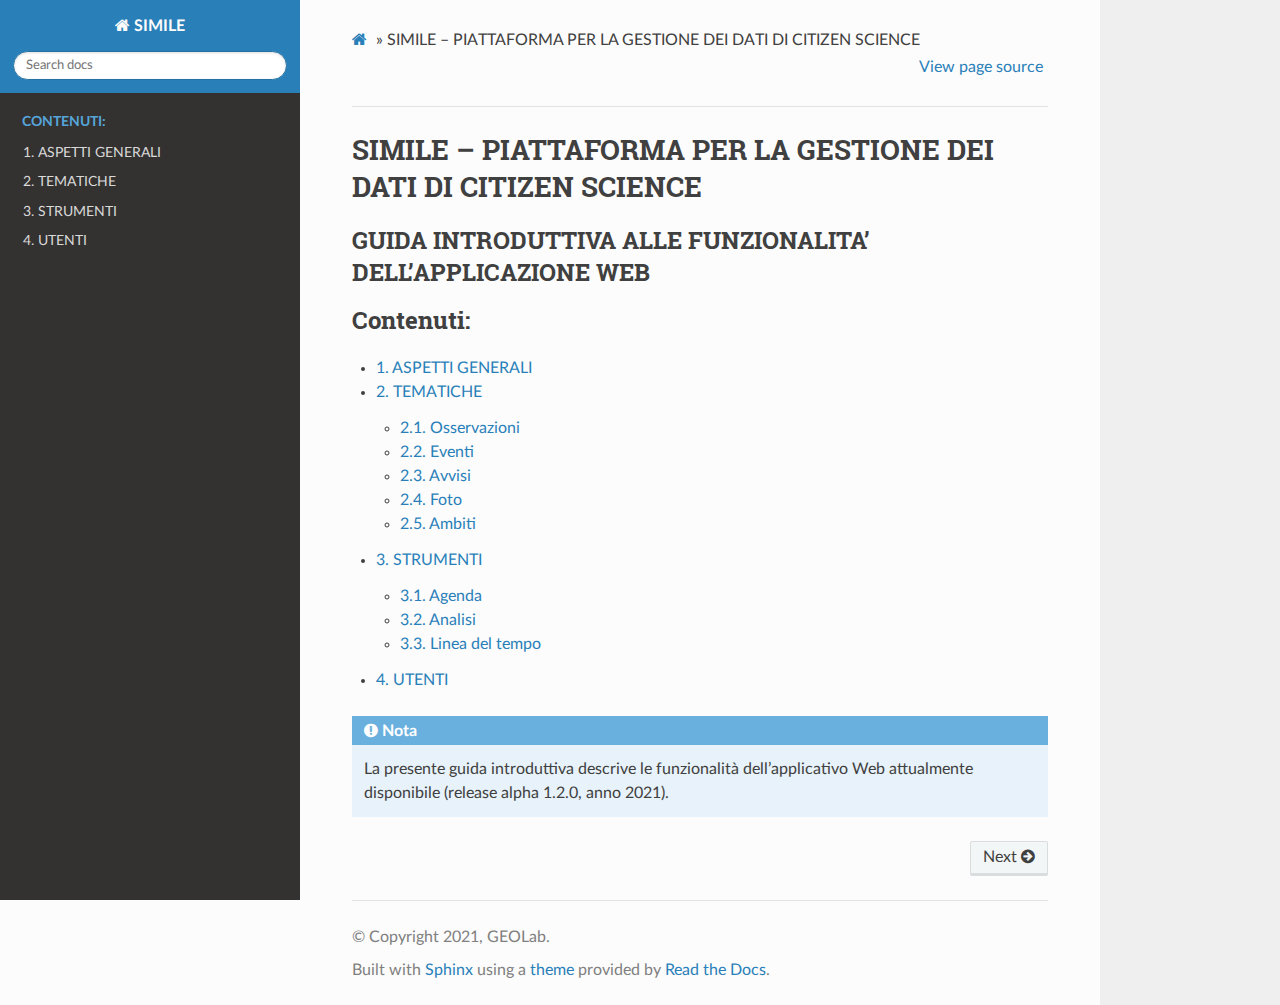
==== _build/html/index.html @ b9633846 "first version" ====
<!DOCTYPE html>
<html class="writer-html5" lang="en" >
<head>
  <meta charset="utf-8" />
  
  <meta name="viewport" content="width=device-width, initial-scale=1.0" />
  
  <title>SIMILE – PIATTAFORMA PER LA GESTIONE DEI DATI DI CITIZEN SCIENCE &mdash; SIMILE  documentation</title>
  

  
  <link rel="stylesheet" href="_static/css/theme.css" type="text/css" />
  <link rel="stylesheet" href="_static/pygments.css" type="text/css" />

  
  

  
  

  

  
  <!--[if lt IE 9]>
    <script src="_static/js/html5shiv.min.js"></script>
  <![endif]-->
  
    
      <script type="text/javascript" id="documentation_options" data-url_root="./" src="_static/documentation_options.js"></script>
        <script src="_static/jquery.js"></script>
        <script src="_static/underscore.js"></script>
        <script src="_static/doctools.js"></script>
    
    <script type="text/javascript" src="_static/js/theme.js"></script>

    
    <link rel="index" title="Index" href="genindex.html" />
    <link rel="search" title="Search" href="search.html" />
    <link rel="next" title="1. ASPETTI GENERALI" href="1_aspetti_generali.html" /> 
</head>

<body class="wy-body-for-nav">

   
  <div class="wy-grid-for-nav">
    
    <nav data-toggle="wy-nav-shift" class="wy-nav-side">
      <div class="wy-side-scroll">
        <div class="wy-side-nav-search" >
          

          
            <a href="#" class="icon icon-home"> SIMILE
          

          
          </a>

          
            
            
          

          
<div role="search">
  <form id="rtd-search-form" class="wy-form" action="search.html" method="get">
    <input type="text" name="q" placeholder="Search docs" />
    <input type="hidden" name="check_keywords" value="yes" />
    <input type="hidden" name="area" value="default" />
  </form>
</div>

          
        </div>

        
        <div class="wy-menu wy-menu-vertical" data-spy="affix" role="navigation" aria-label="main navigation">
          
            
            
              
            
            
              <p class="caption"><span class="caption-text">Contenuti:</span></p>
<ul>
<li class="toctree-l1"><a class="reference internal" href="1_aspetti_generali.html">1. ASPETTI GENERALI</a></li>
<li class="toctree-l1"><a class="reference internal" href="2_tematiche.html">2. TEMATICHE</a></li>
<li class="toctree-l1"><a class="reference internal" href="3_strumenti.html">3. STRUMENTI</a></li>
<li class="toctree-l1"><a class="reference internal" href="4_utenti.html">4. UTENTI</a></li>
</ul>

            
          
        </div>
        
      </div>
    </nav>

    <section data-toggle="wy-nav-shift" class="wy-nav-content-wrap">

      
      <nav class="wy-nav-top" aria-label="top navigation">
        
          <i data-toggle="wy-nav-top" class="fa fa-bars"></i>
          <a href="#">SIMILE</a>
        
      </nav>


      <div class="wy-nav-content">
        
        <div class="rst-content">
        
          

















<div role="navigation" aria-label="breadcrumbs navigation">

  <ul class="wy-breadcrumbs">
    
      <li><a href="#" class="icon icon-home"></a> &raquo;</li>
        
      <li>SIMILE – PIATTAFORMA PER LA GESTIONE DEI DATI DI CITIZEN SCIENCE</li>
    
    
      <li class="wy-breadcrumbs-aside">
        
          
            <a href="_sources/index.rst.txt" rel="nofollow"> View page source</a>
          
        
      </li>
    
  </ul>

  
  <hr/>
</div>
          <div role="main" class="document" itemscope="itemscope" itemtype="http://schema.org/Article">
           <div itemprop="articleBody">
            
  <div class="section" id="simile-piattaforma-per-la-gestione-dei-dati-di-citizen-science">
<h1>SIMILE – PIATTAFORMA PER LA GESTIONE DEI DATI DI CITIZEN SCIENCE<a class="headerlink" href="#simile-piattaforma-per-la-gestione-dei-dati-di-citizen-science" title="Permalink to this headline">¶</a></h1>
<div class="section" id="guida-introduttiva-alle-funzionalita-dellapplicazione-web">
<h2>GUIDA INTRODUTTIVA ALLE FUNZIONALITA’ DELL’APPLICAZIONE WEB<a class="headerlink" href="#guida-introduttiva-alle-funzionalita-dellapplicazione-web" title="Permalink to this headline">¶</a></h2>
<div class="toctree-wrapper compound">
<p class="caption"><span class="caption-text">Contenuti:</span></p>
<ul>
<li class="toctree-l1"><a class="reference internal" href="1_aspetti_generali.html">1. ASPETTI GENERALI</a></li>
<li class="toctree-l1"><a class="reference internal" href="2_tematiche.html">2. TEMATICHE</a><ul>
<li class="toctree-l2"><a class="reference internal" href="2_tematiche.html#osservazioni">2.1. Osservazioni</a></li>
<li class="toctree-l2"><a class="reference internal" href="2_tematiche.html#eventi">2.2. Eventi</a></li>
<li class="toctree-l2"><a class="reference internal" href="2_tematiche.html#avvisi">2.3. Avvisi</a></li>
<li class="toctree-l2"><a class="reference internal" href="2_tematiche.html#foto">2.4. Foto</a></li>
<li class="toctree-l2"><a class="reference internal" href="2_tematiche.html#ambiti">2.5. Ambiti</a></li>
</ul>
</li>
<li class="toctree-l1"><a class="reference internal" href="3_strumenti.html">3. STRUMENTI</a><ul>
<li class="toctree-l2"><a class="reference internal" href="3_strumenti.html#agenda">3.1. Agenda</a></li>
<li class="toctree-l2"><a class="reference internal" href="3_strumenti.html#analisi">3.2. Analisi</a></li>
<li class="toctree-l2"><a class="reference internal" href="3_strumenti.html#linea-del-tempo">3.3. Linea del tempo</a></li>
</ul>
</li>
<li class="toctree-l1"><a class="reference internal" href="4_utenti.html">4. UTENTI</a></li>
</ul>
</div>
<div class="admonition-nota admonition">
<p class="first admonition-title">Nota</p>
<p class="last">La presente guida introduttiva descrive le funzionalità dell’applicativo Web attualmente disponibile (release alpha 1.2.0, anno 2021).</p>
</div>
</div>
</div>


           </div>
           
          </div>
          <footer>
    <div class="rst-footer-buttons" role="navigation" aria-label="footer navigation">
        <a href="1_aspetti_generali.html" class="btn btn-neutral float-right" title="1. ASPETTI GENERALI" accesskey="n" rel="next">Next <span class="fa fa-arrow-circle-right" aria-hidden="true"></span></a>
    </div>

  <hr/>

  <div role="contentinfo">
    <p>
        &#169; Copyright 2021, GEOLab.

    </p>
  </div>
    
    
    
    Built with <a href="https://www.sphinx-doc.org/">Sphinx</a> using a
    
    <a href="https://github.com/readthedocs/sphinx_rtd_theme">theme</a>
    
    provided by <a href="https://readthedocs.org">Read the Docs</a>. 

</footer>
        </div>
      </div>

    </section>

  </div>
  

  <script type="text/javascript">
      jQuery(function () {
          SphinxRtdTheme.Navigation.enable(true);
      });
  </script>

  
  
    
   

</body>
</html>
---- _build/html/_static/css/theme.css ----
html{box-sizing:border-box}*,:after,:before{box-sizing:inherit}article,aside,details,figcaption,figure,footer,header,hgroup,nav,section{display:block}audio,canvas,video{display:inline-block;*display:inline;*zoom:1}[hidden],audio:not([controls]){display:none}*{-webkit-box-sizing:border-box;-moz-box-sizing:border-box;box-sizing:border-box}html{font-size:100%;-webkit-text-size-adjust:100%;-ms-text-size-adjust:100%}body{margin:0}a:active,a:hover{outline:0}abbr[title]{border-bottom:1px dotted}b,strong{font-weight:700}blockquote{margin:0}dfn{font-style:italic}ins{background:#ff9;text-decoration:none}ins,mark{color:#000}mark{background:#ff0;font-style:italic;font-weight:700}.rst-content code,.rst-content tt,code,kbd,pre,samp{font-family:monospace,serif;_font-family:courier new,monospace;font-size:1em}pre{white-space:pre}q{quotes:none}q:after,q:before{content:"";content:none}small{font-size:85%}sub,sup{font-size:75%;line-height:0;position:relative;vertical-align:baseline}sup{top:-.5em}sub{bottom:-.25em}dl,ol,ul{margin:0;padding:0;list-style:none;list-style-image:none}li{list-style:none}dd{margin:0}img{border:0;-ms-interpolation-mode:bicubic;vertical-align:middle;max-width:100%}svg:not(:root){overflow:hidden}figure,form{margin:0}label{cursor:pointer}button,input,select,textarea{font-size:100%;margin:0;vertical-align:baseline;*vertical-align:middle}button,input{line-height:normal}button,input[type=button],input[type=reset],input[type=submit]{cursor:pointer;-webkit-appearance:button;*overflow:visible}button[disabled],input[disabled]{cursor:default}input[type=search]{-webkit-appearance:textfield;-moz-box-sizing:content-box;-webkit-box-sizing:content-box;box-sizing:content-box}textarea{resize:vertical}table{border-collapse:collapse;border-spacing:0}td{vertical-align:top}.chromeframe{margin:.2em 0;background:#ccc;color:#000;padding:.2em 0}.ir{display:block;border:0;text-indent:-999em;overflow:hidden;background-color:transparent;background-repeat:no-repeat;text-align:left;direction:ltr;*line-height:0}.ir br{display:none}.hidden{display:none!important;visibility:hidden}.visuallyhidden{border:0;clip:rect(0 0 0 0);height:1px;margin:-1px;overflow:hidden;padding:0;position:absolute;width:1px}.visuallyhidden.focusable:active,.visuallyhidden.focusable:focus{clip:auto;height:auto;margin:0;overflow:visible;position:static;width:auto}.invisible{visibility:hidden}.relative{position:relative}big,small{font-size:100%}@media print{body,html,section{background:none!important}*{box-shadow:none!important;text-shadow:none!important;filter:none!important;-ms-filter:none!important}a,a:visited{text-decoration:underline}.ir a:after,a[href^="#"]:after,a[href^="javascript:"]:after{content:""}blockquote,pre{page-break-inside:avoid}thead{display:table-header-group}img,tr{page-break-inside:avoid}img{max-width:100%!important}@page{margin:.5cm}.rst-content .toctree-wrapper>p.caption,h2,h3,p{orphans:3;widows:3}.rst-content .toctree-wrapper>p.caption,h2,h3{page-break-after:avoid}}.btn,.fa:before,.icon:before,.rst-content .admonition,.rst-content .admonition-title:before,.rst-content .admonition-todo,.rst-content .attention,.rst-content .caution,.rst-content .code-block-caption .headerlink:before,.rst-content .danger,.rst-content .error,.rst-content .hint,.rst-content .important,.rst-content .note,.rst-content .seealso,.rst-content .tip,.rst-content .warning,.rst-content code.download span:first-child:before,.rst-content dl dt .headerlink:before,.rst-content h1 .headerlink:before,.rst-content h2 .headerlink:before,.rst-content h3 .headerlink:before,.rst-content h4 .headerlink:before,.rst-content h5 .headerlink:before,.rst-content h6 .headerlink:before,.rst-content p.caption .headerlink:before,.rst-content table>caption .headerlink:before,.rst-content tt.download span:first-child:before,.wy-alert,.wy-dropdown .caret:before,.wy-inline-validate.wy-inline-validate-danger .wy-input-context:before,.wy-inline-validate.wy-inline-validate-info .wy-input-context:before,.wy-inline-validate.wy-inline-validate-success .wy-input-context:before,.wy-inline-validate.wy-inline-validate-warning .wy-input-context:before,.wy-menu-vertical li.current>a,.wy-menu-vertical li.current>a span.toctree-expand:before,.wy-menu-vertical li.on a,.wy-menu-vertical li.on a span.toctree-expand:before,.wy-menu-vertical li span.toctree-expand:before,.wy-nav-top a,.wy-side-nav-search .wy-dropdown>a,.wy-side-nav-search>a,input[type=color],input[type=date],input[type=datetime-local],input[type=datetime],input[type=email],input[type=month],input[type=number],input[type=password],input[type=search],input[type=tel],input[type=text],input[type=time],input[type=url],input[type=week],select,textarea{-webkit-font-smoothing:antialiased}.clearfix{*zoom:1}.clearfix:after,.clearfix:before{display:table;content:""}.clearfix:after{clear:both}/*!
 *  Font Awesome 4.7.0 by @davegandy - http://fontawesome.io - @fontawesome
 *  License - http://fontawesome.io/license (Font: SIL OFL 1.1, CSS: MIT License)
 */@font-face{font-family:FontAwesome;src:url(fonts/fontawesome-webfont.eot?674f50d287a8c48dc19ba404d20fe713);src:url(fonts/fontawesome-webfont.eot?674f50d287a8c48dc19ba404d20fe713?#iefix&v=4.7.0) format("embedded-opentype"),url(fonts/fontawesome-webfont.woff2?af7ae505a9eed503f8b8e6982036873e) format("woff2"),url(fonts/fontawesome-webfont.woff?fee66e712a8a08eef5805a46892932ad) format("woff"),url(fonts/fontawesome-webfont.ttf?b06871f281fee6b241d60582ae9369b9) format("truetype"),url(fonts/fontawesome-webfont.svg?912ec66d7572ff821749319396470bde#fontawesomeregular) format("svg");font-weight:400;font-style:normal}.fa,.icon,.rst-content .admonition-title,.rst-content .code-block-caption .headerlink,.rst-content code.download span:first-child,.rst-content dl dt .headerlink,.rst-content h1 .headerlink,.rst-content h2 .headerlink,.rst-content h3 .headerlink,.rst-content h4 .headerlink,.rst-content h5 .headerlink,.rst-content h6 .headerlink,.rst-content p.caption .headerlink,.rst-content table>caption .headerlink,.rst-content tt.download span:first-child,.wy-menu-vertical li.current>a span.toctree-expand,.wy-menu-vertical li.on a span.toctree-expand,.wy-menu-vertical li span.toctree-expand{display:inline-block;font:normal normal normal 14px/1 FontAwesome;font-size:inherit;text-rendering:auto;-webkit-font-smoothing:antialiased;-moz-osx-font-smoothing:grayscale}.fa-lg{font-size:1.33333em;line-height:.75em;vertical-align:-15%}.fa-2x{font-size:2em}.fa-3x{font-size:3em}.fa-4x{font-size:4em}.fa-5x{font-size:5em}.fa-fw{width:1.28571em;text-align:center}.fa-ul{padding-left:0;margin-left:2.14286em;list-style-type:none}.fa-ul>li{position:relative}.fa-li{position:absolute;left:-2.14286em;width:2.14286em;top:.14286em;text-align:center}.fa-li.fa-lg{left:-1.85714em}.fa-border{padding:.2em .25em .15em;border:.08em solid #eee;border-radius:.1em}.fa-pull-left{float:left}.fa-pull-right{float:right}.fa-pull-left.icon,.fa.fa-pull-left,.rst-content .code-block-caption .fa-pull-left.headerlink,.rst-content .fa-pull-left.admonition-title,.rst-content code.download span.fa-pull-left:first-child,.rst-content dl dt .fa-pull-left.headerlink,.rst-content h1 .fa-pull-left.headerlink,.rst-content h2 .fa-pull-left.headerlink,.rst-content h3 .fa-pull-left.headerlink,.rst-content h4 .fa-pull-left.headerlink,.rst-content h5 .fa-pull-left.headerlink,.rst-content h6 .fa-pull-left.headerlink,.rst-content p.caption .fa-pull-left.headerlink,.rst-content table>caption .fa-pull-left.headerlink,.rst-content tt.download span.fa-pull-left:first-child,.wy-menu-vertical li.current>a span.fa-pull-left.toctree-expand,.wy-menu-vertical li.on a span.fa-pull-left.toctree-expand,.wy-menu-vertical li span.fa-pull-left.toctree-expand{margin-right:.3em}.fa-pull-right.icon,.fa.fa-pull-right,.rst-content .code-block-caption .fa-pull-right.headerlink,.rst-content .fa-pull-right.admonition-title,.rst-content code.download span.fa-pull-right:first-child,.rst-content dl dt .fa-pull-right.headerlink,.rst-content h1 .fa-pull-right.headerlink,.rst-content h2 .fa-pull-right.headerlink,.rst-content h3 .fa-pull-right.headerlink,.rst-content h4 .fa-pull-right.headerlink,.rst-content h5 .fa-pull-right.headerlink,.rst-content h6 .fa-pull-right.headerlink,.rst-content p.caption .fa-pull-right.headerlink,.rst-content table>caption .fa-pull-right.headerlink,.rst-content tt.download span.fa-pull-right:first-child,.wy-menu-vertical li.current>a span.fa-pull-right.toctree-expand,.wy-menu-vertical li.on a span.fa-pull-right.toctree-expand,.wy-menu-vertical li span.fa-pull-right.toctree-expand{margin-left:.3em}.pull-right{float:right}.pull-left{float:left}.fa.pull-left,.pull-left.icon,.rst-content .code-block-caption .pull-left.headerlink,.rst-content .pull-left.admonition-title,.rst-content code.download span.pull-left:first-child,.rst-content dl dt .pull-left.headerlink,.rst-content h1 .pull-left.headerlink,.rst-content h2 .pull-left.headerlink,.rst-content h3 .pull-left.headerlink,.rst-content h4 .pull-left.headerlink,.rst-content h5 .pull-left.headerlink,.rst-content h6 .pull-left.headerlink,.rst-content p.caption .pull-left.headerlink,.rst-content table>caption .pull-left.headerlink,.rst-content tt.download span.pull-left:first-child,.wy-menu-vertical li.current>a span.pull-left.toctree-expand,.wy-menu-vertical li.on a span.pull-left.toctree-expand,.wy-menu-vertical li span.pull-left.toctree-expand{margin-right:.3em}.fa.pull-right,.pull-right.icon,.rst-content .code-block-caption .pull-right.headerlink,.rst-content .pull-right.admonition-title,.rst-content code.download span.pull-right:first-child,.rst-content dl dt .pull-right.headerlink,.rst-content h1 .pull-right.headerlink,.rst-content h2 .pull-right.headerlink,.rst-content h3 .pull-right.headerlink,.rst-content h4 .pull-right.headerlink,.rst-content h5 .pull-right.headerlink,.rst-content h6 .pull-right.headerlink,.rst-content p.caption .pull-right.headerlink,.rst-content table>caption .pull-right.headerlink,.rst-content tt.download span.pull-right:first-child,.wy-menu-vertical li.current>a span.pull-right.toctree-expand,.wy-menu-vertical li.on a span.pull-right.toctree-expand,.wy-menu-vertical li span.pull-right.toctree-expand{margin-left:.3em}.fa-spin{-webkit-animation:fa-spin 2s linear infinite;animation:fa-spin 2s linear infinite}.fa-pulse{-webkit-animation:fa-spin 1s steps(8) infinite;animation:fa-spin 1s steps(8) infinite}@-webkit-keyframes fa-spin{0%{-webkit-transform:rotate(0deg);transform:rotate(0deg)}to{-webkit-transform:rotate(359deg);transform:rotate(359deg)}}@keyframes fa-spin{0%{-webkit-transform:rotate(0deg);transform:rotate(0deg)}to{-webkit-transform:rotate(359deg);transform:rotate(359deg)}}.fa-rotate-90{-ms-filter:"progid:DXImageTransform.Microsoft.BasicImage(rotation=1)";-webkit-transform:rotate(90deg);-ms-transform:rotate(90deg);transform:rotate(90deg)}.fa-rotate-180{-ms-filter:"progid:DXImageTransform.Microsoft.BasicImage(rotation=2)";-webkit-transform:rotate(180deg);-ms-transform:rotate(180deg);transform:rotate(180deg)}.fa-rotate-270{-ms-filter:"progid:DXImageTransform.Microsoft.BasicImage(rotation=3)";-webkit-transform:rotate(270deg);-ms-transform:rotate(270deg);transform:rotate(270deg)}.fa-flip-horizontal{-ms-filter:"progid:DXImageTransform.Microsoft.BasicImage(rotation=0, mirror=1)";-webkit-transform:scaleX(-1);-ms-transform:scaleX(-1);transform:scaleX(-1)}.fa-flip-vertical{-ms-filter:"progid:DXImageTransform.Microsoft.BasicImage(rotation=2, mirror=1)";-webkit-transform:scaleY(-1);-ms-transform:scaleY(-1);transform:scaleY(-1)}:root .fa-flip-horizontal,:root .fa-flip-vertical,:root .fa-rotate-90,:root .fa-rotate-180,:root .fa-rotate-270{filter:none}.fa-stack{position:relative;display:inline-block;width:2em;height:2em;line-height:2em;vertical-align:middle}.fa-stack-1x,.fa-stack-2x{position:absolute;left:0;width:100%;text-align:center}.fa-stack-1x{line-height:inherit}.fa-stack-2x{font-size:2em}.fa-inverse{color:#fff}.fa-glass:before{content:""}.fa-music:before{content:""}.fa-search:before,.icon-search:before{content:""}.fa-envelope-o:before{content:""}.fa-heart:before{content:""}.fa-star:before{content:""}.fa-star-o:before{content:""}.fa-user:before{content:""}.fa-film:before{content:""}.fa-th-large:before{content:""}.fa-th:before{content:""}.fa-th-list:before{content:""}.fa-check:before{content:""}.fa-close:before,.fa-remove:before,.fa-times:before{content:""}.fa-search-plus:before{content:""}.fa-search-minus:before{content:""}.fa-power-off:before{content:""}.fa-signal:before{content:""}.fa-cog:before,.fa-gear:before{content:""}.fa-trash-o:before{content:""}.fa-home:before,.icon-home:before{content:""}.fa-file-o:before{content:""}.fa-clock-o:before{content:""}.fa-road:before{content:""}.fa-download:before,.rst-content code.download span:first-child:before,.rst-content tt.download span:first-child:before{content:""}.fa-arrow-circle-o-down:before{content:""}.fa-arrow-circle-o-up:before{content:""}.fa-inbox:before{content:""}.fa-play-circle-o:before{content:""}.fa-repeat:before,.fa-rotate-right:before{content:""}.fa-refresh:before{content:""}.fa-list-alt:before{content:""}.fa-lock:before{content:""}.fa-flag:before{content:""}.fa-headphones:before{content:""}.fa-volume-off:before{content:""}.fa-volume-down:before{content:""}.fa-volume-up:before{content:""}.fa-qrcode:before{content:""}.fa-barcode:before{content:""}.fa-tag:before{content:""}.fa-tags:before{content:""}.fa-book:before,.icon-book:before{content:""}.fa-bookmark:before{content:""}.fa-print:before{content:""}.fa-camera:before{content:""}.fa-font:before{content:""}.fa-bold:before{content:""}.fa-italic:before{content:""}.fa-text-height:before{content:""}.fa-text-width:before{content:""}.fa-align-left:before{content:""}.fa-align-center:before{content:""}.fa-align-right:before{content:""}.fa-align-justify:before{content:""}.fa-list:before{content:""}.fa-dedent:before,.fa-outdent:before{content:""}.fa-indent:before{content:""}.fa-video-camera:before{content:""}.fa-image:before,.fa-photo:before,.fa-picture-o:before{content:""}.fa-pencil:before{content:""}.fa-map-marker:before{content:""}.fa-adjust:before{content:""}.fa-tint:before{content:""}.fa-edit:before,.fa-pencil-square-o:before{content:""}.fa-share-square-o:before{content:""}.fa-check-square-o:before{content:""}.fa-arrows:before{content:""}.fa-step-backward:before{content:""}.fa-fast-backward:before{content:""}.fa-backward:before{content:""}.fa-play:before{content:""}.fa-pause:before{content:""}.fa-stop:before{content:""}.fa-forward:before{content:""}.fa-fast-forward:before{content:""}.fa-step-forward:before{content:""}.fa-eject:before{content:""}.fa-chevron-left:before{content:""}.fa-chevron-right:before{content:""}.fa-plus-circle:before{content:""}.fa-minus-circle:before{content:""}.fa-times-circle:before,.wy-inline-validate.wy-inline-validate-danger .wy-input-context:before{content:""}.fa-check-circle:before,.wy-inline-validate.wy-inline-validate-success .wy-input-context:before{content:""}.fa-question-circle:before{content:""}.fa-info-circle:before{content:""}.fa-crosshairs:before{content:""}.fa-times-circle-o:before{content:""}.fa-check-circle-o:before{content:""}.fa-ban:before{content:""}.fa-arrow-left:before{content:""}.fa-arrow-right:before{content:""}.fa-arrow-up:before{content:""}.fa-arrow-down:before{content:""}.fa-mail-forward:before,.fa-share:before{content:""}.fa-expand:before{content:""}.fa-compress:before{content:""}.fa-plus:before{content:""}.fa-minus:before{content:""}.fa-asterisk:before{content:""}.fa-exclamation-circle:before,.rst-content .admonition-title:before,.wy-inline-validate.wy-inline-validate-info .wy-input-context:before,.wy-inline-validate.wy-inline-validate-warning .wy-input-context:before{content:""}.fa-gift:before{content:""}.fa-leaf:before{content:""}.fa-fire:before,.icon-fire:before{content:""}.fa-eye:before{content:""}.fa-eye-slash:before{content:""}.fa-exclamation-triangle:before,.fa-warning:before{content:""}.fa-plane:before{content:""}.fa-calendar:before{content:""}.fa-random:before{content:""}.fa-comment:before{content:""}.fa-magnet:before{content:""}.fa-chevron-up:before{content:""}.fa-chevron-down:before{content:""}.fa-retweet:before{content:""}.fa-shopping-cart:before{content:""}.fa-folder:before{content:""}.fa-folder-open:before{content:""}.fa-arrows-v:before{content:""}.fa-arrows-h:before{content:""}.fa-bar-chart-o:before,.fa-bar-chart:before{content:""}.fa-twitter-square:before{content:""}.fa-facebook-square:before{content:""}.fa-camera-retro:before{content:""}.fa-key:before{content:""}.fa-cogs:before,.fa-gears:before{content:""}.fa-comments:before{content:""}.fa-thumbs-o-up:before{content:""}.fa-thumbs-o-down:before{content:""}.fa-star-half:before{content:""}.fa-heart-o:before{content:""}.fa-sign-out:before{content:""}.fa-linkedin-square:before{content:""}.fa-thumb-tack:before{content:""}.fa-external-link:before{content:""}.fa-sign-in:before{content:""}.fa-trophy:before{content:""}.fa-github-square:before{content:""}.fa-upload:before{content:""}.fa-lemon-o:before{content:""}.fa-phone:before{content:""}.fa-square-o:before{content:""}.fa-bookmark-o:before{content:""}.fa-phone-square:before{content:""}.fa-twitter:before{content:""}.fa-facebook-f:before,.fa-facebook:before{content:""}.fa-github:before,.icon-github:before{content:""}.fa-unlock:before{content:""}.fa-credit-card:before{content:""}.fa-feed:before,.fa-rss:before{content:""}.fa-hdd-o:before{content:""}.fa-bullhorn:before{content:""}.fa-bell:before{content:""}.fa-certificate:before{content:""}.fa-hand-o-right:before{content:""}.fa-hand-o-left:before{content:""}.fa-hand-o-up:before{content:""}.fa-hand-o-down:before{content:""}.fa-arrow-circle-left:before,.icon-circle-arrow-left:before{content:""}.fa-arrow-circle-right:before,.icon-circle-arrow-right:before{content:""}.fa-arrow-circle-up:before{content:""}.fa-arrow-circle-down:before{content:""}.fa-globe:before{content:""}.fa-wrench:before{content:""}.fa-tasks:before{content:""}.fa-filter:before{content:""}.fa-briefcase:before{content:""}.fa-arrows-alt:before{content:""}.fa-group:before,.fa-users:before{content:""}.fa-chain:before,.fa-link:before,.icon-link:before{content:""}.fa-cloud:before{content:""}.fa-flask:before{content:""}.fa-cut:before,.fa-scissors:before{content:""}.fa-copy:before,.fa-files-o:before{content:""}.fa-paperclip:before{content:""}.fa-floppy-o:before,.fa-save:before{content:""}.fa-square:before{content:""}.fa-bars:before,.fa-navicon:before,.fa-reorder:before{content:""}.fa-list-ul:before{content:""}.fa-list-ol:before{content:""}.fa-strikethrough:before{content:""}.fa-underline:before{content:""}.fa-table:before{content:""}.fa-magic:before{content:""}.fa-truck:before{content:""}.fa-pinterest:before{content:""}.fa-pinterest-square:before{content:""}.fa-google-plus-square:before{content:""}.fa-google-plus:before{content:""}.fa-money:before{content:""}.fa-caret-down:before,.icon-caret-down:before,.wy-dropdown .caret:before{content:""}.fa-caret-up:before{content:""}.fa-caret-left:before{content:""}.fa-caret-right:before{content:""}.fa-columns:before{content:""}.fa-sort:before,.fa-unsorted:before{content:""}.fa-sort-desc:before,.fa-sort-down:before{content:""}.fa-sort-asc:before,.fa-sort-up:before{content:""}.fa-envelope:before{content:""}.fa-linkedin:before{content:""}.fa-rotate-left:before,.fa-undo:before{content:""}.fa-gavel:before,.fa-legal:before{content:""}.fa-dashboard:before,.fa-tachometer:before{content:""}.fa-comment-o:before{content:""}.fa-comments-o:before{content:""}.fa-bolt:before,.fa-flash:before{content:""}.fa-sitemap:before{content:""}.fa-umbrella:before{content:""}.fa-clipboard:before,.fa-paste:before{content:""}.fa-lightbulb-o:before{content:""}.fa-exchange:before{content:""}.fa-cloud-download:before{content:""}.fa-cloud-upload:before{content:""}.fa-user-md:before{content:""}.fa-stethoscope:before{content:""}.fa-suitcase:before{content:""}.fa-bell-o:before{content:""}.fa-coffee:before{content:""}.fa-cutlery:before{content:""}.fa-file-text-o:before{content:""}.fa-building-o:before{content:""}.fa-hospital-o:before{content:""}.fa-ambulance:before{content:""}.fa-medkit:before{content:""}.fa-fighter-jet:before{content:""}.fa-beer:before{content:""}.fa-h-square:before{content:""}.fa-plus-square:before{content:""}.fa-angle-double-left:before{content:""}.fa-angle-double-right:before{content:""}.fa-angle-double-up:before{content:""}.fa-angle-double-down:before{content:""}.fa-angle-left:before{content:""}.fa-angle-right:before{content:""}.fa-angle-up:before{content:""}.fa-angle-down:before{content:""}.fa-desktop:before{content:""}.fa-laptop:before{content:""}.fa-tablet:before{content:""}.fa-mobile-phone:before,.fa-mobile:before{content:""}.fa-circle-o:before{content:""}.fa-quote-left:before{content:""}.fa-quote-right:before{content:""}.fa-spinner:before{content:""}.fa-circle:before{content:""}.fa-mail-reply:before,.fa-reply:before{content:""}.fa-github-alt:before{content:""}.fa-folder-o:before{content:""}.fa-folder-open-o:before{content:""}.fa-smile-o:before{content:""}.fa-frown-o:before{content:""}.fa-meh-o:before{content:""}.fa-gamepad:before{content:""}.fa-keyboard-o:before{content:""}.fa-flag-o:before{content:""}.fa-flag-checkered:before{content:""}.fa-terminal:before{content:""}.fa-code:before{content:""}.fa-mail-reply-all:before,.fa-reply-all:before{content:""}.fa-star-half-empty:before,.fa-star-half-full:before,.fa-star-half-o:before{content:""}.fa-location-arrow:before{content:""}.fa-crop:before{content:""}.fa-code-fork:before{content:""}.fa-chain-broken:before,.fa-unlink:before{content:""}.fa-question:before{content:""}.fa-info:before{content:""}.fa-exclamation:before{content:""}.fa-superscript:before{content:""}.fa-subscript:before{content:""}.fa-eraser:before{content:""}.fa-puzzle-piece:before{content:""}.fa-microphone:before{content:""}.fa-microphone-slash:before{content:""}.fa-shield:before{content:""}.fa-calendar-o:before{content:""}.fa-fire-extinguisher:before{content:""}.fa-rocket:before{content:""}.fa-maxcdn:before{content:""}.fa-chevron-circle-left:before{content:""}.fa-chevron-circle-right:before{content:""}.fa-chevron-circle-up:before{content:""}.fa-chevron-circle-down:before{content:""}.fa-html5:before{content:""}.fa-css3:before{content:""}.fa-anchor:before{content:""}.fa-unlock-alt:before{content:""}.fa-bullseye:before{content:""}.fa-ellipsis-h:before{content:""}.fa-ellipsis-v:before{content:""}.fa-rss-square:before{content:""}.fa-play-circle:before{content:""}.fa-ticket:before{content:""}.fa-minus-square:before{content:""}.fa-minus-square-o:before,.wy-menu-vertical li.current>a span.toctree-expand:before,.wy-menu-vertical li.on a span.toctree-expand:before{content:""}.fa-level-up:before{content:""}.fa-level-down:before{content:""}.fa-check-square:before{content:""}.fa-pencil-square:before{content:""}.fa-external-link-square:before{content:""}.fa-share-square:before{content:""}.fa-compass:before{content:""}.fa-caret-square-o-down:before,.fa-toggle-down:before{content:""}.fa-caret-square-o-up:before,.fa-toggle-up:before{content:""}.fa-caret-square-o-right:before,.fa-toggle-right:before{content:""}.fa-eur:before,.fa-euro:before{content:""}.fa-gbp:before{content:""}.fa-dollar:before,.fa-usd:before{content:""}.fa-inr:before,.fa-rupee:before{content:""}.fa-cny:before,.fa-jpy:before,.fa-rmb:before,.fa-yen:before{content:""}.fa-rouble:before,.fa-rub:before,.fa-ruble:before{content:""}.fa-krw:before,.fa-won:before{content:""}.fa-bitcoin:before,.fa-btc:before{content:""}.fa-file:before{content:""}.fa-file-text:before{content:""}.fa-sort-alpha-asc:before{content:""}.fa-sort-alpha-desc:before{content:""}.fa-sort-amount-asc:before{content:""}.fa-sort-amount-desc:before{content:""}.fa-sort-numeric-asc:before{content:""}.fa-sort-numeric-desc:before{content:""}.fa-thumbs-up:before{content:""}.fa-thumbs-down:before{content:""}.fa-youtube-square:before{content:""}.fa-youtube:before{content:""}.fa-xing:before{content:""}.fa-xing-square:before{content:""}.fa-youtube-play:before{content:""}.fa-dropbox:before{content:""}.fa-stack-overflow:before{content:""}.fa-instagram:before{content:""}.fa-flickr:before{content:""}.fa-adn:before{content:""}.fa-bitbucket:before,.icon-bitbucket:before{content:""}.fa-bitbucket-square:before{content:""}.fa-tumblr:before{content:""}.fa-tumblr-square:before{content:""}.fa-long-arrow-down:before{content:""}.fa-long-arrow-up:before{content:""}.fa-long-arrow-left:before{content:""}.fa-long-arrow-right:before{content:""}.fa-apple:before{content:""}.fa-windows:before{content:""}.fa-android:before{content:""}.fa-linux:before{content:""}.fa-dribbble:before{content:""}.fa-skype:before{content:""}.fa-foursquare:before{content:""}.fa-trello:before{content:""}.fa-female:before{content:""}.fa-male:before{content:""}.fa-gittip:before,.fa-gratipay:before{content:""}.fa-sun-o:before{content:""}.fa-moon-o:before{content:""}.fa-archive:before{content:""}.fa-bug:before{content:""}.fa-vk:before{content:""}.fa-weibo:before{content:""}.fa-renren:before{content:""}.fa-pagelines:before{content:""}.fa-stack-exchange:before{content:""}.fa-arrow-circle-o-right:before{content:""}.fa-arrow-circle-o-left:before{content:""}.fa-caret-square-o-left:before,.fa-toggle-left:before{content:""}.fa-dot-circle-o:before{content:""}.fa-wheelchair:before{content:""}.fa-vimeo-square:before{content:""}.fa-try:before,.fa-turkish-lira:before{content:""}.fa-plus-square-o:before,.wy-menu-vertical li span.toctree-expand:before{content:""}.fa-space-shuttle:before{content:""}.fa-slack:before{content:""}.fa-envelope-square:before{content:""}.fa-wordpress:before{content:""}.fa-openid:before{content:""}.fa-bank:before,.fa-institution:before,.fa-university:before{content:""}.fa-graduation-cap:before,.fa-mortar-board:before{content:""}.fa-yahoo:before{content:""}.fa-google:before{content:""}.fa-reddit:before{content:""}.fa-reddit-square:before{content:""}.fa-stumbleupon-circle:before{content:""}.fa-stumbleupon:before{content:""}.fa-delicious:before{content:""}.fa-digg:before{content:""}.fa-pied-piper-pp:before{content:""}.fa-pied-piper-alt:before{content:""}.fa-drupal:before{content:""}.fa-joomla:before{content:""}.fa-language:before{content:""}.fa-fax:before{content:""}.fa-building:before{content:""}.fa-child:before{content:""}.fa-paw:before{content:""}.fa-spoon:before{content:""}.fa-cube:before{content:""}.fa-cubes:before{content:""}.fa-behance:before{content:""}.fa-behance-square:before{content:""}.fa-steam:before{content:""}.fa-steam-square:before{content:""}.fa-recycle:before{content:""}.fa-automobile:before,.fa-car:before{content:""}.fa-cab:before,.fa-taxi:before{content:""}.fa-tree:before{content:""}.fa-spotify:before{content:""}.fa-deviantart:before{content:""}.fa-soundcloud:before{content:""}.fa-database:before{content:""}.fa-file-pdf-o:before{content:""}.fa-file-word-o:before{content:""}.fa-file-excel-o:before{content:""}.fa-file-powerpoint-o:before{content:""}.fa-file-image-o:before,.fa-file-photo-o:before,.fa-file-picture-o:before{content:""}.fa-file-archive-o:before,.fa-file-zip-o:before{content:""}.fa-file-audio-o:before,.fa-file-sound-o:before{content:""}.fa-file-movie-o:before,.fa-file-video-o:before{content:""}.fa-file-code-o:before{content:""}.fa-vine:before{content:""}.fa-codepen:before{content:""}.fa-jsfiddle:before{content:""}.fa-life-bouy:before,.fa-life-buoy:before,.fa-life-ring:before,.fa-life-saver:before,.fa-support:before{content:""}.fa-circle-o-notch:before{content:""}.fa-ra:before,.fa-rebel:before,.fa-resistance:before{content:""}.fa-empire:before,.fa-ge:before{content:""}.fa-git-square:before{content:""}.fa-git:before{content:""}.fa-hacker-news:before,.fa-y-combinator-square:before,.fa-yc-square:before{content:""}.fa-tencent-weibo:before{content:""}.fa-qq:before{content:""}.fa-wechat:before,.fa-weixin:before{content:""}.fa-paper-plane:before,.fa-send:before{content:""}.fa-paper-plane-o:before,.fa-send-o:before{content:""}.fa-history:before{content:""}.fa-circle-thin:before{content:""}.fa-header:before{content:""}.fa-paragraph:before{content:""}.fa-sliders:before{content:""}.fa-share-alt:before{content:""}.fa-share-alt-square:before{content:""}.fa-bomb:before{content:""}.fa-futbol-o:before,.fa-soccer-ball-o:before{content:""}.fa-tty:before{content:""}.fa-binoculars:before{content:""}.fa-plug:before{content:""}.fa-slideshare:before{content:""}.fa-twitch:before{content:""}.fa-yelp:before{content:""}.fa-newspaper-o:before{content:""}.fa-wifi:before{content:""}.fa-calculator:before{content:""}.fa-paypal:before{content:""}.fa-google-wallet:before{content:""}.fa-cc-visa:before{content:""}.fa-cc-mastercard:before{content:""}.fa-cc-discover:before{content:""}.fa-cc-amex:before{content:""}.fa-cc-paypal:before{content:""}.fa-cc-stripe:before{content:""}.fa-bell-slash:before{content:""}.fa-bell-slash-o:before{content:""}.fa-trash:before{content:""}.fa-copyright:before{content:""}.fa-at:before{content:""}.fa-eyedropper:before{content:""}.fa-paint-brush:before{content:""}.fa-birthday-cake:before{content:""}.fa-area-chart:before{content:""}.fa-pie-chart:before{content:""}.fa-line-chart:before{content:""}.fa-lastfm:before{content:""}.fa-lastfm-square:before{content:""}.fa-toggle-off:before{content:""}.fa-toggle-on:before{content:""}.fa-bicycle:before{content:""}.fa-bus:before{content:""}.fa-ioxhost:before{content:""}.fa-angellist:before{content:""}.fa-cc:before{content:""}.fa-ils:before,.fa-shekel:before,.fa-sheqel:before{content:""}.fa-meanpath:before{content:""}.fa-buysellads:before{content:""}.fa-connectdevelop:before{content:""}.fa-dashcube:before{content:""}.fa-forumbee:before{content:""}.fa-leanpub:before{content:""}.fa-sellsy:before{content:""}.fa-shirtsinbulk:before{content:""}.fa-simplybuilt:before{content:""}.fa-skyatlas:before{content:""}.fa-cart-plus:before{content:""}.fa-cart-arrow-down:before{content:""}.fa-diamond:before{content:""}.fa-ship:before{content:""}.fa-user-secret:before{content:""}.fa-motorcycle:before{content:""}.fa-street-view:before{content:""}.fa-heartbeat:before{content:""}.fa-venus:before{content:""}.fa-mars:before{content:""}.fa-mercury:before{content:""}.fa-intersex:before,.fa-transgender:before{content:""}.fa-transgender-alt:before{content:""}.fa-venus-double:before{content:""}.fa-mars-double:before{content:""}.fa-venus-mars:before{content:""}.fa-mars-stroke:before{content:""}.fa-mars-stroke-v:before{content:""}.fa-mars-stroke-h:before{content:""}.fa-neuter:before{content:""}.fa-genderless:before{content:""}.fa-facebook-official:before{content:""}.fa-pinterest-p:before{content:""}.fa-whatsapp:before{content:""}.fa-server:before{content:""}.fa-user-plus:before{content:""}.fa-user-times:before{content:""}.fa-bed:before,.fa-hotel:before{content:""}.fa-viacoin:before{content:""}.fa-train:before{content:""}.fa-subway:before{content:""}.fa-medium:before{content:""}.fa-y-combinator:before,.fa-yc:before{content:""}.fa-optin-monster:before{content:""}.fa-opencart:before{content:""}.fa-expeditedssl:before{content:""}.fa-battery-4:before,.fa-battery-full:before,.fa-battery:before{content:""}.fa-battery-3:before,.fa-battery-three-quarters:before{content:""}.fa-battery-2:before,.fa-battery-half:before{content:""}.fa-battery-1:before,.fa-battery-quarter:before{content:""}.fa-battery-0:before,.fa-battery-empty:before{content:""}.fa-mouse-pointer:before{content:""}.fa-i-cursor:before{content:""}.fa-object-group:before{content:""}.fa-object-ungroup:before{content:""}.fa-sticky-note:before{content:""}.fa-sticky-note-o:before{content:""}.fa-cc-jcb:before{content:""}.fa-cc-diners-club:before{content:""}.fa-clone:before{content:""}.fa-balance-scale:before{content:""}.fa-hourglass-o:before{content:""}.fa-hourglass-1:before,.fa-hourglass-start:before{content:""}.fa-hourglass-2:before,.fa-hourglass-half:before{content:""}.fa-hourglass-3:before,.fa-hourglass-end:before{content:""}.fa-hourglass:before{content:""}.fa-hand-grab-o:before,.fa-hand-rock-o:before{content:""}.fa-hand-paper-o:before,.fa-hand-stop-o:before{content:""}.fa-hand-scissors-o:before{content:""}.fa-hand-lizard-o:before{content:""}.fa-hand-spock-o:before{content:""}.fa-hand-pointer-o:before{content:""}.fa-hand-peace-o:before{content:""}.fa-trademark:before{content:""}.fa-registered:before{content:""}.fa-creative-commons:before{content:""}.fa-gg:before{content:""}.fa-gg-circle:before{content:""}.fa-tripadvisor:before{content:""}.fa-odnoklassniki:before{content:""}.fa-odnoklassniki-square:before{content:""}.fa-get-pocket:before{content:""}.fa-wikipedia-w:before{content:""}.fa-safari:before{content:""}.fa-chrome:before{content:""}.fa-firefox:before{content:""}.fa-opera:before{content:""}.fa-internet-explorer:before{content:""}.fa-television:before,.fa-tv:before{content:""}.fa-contao:before{content:""}.fa-500px:before{content:""}.fa-amazon:before{content:""}.fa-calendar-plus-o:before{content:""}.fa-calendar-minus-o:before{content:""}.fa-calendar-times-o:before{content:""}.fa-calendar-check-o:before{content:""}.fa-industry:before{content:""}.fa-map-pin:before{content:""}.fa-map-signs:before{content:""}.fa-map-o:before{content:""}.fa-map:before{content:""}.fa-commenting:before{content:""}.fa-commenting-o:before{content:""}.fa-houzz:before{content:""}.fa-vimeo:before{content:""}.fa-black-tie:before{content:""}.fa-fonticons:before{content:""}.fa-reddit-alien:before{content:""}.fa-edge:before{content:""}.fa-credit-card-alt:before{content:""}.fa-codiepie:before{content:""}.fa-modx:before{content:""}.fa-fort-awesome:before{content:""}.fa-usb:before{content:""}.fa-product-hunt:before{content:""}.fa-mixcloud:before{content:""}.fa-scribd:before{content:""}.fa-pause-circle:before{content:""}.fa-pause-circle-o:before{content:""}.fa-stop-circle:before{content:""}.fa-stop-circle-o:before{content:""}.fa-shopping-bag:before{content:""}.fa-shopping-basket:before{content:""}.fa-hashtag:before{content:""}.fa-bluetooth:before{content:""}.fa-bluetooth-b:before{content:""}.fa-percent:before{content:""}.fa-gitlab:before,.icon-gitlab:before{content:""}.fa-wpbeginner:before{content:""}.fa-wpforms:before{content:""}.fa-envira:before{content:""}.fa-universal-access:before{content:""}.fa-wheelchair-alt:before{content:""}.fa-question-circle-o:before{content:""}.fa-blind:before{content:""}.fa-audio-description:before{content:""}.fa-volume-control-phone:before{content:""}.fa-braille:before{content:""}.fa-assistive-listening-systems:before{content:""}.fa-american-sign-language-interpreting:before,.fa-asl-interpreting:before{content:""}.fa-deaf:before,.fa-deafness:before,.fa-hard-of-hearing:before{content:""}.fa-glide:before{content:""}.fa-glide-g:before{content:""}.fa-sign-language:before,.fa-signing:before{content:""}.fa-low-vision:before{content:""}.fa-viadeo:before{content:""}.fa-viadeo-square:before{content:""}.fa-snapchat:before{content:""}.fa-snapchat-ghost:before{content:""}.fa-snapchat-square:before{content:""}.fa-pied-piper:before{content:""}.fa-first-order:before{content:""}.fa-yoast:before{content:""}.fa-themeisle:before{content:""}.fa-google-plus-circle:before,.fa-google-plus-official:before{content:""}.fa-fa:before,.fa-font-awesome:before{content:""}.fa-handshake-o:before{content:""}.fa-envelope-open:before{content:""}.fa-envelope-open-o:before{content:""}.fa-linode:before{content:""}.fa-address-book:before{content:""}.fa-address-book-o:before{content:""}.fa-address-card:before,.fa-vcard:before{content:""}.fa-address-card-o:before,.fa-vcard-o:before{content:""}.fa-user-circle:before{content:""}.fa-user-circle-o:before{content:""}.fa-user-o:before{content:""}.fa-id-badge:before{content:""}.fa-drivers-license:before,.fa-id-card:before{content:""}.fa-drivers-license-o:before,.fa-id-card-o:before{content:""}.fa-quora:before{content:""}.fa-free-code-camp:before{content:""}.fa-telegram:before{content:""}.fa-thermometer-4:before,.fa-thermometer-full:before,.fa-thermometer:before{content:""}.fa-thermometer-3:before,.fa-thermometer-three-quarters:before{content:""}.fa-thermometer-2:before,.fa-thermometer-half:before{content:""}.fa-thermometer-1:before,.fa-thermometer-quarter:before{content:""}.fa-thermometer-0:before,.fa-thermometer-empty:before{content:""}.fa-shower:before{content:""}.fa-bath:before,.fa-bathtub:before,.fa-s15:before{content:""}.fa-podcast:before{content:""}.fa-window-maximize:before{content:""}.fa-window-minimize:before{content:""}.fa-window-restore:before{content:""}.fa-times-rectangle:before,.fa-window-close:before{content:""}.fa-times-rectangle-o:before,.fa-window-close-o:before{content:""}.fa-bandcamp:before{content:""}.fa-grav:before{content:""}.fa-etsy:before{content:""}.fa-imdb:before{content:""}.fa-ravelry:before{content:""}.fa-eercast:before{content:""}.fa-microchip:before{content:""}.fa-snowflake-o:before{content:""}.fa-superpowers:before{content:""}.fa-wpexplorer:before{content:""}.fa-meetup:before{content:""}.sr-only{position:absolute;width:1px;height:1px;padding:0;margin:-1px;overflow:hidden;clip:rect(0,0,0,0);border:0}.sr-only-focusable:active,.sr-only-focusable:focus{position:static;width:auto;height:auto;margin:0;overflow:visible;clip:auto}.fa,.icon,.rst-content .admonition-title,.rst-content .code-block-caption .headerlink,.rst-content code.download span:first-child,.rst-content dl dt .headerlink,.rst-content h1 .headerlink,.rst-content h2 .headerlink,.rst-content h3 .headerlink,.rst-content h4 .headerlink,.rst-content h5 .headerlink,.rst-content h6 .headerlink,.rst-content p.caption .headerlink,.rst-content table>caption .headerlink,.rst-content tt.download span:first-child,.wy-dropdown .caret,.wy-inline-validate.wy-inline-validate-danger .wy-input-context,.wy-inline-validate.wy-inline-validate-info .wy-input-context,.wy-inline-validate.wy-inline-validate-success .wy-input-context,.wy-inline-validate.wy-inline-validate-warning .wy-input-context,.wy-menu-vertical li.current>a span.toctree-expand,.wy-menu-vertical li.on a span.toctree-expand,.wy-menu-vertical li span.toctree-expand{font-family:inherit}.fa:before,.icon:before,.rst-content .admonition-title:before,.rst-content .code-block-caption .headerlink:before,.rst-content code.download span:first-child:before,.rst-content dl dt .headerlink:before,.rst-content h1 .headerlink:before,.rst-content h2 .headerlink:before,.rst-content h3 .headerlink:before,.rst-content h4 .headerlink:before,.rst-content h5 .headerlink:before,.rst-content h6 .headerlink:before,.rst-content p.caption .headerlink:before,.rst-content table>caption .headerlink:before,.rst-content tt.download span:first-child:before,.wy-dropdown .caret:before,.wy-inline-validate.wy-inline-validate-danger .wy-input-context:before,.wy-inline-validate.wy-inline-validate-info .wy-input-context:before,.wy-inline-validate.wy-inline-validate-success .wy-input-context:before,.wy-inline-validate.wy-inline-validate-warning .wy-input-context:before,.wy-menu-vertical li.current>a span.toctree-expand:before,.wy-menu-vertical li.on a span.toctree-expand:before,.wy-menu-vertical li span.toctree-expand:before{font-family:FontAwesome;display:inline-block;font-style:normal;font-weight:400;line-height:1;text-decoration:inherit}.rst-content .code-block-caption a .headerlink,.rst-content a .admonition-title,.rst-content code.download a span:first-child,.rst-content dl dt a .headerlink,.rst-content h1 a .headerlink,.rst-content h2 a .headerlink,.rst-content h3 a .headerlink,.rst-content h4 a .headerlink,.rst-content h5 a .headerlink,.rst-content h6 a .headerlink,.rst-content p.caption a .headerlink,.rst-content table>caption a .headerlink,.rst-content tt.download a span:first-child,.wy-menu-vertical li.current>a span.toctree-expand,.wy-menu-vertical li.on a span.toctree-expand,.wy-menu-vertical li a span.toctree-expand,a .fa,a .icon,a .rst-content .admonition-title,a .rst-content .code-block-caption .headerlink,a .rst-content code.download span:first-child,a .rst-content dl dt .headerlink,a .rst-content h1 .headerlink,a .rst-content h2 .headerlink,a .rst-content h3 .headerlink,a .rst-content h4 .headerlink,a .rst-content h5 .headerlink,a .rst-content h6 .headerlink,a .rst-content p.caption .headerlink,a .rst-content table>caption .headerlink,a .rst-content tt.download span:first-child,a .wy-menu-vertical li span.toctree-expand{display:inline-block;text-decoration:inherit}.btn .fa,.btn .icon,.btn .rst-content .admonition-title,.btn .rst-content .code-block-caption .headerlink,.btn .rst-content code.download span:first-child,.btn .rst-content dl dt .headerlink,.btn .rst-content h1 .headerlink,.btn .rst-content h2 .headerlink,.btn .rst-content h3 .headerlink,.btn .rst-content h4 .headerlink,.btn .rst-content h5 .headerlink,.btn .rst-content h6 .headerlink,.btn .rst-content p.caption .headerlink,.btn .rst-content table>caption .headerlink,.btn .rst-content tt.download span:first-child,.btn .wy-menu-vertical li.current>a span.toctree-expand,.btn .wy-menu-vertical li.on a span.toctree-expand,.btn .wy-menu-vertical li span.toctree-expand,.nav .fa,.nav .icon,.nav .rst-content .admonition-title,.nav .rst-content .code-block-caption .headerlink,.nav .rst-content code.download span:first-child,.nav .rst-content dl dt .headerlink,.nav .rst-content h1 .headerlink,.nav .rst-content h2 .headerlink,.nav .rst-content h3 .headerlink,.nav .rst-content h4 .headerlink,.nav .rst-content h5 .headerlink,.nav .rst-content h6 .headerlink,.nav .rst-content p.caption .headerlink,.nav .rst-content table>caption .headerlink,.nav .rst-content tt.download span:first-child,.nav .wy-menu-vertical li.current>a span.toctree-expand,.nav .wy-menu-vertical li.on a span.toctree-expand,.nav .wy-menu-vertical li span.toctree-expand,.rst-content .btn .admonition-title,.rst-content .code-block-caption .btn .headerlink,.rst-content .code-block-caption .nav .headerlink,.rst-content .nav .admonition-title,.rst-content code.download .btn span:first-child,.rst-content code.download .nav span:first-child,.rst-content dl dt .btn .headerlink,.rst-content dl dt .nav .headerlink,.rst-content h1 .btn .headerlink,.rst-content h1 .nav .headerlink,.rst-content h2 .btn .headerlink,.rst-content h2 .nav .headerlink,.rst-content h3 .btn .headerlink,.rst-content h3 .nav .headerlink,.rst-content h4 .btn .headerlink,.rst-content h4 .nav .headerlink,.rst-content h5 .btn .headerlink,.rst-content h5 .nav .headerlink,.rst-content h6 .btn .headerlink,.rst-content h6 .nav .headerlink,.rst-content p.caption .btn .headerlink,.rst-content p.caption .nav .headerlink,.rst-content table>caption .btn .headerlink,.rst-content table>caption .nav .headerlink,.rst-content tt.download .btn span:first-child,.rst-content tt.download .nav span:first-child,.wy-menu-vertical li .btn span.toctree-expand,.wy-menu-vertical li.current>a .btn span.toctree-expand,.wy-menu-vertical li.current>a .nav span.toctree-expand,.wy-menu-vertical li .nav span.toctree-expand,.wy-menu-vertical li.on a .btn span.toctree-expand,.wy-menu-vertical li.on a .nav span.toctree-expand{display:inline}.btn .fa-large.icon,.btn .fa.fa-large,.btn .rst-content .code-block-caption .fa-large.headerlink,.btn .rst-content .fa-large.admonition-title,.btn .rst-content code.download span.fa-large:first-child,.btn .rst-content dl dt .fa-large.headerlink,.btn .rst-content h1 .fa-large.headerlink,.btn .rst-content h2 .fa-large.headerlink,.btn .rst-content h3 .fa-large.headerlink,.btn .rst-content h4 .fa-large.headerlink,.btn .rst-content h5 .fa-large.headerlink,.btn .rst-content h6 .fa-large.headerlink,.btn .rst-content p.caption .fa-large.headerlink,.btn .rst-content table>caption .fa-large.headerlink,.btn .rst-content tt.download span.fa-large:first-child,.btn .wy-menu-vertical li span.fa-large.toctree-expand,.nav .fa-large.icon,.nav .fa.fa-large,.nav .rst-content .code-block-caption .fa-large.headerlink,.nav .rst-content .fa-large.admonition-title,.nav .rst-content code.download span.fa-large:first-child,.nav .rst-content dl dt .fa-large.headerlink,.nav .rst-content h1 .fa-large.headerlink,.nav .rst-content h2 .fa-large.headerlink,.nav .rst-content h3 .fa-large.headerlink,.nav .rst-content h4 .fa-large.headerlink,.nav .rst-content h5 .fa-large.headerlink,.nav .rst-content h6 .fa-large.headerlink,.nav .rst-content p.caption .fa-large.headerlink,.nav .rst-content table>caption .fa-large.headerlink,.nav .rst-content tt.download span.fa-large:first-child,.nav .wy-menu-vertical li span.fa-large.toctree-expand,.rst-content .btn .fa-large.admonition-title,.rst-content .code-block-caption .btn .fa-large.headerlink,.rst-content .code-block-caption .nav .fa-large.headerlink,.rst-content .nav .fa-large.admonition-title,.rst-content code.download .btn span.fa-large:first-child,.rst-content code.download .nav span.fa-large:first-child,.rst-content dl dt .btn .fa-large.headerlink,.rst-content dl dt .nav .fa-large.headerlink,.rst-content h1 .btn .fa-large.headerlink,.rst-content h1 .nav .fa-large.headerlink,.rst-content h2 .btn .fa-large.headerlink,.rst-content h2 .nav .fa-large.headerlink,.rst-content h3 .btn .fa-large.headerlink,.rst-content h3 .nav .fa-large.headerlink,.rst-content h4 .btn .fa-large.headerlink,.rst-content h4 .nav .fa-large.headerlink,.rst-content h5 .btn .fa-large.headerlink,.rst-content h5 .nav .fa-large.headerlink,.rst-content h6 .btn .fa-large.headerlink,.rst-content h6 .nav .fa-large.headerlink,.rst-content p.caption .btn .fa-large.headerlink,.rst-content p.caption .nav .fa-large.headerlink,.rst-content table>caption .btn .fa-large.headerlink,.rst-content table>caption .nav .fa-large.headerlink,.rst-content tt.download .btn span.fa-large:first-child,.rst-content tt.download .nav span.fa-large:first-child,.wy-menu-vertical li .btn span.fa-large.toctree-expand,.wy-menu-vertical li .nav span.fa-large.toctree-expand{line-height:.9em}.btn .fa-spin.icon,.btn .fa.fa-spin,.btn .rst-content .code-block-caption .fa-spin.headerlink,.btn .rst-content .fa-spin.admonition-title,.btn .rst-content code.download span.fa-spin:first-child,.btn .rst-content dl dt .fa-spin.headerlink,.btn .rst-content h1 .fa-spin.headerlink,.btn .rst-content h2 .fa-spin.headerlink,.btn .rst-content h3 .fa-spin.headerlink,.btn .rst-content h4 .fa-spin.headerlink,.btn .rst-content h5 .fa-spin.headerlink,.btn .rst-content h6 .fa-spin.headerlink,.btn .rst-content p.caption .fa-spin.headerlink,.btn .rst-content table>caption .fa-spin.headerlink,.btn .rst-content tt.download span.fa-spin:first-child,.btn .wy-menu-vertical li span.fa-spin.toctree-expand,.nav .fa-spin.icon,.nav .fa.fa-spin,.nav .rst-content .code-block-caption .fa-spin.headerlink,.nav .rst-content .fa-spin.admonition-title,.nav .rst-content code.download span.fa-spin:first-child,.nav .rst-content dl dt .fa-spin.headerlink,.nav .rst-content h1 .fa-spin.headerlink,.nav .rst-content h2 .fa-spin.headerlink,.nav .rst-content h3 .fa-spin.headerlink,.nav .rst-content h4 .fa-spin.headerlink,.nav .rst-content h5 .fa-spin.headerlink,.nav .rst-content h6 .fa-spin.headerlink,.nav .rst-content p.caption .fa-spin.headerlink,.nav .rst-content table>caption .fa-spin.headerlink,.nav .rst-content tt.download span.fa-spin:first-child,.nav .wy-menu-vertical li span.fa-spin.toctree-expand,.rst-content .btn .fa-spin.admonition-title,.rst-content .code-block-caption .btn .fa-spin.headerlink,.rst-content .code-block-caption .nav .fa-spin.headerlink,.rst-content .nav .fa-spin.admonition-title,.rst-content code.download .btn span.fa-spin:first-child,.rst-content code.download .nav span.fa-spin:first-child,.rst-content dl dt .btn .fa-spin.headerlink,.rst-content dl dt .nav .fa-spin.headerlink,.rst-content h1 .btn .fa-spin.headerlink,.rst-content h1 .nav .fa-spin.headerlink,.rst-content h2 .btn .fa-spin.headerlink,.rst-content h2 .nav .fa-spin.headerlink,.rst-content h3 .btn .fa-spin.headerlink,.rst-content h3 .nav .fa-spin.headerlink,.rst-content h4 .btn .fa-spin.headerlink,.rst-content h4 .nav .fa-spin.headerlink,.rst-content h5 .btn .fa-spin.headerlink,.rst-content h5 .nav .fa-spin.headerlink,.rst-content h6 .btn .fa-spin.headerlink,.rst-content h6 .nav .fa-spin.headerlink,.rst-content p.caption .btn .fa-spin.headerlink,.rst-content p.caption .nav .fa-spin.headerlink,.rst-content table>caption .btn .fa-spin.headerlink,.rst-content table>caption .nav .fa-spin.headerlink,.rst-content tt.download .btn span.fa-spin:first-child,.rst-content tt.download .nav span.fa-spin:first-child,.wy-menu-vertical li .btn span.fa-spin.toctree-expand,.wy-menu-vertical li .nav span.fa-spin.toctree-expand{display:inline-block}.btn.fa:before,.btn.icon:before,.rst-content .btn.admonition-title:before,.rst-content .code-block-caption .btn.headerlink:before,.rst-content code.download span.btn:first-child:before,.rst-content dl dt .btn.headerlink:before,.rst-content h1 .btn.headerlink:before,.rst-content h2 .btn.headerlink:before,.rst-content h3 .btn.headerlink:before,.rst-content h4 .btn.headerlink:before,.rst-content h5 .btn.headerlink:before,.rst-content h6 .btn.headerlink:before,.rst-content p.caption .btn.headerlink:before,.rst-content table>caption .btn.headerlink:before,.rst-content tt.download span.btn:first-child:before,.wy-menu-vertical li span.btn.toctree-expand:before{opacity:.5;-webkit-transition:opacity .05s ease-in;-moz-transition:opacity .05s ease-in;transition:opacity .05s ease-in}.btn.fa:hover:before,.btn.icon:hover:before,.rst-content .btn.admonition-title:hover:before,.rst-content .code-block-caption .btn.headerlink:hover:before,.rst-content code.download span.btn:first-child:hover:before,.rst-content dl dt .btn.headerlink:hover:before,.rst-content h1 .btn.headerlink:hover:before,.rst-content h2 .btn.headerlink:hover:before,.rst-content h3 .btn.headerlink:hover:before,.rst-content h4 .btn.headerlink:hover:before,.rst-content h5 .btn.headerlink:hover:before,.rst-content h6 .btn.headerlink:hover:before,.rst-content p.caption .btn.headerlink:hover:before,.rst-content table>caption .btn.headerlink:hover:before,.rst-content tt.download span.btn:first-child:hover:before,.wy-menu-vertical li span.btn.toctree-expand:hover:before{opacity:1}.btn-mini .fa:before,.btn-mini .icon:before,.btn-mini .rst-content .admonition-title:before,.btn-mini .rst-content .code-block-caption .headerlink:before,.btn-mini .rst-content code.download span:first-child:before,.btn-mini .rst-content dl dt .headerlink:before,.btn-mini .rst-content h1 .headerlink:before,.btn-mini .rst-content h2 .headerlink:before,.btn-mini .rst-content h3 .headerlink:before,.btn-mini .rst-content h4 .headerlink:before,.btn-mini .rst-content h5 .headerlink:before,.btn-mini .rst-content h6 .headerlink:before,.btn-mini .rst-content p.caption .headerlink:before,.btn-mini .rst-content table>caption .headerlink:before,.btn-mini .rst-content tt.download span:first-child:before,.btn-mini .wy-menu-vertical li span.toctree-expand:before,.rst-content .btn-mini .admonition-title:before,.rst-content .code-block-caption .btn-mini .headerlink:before,.rst-content code.download .btn-mini span:first-child:before,.rst-content dl dt .btn-mini .headerlink:before,.rst-content h1 .btn-mini .headerlink:before,.rst-content h2 .btn-mini .headerlink:before,.rst-content h3 .btn-mini .headerlink:before,.rst-content h4 .btn-mini .headerlink:before,.rst-content h5 .btn-mini .headerlink:before,.rst-content h6 .btn-mini .headerlink:before,.rst-content p.caption .btn-mini .headerlink:before,.rst-content table>caption .btn-mini .headerlink:before,.rst-content tt.download .btn-mini span:first-child:before,.wy-menu-vertical li .btn-mini span.toctree-expand:before{font-size:14px;vertical-align:-15%}.rst-content .admonition,.rst-content .admonition-todo,.rst-content .attention,.rst-content .caution,.rst-content .danger,.rst-content .error,.rst-content .hint,.rst-content .important,.rst-content .note,.rst-content .seealso,.rst-content .tip,.rst-content .warning,.wy-alert{padding:12px;line-height:24px;margin-bottom:24px;background:#e7f2fa}.rst-content .admonition-title,.wy-alert-title{font-weight:700;display:block;color:#fff;background:#6ab0de;padding:6px 12px;margin:-12px -12px 12px}.rst-content .danger,.rst-content .error,.rst-content .wy-alert-danger.admonition,.rst-content .wy-alert-danger.admonition-todo,.rst-content .wy-alert-danger.attention,.rst-content .wy-alert-danger.caution,.rst-content .wy-alert-danger.hint,.rst-content .wy-alert-danger.important,.rst-content .wy-alert-danger.note,.rst-content .wy-alert-danger.seealso,.rst-content .wy-alert-danger.tip,.rst-content .wy-alert-danger.warning,.wy-alert.wy-alert-danger{background:#fdf3f2}.rst-content .danger .admonition-title,.rst-content .danger .wy-alert-title,.rst-content .error .admonition-title,.rst-content .error .wy-alert-title,.rst-content .wy-alert-danger.admonition-todo .admonition-title,.rst-content .wy-alert-danger.admonition-todo .wy-alert-title,.rst-content .wy-alert-danger.admonition .admonition-title,.rst-content .wy-alert-danger.admonition .wy-alert-title,.rst-content .wy-alert-danger.attention .admonition-title,.rst-content .wy-alert-danger.attention .wy-alert-title,.rst-content .wy-alert-danger.caution .admonition-title,.rst-content .wy-alert-danger.caution .wy-alert-title,.rst-content .wy-alert-danger.hint .admonition-title,.rst-content .wy-alert-danger.hint .wy-alert-title,.rst-content .wy-alert-danger.important .admonition-title,.rst-content .wy-alert-danger.important .wy-alert-title,.rst-content .wy-alert-danger.note .admonition-title,.rst-content .wy-alert-danger.note .wy-alert-title,.rst-content .wy-alert-danger.seealso .admonition-title,.rst-content .wy-alert-danger.seealso .wy-alert-title,.rst-content .wy-alert-danger.tip .admonition-title,.rst-content .wy-alert-danger.tip .wy-alert-title,.rst-content .wy-alert-danger.warning .admonition-title,.rst-content .wy-alert-danger.warning .wy-alert-title,.rst-content .wy-alert.wy-alert-danger .admonition-title,.wy-alert.wy-alert-danger .rst-content .admonition-title,.wy-alert.wy-alert-danger .wy-alert-title{background:#f29f97}.rst-content .admonition-todo,.rst-content .attention,.rst-content .caution,.rst-content .warning,.rst-content .wy-alert-warning.admonition,.rst-content .wy-alert-warning.danger,.rst-content .wy-alert-warning.error,.rst-content .wy-alert-warning.hint,.rst-content .wy-alert-warning.important,.rst-content .wy-alert-warning.note,.rst-content .wy-alert-warning.seealso,.rst-content .wy-alert-warning.tip,.wy-alert.wy-alert-warning{background:#ffedcc}.rst-content .admonition-todo .admonition-title,.rst-content .admonition-todo .wy-alert-title,.rst-content .attention .admonition-title,.rst-content .attention .wy-alert-title,.rst-content .caution .admonition-title,.rst-content .caution .wy-alert-title,.rst-content .warning .admonition-title,.rst-content .warning .wy-alert-title,.rst-content .wy-alert-warning.admonition .admonition-title,.rst-content .wy-alert-warning.admonition .wy-alert-title,.rst-content .wy-alert-warning.danger .admonition-title,.rst-content .wy-alert-warning.danger .wy-alert-title,.rst-content .wy-alert-warning.error .admonition-title,.rst-content .wy-alert-warning.error .wy-alert-title,.rst-content .wy-alert-warning.hint .admonition-title,.rst-content .wy-alert-warning.hint .wy-alert-title,.rst-content .wy-alert-warning.important .admonition-title,.rst-content .wy-alert-warning.important .wy-alert-title,.rst-content .wy-alert-warning.note .admonition-title,.rst-content .wy-alert-warning.note .wy-alert-title,.rst-content .wy-alert-warning.seealso .admonition-title,.rst-content .wy-alert-warning.seealso .wy-alert-title,.rst-content .wy-alert-warning.tip .admonition-title,.rst-content .wy-alert-warning.tip .wy-alert-title,.rst-content .wy-alert.wy-alert-warning .admonition-title,.wy-alert.wy-alert-warning .rst-content .admonition-title,.wy-alert.wy-alert-warning .wy-alert-title{background:#f0b37e}.rst-content .note,.rst-content .seealso,.rst-content .wy-alert-info.admonition,.rst-content .wy-alert-info.admonition-todo,.rst-content .wy-alert-info.attention,.rst-content .wy-alert-info.caution,.rst-content .wy-alert-info.danger,.rst-content .wy-alert-info.error,.rst-content .wy-alert-info.hint,.rst-content .wy-alert-info.important,.rst-content .wy-alert-info.tip,.rst-content .wy-alert-info.warning,.wy-alert.wy-alert-info{background:#e7f2fa}.rst-content .note .admonition-title,.rst-content .note .wy-alert-title,.rst-content .seealso .admonition-title,.rst-content .seealso .wy-alert-title,.rst-content .wy-alert-info.admonition-todo .admonition-title,.rst-content .wy-alert-info.admonition-todo .wy-alert-title,.rst-content .wy-alert-info.admonition .admonition-title,.rst-content .wy-alert-info.admonition .wy-alert-title,.rst-content .wy-alert-info.attention .admonition-title,.rst-content .wy-alert-info.attention .wy-alert-title,.rst-content .wy-alert-info.caution .admonition-title,.rst-content .wy-alert-info.caution .wy-alert-title,.rst-content .wy-alert-info.danger .admonition-title,.rst-content .wy-alert-info.danger .wy-alert-title,.rst-content .wy-alert-info.error .admonition-title,.rst-content .wy-alert-info.error .wy-alert-title,.rst-content .wy-alert-info.hint .admonition-title,.rst-content .wy-alert-info.hint .wy-alert-title,.rst-content .wy-alert-info.important .admonition-title,.rst-content .wy-alert-info.important .wy-alert-title,.rst-content .wy-alert-info.tip .admonition-title,.rst-content .wy-alert-info.tip .wy-alert-title,.rst-content .wy-alert-info.warning .admonition-title,.rst-content .wy-alert-info.warning .wy-alert-title,.rst-content .wy-alert.wy-alert-info .admonition-title,.wy-alert.wy-alert-info .rst-content .admonition-title,.wy-alert.wy-alert-info .wy-alert-title{background:#6ab0de}.rst-content .hint,.rst-content .important,.rst-content .tip,.rst-content .wy-alert-success.admonition,.rst-content .wy-alert-success.admonition-todo,.rst-content .wy-alert-success.attention,.rst-content .wy-alert-success.caution,.rst-content .wy-alert-success.danger,.rst-content .wy-alert-success.error,.rst-content .wy-alert-success.note,.rst-content .wy-alert-success.seealso,.rst-content .wy-alert-success.warning,.wy-alert.wy-alert-success{background:#dbfaf4}.rst-content .hint .admonition-title,.rst-content .hint .wy-alert-title,.rst-content .important .admonition-title,.rst-content .important .wy-alert-title,.rst-content .tip .admonition-title,.rst-content .tip .wy-alert-title,.rst-content .wy-alert-success.admonition-todo .admonition-title,.rst-content .wy-alert-success.admonition-todo .wy-alert-title,.rst-content .wy-alert-success.admonition .admonition-title,.rst-content .wy-alert-success.admonition .wy-alert-title,.rst-content .wy-alert-success.attention .admonition-title,.rst-content .wy-alert-success.attention .wy-alert-title,.rst-content .wy-alert-success.caution .admonition-title,.rst-content .wy-alert-success.caution .wy-alert-title,.rst-content .wy-alert-success.danger .admonition-title,.rst-content .wy-alert-success.danger .wy-alert-title,.rst-content .wy-alert-success.error .admonition-title,.rst-content .wy-alert-success.error .wy-alert-title,.rst-content .wy-alert-success.note .admonition-title,.rst-content .wy-alert-success.note .wy-alert-title,.rst-content .wy-alert-success.seealso .admonition-title,.rst-content .wy-alert-success.seealso .wy-alert-title,.rst-content .wy-alert-success.warning .admonition-title,.rst-content .wy-alert-success.warning .wy-alert-title,.rst-content .wy-alert.wy-alert-success .admonition-title,.wy-alert.wy-alert-success .rst-content .admonition-title,.wy-alert.wy-alert-success .wy-alert-title{background:#1abc9c}.rst-content .wy-alert-neutral.admonition,.rst-content .wy-alert-neutral.admonition-todo,.rst-content .wy-alert-neutral.attention,.rst-content .wy-alert-neutral.caution,.rst-content .wy-alert-neutral.danger,.rst-content .wy-alert-neutral.error,.rst-content .wy-alert-neutral.hint,.rst-content .wy-alert-neutral.important,.rst-content .wy-alert-neutral.note,.rst-content .wy-alert-neutral.seealso,.rst-content .wy-alert-neutral.tip,.rst-content .wy-alert-neutral.warning,.wy-alert.wy-alert-neutral{background:#f3f6f6}.rst-content .wy-alert-neutral.admonition-todo .admonition-title,.rst-content .wy-alert-neutral.admonition-todo .wy-alert-title,.rst-content .wy-alert-neutral.admonition .admonition-title,.rst-content .wy-alert-neutral.admonition .wy-alert-title,.rst-content .wy-alert-neutral.attention .admonition-title,.rst-content .wy-alert-neutral.attention .wy-alert-title,.rst-content .wy-alert-neutral.caution .admonition-title,.rst-content .wy-alert-neutral.caution .wy-alert-title,.rst-content .wy-alert-neutral.danger .admonition-title,.rst-content .wy-alert-neutral.danger .wy-alert-title,.rst-content .wy-alert-neutral.error .admonition-title,.rst-content .wy-alert-neutral.error .wy-alert-title,.rst-content .wy-alert-neutral.hint .admonition-title,.rst-content .wy-alert-neutral.hint .wy-alert-title,.rst-content .wy-alert-neutral.important .admonition-title,.rst-content .wy-alert-neutral.important .wy-alert-title,.rst-content .wy-alert-neutral.note .admonition-title,.rst-content .wy-alert-neutral.note .wy-alert-title,.rst-content .wy-alert-neutral.seealso .admonition-title,.rst-content .wy-alert-neutral.seealso .wy-alert-title,.rst-content .wy-alert-neutral.tip .admonition-title,.rst-content .wy-alert-neutral.tip .wy-alert-title,.rst-content .wy-alert-neutral.warning .admonition-title,.rst-content .wy-alert-neutral.warning .wy-alert-title,.rst-content .wy-alert.wy-alert-neutral .admonition-title,.wy-alert.wy-alert-neutral .rst-content .admonition-title,.wy-alert.wy-alert-neutral .wy-alert-title{color:#404040;background:#e1e4e5}.rst-content .wy-alert-neutral.admonition-todo a,.rst-content .wy-alert-neutral.admonition a,.rst-content .wy-alert-neutral.attention a,.rst-content .wy-alert-neutral.caution a,.rst-content .wy-alert-neutral.danger a,.rst-content .wy-alert-neutral.error a,.rst-content .wy-alert-neutral.hint a,.rst-content .wy-alert-neutral.important a,.rst-content .wy-alert-neutral.note a,.rst-content .wy-alert-neutral.seealso a,.rst-content .wy-alert-neutral.tip a,.rst-content .wy-alert-neutral.warning a,.wy-alert.wy-alert-neutral a{color:#2980b9}.rst-content .admonition-todo p:last-child,.rst-content .admonition p:last-child,.rst-content .attention p:last-child,.rst-content .caution p:last-child,.rst-content .danger p:last-child,.rst-content .error p:last-child,.rst-content .hint p:last-child,.rst-content .important p:last-child,.rst-content .note p:last-child,.rst-content .seealso p:last-child,.rst-content .tip p:last-child,.rst-content .warning p:last-child,.wy-alert p:last-child{margin-bottom:0}.wy-tray-container{position:fixed;bottom:0;left:0;z-index:600}.wy-tray-container li{display:block;width:300px;background:transparent;color:#fff;text-align:center;box-shadow:0 5px 5px 0 rgba(0,0,0,.1);padding:0 24px;min-width:20%;opacity:0;height:0;line-height:56px;overflow:hidden;-webkit-transition:all .3s ease-in;-moz-transition:all .3s ease-in;transition:all .3s ease-in}.wy-tray-container li.wy-tray-item-success{background:#27ae60}.wy-tray-container li.wy-tray-item-info{background:#2980b9}.wy-tray-container li.wy-tray-item-warning{background:#e67e22}.wy-tray-container li.wy-tray-item-danger{background:#e74c3c}.wy-tray-container li.on{opacity:1;height:56px}@media screen and (max-width:768px){.wy-tray-container{bottom:auto;top:0;width:100%}.wy-tray-container li{width:100%}}button{font-size:100%;margin:0;vertical-align:baseline;*vertical-align:middle;cursor:pointer;line-height:normal;-webkit-appearance:button;*overflow:visible}button::-moz-focus-inner,input::-moz-focus-inner{border:0;padding:0}button[disabled]{cursor:default}.btn{display:inline-block;border-radius:2px;line-height:normal;white-space:nowrap;text-align:center;cursor:pointer;font-size:100%;padding:6px 12px 8px;color:#fff;border:1px solid rgba(0,0,0,.1);background-color:#27ae60;text-decoration:none;font-weight:400;font-family:Lato,proxima-nova,Helvetica Neue,Arial,sans-serif;box-shadow:inset 0 1px 2px -1px hsla(0,0%,100%,.5),inset 0 -2px 0 0 rgba(0,0,0,.1);outline-none:false;vertical-align:middle;*display:inline;zoom:1;-webkit-user-drag:none;-webkit-user-select:none;-moz-user-select:none;-ms-user-select:none;user-select:none;-webkit-transition:all .1s linear;-moz-transition:all .1s linear;transition:all .1s linear}.btn-hover{background:#2e8ece;color:#fff}.btn:hover{background:#2cc36b;color:#fff}.btn:focus{background:#2cc36b;outline:0}.btn:active{box-shadow:inset 0 -1px 0 0 rgba(0,0,0,.05),inset 0 2px 0 0 rgba(0,0,0,.1);padding:8px 12px 6px}.btn:visited{color:#fff}.btn-disabled,.btn-disabled:active,.btn-disabled:focus,.btn-disabled:hover,.btn:disabled{background-image:none;filter:progid:DXImageTransform.Microsoft.gradient(enabled = false);filter:alpha(opacity=40);opacity:.4;cursor:not-allowed;box-shadow:none}.btn::-moz-focus-inner{padding:0;border:0}.btn-small{font-size:80%}.btn-info{background-color:#2980b9!important}.btn-info:hover{background-color:#2e8ece!important}.btn-neutral{background-color:#f3f6f6!important;color:#404040!important}.btn-neutral:hover{background-color:#e5ebeb!important;color:#404040}.btn-neutral:visited{color:#404040!important}.btn-success{background-color:#27ae60!important}.btn-success:hover{background-color:#295!important}.btn-danger{background-color:#e74c3c!important}.btn-danger:hover{background-color:#ea6153!important}.btn-warning{background-color:#e67e22!important}.btn-warning:hover{background-color:#e98b39!important}.btn-invert{background-color:#222}.btn-invert:hover{background-color:#2f2f2f!important}.btn-link{background-color:transparent!important;color:#2980b9;box-shadow:none;border-color:transparent!important}.btn-link:active,.btn-link:hover{background-color:transparent!important;color:#409ad5!important;box-shadow:none}.btn-link:visited{color:#9b59b6}.wy-btn-group .btn,.wy-control .btn{vertical-align:middle}.wy-btn-group{margin-bottom:24px;*zoom:1}.wy-btn-group:after,.wy-btn-group:before{display:table;content:""}.wy-btn-group:after{clear:both}.wy-dropdown{position:relative;display:inline-block}.wy-dropdown-active .wy-dropdown-menu{display:block}.wy-dropdown-menu{position:absolute;left:0;display:none;float:left;top:100%;min-width:100%;background:#fcfcfc;z-index:100;border:1px solid #cfd7dd;box-shadow:0 2px 2px 0 rgba(0,0,0,.1);padding:12px}.wy-dropdown-menu>dd>a{display:block;clear:both;color:#404040;white-space:nowrap;font-size:90%;padding:0 12px;cursor:pointer}.wy-dropdown-menu>dd>a:hover{background:#2980b9;color:#fff}.wy-dropdown-menu>dd.divider{border-top:1px solid #cfd7dd;margin:6px 0}.wy-dropdown-menu>dd.search{padding-bottom:12px}.wy-dropdown-menu>dd.search input[type=search]{width:100%}.wy-dropdown-menu>dd.call-to-action{background:#e3e3e3;text-transform:uppercase;font-weight:500;font-size:80%}.wy-dropdown-menu>dd.call-to-action:hover{background:#e3e3e3}.wy-dropdown-menu>dd.call-to-action .btn{color:#fff}.wy-dropdown.wy-dropdown-up .wy-dropdown-menu{bottom:100%;top:auto;left:auto;right:0}.wy-dropdown.wy-dropdown-bubble .wy-dropdown-menu{background:#fcfcfc;margin-top:2px}.wy-dropdown.wy-dropdown-bubble .wy-dropdown-menu a{padding:6px 12px}.wy-dropdown.wy-dropdown-bubble .wy-dropdown-menu a:hover{background:#2980b9;color:#fff}.wy-dropdown.wy-dropdown-left .wy-dropdown-menu{right:0;left:auto;text-align:right}.wy-dropdown-arrow:before{content:" ";border-bottom:5px solid #f5f5f5;border-left:5px solid transparent;border-right:5px solid transparent;position:absolute;display:block;top:-4px;left:50%;margin-left:-3px}.wy-dropdown-arrow.wy-dropdown-arrow-left:before{left:11px}.wy-form-stacked select{display:block}.wy-form-aligned .wy-help-inline,.wy-form-aligned input,.wy-form-aligned label,.wy-form-aligned select,.wy-form-aligned textarea{display:inline-block;*display:inline;*zoom:1;vertical-align:middle}.wy-form-aligned .wy-control-group>label{display:inline-block;vertical-align:middle;width:10em;margin:6px 12px 0 0;float:left}.wy-form-aligned .wy-control{float:left}.wy-form-aligned .wy-control label{display:block}.wy-form-aligned .wy-control select{margin-top:6px}fieldset{margin:0}fieldset,legend{border:0;padding:0}legend{width:100%;white-space:normal;margin-bottom:24px;font-size:150%;*margin-left:-7px}label,legend{display:block}label{margin:0 0 .3125em;color:#333;font-size:90%}input,select,textarea{font-size:100%;margin:0;vertical-align:baseline;*vertical-align:middle}.wy-control-group{margin-bottom:24px;max-width:1200px;margin-left:auto;margin-right:auto;*zoom:1}.wy-control-group:after,.wy-control-group:before{display:table;content:""}.wy-control-group:after{clear:both}.wy-control-group.wy-control-group-required>label:after{content:" *";color:#e74c3c}.wy-control-group .wy-form-full,.wy-control-group .wy-form-halves,.wy-control-group .wy-form-thirds{padding-bottom:12px}.wy-control-group .wy-form-full input[type=color],.wy-control-group .wy-form-full input[type=date],.wy-control-group .wy-form-full input[type=datetime-local],.wy-control-group .wy-form-full input[type=datetime],.wy-control-group .wy-form-full input[type=email],.wy-control-group .wy-form-full input[type=month],.wy-control-group .wy-form-full input[type=number],.wy-control-group .wy-form-full input[type=password],.wy-control-group .wy-form-full input[type=search],.wy-control-group .wy-form-full input[type=tel],.wy-control-group .wy-form-full input[type=text],.wy-control-group .wy-form-full input[type=time],.wy-control-group .wy-form-full input[type=url],.wy-control-group .wy-form-full input[type=week],.wy-control-group .wy-form-full select,.wy-control-group .wy-form-halves input[type=color],.wy-control-group .wy-form-halves input[type=date],.wy-control-group .wy-form-halves input[type=datetime-local],.wy-control-group .wy-form-halves input[type=datetime],.wy-control-group .wy-form-halves input[type=email],.wy-control-group .wy-form-halves input[type=month],.wy-control-group .wy-form-halves input[type=number],.wy-control-group .wy-form-halves input[type=password],.wy-control-group .wy-form-halves input[type=search],.wy-control-group .wy-form-halves input[type=tel],.wy-control-group .wy-form-halves input[type=text],.wy-control-group .wy-form-halves input[type=time],.wy-control-group .wy-form-halves input[type=url],.wy-control-group .wy-form-halves input[type=week],.wy-control-group .wy-form-halves select,.wy-control-group .wy-form-thirds input[type=color],.wy-control-group .wy-form-thirds input[type=date],.wy-control-group .wy-form-thirds input[type=datetime-local],.wy-control-group .wy-form-thirds input[type=datetime],.wy-control-group .wy-form-thirds input[type=email],.wy-control-group .wy-form-thirds input[type=month],.wy-control-group .wy-form-thirds input[type=number],.wy-control-group .wy-form-thirds input[type=password],.wy-control-group .wy-form-thirds input[type=search],.wy-control-group .wy-form-thirds input[type=tel],.wy-control-group .wy-form-thirds input[type=text],.wy-control-group .wy-form-thirds input[type=time],.wy-control-group .wy-form-thirds input[type=url],.wy-control-group .wy-form-thirds input[type=week],.wy-control-group .wy-form-thirds select{width:100%}.wy-control-group .wy-form-full{float:left;display:block;width:100%;margin-right:0}.wy-control-group .wy-form-full:last-child{margin-right:0}.wy-control-group .wy-form-halves{float:left;display:block;margin-right:2.35765%;width:48.82117%}.wy-control-group .wy-form-halves:last-child,.wy-control-group .wy-form-halves:nth-of-type(2n){margin-right:0}.wy-control-group .wy-form-halves:nth-of-type(odd){clear:left}.wy-control-group .wy-form-thirds{float:left;display:block;margin-right:2.35765%;width:31.76157%}.wy-control-group .wy-form-thirds:last-child,.wy-control-group .wy-form-thirds:nth-of-type(3n){margin-right:0}.wy-control-group .wy-form-thirds:nth-of-type(3n+1){clear:left}.wy-control-group.wy-control-group-no-input .wy-control,.wy-control-no-input{margin:6px 0 0;font-size:90%}.wy-control-no-input{display:inline-block}.wy-control-group.fluid-input input[type=color],.wy-control-group.fluid-input input[type=date],.wy-control-group.fluid-input input[type=datetime-local],.wy-control-group.fluid-input input[type=datetime],.wy-control-group.fluid-input input[type=email],.wy-control-group.fluid-input input[type=month],.wy-control-group.fluid-input input[type=number],.wy-control-group.fluid-input input[type=password],.wy-control-group.fluid-input input[type=search],.wy-control-group.fluid-input input[type=tel],.wy-control-group.fluid-input input[type=text],.wy-control-group.fluid-input input[type=time],.wy-control-group.fluid-input input[type=url],.wy-control-group.fluid-input input[type=week]{width:100%}.wy-form-message-inline{padding-left:.3em;color:#666;font-size:90%}.wy-form-message{display:block;color:#999;font-size:70%;margin-top:.3125em;font-style:italic}.wy-form-message p{font-size:inherit;font-style:italic;margin-bottom:6px}.wy-form-message p:last-child{margin-bottom:0}input{line-height:normal}input[type=button],input[type=reset],input[type=submit]{-webkit-appearance:button;cursor:pointer;font-family:Lato,proxima-nova,Helvetica Neue,Arial,sans-serif;*overflow:visible}input[type=color],input[type=date],input[type=datetime-local],input[type=datetime],input[type=email],input[type=month],input[type=number],input[type=password],input[type=search],input[type=tel],input[type=text],input[type=time],input[type=url],input[type=week]{-webkit-appearance:none;padding:6px;display:inline-block;border:1px solid #ccc;font-size:80%;font-family:Lato,proxima-nova,Helvetica Neue,Arial,sans-serif;box-shadow:inset 0 1px 3px #ddd;border-radius:0;-webkit-transition:border .3s linear;-moz-transition:border .3s linear;transition:border .3s linear}input[type=datetime-local]{padding:.34375em .625em}input[disabled]{cursor:default}input[type=checkbox],input[type=radio]{padding:0;margin-right:.3125em;*height:13px;*width:13px}input[type=checkbox],input[type=radio],input[type=search]{-webkit-box-sizing:border-box;-moz-box-sizing:border-box;box-sizing:border-box}input[type=search]::-webkit-search-cancel-button,input[type=search]::-webkit-search-decoration{-webkit-appearance:none}input[type=color]:focus,input[type=date]:focus,input[type=datetime-local]:focus,input[type=datetime]:focus,input[type=email]:focus,input[type=month]:focus,input[type=number]:focus,input[type=password]:focus,input[type=search]:focus,input[type=tel]:focus,input[type=text]:focus,input[type=time]:focus,input[type=url]:focus,input[type=week]:focus{outline:0;outline:thin dotted\9;border-color:#333}input.no-focus:focus{border-color:#ccc!important}input[type=checkbox]:focus,input[type=file]:focus,input[type=radio]:focus{outline:thin dotted #333;outline:1px auto #129fea}input[type=color][disabled],input[type=date][disabled],input[type=datetime-local][disabled],input[type=datetime][disabled],input[type=email][disabled],input[type=month][disabled],input[type=number][disabled],input[type=password][disabled],input[type=search][disabled],input[type=tel][disabled],input[type=text][disabled],input[type=time][disabled],input[type=url][disabled],input[type=week][disabled]{cursor:not-allowed;background-color:#fafafa}input:focus:invalid,select:focus:invalid,textarea:focus:invalid{color:#e74c3c;border:1px solid #e74c3c}input:focus:invalid:focus,select:focus:invalid:focus,textarea:focus:invalid:focus{border-color:#e74c3c}input[type=checkbox]:focus:invalid:focus,input[type=file]:focus:invalid:focus,input[type=radio]:focus:invalid:focus{outline-color:#e74c3c}input.wy-input-large{padding:12px;font-size:100%}textarea{overflow:auto;vertical-align:top;width:100%;font-family:Lato,proxima-nova,Helvetica Neue,Arial,sans-serif}select,textarea{padding:.5em .625em;display:inline-block;border:1px solid #ccc;font-size:80%;box-shadow:inset 0 1px 3px #ddd;-webkit-transition:border .3s linear;-moz-transition:border .3s linear;transition:border .3s linear}select{border:1px solid #ccc;background-color:#fff}select[multiple]{height:auto}select:focus,textarea:focus{outline:0}input[readonly],select[disabled],select[readonly],textarea[disabled],textarea[readonly]{cursor:not-allowed;background-color:#fafafa}input[type=checkbox][disabled],input[type=radio][disabled]{cursor:not-allowed}.wy-checkbox,.wy-radio{margin:6px 0;color:#404040;display:block}.wy-checkbox input,.wy-radio input{vertical-align:baseline}.wy-form-message-inline{display:inline-block;*display:inline;*zoom:1;vertical-align:middle}.wy-input-prefix,.wy-input-suffix{white-space:nowrap;padding:6px}.wy-input-prefix .wy-input-context,.wy-input-suffix .wy-input-context{line-height:27px;padding:0 8px;display:inline-block;font-size:80%;background-color:#f3f6f6;border:1px solid #ccc;color:#999}.wy-input-suffix .wy-input-context{border-left:0}.wy-input-prefix .wy-input-context{border-right:0}.wy-switch{position:relative;display:block;height:24px;margin-top:12px;cursor:pointer}.wy-switch:before{left:0;top:0;width:36px;height:12px;background:#ccc}.wy-switch:after,.wy-switch:before{position:absolute;content:"";display:block;border-radius:4px;-webkit-transition:all .2s ease-in-out;-moz-transition:all .2s ease-in-out;transition:all .2s ease-in-out}.wy-switch:after{width:18px;height:18px;background:#999;left:-3px;top:-3px}.wy-switch span{position:absolute;left:48px;display:block;font-size:12px;color:#ccc;line-height:1}.wy-switch.active:before{background:#1e8449}.wy-switch.active:after{left:24px;background:#27ae60}.wy-switch.disabled{cursor:not-allowed;opacity:.8}.wy-control-group.wy-control-group-error .wy-form-message,.wy-control-group.wy-control-group-error>label{color:#e74c3c}.wy-control-group.wy-control-group-error input[type=color],.wy-control-group.wy-control-group-error input[type=date],.wy-control-group.wy-control-group-error input[type=datetime-local],.wy-control-group.wy-control-group-error input[type=datetime],.wy-control-group.wy-control-group-error input[type=email],.wy-control-group.wy-control-group-error input[type=month],.wy-control-group.wy-control-group-error input[type=number],.wy-control-group.wy-control-group-error input[type=password],.wy-control-group.wy-control-group-error input[type=search],.wy-control-group.wy-control-group-error input[type=tel],.wy-control-group.wy-control-group-error input[type=text],.wy-control-group.wy-control-group-error input[type=time],.wy-control-group.wy-control-group-error input[type=url],.wy-control-group.wy-control-group-error input[type=week],.wy-control-group.wy-control-group-error textarea{border:1px solid #e74c3c}.wy-inline-validate{white-space:nowrap}.wy-inline-validate .wy-input-context{padding:.5em .625em;display:inline-block;font-size:80%}.wy-inline-validate.wy-inline-validate-success .wy-input-context{color:#27ae60}.wy-inline-validate.wy-inline-validate-danger .wy-input-context{color:#e74c3c}.wy-inline-validate.wy-inline-validate-warning .wy-input-context{color:#e67e22}.wy-inline-validate.wy-inline-validate-info .wy-input-context{color:#2980b9}.rotate-90{-webkit-transform:rotate(90deg);-moz-transform:rotate(90deg);-ms-transform:rotate(90deg);-o-transform:rotate(90deg);transform:rotate(90deg)}.rotate-180{-webkit-transform:rotate(180deg);-moz-transform:rotate(180deg);-ms-transform:rotate(180deg);-o-transform:rotate(180deg);transform:rotate(180deg)}.rotate-270{-webkit-transform:rotate(270deg);-moz-transform:rotate(270deg);-ms-transform:rotate(270deg);-o-transform:rotate(270deg);transform:rotate(270deg)}.mirror{-webkit-transform:scaleX(-1);-moz-transform:scaleX(-1);-ms-transform:scaleX(-1);-o-transform:scaleX(-1);transform:scaleX(-1)}.mirror.rotate-90{-webkit-transform:scaleX(-1) rotate(90deg);-moz-transform:scaleX(-1) rotate(90deg);-ms-transform:scaleX(-1) rotate(90deg);-o-transform:scaleX(-1) rotate(90deg);transform:scaleX(-1) rotate(90deg)}.mirror.rotate-180{-webkit-transform:scaleX(-1) rotate(180deg);-moz-transform:scaleX(-1) rotate(180deg);-ms-transform:scaleX(-1) rotate(180deg);-o-transform:scaleX(-1) rotate(180deg);transform:scaleX(-1) rotate(180deg)}.mirror.rotate-270{-webkit-transform:scaleX(-1) rotate(270deg);-moz-transform:scaleX(-1) rotate(270deg);-ms-transform:scaleX(-1) rotate(270deg);-o-transform:scaleX(-1) rotate(270deg);transform:scaleX(-1) rotate(270deg)}@media only screen and (max-width:480px){.wy-form button[type=submit]{margin:.7em 0 0}.wy-form input[type=color],.wy-form input[type=date],.wy-form input[type=datetime-local],.wy-form input[type=datetime],.wy-form input[type=email],.wy-form input[type=month],.wy-form input[type=number],.wy-form input[type=password],.wy-form input[type=search],.wy-form input[type=tel],.wy-form input[type=text],.wy-form input[type=time],.wy-form input[type=url],.wy-form input[type=week],.wy-form label{margin-bottom:.3em;display:block}.wy-form input[type=color],.wy-form input[type=date],.wy-form input[type=datetime-local],.wy-form input[type=datetime],.wy-form input[type=email],.wy-form input[type=month],.wy-form input[type=number],.wy-form input[type=password],.wy-form input[type=search],.wy-form input[type=tel],.wy-form input[type=time],.wy-form input[type=url],.wy-form input[type=week]{margin-bottom:0}.wy-form-aligned .wy-control-group label{margin-bottom:.3em;text-align:left;display:block;width:100%}.wy-form-aligned .wy-control{margin:1.5em 0 0}.wy-form-message,.wy-form-message-inline,.wy-form .wy-help-inline{display:block;font-size:80%;padding:6px 0}}@media screen and (max-width:768px){.tablet-hide{display:none}}@media screen and (max-width:480px){.mobile-hide{display:none}}.float-left{float:left}.float-right{float:right}.full-width{width:100%}.rst-content table.docutils,.rst-content table.field-list,.wy-table{border-collapse:collapse;border-spacing:0;empty-cells:show;margin-bottom:24px}.rst-content table.docutils caption,.rst-content table.field-list caption,.wy-table caption{color:#000;font:italic 85%/1 arial,sans-serif;padding:1em 0;text-align:center}.rst-content table.docutils td,.rst-content table.docutils th,.rst-content table.field-list td,.rst-content table.field-list th,.wy-table td,.wy-table th{font-size:90%;margin:0;overflow:visible;padding:8px 16px}.rst-content table.docutils td:first-child,.rst-content table.docutils th:first-child,.rst-content table.field-list td:first-child,.rst-content table.field-list th:first-child,.wy-table td:first-child,.wy-table th:first-child{border-left-width:0}.rst-content table.docutils thead,.rst-content table.field-list thead,.wy-table thead{color:#000;text-align:left;vertical-align:bottom;white-space:nowrap}.rst-content table.docutils thead th,.rst-content table.field-list thead th,.wy-table thead th{font-weight:700;border-bottom:2px solid #e1e4e5}.rst-content table.docutils td,.rst-content table.field-list td,.wy-table td{background-color:transparent;vertical-align:middle}.rst-content table.docutils td p,.rst-content table.field-list td p,.wy-table td p{line-height:18px}.rst-content table.docutils td p:last-child,.rst-content table.field-list td p:last-child,.wy-table td p:last-child{margin-bottom:0}.rst-content table.docutils .wy-table-cell-min,.rst-content table.field-list .wy-table-cell-min,.wy-table .wy-table-cell-min{width:1%;padding-right:0}.rst-content table.docutils .wy-table-cell-min input[type=checkbox],.rst-content table.field-list .wy-table-cell-min input[type=checkbox],.wy-table .wy-table-cell-min input[type=checkbox]{margin:0}.wy-table-secondary{color:grey;font-size:90%}.wy-table-tertiary{color:grey;font-size:80%}.rst-content table.docutils:not(.field-list) tr:nth-child(2n-1) td,.wy-table-backed,.wy-table-odd td,.wy-table-striped tr:nth-child(2n-1) td{background-color:#f3f6f6}.rst-content table.docutils,.wy-table-bordered-all{border:1px solid #e1e4e5}.rst-content table.docutils td,.wy-table-bordered-all td{border-bottom:1px solid #e1e4e5;border-left:1px solid #e1e4e5}.rst-content table.docutils tbody>tr:last-child td,.wy-table-bordered-all tbody>tr:last-child td{border-bottom-width:0}.wy-table-bordered{border:1px solid #e1e4e5}.wy-table-bordered-rows td{border-bottom:1px solid #e1e4e5}.wy-table-bordered-rows tbody>tr:last-child td{border-bottom-width:0}.wy-table-horizontal td,.wy-table-horizontal th{border-width:0 0 1px;border-bottom:1px solid #e1e4e5}.wy-table-horizontal tbody>tr:last-child td{border-bottom-width:0}.wy-table-responsive{margin-bottom:24px;max-width:100%;overflow:auto}.wy-table-responsive table{margin-bottom:0!important}.wy-table-responsive table td,.wy-table-responsive table th{white-space:nowrap}a{color:#2980b9;text-decoration:none;cursor:pointer}a:hover{color:#3091d1}a:visited{color:#9b59b6}html{height:100%}body,html{overflow-x:hidden}body{font-family:Lato,proxima-nova,Helvetica Neue,Arial,sans-serif;font-weight:400;color:#404040;min-height:100%;background:#edf0f2}.wy-text-left{text-align:left}.wy-text-center{text-align:center}.wy-text-right{text-align:right}.wy-text-large{font-size:120%}.wy-text-normal{font-size:100%}.wy-text-small,small{font-size:80%}.wy-text-strike{text-decoration:line-through}.wy-text-warning{color:#e67e22!important}a.wy-text-warning:hover{color:#eb9950!important}.wy-text-info{color:#2980b9!important}a.wy-text-info:hover{color:#409ad5!important}.wy-text-success{color:#27ae60!important}a.wy-text-success:hover{color:#36d278!important}.wy-text-danger{color:#e74c3c!important}a.wy-text-danger:hover{color:#ed7669!important}.wy-text-neutral{color:#404040!important}a.wy-text-neutral:hover{color:#595959!important}.rst-content .toctree-wrapper>p.caption,h1,h2,h3,h4,h5,h6,legend{margin-top:0;font-weight:700;font-family:Roboto Slab,ff-tisa-web-pro,Georgia,Arial,sans-serif}p{line-height:24px;font-size:16px;margin:0 0 24px}h1{font-size:175%}.rst-content .toctree-wrapper>p.caption,h2{font-size:150%}h3{font-size:125%}h4{font-size:115%}h5{font-size:110%}h6{font-size:100%}hr{display:block;height:1px;border:0;border-top:1px solid #e1e4e5;margin:24px 0;padding:0}.rst-content code,.rst-content tt,code{white-space:nowrap;max-width:100%;background:#fff;border:1px solid #e1e4e5;font-size:75%;padding:0 5px;font-family:SFMono-Regular,Menlo,Monaco,Consolas,Liberation Mono,Courier New,Courier,monospace;color:#e74c3c;overflow-x:auto}.rst-content tt.code-large,code.code-large{font-size:90%}.rst-content .section ul,.rst-content .toctree-wrapper ul,.wy-plain-list-disc,article ul{list-style:disc;line-height:24px;margin-bottom:24px}.rst-content .section ul li,.rst-content .toctree-wrapper ul li,.wy-plain-list-disc li,article ul li{list-style:disc;margin-left:24px}.rst-content .section ul li p:last-child,.rst-content .section ul li ul,.rst-content .toctree-wrapper ul li p:last-child,.rst-content .toctree-wrapper ul li ul,.wy-plain-list-disc li p:last-child,.wy-plain-list-disc li ul,article ul li p:last-child,article ul li ul{margin-bottom:0}.rst-content .section ul li li,.rst-content .toctree-wrapper ul li li,.wy-plain-list-disc li li,article ul li li{list-style:circle}.rst-content .section ul li li li,.rst-content .toctree-wrapper ul li li li,.wy-plain-list-disc li li li,article ul li li li{list-style:square}.rst-content .section ul li ol li,.rst-content .toctree-wrapper ul li ol li,.wy-plain-list-disc li ol li,article ul li ol li{list-style:decimal}.rst-content .section ol,.rst-content ol.arabic,.wy-plain-list-decimal,article ol{list-style:decimal;line-height:24px;margin-bottom:24px}.rst-content .section ol li,.rst-content ol.arabic li,.wy-plain-list-decimal li,article ol li{list-style:decimal;margin-left:24px}.rst-content .section ol li p:last-child,.rst-content .section ol li ul,.rst-content ol.arabic li p:last-child,.rst-content ol.arabic li ul,.wy-plain-list-decimal li p:last-child,.wy-plain-list-decimal li ul,article ol li p:last-child,article ol li ul{margin-bottom:0}.rst-content .section ol li ul li,.rst-content ol.arabic li ul li,.wy-plain-list-decimal li ul li,article ol li ul li{list-style:disc}.wy-breadcrumbs{*zoom:1}.wy-breadcrumbs:after,.wy-breadcrumbs:before{display:table;content:""}.wy-breadcrumbs:after{clear:both}.wy-breadcrumbs li{display:inline-block}.wy-breadcrumbs li.wy-breadcrumbs-aside{float:right}.wy-breadcrumbs li a{display:inline-block;padding:5px}.wy-breadcrumbs li a:first-child{padding-left:0}.rst-content .wy-breadcrumbs li tt,.wy-breadcrumbs li .rst-content tt,.wy-breadcrumbs li code{padding:5px;border:none;background:none}.rst-content .wy-breadcrumbs li tt.literal,.wy-breadcrumbs li .rst-content tt.literal,.wy-breadcrumbs li code.literal{color:#404040}.wy-breadcrumbs-extra{margin-bottom:0;color:#b3b3b3;font-size:80%;display:inline-block}@media screen and (max-width:480px){.wy-breadcrumbs-extra,.wy-breadcrumbs li.wy-breadcrumbs-aside{display:none}}@media print{.wy-breadcrumbs li.wy-breadcrumbs-aside{display:none}}html{font-size:16px}.wy-affix{position:fixed;top:1.618em}.wy-menu a:hover{text-decoration:none}.wy-menu-horiz{*zoom:1}.wy-menu-horiz:after,.wy-menu-horiz:before{display:table;content:""}.wy-menu-horiz:after{clear:both}.wy-menu-horiz li,.wy-menu-horiz ul{display:inline-block}.wy-menu-horiz li:hover{background:hsla(0,0%,100%,.1)}.wy-menu-horiz li.divide-left{border-left:1px solid #404040}.wy-menu-horiz li.divide-right{border-right:1px solid #404040}.wy-menu-horiz a{height:32px;display:inline-block;line-height:32px;padding:0 16px}.wy-menu-vertical{width:300px}.wy-menu-vertical header,.wy-menu-vertical p.caption{color:#55a5d9;height:32px;line-height:32px;padding:0 1.618em;margin:12px 0 0;display:block;font-weight:700;text-transform:uppercase;font-size:85%;white-space:nowrap}.wy-menu-vertical ul{margin-bottom:0}.wy-menu-vertical li.divide-top{border-top:1px solid #404040}.wy-menu-vertical li.divide-bottom{border-bottom:1px solid #404040}.wy-menu-vertical li.current{background:#e3e3e3}.wy-menu-vertical li.current a{color:grey;border-right:1px solid #c9c9c9;padding:.4045em 2.427em}.wy-menu-vertical li.current a:hover{background:#d6d6d6}.rst-content .wy-menu-vertical li tt,.wy-menu-vertical li .rst-content tt,.wy-menu-vertical li code{border:none;background:inherit;color:inherit;padding-left:0;padding-right:0}.wy-menu-vertical li span.toctree-expand{display:block;float:left;margin-left:-1.2em;font-size:.8em;line-height:1.6em;color:#4d4d4d}.wy-menu-vertical li.current>a,.wy-menu-vertical li.on a{color:#404040;font-weight:700;position:relative;background:#fcfcfc;border:none;padding:.4045em 1.618em}.wy-menu-vertical li.current>a:hover,.wy-menu-vertical li.on a:hover{background:#fcfcfc}.wy-menu-vertical li.current>a:hover span.toctree-expand,.wy-menu-vertical li.on a:hover span.toctree-expand{color:grey}.wy-menu-vertical li.current>a span.toctree-expand,.wy-menu-vertical li.on a span.toctree-expand{display:block;font-size:.8em;line-height:1.6em;color:#333}.wy-menu-vertical li.toctree-l1.current>a{border-bottom:1px solid #c9c9c9;border-top:1px solid #c9c9c9}.wy-menu-vertical .toctree-l1.current .toctree-l2>ul,.wy-menu-vertical .toctree-l2.current .toctree-l3>ul,.wy-menu-vertical .toctree-l3.current .toctree-l4>ul,.wy-menu-vertical .toctree-l4.current .toctree-l5>ul,.wy-menu-vertical .toctree-l5.current .toctree-l6>ul,.wy-menu-vertical .toctree-l6.current .toctree-l7>ul,.wy-menu-vertical .toctree-l7.current .toctree-l8>ul,.wy-menu-vertical .toctree-l8.current .toctree-l9>ul,.wy-menu-vertical .toctree-l9.current .toctree-l10>ul,.wy-menu-vertical .toctree-l10.current .toctree-l11>ul{display:none}.wy-menu-vertical .toctree-l1.current .current.toctree-l2>ul,.wy-menu-vertical .toctree-l2.current .current.toctree-l3>ul,.wy-menu-vertical .toctree-l3.current .current.toctree-l4>ul,.wy-menu-vertical .toctree-l4.current .current.toctree-l5>ul,.wy-menu-vertical .toctree-l5.current .current.toctree-l6>ul,.wy-menu-vertical .toctree-l6.current .current.toctree-l7>ul,.wy-menu-vertical .toctree-l7.current .current.toctree-l8>ul,.wy-menu-vertical .toctree-l8.current .current.toctree-l9>ul,.wy-menu-vertical .toctree-l9.current .current.toctree-l10>ul,.wy-menu-vertical .toctree-l10.current .current.toctree-l11>ul{display:block}.wy-menu-vertical li.toctree-l3,.wy-menu-vertical li.toctree-l4{font-size:.9em}.wy-menu-vertical li.toctree-l2 a,.wy-menu-vertical li.toctree-l3 a,.wy-menu-vertical li.toctree-l4 a,.wy-menu-vertical li.toctree-l5 a,.wy-menu-vertical li.toctree-l6 a,.wy-menu-vertical li.toctree-l7 a,.wy-menu-vertical li.toctree-l8 a,.wy-menu-vertical li.toctree-l9 a,.wy-menu-vertical li.toctree-l10 a{color:#404040}.wy-menu-vertical li.toctree-l2 a:hover span.toctree-expand,.wy-menu-vertical li.toctree-l3 a:hover span.toctree-expand,.wy-menu-vertical li.toctree-l4 a:hover span.toctree-expand,.wy-menu-vertical li.toctree-l5 a:hover span.toctree-expand,.wy-menu-vertical li.toctree-l6 a:hover span.toctree-expand,.wy-menu-vertical li.toctree-l7 a:hover span.toctree-expand,.wy-menu-vertical li.toctree-l8 a:hover span.toctree-expand,.wy-menu-vertical li.toctree-l9 a:hover span.toctree-expand,.wy-menu-vertical li.toctree-l10 a:hover span.toctree-expand{color:grey}.wy-menu-vertical li.toctree-l2.current li.toctree-l3>a,.wy-menu-vertical li.toctree-l3.current li.toctree-l4>a,.wy-menu-vertical li.toctree-l4.current li.toctree-l5>a,.wy-menu-vertical li.toctree-l5.current li.toctree-l6>a,.wy-menu-vertical li.toctree-l6.current li.toctree-l7>a,.wy-menu-vertical li.toctree-l7.current li.toctree-l8>a,.wy-menu-vertical li.toctree-l8.current li.toctree-l9>a,.wy-menu-vertical li.toctree-l9.current li.toctree-l10>a,.wy-menu-vertical li.toctree-l10.current li.toctree-l11>a{display:block}.wy-menu-vertical li.toctree-l2.current>a{padding:.4045em 2.427em}.wy-menu-vertical li.toctree-l2.current li.toctree-l3>a,.wy-menu-vertical li.toctree-l3.current>a{padding:.4045em 4.045em}.wy-menu-vertical li.toctree-l3.current li.toctree-l4>a,.wy-menu-vertical li.toctree-l4.current>a{padding:.4045em 5.663em}.wy-menu-vertical li.toctree-l4.current li.toctree-l5>a,.wy-menu-vertical li.toctree-l5.current>a{padding:.4045em 7.281em}.wy-menu-vertical li.toctree-l5.current li.toctree-l6>a,.wy-menu-vertical li.toctree-l6.current>a{padding:.4045em 8.899em}.wy-menu-vertical li.toctree-l6.current li.toctree-l7>a,.wy-menu-vertical li.toctree-l7.current>a{padding:.4045em 10.517em}.wy-menu-vertical li.toctree-l7.current li.toctree-l8>a,.wy-menu-vertical li.toctree-l8.current>a{padding:.4045em 12.135em}.wy-menu-vertical li.toctree-l8.current li.toctree-l9>a,.wy-menu-vertical li.toctree-l9.current>a{padding:.4045em 13.753em}.wy-menu-vertical li.toctree-l9.current li.toctree-l10>a,.wy-menu-vertical li.toctree-l10.current>a{padding:.4045em 15.371em}.wy-menu-vertical li.toctree-l10.current li.toctree-l11>a{padding:.4045em 16.989em}.wy-menu-vertical li.toctree-l2.current>a,.wy-menu-vertical li.toctree-l2.current li.toctree-l3>a{background:#c9c9c9}.wy-menu-vertical li.toctree-l2 span.toctree-expand{color:#a3a3a3}.wy-menu-vertical li.toctree-l3.current>a,.wy-menu-vertical li.toctree-l3.current li.toctree-l4>a{background:#bdbdbd}.wy-menu-vertical li.toctree-l3 span.toctree-expand{color:#969696}.wy-menu-vertical li.current ul{display:block}.wy-menu-vertical li ul{margin-bottom:0;display:none}.wy-menu-vertical li ul li a{margin-bottom:0;color:#d9d9d9;font-weight:400}.wy-menu-vertical a{line-height:18px;padding:.4045em 1.618em;display:block;position:relative;font-size:90%;color:#d9d9d9}.wy-menu-vertical a:hover{background-color:#4e4a4a;cursor:pointer}.wy-menu-vertical a:hover span.toctree-expand{color:#d9d9d9}.wy-menu-vertical a:active{background-color:#2980b9;cursor:pointer;color:#fff}.wy-menu-vertical a:active span.toctree-expand{color:#fff}.wy-side-nav-search{display:block;width:300px;padding:.809em;margin-bottom:.809em;z-index:200;background-color:#2980b9;text-align:center;color:#fcfcfc}.wy-side-nav-search input[type=text]{width:100%;border-radius:50px;padding:6px 12px;border-color:#2472a4}.wy-side-nav-search img{display:block;margin:auto auto .809em;height:45px;width:45px;background-color:#2980b9;padding:5px;border-radius:100%}.wy-side-nav-search .wy-dropdown>a,.wy-side-nav-search>a{color:#fcfcfc;font-size:100%;font-weight:700;display:inline-block;padding:4px 6px;margin-bottom:.809em}.wy-side-nav-search .wy-dropdown>a:hover,.wy-side-nav-search>a:hover{background:hsla(0,0%,100%,.1)}.wy-side-nav-search .wy-dropdown>a img.logo,.wy-side-nav-search>a img.logo{display:block;margin:0 auto;height:auto;width:auto;border-radius:0;max-width:100%;background:transparent}.wy-side-nav-search .wy-dropdown>a.icon img.logo,.wy-side-nav-search>a.icon img.logo{margin-top:.85em}.wy-side-nav-search>div.version{margin-top:-.4045em;margin-bottom:.809em;font-weight:400;color:hsla(0,0%,100%,.3)}.wy-nav .wy-menu-vertical header{color:#2980b9}.wy-nav .wy-menu-vertical a{color:#b3b3b3}.wy-nav .wy-menu-vertical a:hover{background-color:#2980b9;color:#fff}[data-menu-wrap]{-webkit-transition:all .2s ease-in;-moz-transition:all .2s ease-in;transition:all .2s ease-in;position:absolute;opacity:1;width:100%;opacity:0}[data-menu-wrap].move-center{left:0;right:auto;opacity:1}[data-menu-wrap].move-left{right:auto;left:-100%;opacity:0}[data-menu-wrap].move-right{right:-100%;left:auto;opacity:0}.wy-body-for-nav{background:#fcfcfc}.wy-grid-for-nav{position:absolute;width:100%;height:100%}.wy-nav-side{position:fixed;top:0;bottom:0;left:0;padding-bottom:2em;width:300px;overflow-x:hidden;overflow-y:hidden;min-height:100%;color:#9b9b9b;background:#343131;z-index:200}.wy-side-scroll{width:320px;position:relative;overflow-x:hidden;overflow-y:scroll;height:100%}.wy-nav-top{display:none;background:#2980b9;color:#fff;padding:.4045em .809em;position:relative;line-height:50px;text-align:center;font-size:100%;*zoom:1}.wy-nav-top:after,.wy-nav-top:before{display:table;content:""}.wy-nav-top:after{clear:both}.wy-nav-top a{color:#fff;font-weight:700}.wy-nav-top img{margin-right:12px;height:45px;width:45px;background-color:#2980b9;padding:5px;border-radius:100%}.wy-nav-top i{font-size:30px;float:left;cursor:pointer;padding-top:inherit}.wy-nav-content-wrap{margin-left:300px;background:#fcfcfc;min-height:100%}.wy-nav-content{padding:1.618em 3.236em;height:100%;max-width:800px;margin:auto}.wy-body-mask{position:fixed;width:100%;height:100%;background:rgba(0,0,0,.2);display:none;z-index:499}.wy-body-mask.on{display:block}footer{color:grey}footer p{margin-bottom:12px}.rst-content footer span.commit tt,footer span.commit .rst-content tt,footer span.commit code{padding:0;font-family:SFMono-Regular,Menlo,Monaco,Consolas,Liberation Mono,Courier New,Courier,monospace;font-size:1em;background:none;border:none;color:grey}.rst-footer-buttons{*zoom:1}.rst-footer-buttons:after,.rst-footer-buttons:before{width:100%;display:table;content:""}.rst-footer-buttons:after{clear:both}.rst-breadcrumbs-buttons{margin-top:12px;*zoom:1}.rst-breadcrumbs-buttons:after,.rst-breadcrumbs-buttons:before{display:table;content:""}.rst-breadcrumbs-buttons:after{clear:both}#search-results .search li{margin-bottom:24px;border-bottom:1px solid #e1e4e5;padding-bottom:24px}#search-results .search li:first-child{border-top:1px solid #e1e4e5;padding-top:24px}#search-results .search li a{font-size:120%;margin-bottom:12px;display:inline-block}#search-results .context{color:grey;font-size:90%}.genindextable li>ul{margin-left:24px}@media screen and (max-width:768px){.wy-body-for-nav{background:#fcfcfc}.wy-nav-top{display:block}.wy-nav-side{left:-300px}.wy-nav-side.shift{width:85%;left:0}.wy-menu.wy-menu-vertical,.wy-side-nav-search,.wy-side-scroll{width:auto}.wy-nav-content-wrap{margin-left:0}.wy-nav-content-wrap .wy-nav-content{padding:1.618em}.wy-nav-content-wrap.shift{position:fixed;min-width:100%;left:85%;top:0;height:100%;overflow:hidden}}@media screen and (min-width:1100px){.wy-nav-content-wrap{background:rgba(0,0,0,.05)}.wy-nav-content{margin:0;background:#fcfcfc}}@media print{.rst-versions,.wy-nav-side,footer{display:none}.wy-nav-content-wrap{margin-left:0}}.rst-versions{position:fixed;bottom:0;left:0;width:300px;color:#fcfcfc;background:#1f1d1d;font-family:Lato,proxima-nova,Helvetica Neue,Arial,sans-serif;z-index:400}.rst-versions a{color:#2980b9;text-decoration:none}.rst-versions .rst-badge-small{display:none}.rst-versions .rst-current-version{padding:12px;background-color:#272525;display:block;text-align:right;font-size:90%;cursor:pointer;color:#27ae60;*zoom:1}.rst-versions .rst-current-version:after,.rst-versions .rst-current-version:before{display:table;content:""}.rst-versions .rst-current-version:after{clear:both}.rst-content .code-block-caption .rst-versions .rst-current-version .headerlink,.rst-content .rst-versions .rst-current-version .admonition-title,.rst-content code.download .rst-versions .rst-current-version span:first-child,.rst-content dl dt .rst-versions .rst-current-version .headerlink,.rst-content h1 .rst-versions .rst-current-version .headerlink,.rst-content h2 .rst-versions .rst-current-version .headerlink,.rst-content h3 .rst-versions .rst-current-version .headerlink,.rst-content h4 .rst-versions .rst-current-version .headerlink,.rst-content h5 .rst-versions .rst-current-version .headerlink,.rst-content h6 .rst-versions .rst-current-version .headerlink,.rst-content p.caption .rst-versions .rst-current-version .headerlink,.rst-content table>caption .rst-versions .rst-current-version .headerlink,.rst-content tt.download .rst-versions .rst-current-version span:first-child,.rst-versions .rst-current-version .fa,.rst-versions .rst-current-version .icon,.rst-versions .rst-current-version .rst-content .admonition-title,.rst-versions .rst-current-version .rst-content .code-block-caption .headerlink,.rst-versions .rst-current-version .rst-content code.download span:first-child,.rst-versions .rst-current-version .rst-content dl dt .headerlink,.rst-versions .rst-current-version .rst-content h1 .headerlink,.rst-versions .rst-current-version .rst-content h2 .headerlink,.rst-versions .rst-current-version .rst-content h3 .headerlink,.rst-versions .rst-current-version .rst-content h4 .headerlink,.rst-versions .rst-current-version .rst-content h5 .headerlink,.rst-versions .rst-current-version .rst-content h6 .headerlink,.rst-versions .rst-current-version .rst-content p.caption .headerlink,.rst-versions .rst-current-version .rst-content table>caption .headerlink,.rst-versions .rst-current-version .rst-content tt.download span:first-child,.rst-versions .rst-current-version .wy-menu-vertical li span.toctree-expand,.wy-menu-vertical li .rst-versions .rst-current-version span.toctree-expand{color:#fcfcfc}.rst-versions .rst-current-version .fa-book,.rst-versions .rst-current-version .icon-book{float:left}.rst-versions .rst-current-version.rst-out-of-date{background-color:#e74c3c;color:#fff}.rst-versions .rst-current-version.rst-active-old-version{background-color:#f1c40f;color:#000}.rst-versions.shift-up{height:auto;max-height:100%;overflow-y:scroll}.rst-versions.shift-up .rst-other-versions{display:block}.rst-versions .rst-other-versions{font-size:90%;padding:12px;color:grey;display:none}.rst-versions .rst-other-versions hr{display:block;height:1px;border:0;margin:20px 0;padding:0;border-top:1px solid #413d3d}.rst-versions .rst-other-versions dd{display:inline-block;margin:0}.rst-versions .rst-other-versions dd a{display:inline-block;padding:6px;color:#fcfcfc}.rst-versions.rst-badge{width:auto;bottom:20px;right:20px;left:auto;border:none;max-width:300px;max-height:90%}.rst-versions.rst-badge .fa-book,.rst-versions.rst-badge .icon-book{float:none;line-height:30px}.rst-versions.rst-badge.shift-up .rst-current-version{text-align:right}.rst-versions.rst-badge.shift-up .rst-current-version .fa-book,.rst-versions.rst-badge.shift-up .rst-current-version .icon-book{float:left}.rst-versions.rst-badge>.rst-current-version{width:auto;height:30px;line-height:30px;padding:0 6px;display:block;text-align:center}@media screen and (max-width:768px){.rst-versions{width:85%;display:none}.rst-versions.shift{display:block}}.rst-content img{max-width:100%;height:auto}.rst-content div.figure{margin-bottom:24px}.rst-content div.figure p.caption{font-style:italic}.rst-content div.figure p:last-child.caption{margin-bottom:0}.rst-content div.figure.align-center{text-align:center}.rst-content .section>a>img,.rst-content .section>img{margin-bottom:24px}.rst-content abbr[title]{text-decoration:none}.rst-content.style-external-links a.reference.external:after{font-family:FontAwesome;content:"\f08e";color:#b3b3b3;vertical-align:super;font-size:60%;margin:0 .2em}.rst-content blockquote{margin-left:24px;line-height:24px;margin-bottom:24px}.rst-content pre.literal-block{white-space:pre;margin:0;padding:12px;font-family:SFMono-Regular,Menlo,Monaco,Consolas,Liberation Mono,Courier New,Courier,monospace;display:block;overflow:auto}.rst-content div[class^=highlight],.rst-content pre.literal-block{border:1px solid #e1e4e5;overflow-x:auto;margin:1px 0 24px}.rst-content div[class^=highlight] div[class^=highlight],.rst-content pre.literal-block div[class^=highlight]{padding:0;border:none;margin:0}.rst-content div[class^=highlight] td.code{width:100%}.rst-content .linenodiv pre{border-right:1px solid #e6e9ea;margin:0;padding:12px;font-family:SFMono-Regular,Menlo,Monaco,Consolas,Liberation Mono,Courier New,Courier,monospace;user-select:none;pointer-events:none}.rst-content div[class^=highlight] pre{white-space:pre;margin:0;padding:12px;display:block;overflow:auto}.rst-content div[class^=highlight] pre .hll{display:block;margin:0 -12px;padding:0 12px}.rst-content .linenodiv pre,.rst-content div[class^=highlight] pre,.rst-content pre.literal-block{font-family:SFMono-Regular,Menlo,Monaco,Consolas,Liberation Mono,Courier New,Courier,monospace;font-size:12px;line-height:1.4}.rst-content div.highlight .gp{user-select:none;pointer-events:none}.rst-content .code-block-caption{font-style:italic;font-size:85%;line-height:1;padding:1em 0;text-align:center}@media print{.rst-content .codeblock,.rst-content div[class^=highlight],.rst-content div[class^=highlight] pre{white-space:pre-wrap}}.rst-content .admonition,.rst-content .admonition-todo,.rst-content .attention,.rst-content .caution,.rst-content .danger,.rst-content .error,.rst-content .hint,.rst-content .important,.rst-content .note,.rst-content .seealso,.rst-content .tip,.rst-content .warning{clear:both}.rst-content .admonition-todo .last,.rst-content .admonition-todo>:last-child,.rst-content .admonition .last,.rst-content .admonition>:last-child,.rst-content .attention .last,.rst-content .attention>:last-child,.rst-content .caution .last,.rst-content .caution>:last-child,.rst-content .danger .last,.rst-content .danger>:last-child,.rst-content .error .last,.rst-content .error>:last-child,.rst-content .hint .last,.rst-content .hint>:last-child,.rst-content .important .last,.rst-content .important>:last-child,.rst-content .note .last,.rst-content .note>:last-child,.rst-content .seealso .last,.rst-content .seealso>:last-child,.rst-content .tip .last,.rst-content .tip>:last-child,.rst-content .warning .last,.rst-content .warning>:last-child{margin-bottom:0}.rst-content .admonition-title:before{margin-right:4px}.rst-content .admonition table{border-color:rgba(0,0,0,.1)}.rst-content .admonition table td,.rst-content .admonition table th{background:transparent!important;border-color:rgba(0,0,0,.1)!important}.rst-content .section ol.loweralpha,.rst-content .section ol.loweralpha>li{list-style:lower-alpha}.rst-content .section ol.upperalpha,.rst-content .section ol.upperalpha>li{list-style:upper-alpha}.rst-content .section ol li>*,.rst-content .section ul li>*{margin-top:12px;margin-bottom:12px}.rst-content .section ol li>:first-child,.rst-content .section ul li>:first-child{margin-top:0}.rst-content .section ol li>p,.rst-content .section ol li>p:last-child,.rst-content .section ul li>p,.rst-content .section ul li>p:last-child{margin-bottom:12px}.rst-content .section ol li>p:only-child,.rst-content .section ol li>p:only-child:last-child,.rst-content .section ul li>p:only-child,.rst-content .section ul li>p:only-child:last-child{margin-bottom:0}.rst-content .section ol li>ol,.rst-content .section ol li>ul,.rst-content .section ul li>ol,.rst-content .section ul li>ul{margin-bottom:12px}.rst-content .section ol.simple li>*,.rst-content .section ol.simple li ol,.rst-content .section ol.simple li ul,.rst-content .section ul.simple li>*,.rst-content .section ul.simple li ol,.rst-content .section ul.simple li ul{margin-top:0;margin-bottom:0}.rst-content .line-block{margin-left:0;margin-bottom:24px;line-height:24px}.rst-content .line-block .line-block{margin-left:24px;margin-bottom:0}.rst-content .topic-title{font-weight:700;margin-bottom:12px}.rst-content .toc-backref{color:#404040}.rst-content .align-right{float:right;margin:0 0 24px 24px}.rst-content .align-left{float:left;margin:0 24px 24px 0}.rst-content .align-center{margin:auto}.rst-content .align-center:not(table){display:block}.rst-content .code-block-caption .headerlink,.rst-content .toctree-wrapper>p.caption .headerlink,.rst-content dl dt .headerlink,.rst-content h1 .headerlink,.rst-content h2 .headerlink,.rst-content h3 .headerlink,.rst-content h4 .headerlink,.rst-content h5 .headerlink,.rst-content h6 .headerlink,.rst-content p.caption .headerlink,.rst-content table>caption .headerlink{visibility:hidden;font-size:14px}.rst-content .code-block-caption .headerlink:after,.rst-content .toctree-wrapper>p.caption .headerlink:after,.rst-content dl dt .headerlink:after,.rst-content h1 .headerlink:after,.rst-content h2 .headerlink:after,.rst-content h3 .headerlink:after,.rst-content h4 .headerlink:after,.rst-content h5 .headerlink:after,.rst-content h6 .headerlink:after,.rst-content p.caption .headerlink:after,.rst-content table>caption .headerlink:after{content:"\f0c1";font-family:FontAwesome}.rst-content .code-block-caption:hover .headerlink:after,.rst-content .toctree-wrapper>p.caption:hover .headerlink:after,.rst-content dl dt:hover .headerlink:after,.rst-content h1:hover .headerlink:after,.rst-content h2:hover .headerlink:after,.rst-content h3:hover .headerlink:after,.rst-content h4:hover .headerlink:after,.rst-content h5:hover .headerlink:after,.rst-content h6:hover .headerlink:after,.rst-content p.caption:hover .headerlink:after,.rst-content table>caption:hover .headerlink:after{visibility:visible}.rst-content table>caption .headerlink:after{font-size:12px}.rst-content .centered{text-align:center}.rst-content .sidebar{float:right;width:40%;display:block;margin:0 0 24px 24px;padding:24px;background:#f3f6f6;border:1px solid #e1e4e5}.rst-content .sidebar dl,.rst-content .sidebar p,.rst-content .sidebar ul{font-size:90%}.rst-content .sidebar .last,.rst-content .sidebar>:last-child{margin-bottom:0}.rst-content .sidebar .sidebar-title{display:block;font-family:Roboto Slab,ff-tisa-web-pro,Georgia,Arial,sans-serif;font-weight:700;background:#e1e4e5;padding:6px 12px;margin:-24px -24px 24px;font-size:100%}.rst-content .highlighted{background:#f1c40f;box-shadow:0 0 0 2px #f1c40f;display:inline;font-weight:700}.rst-content .citation-reference,.rst-content .footnote-reference{vertical-align:baseline;position:relative;top:-.4em;line-height:0;font-size:90%}.rst-content .hlist{width:100%}html.writer-html4 .rst-content table.docutils.citation,html.writer-html4 .rst-content table.docutils.footnote{background:none;border:none}html.writer-html4 .rst-content table.docutils.citation td,html.writer-html4 .rst-content table.docutils.citation tr,html.writer-html4 .rst-content table.docutils.footnote td,html.writer-html4 .rst-content table.docutils.footnote tr{border:none;background-color:transparent!important;white-space:normal}html.writer-html4 .rst-content table.docutils.citation td.label,html.writer-html4 .rst-content table.docutils.footnote td.label{padding-left:0;padding-right:0;vertical-align:top}html.writer-html5 .rst-content dl dt span.classifier:before{content:" : "}html.writer-html5 .rst-content dl.field-list,html.writer-html5 .rst-content dl.footnote{display:grid;grid-template-columns:max-content auto}html.writer-html5 .rst-content dl.field-list>dt,html.writer-html5 .rst-content dl.footnote>dt{padding-left:1rem}html.writer-html5 .rst-content dl.field-list>dt:after,html.writer-html5 .rst-content dl.footnote>dt:after{content:":"}html.writer-html5 .rst-content dl.field-list>dd,html.writer-html5 .rst-content dl.field-list>dt,html.writer-html5 .rst-content dl.footnote>dd,html.writer-html5 .rst-content dl.footnote>dt{margin-bottom:0}html.writer-html5 .rst-content dl.footnote{font-size:.9rem}html.writer-html5 .rst-content dl.footnote>dt{margin:0 .5rem .5rem 0;line-height:1.2rem;word-break:break-all;font-weight:400}html.writer-html5 .rst-content dl.footnote>dt>span.brackets{margin-right:.5rem}html.writer-html5 .rst-content dl.footnote>dt>span.brackets:before{content:"["}html.writer-html5 .rst-content dl.footnote>dt>span.brackets:after{content:"]"}html.writer-html5 .rst-content dl.footnote>dt>span.fn-backref{font-style:italic}html.writer-html5 .rst-content dl.footnote>dd{margin:0 0 .5rem;line-height:1.2rem}html.writer-html5 .rst-content dl.footnote>dd p,html.writer-html5 .rst-content dl.option-list kbd{font-size:.9rem}.rst-content table.docutils.footnote,html.writer-html4 .rst-content table.docutils.citation,html.writer-html5 .rst-content dl.footnote{color:grey}.rst-content table.docutils.footnote code,.rst-content table.docutils.footnote tt,html.writer-html4 .rst-content table.docutils.citation code,html.writer-html4 .rst-content table.docutils.citation tt,html.writer-html5 .rst-content dl.footnote code,html.writer-html5 .rst-content dl.footnote tt{color:#555}.rst-content .wy-table-responsive.citation,.rst-content .wy-table-responsive.footnote{margin-bottom:0}.rst-content .wy-table-responsive.citation+:not(.citation),.rst-content .wy-table-responsive.footnote+:not(.footnote){margin-top:24px}.rst-content .wy-table-responsive.citation:last-child,.rst-content .wy-table-responsive.footnote:last-child{margin-bottom:24px}.rst-content table.docutils th{border-color:#e1e4e5}html.writer-html5 .rst-content table.docutils th{border:1px solid #e1e4e5}html.writer-html5 .rst-content table.docutils td>p,html.writer-html5 .rst-content table.docutils th>p{line-height:1rem;margin-bottom:0;font-size:.9rem}.rst-content table.docutils td .last,.rst-content table.docutils td .last>:last-child{margin-bottom:0}.rst-content table.field-list,.rst-content table.field-list td{border:none}.rst-content table.field-list td p{font-size:inherit;line-height:inherit}.rst-content table.field-list td>strong{display:inline-block}.rst-content table.field-list .field-name{padding-right:10px;text-align:left;white-space:nowrap}.rst-content table.field-list .field-body{text-align:left}.rst-content code,.rst-content tt{color:#000;font-family:SFMono-Regular,Menlo,Monaco,Consolas,Liberation Mono,Courier New,Courier,monospace;padding:2px 5px}.rst-content code big,.rst-content code em,.rst-content tt big,.rst-content tt em{font-size:100%!important;line-height:normal}.rst-content code.literal,.rst-content tt.literal{color:#e74c3c}.rst-content code.xref,.rst-content tt.xref,a .rst-content code,a .rst-content tt{font-weight:700;color:#404040}.rst-content kbd,.rst-content pre,.rst-content samp{font-family:SFMono-Regular,Menlo,Monaco,Consolas,Liberation Mono,Courier New,Courier,monospace}.rst-content a code,.rst-content a tt{color:#2980b9}.rst-content dl{margin-bottom:24px}.rst-content dl dt{font-weight:700;margin-bottom:12px}.rst-content dl ol,.rst-content dl p,.rst-content dl table,.rst-content dl ul{margin-bottom:12px}.rst-content dl dd{margin:0 0 12px 24px;line-height:24px}html.writer-html4 .rst-content dl:not(.docutils),html.writer-html5 .rst-content dl[class]:not(.option-list):not(.field-list):not(.footnote):not(.glossary):not(.simple){margin-bottom:24px}html.writer-html4 .rst-content dl:not(.docutils)>dt,html.writer-html5 .rst-content dl[class]:not(.option-list):not(.field-list):not(.footnote):not(.glossary):not(.simple)>dt{display:table;margin:6px 0;font-size:90%;line-height:normal;background:#e7f2fa;color:#2980b9;border-top:3px solid #6ab0de;padding:6px;position:relative}html.writer-html4 .rst-content dl:not(.docutils)>dt:before,html.writer-html5 .rst-content dl[class]:not(.option-list):not(.field-list):not(.footnote):not(.glossary):not(.simple)>dt:before{color:#6ab0de}html.writer-html4 .rst-content dl:not(.docutils)>dt .headerlink,html.writer-html5 .rst-content dl[class]:not(.option-list):not(.field-list):not(.footnote):not(.glossary):not(.simple)>dt .headerlink{color:#404040;font-size:100%!important}html.writer-html4 .rst-content dl:not(.docutils) dl:not(.field-list)>dt,html.writer-html5 .rst-content dl[class]:not(.option-list):not(.field-list):not(.footnote):not(.glossary):not(.simple) dl:not(.field-list)>dt{margin-bottom:6px;border:none;border-left:3px solid #ccc;background:#f0f0f0;color:#555}html.writer-html4 .rst-content dl:not(.docutils) dl:not(.field-list)>dt .headerlink,html.writer-html5 .rst-content dl[class]:not(.option-list):not(.field-list):not(.footnote):not(.glossary):not(.simple) dl:not(.field-list)>dt .headerlink{color:#404040;font-size:100%!important}html.writer-html4 .rst-content dl:not(.docutils)>dt:first-child,html.writer-html5 .rst-content dl[class]:not(.option-list):not(.field-list):not(.footnote):not(.glossary):not(.simple)>dt:first-child{margin-top:0}html.writer-html4 .rst-content dl:not(.docutils) code,html.writer-html4 .rst-content dl:not(.docutils) tt,html.writer-html5 .rst-content dl[class]:not(.option-list):not(.field-list):not(.footnote):not(.glossary):not(.simple) code,html.writer-html5 .rst-content dl[class]:not(.option-list):not(.field-list):not(.footnote):not(.glossary):not(.simple) tt{font-weight:700}html.writer-html4 .rst-content dl:not(.docutils) code.descclassname,html.writer-html4 .rst-content dl:not(.docutils) code.descname,html.writer-html4 .rst-content dl:not(.docutils) tt.descclassname,html.writer-html4 .rst-content dl:not(.docutils) tt.descname,html.writer-html5 .rst-content dl[class]:not(.option-list):not(.field-list):not(.footnote):not(.glossary):not(.simple) code.descclassname,html.writer-html5 .rst-content dl[class]:not(.option-list):not(.field-list):not(.footnote):not(.glossary):not(.simple) code.descname,html.writer-html5 .rst-content dl[class]:not(.option-list):not(.field-list):not(.footnote):not(.glossary):not(.simple) tt.descclassname,html.writer-html5 .rst-content dl[class]:not(.option-list):not(.field-list):not(.footnote):not(.glossary):not(.simple) tt.descname{background-color:transparent;border:none;padding:0;font-size:100%!important}html.writer-html4 .rst-content dl:not(.docutils) code.descname,html.writer-html4 .rst-content dl:not(.docutils) tt.descname,html.writer-html5 .rst-content dl[class]:not(.option-list):not(.field-list):not(.footnote):not(.glossary):not(.simple) code.descname,html.writer-html5 .rst-content dl[class]:not(.option-list):not(.field-list):not(.footnote):not(.glossary):not(.simple) tt.descname{font-weight:700}html.writer-html4 .rst-content dl:not(.docutils) .optional,html.writer-html5 .rst-content dl[class]:not(.option-list):not(.field-list):not(.footnote):not(.glossary):not(.simple) .optional{display:inline-block;padding:0 4px;color:#000;font-weight:700}html.writer-html4 .rst-content dl:not(.docutils) .property,html.writer-html5 .rst-content dl[class]:not(.option-list):not(.field-list):not(.footnote):not(.glossary):not(.simple) .property{display:inline-block;padding-right:8px}.rst-content .viewcode-back,.rst-content .viewcode-link{display:inline-block;color:#27ae60;font-size:80%;padding-left:24px}.rst-content .viewcode-back{display:block;float:right}.rst-content p.rubric{margin-bottom:12px;font-weight:700}.rst-content code.download,.rst-content tt.download{background:inherit;padding:inherit;font-weight:400;font-family:inherit;font-size:inherit;color:inherit;border:inherit;white-space:inherit}.rst-content code.download span:first-child,.rst-content tt.download span:first-child{-webkit-font-smoothing:subpixel-antialiased}.rst-content code.download span:first-child:before,.rst-content tt.download span:first-child:before{margin-right:4px}.rst-content .guilabel{border:1px solid #7fbbe3;background:#e7f2fa;font-size:80%;font-weight:700;border-radius:4px;padding:2.4px 6px;margin:auto 2px}.rst-content .versionmodified{font-style:italic}@media screen and (max-width:480px){.rst-content .sidebar{width:100%}}span[id*=MathJax-Span]{color:#404040}.math{text-align:center}@font-face{font-family:Lato;src:url(fonts/lato-normal.woff2?bd03a2cc277bbbc338d464e679fe9942) format("woff2"),url(fonts/lato-normal.woff?27bd77b9162d388cb8d4c4217c7c5e2a) format("woff");font-weight:400;font-style:normal;font-display:block}@font-face{font-family:Lato;src:url(fonts/lato-bold.woff2?cccb897485813c7c256901dbca54ecf2) format("woff2"),url(fonts/lato-bold.woff?d878b6c29b10beca227e9eef4246111b) format("woff");font-weight:700;font-style:normal;font-display:block}@font-face{font-family:Lato;src:url(fonts/lato-bold-italic.woff2?0b6bb6725576b072c5d0b02ecdd1900d) format("woff2"),url(fonts/lato-bold-italic.woff?9c7e4e9eb485b4a121c760e61bc3707c) format("woff");font-weight:700;font-style:italic;font-display:block}@font-face{font-family:Lato;src:url(fonts/lato-normal-italic.woff2?4eb103b4d12be57cb1d040ed5e162e9d) format("woff2"),url(fonts/lato-normal-italic.woff?f28f2d6482446544ef1ea1ccc6dd5892) format("woff");font-weight:400;font-style:italic;font-display:block}@font-face{font-family:Roboto Slab;font-style:normal;font-weight:400;src:url(fonts/Roboto-Slab-Regular.woff2?7abf5b8d04d26a2cafea937019bca958) format("woff2"),url(fonts/Roboto-Slab-Regular.woff?c1be9284088d487c5e3ff0a10a92e58c) format("woff");font-display:block}@font-face{font-family:Roboto Slab;font-style:normal;font-weight:700;src:url(fonts/Roboto-Slab-Bold.woff2?9984f4a9bda09be08e83f2506954adbe) format("woff2"),url(fonts/Roboto-Slab-Bold.woff?bed5564a116b05148e3b3bea6fb1162a) format("woff");font-display:block}
---- _build/html/_static/pygments.css ----
pre { line-height: 125%; }
td.linenos .normal { color: inherit; background-color: transparent; padding-left: 5px; padding-right: 5px; }
span.linenos { color: inherit; background-color: transparent; padding-left: 5px; padding-right: 5px; }
td.linenos .special { color: #000000; background-color: #ffffc0; padding-left: 5px; padding-right: 5px; }
span.linenos.special { color: #000000; background-color: #ffffc0; padding-left: 5px; padding-right: 5px; }
.highlight .hll { background-color: #ffffcc }
.highlight { background: #f8f8f8; }
.highlight .c { color: #408080; font-style: italic } /* Comment */
.highlight .err { border: 1px solid #FF0000 } /* Error */
.highlight .k { color: #008000; font-weight: bold } /* Keyword */
.highlight .o { color: #666666 } /* Operator */
.highlight .ch { color: #408080; font-style: italic } /* Comment.Hashbang */
.highlight .cm { color: #408080; font-style: italic } /* Comment.Multiline */
.highlight .cp { color: #BC7A00 } /* Comment.Preproc */
.highlight .cpf { color: #408080; font-style: italic } /* Comment.PreprocFile */
.highlight .c1 { color: #408080; font-style: italic } /* Comment.Single */
.highlight .cs { color: #408080; font-style: italic } /* Comment.Special */
.highlight .gd { color: #A00000 } /* Generic.Deleted */
.highlight .ge { font-style: italic } /* Generic.Emph */
.highlight .gr { color: #FF0000 } /* Generic.Error */
.highlight .gh { color: #000080; font-weight: bold } /* Generic.Heading */
.highlight .gi { color: #00A000 } /* Generic.Inserted */
.highlight .go { color: #888888 } /* Generic.Output */
.highlight .gp { color: #000080; font-weight: bold } /* Generic.Prompt */
.highlight .gs { font-weight: bold } /* Generic.Strong */
.highlight .gu { color: #800080; font-weight: bold } /* Generic.Subheading */
.highlight .gt { color: #0044DD } /* Generic.Traceback */
.highlight .kc { color: #008000; font-weight: bold } /* Keyword.Constant */
.highlight .kd { color: #008000; font-weight: bold } /* Keyword.Declaration */
.highlight .kn { color: #008000; font-weight: bold } /* Keyword.Namespace */
.highlight .kp { color: #008000 } /* Keyword.Pseudo */
.highlight .kr { color: #008000; font-weight: bold } /* Keyword.Reserved */
.highlight .kt { color: #B00040 } /* Keyword.Type */
.highlight .m { color: #666666 } /* Literal.Number */
.highlight .s { color: #BA2121 } /* Literal.String */
.highlight .na { color: #7D9029 } /* Name.Attribute */
.highlight .nb { color: #008000 } /* Name.Builtin */
.highlight .nc { color: #0000FF; font-weight: bold } /* Name.Class */
.highlight .no { color: #880000 } /* Name.Constant */
.highlight .nd { color: #AA22FF } /* Name.Decorator */
.highlight .ni { color: #999999; font-weight: bold } /* Name.Entity */
.highlight .ne { color: #D2413A; font-weight: bold } /* Name.Exception */
.highlight .nf { color: #0000FF } /* Name.Function */
.highlight .nl { color: #A0A000 } /* Name.Label */
.highlight .nn { color: #0000FF; font-weight: bold } /* Name.Namespace */
.highlight .nt { color: #008000; font-weight: bold } /* Name.Tag */
.highlight .nv { color: #19177C } /* Name.Variable */
.highlight .ow { color: #AA22FF; font-weight: bold } /* Operator.Word */
.highlight .w { color: #bbbbbb } /* Text.Whitespace */
.highlight .mb { color: #666666 } /* Literal.Number.Bin */
.highlight .mf { color: #666666 } /* Literal.Number.Float */
.highlight .mh { color: #666666 } /* Literal.Number.Hex */
.highlight .mi { color: #666666 } /* Literal.Number.Integer */
.highlight .mo { color: #666666 } /* Literal.Number.Oct */
.highlight .sa { color: #BA2121 } /* Literal.String.Affix */
.highlight .sb { color: #BA2121 } /* Literal.String.Backtick */
.highlight .sc { color: #BA2121 } /* Literal.String.Char */
.highlight .dl { color: #BA2121 } /* Literal.String.Delimiter */
.highlight .sd { color: #BA2121; font-style: italic } /* Literal.String.Doc */
.highlight .s2 { color: #BA2121 } /* Literal.String.Double */
.highlight .se { color: #BB6622; font-weight: bold } /* Literal.String.Escape */
.highlight .sh { color: #BA2121 } /* Literal.String.Heredoc */
.highlight .si { color: #BB6688; font-weight: bold } /* Literal.String.Interpol */
.highlight .sx { color: #008000 } /* Literal.String.Other */
.highlight .sr { color: #BB6688 } /* Literal.String.Regex */
.highlight .s1 { color: #BA2121 } /* Literal.String.Single */
.highlight .ss { color: #19177C } /* Literal.String.Symbol */
.highlight .bp { color: #008000 } /* Name.Builtin.Pseudo */
.highlight .fm { color: #0000FF } /* Name.Function.Magic */
.highlight .vc { color: #19177C } /* Name.Variable.Class */
.highlight .vg { color: #19177C } /* Name.Variable.Global */
.highlight .vi { color: #19177C } /* Name.Variable.Instance */
.highlight .vm { color: #19177C } /* Name.Variable.Magic */
.highlight .il { color: #666666 } /* Literal.Number.Integer.Long */
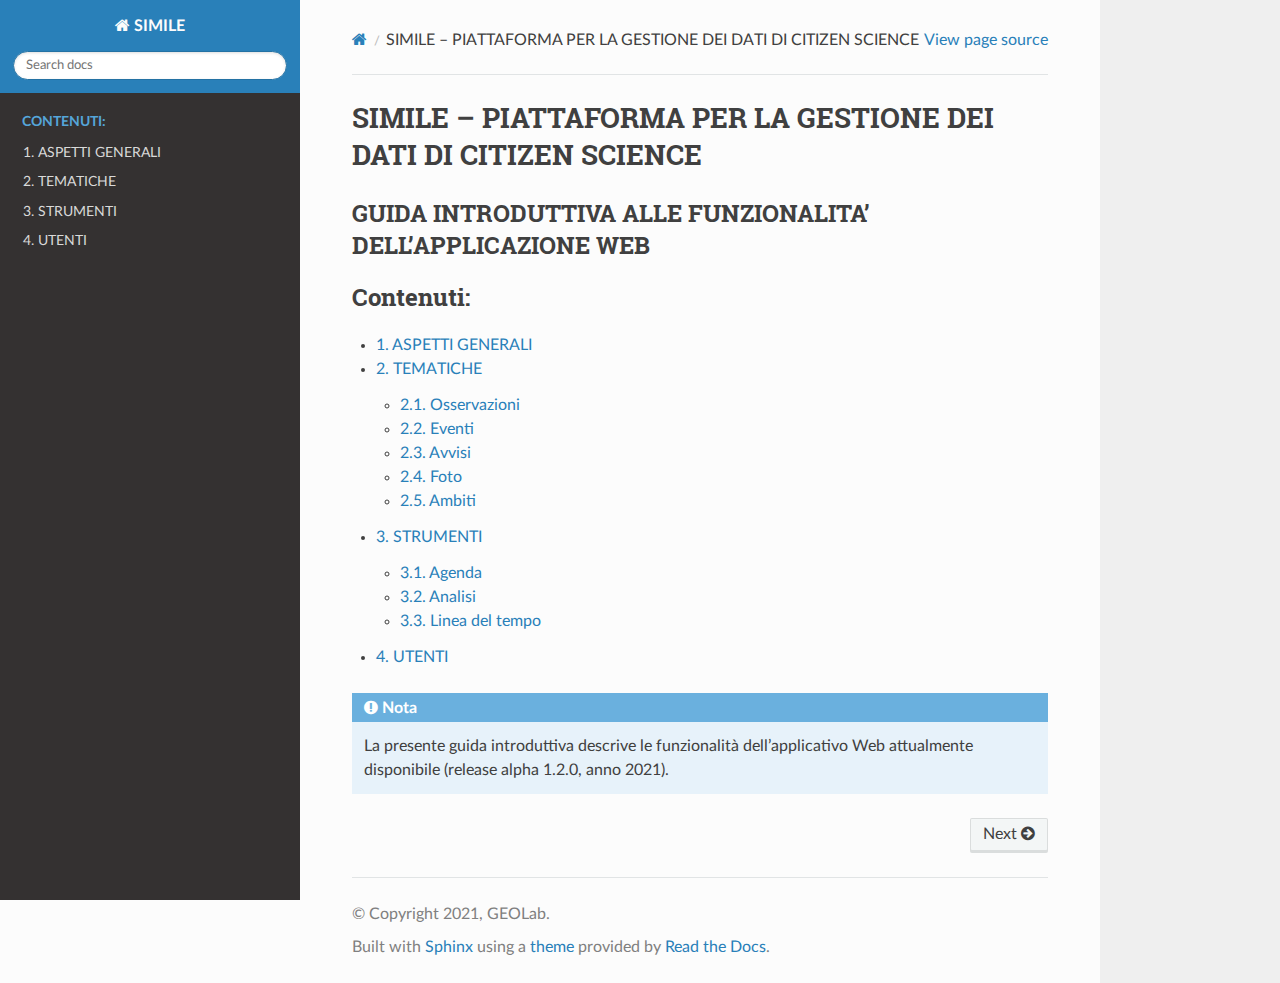
==== commit 980251f6: "installed sphinx rtd theme" ====
--- a/_build/html/index.html
+++ b/_build/html/index.html
@@ -1,89 +1,49 @@
+<!DOCTYPE html>
+<html class="writer-html5" lang="en" data-content_root="./">
+<head>
+  <meta charset="utf-8" /><meta name="viewport" content="width=device-width, initial-scale=1" />
 
-
-<!DOCTYPE html>
-<html class="writer-html5" lang="en" >
-<head>
-  <meta charset="utf-8" />
-  
   <meta name="viewport" content="width=device-width, initial-scale=1.0" />
-  
   <title>SIMILE – PIATTAFORMA PER LA GESTIONE DEI DATI DI CITIZEN SCIENCE &mdash; SIMILE  documentation</title>
-  
-
-  
-  <link rel="stylesheet" href="_static/css/theme.css" type="text/css" />
-  <link rel="stylesheet" href="_static/pygments.css" type="text/css" />
-
-  
-  
-
-  
-  
-
-  
+      <link rel="stylesheet" type="text/css" href="_static/pygments.css?v=fa44fd50" />
+      <link rel="stylesheet" type="text/css" href="_static/css/theme.css?v=19f00094" />
 
   
   <!--[if lt IE 9]>
     <script src="_static/js/html5shiv.min.js"></script>
   <![endif]-->
   
-    
-      <script type="text/javascript" id="documentation_options" data-url_root="./" src="_static/documentation_options.js"></script>
-        <script src="_static/jquery.js"></script>
-        <script src="_static/underscore.js"></script>
-        <script src="_static/doctools.js"></script>
-    
-    <script type="text/javascript" src="_static/js/theme.js"></script>
-
-    
+        <script src="_static/jquery.js?v=5d32c60e"></script>
+        <script src="_static/_sphinx_javascript_frameworks_compat.js?v=2cd50e6c"></script>
+        <script src="_static/documentation_options.js?v=5929fcd5"></script>
+        <script src="_static/doctools.js?v=888ff710"></script>
+        <script src="_static/sphinx_highlight.js?v=dc90522c"></script>
+    <script src="_static/js/theme.js"></script>
     <link rel="index" title="Index" href="genindex.html" />
     <link rel="search" title="Search" href="search.html" />
     <link rel="next" title="1. ASPETTI GENERALI" href="1_aspetti_generali.html" /> 
 </head>
 
-<body class="wy-body-for-nav">
-
-   
+<body class="wy-body-for-nav"> 
   <div class="wy-grid-for-nav">
-    
     <nav data-toggle="wy-nav-shift" class="wy-nav-side">
       <div class="wy-side-scroll">
         <div class="wy-side-nav-search" >
-          
 
           
-            <a href="#" class="icon icon-home"> SIMILE
           
-
-          
+          <a href="#" class="icon icon-home">
+            SIMILE
           </a>
-
-          
-            
-            
-          
-
-          
 <div role="search">
   <form id="rtd-search-form" class="wy-form" action="search.html" method="get">
-    <input type="text" name="q" placeholder="Search docs" />
+    <input type="text" name="q" placeholder="Search docs" aria-label="Search docs" />
     <input type="hidden" name="check_keywords" value="yes" />
     <input type="hidden" name="area" value="default" />
   </form>
 </div>
-
-          
-        </div>
-
-        
-        <div class="wy-menu wy-menu-vertical" data-spy="affix" role="navigation" aria-label="main navigation">
-          
-            
-            
-              
-            
-            
-              <p class="caption"><span class="caption-text">Contenuti:</span></p>
+        </div><div class="wy-menu wy-menu-vertical" data-spy="affix" role="navigation" aria-label="Navigation menu">
+              <p class="caption" role="heading"><span class="caption-text">Contenuti:</span></p>
 <ul>
 <li class="toctree-l1"><a class="reference internal" href="1_aspetti_generali.html">1. ASPETTI GENERALI</a></li>
 <li class="toctree-l1"><a class="reference internal" href="2_tematiche.html">2. TEMATICHE</a></li>
@@ -91,77 +51,36 @@
 <li class="toctree-l1"><a class="reference internal" href="4_utenti.html">4. UTENTI</a></li>
 </ul>
 
-            
-          
         </div>
-        
       </div>
     </nav>
 
-    <section data-toggle="wy-nav-shift" class="wy-nav-content-wrap">
-
-      
-      <nav class="wy-nav-top" aria-label="top navigation">
-        
+    <section data-toggle="wy-nav-shift" class="wy-nav-content-wrap"><nav class="wy-nav-top" aria-label="Mobile navigation menu" >
           <i data-toggle="wy-nav-top" class="fa fa-bars"></i>
           <a href="#">SIMILE</a>
-        
       </nav>
 
-
       <div class="wy-nav-content">
-        
         <div class="rst-content">
-        
-          
-
-
-
-
-
-
-
-
-
-
-
-
-
-
-
-
-
-<div role="navigation" aria-label="breadcrumbs navigation">
-
+          <div role="navigation" aria-label="Page navigation">
   <ul class="wy-breadcrumbs">
-    
-      <li><a href="#" class="icon icon-home"></a> &raquo;</li>
-        
-      <li>SIMILE – PIATTAFORMA PER LA GESTIONE DEI DATI DI CITIZEN SCIENCE</li>
-    
-    
+      <li><a href="#" class="icon icon-home" aria-label="Home"></a></li>
+      <li class="breadcrumb-item active">SIMILE – PIATTAFORMA PER LA GESTIONE DEI DATI DI CITIZEN SCIENCE</li>
       <li class="wy-breadcrumbs-aside">
-        
-          
             <a href="_sources/index.rst.txt" rel="nofollow"> View page source</a>
-          
-        
       </li>
-    
   </ul>
-
-  
   <hr/>
 </div>
           <div role="main" class="document" itemscope="itemscope" itemtype="http://schema.org/Article">
            <div itemprop="articleBody">
-            
-  <div class="section" id="simile-piattaforma-per-la-gestione-dei-dati-di-citizen-science">
-<h1>SIMILE – PIATTAFORMA PER LA GESTIONE DEI DATI DI CITIZEN SCIENCE<a class="headerlink" href="#simile-piattaforma-per-la-gestione-dei-dati-di-citizen-science" title="Permalink to this headline">¶</a></h1>
-<div class="section" id="guida-introduttiva-alle-funzionalita-dellapplicazione-web">
-<h2>GUIDA INTRODUTTIVA ALLE FUNZIONALITA’ DELL’APPLICAZIONE WEB<a class="headerlink" href="#guida-introduttiva-alle-funzionalita-dellapplicazione-web" title="Permalink to this headline">¶</a></h2>
+             
+  <section id="simile-piattaforma-per-la-gestione-dei-dati-di-citizen-science">
+<h1>SIMILE – PIATTAFORMA PER LA GESTIONE DEI DATI DI CITIZEN SCIENCE<a class="headerlink" href="#simile-piattaforma-per-la-gestione-dei-dati-di-citizen-science" title="Link to this heading"></a></h1>
+<section id="guida-introduttiva-alle-funzionalita-dellapplicazione-web">
+<h2>GUIDA INTRODUTTIVA ALLE FUNZIONALITA’ DELL’APPLICAZIONE WEB<a class="headerlink" href="#guida-introduttiva-alle-funzionalita-dellapplicazione-web" title="Link to this heading"></a></h2>
 <div class="toctree-wrapper compound">
-<p class="caption"><span class="caption-text">Contenuti:</span></p>
+<p class="caption" role="heading"><span class="caption-text">Contenuti:</span></p>
 <ul>
 <li class="toctree-l1"><a class="reference internal" href="1_aspetti_generali.html">1. ASPETTI GENERALI</a></li>
 <li class="toctree-l1"><a class="reference internal" href="2_tematiche.html">2. TEMATICHE</a><ul>
@@ -182,57 +101,40 @@
 </ul>
 </div>
 <div class="admonition-nota admonition">
-<p class="first admonition-title">Nota</p>
-<p class="last">La presente guida introduttiva descrive le funzionalità dell’applicativo Web attualmente disponibile (release alpha 1.2.0, anno 2021).</p>
+<p class="admonition-title">Nota</p>
+<p>La presente guida introduttiva descrive le funzionalità dell’applicativo Web attualmente disponibile (release alpha 1.2.0, anno 2021).</p>
 </div>
-</div>
-</div>
+</section>
+</section>
 
 
            </div>
-           
           </div>
-          <footer>
-    <div class="rst-footer-buttons" role="navigation" aria-label="footer navigation">
+          <footer><div class="rst-footer-buttons" role="navigation" aria-label="Footer">
         <a href="1_aspetti_generali.html" class="btn btn-neutral float-right" title="1. ASPETTI GENERALI" accesskey="n" rel="next">Next <span class="fa fa-arrow-circle-right" aria-hidden="true"></span></a>
     </div>
 
   <hr/>
 
   <div role="contentinfo">
-    <p>
-        &#169; Copyright 2021, GEOLab.
+    <p>&#169; Copyright 2021, GEOLab.</p>
+  </div>
 
-    </p>
-  </div>
-    
-    
-    
-    Built with <a href="https://www.sphinx-doc.org/">Sphinx</a> using a
-    
+  Built with <a href="https://www.sphinx-doc.org/">Sphinx</a> using a
     <a href="https://github.com/readthedocs/sphinx_rtd_theme">theme</a>
-    
-    provided by <a href="https://readthedocs.org">Read the Docs</a>. 
+    provided by <a href="https://readthedocs.org">Read the Docs</a>.
+   
 
 </footer>
         </div>
       </div>
-
     </section>
-
   </div>
-  
-
-  <script type="text/javascript">
+  <script>
       jQuery(function () {
           SphinxRtdTheme.Navigation.enable(true);
       });
-  </script>
-
-  
-  
-    
-   
+  </script> 
 
 </body>
 </html>--- a/_build/html/_static/pygments.css
+++ b/_build/html/_static/pygments.css
@@ -4,71 +4,72 @@
 td.linenos .special { color: #000000; background-color: #ffffc0; padding-left: 5px; padding-right: 5px; }
 span.linenos.special { color: #000000; background-color: #ffffc0; padding-left: 5px; padding-right: 5px; }
 .highlight .hll { background-color: #ffffcc }
-.highlight { background: #f8f8f8; }
-.highlight .c { color: #408080; font-style: italic } /* Comment */
+.highlight { background: #eeffcc; }
+.highlight .c { color: #408090; font-style: italic } /* Comment */
 .highlight .err { border: 1px solid #FF0000 } /* Error */
-.highlight .k { color: #008000; font-weight: bold } /* Keyword */
+.highlight .k { color: #007020; font-weight: bold } /* Keyword */
 .highlight .o { color: #666666 } /* Operator */
-.highlight .ch { color: #408080; font-style: italic } /* Comment.Hashbang */
-.highlight .cm { color: #408080; font-style: italic } /* Comment.Multiline */
-.highlight .cp { color: #BC7A00 } /* Comment.Preproc */
-.highlight .cpf { color: #408080; font-style: italic } /* Comment.PreprocFile */
-.highlight .c1 { color: #408080; font-style: italic } /* Comment.Single */
-.highlight .cs { color: #408080; font-style: italic } /* Comment.Special */
+.highlight .ch { color: #408090; font-style: italic } /* Comment.Hashbang */
+.highlight .cm { color: #408090; font-style: italic } /* Comment.Multiline */
+.highlight .cp { color: #007020 } /* Comment.Preproc */
+.highlight .cpf { color: #408090; font-style: italic } /* Comment.PreprocFile */
+.highlight .c1 { color: #408090; font-style: italic } /* Comment.Single */
+.highlight .cs { color: #408090; background-color: #fff0f0 } /* Comment.Special */
 .highlight .gd { color: #A00000 } /* Generic.Deleted */
 .highlight .ge { font-style: italic } /* Generic.Emph */
+.highlight .ges { font-weight: bold; font-style: italic } /* Generic.EmphStrong */
 .highlight .gr { color: #FF0000 } /* Generic.Error */
 .highlight .gh { color: #000080; font-weight: bold } /* Generic.Heading */
 .highlight .gi { color: #00A000 } /* Generic.Inserted */
-.highlight .go { color: #888888 } /* Generic.Output */
-.highlight .gp { color: #000080; font-weight: bold } /* Generic.Prompt */
+.highlight .go { color: #333333 } /* Generic.Output */
+.highlight .gp { color: #c65d09; font-weight: bold } /* Generic.Prompt */
 .highlight .gs { font-weight: bold } /* Generic.Strong */
 .highlight .gu { color: #800080; font-weight: bold } /* Generic.Subheading */
 .highlight .gt { color: #0044DD } /* Generic.Traceback */
-.highlight .kc { color: #008000; font-weight: bold } /* Keyword.Constant */
-.highlight .kd { color: #008000; font-weight: bold } /* Keyword.Declaration */
-.highlight .kn { color: #008000; font-weight: bold } /* Keyword.Namespace */
-.highlight .kp { color: #008000 } /* Keyword.Pseudo */
-.highlight .kr { color: #008000; font-weight: bold } /* Keyword.Reserved */
-.highlight .kt { color: #B00040 } /* Keyword.Type */
-.highlight .m { color: #666666 } /* Literal.Number */
-.highlight .s { color: #BA2121 } /* Literal.String */
-.highlight .na { color: #7D9029 } /* Name.Attribute */
-.highlight .nb { color: #008000 } /* Name.Builtin */
-.highlight .nc { color: #0000FF; font-weight: bold } /* Name.Class */
-.highlight .no { color: #880000 } /* Name.Constant */
-.highlight .nd { color: #AA22FF } /* Name.Decorator */
-.highlight .ni { color: #999999; font-weight: bold } /* Name.Entity */
-.highlight .ne { color: #D2413A; font-weight: bold } /* Name.Exception */
-.highlight .nf { color: #0000FF } /* Name.Function */
-.highlight .nl { color: #A0A000 } /* Name.Label */
-.highlight .nn { color: #0000FF; font-weight: bold } /* Name.Namespace */
-.highlight .nt { color: #008000; font-weight: bold } /* Name.Tag */
-.highlight .nv { color: #19177C } /* Name.Variable */
-.highlight .ow { color: #AA22FF; font-weight: bold } /* Operator.Word */
+.highlight .kc { color: #007020; font-weight: bold } /* Keyword.Constant */
+.highlight .kd { color: #007020; font-weight: bold } /* Keyword.Declaration */
+.highlight .kn { color: #007020; font-weight: bold } /* Keyword.Namespace */
+.highlight .kp { color: #007020 } /* Keyword.Pseudo */
+.highlight .kr { color: #007020; font-weight: bold } /* Keyword.Reserved */
+.highlight .kt { color: #902000 } /* Keyword.Type */
+.highlight .m { color: #208050 } /* Literal.Number */
+.highlight .s { color: #4070a0 } /* Literal.String */
+.highlight .na { color: #4070a0 } /* Name.Attribute */
+.highlight .nb { color: #007020 } /* Name.Builtin */
+.highlight .nc { color: #0e84b5; font-weight: bold } /* Name.Class */
+.highlight .no { color: #60add5 } /* Name.Constant */
+.highlight .nd { color: #555555; font-weight: bold } /* Name.Decorator */
+.highlight .ni { color: #d55537; font-weight: bold } /* Name.Entity */
+.highlight .ne { color: #007020 } /* Name.Exception */
+.highlight .nf { color: #06287e } /* Name.Function */
+.highlight .nl { color: #002070; font-weight: bold } /* Name.Label */
+.highlight .nn { color: #0e84b5; font-weight: bold } /* Name.Namespace */
+.highlight .nt { color: #062873; font-weight: bold } /* Name.Tag */
+.highlight .nv { color: #bb60d5 } /* Name.Variable */
+.highlight .ow { color: #007020; font-weight: bold } /* Operator.Word */
 .highlight .w { color: #bbbbbb } /* Text.Whitespace */
-.highlight .mb { color: #666666 } /* Literal.Number.Bin */
-.highlight .mf { color: #666666 } /* Literal.Number.Float */
-.highlight .mh { color: #666666 } /* Literal.Number.Hex */
-.highlight .mi { color: #666666 } /* Literal.Number.Integer */
-.highlight .mo { color: #666666 } /* Literal.Number.Oct */
-.highlight .sa { color: #BA2121 } /* Literal.String.Affix */
-.highlight .sb { color: #BA2121 } /* Literal.String.Backtick */
-.highlight .sc { color: #BA2121 } /* Literal.String.Char */
-.highlight .dl { color: #BA2121 } /* Literal.String.Delimiter */
-.highlight .sd { color: #BA2121; font-style: italic } /* Literal.String.Doc */
-.highlight .s2 { color: #BA2121 } /* Literal.String.Double */
-.highlight .se { color: #BB6622; font-weight: bold } /* Literal.String.Escape */
-.highlight .sh { color: #BA2121 } /* Literal.String.Heredoc */
-.highlight .si { color: #BB6688; font-weight: bold } /* Literal.String.Interpol */
-.highlight .sx { color: #008000 } /* Literal.String.Other */
-.highlight .sr { color: #BB6688 } /* Literal.String.Regex */
-.highlight .s1 { color: #BA2121 } /* Literal.String.Single */
-.highlight .ss { color: #19177C } /* Literal.String.Symbol */
-.highlight .bp { color: #008000 } /* Name.Builtin.Pseudo */
-.highlight .fm { color: #0000FF } /* Name.Function.Magic */
-.highlight .vc { color: #19177C } /* Name.Variable.Class */
-.highlight .vg { color: #19177C } /* Name.Variable.Global */
-.highlight .vi { color: #19177C } /* Name.Variable.Instance */
-.highlight .vm { color: #19177C } /* Name.Variable.Magic */
-.highlight .il { color: #666666 } /* Literal.Number.Integer.Long */+.highlight .mb { color: #208050 } /* Literal.Number.Bin */
+.highlight .mf { color: #208050 } /* Literal.Number.Float */
+.highlight .mh { color: #208050 } /* Literal.Number.Hex */
+.highlight .mi { color: #208050 } /* Literal.Number.Integer */
+.highlight .mo { color: #208050 } /* Literal.Number.Oct */
+.highlight .sa { color: #4070a0 } /* Literal.String.Affix */
+.highlight .sb { color: #4070a0 } /* Literal.String.Backtick */
+.highlight .sc { color: #4070a0 } /* Literal.String.Char */
+.highlight .dl { color: #4070a0 } /* Literal.String.Delimiter */
+.highlight .sd { color: #4070a0; font-style: italic } /* Literal.String.Doc */
+.highlight .s2 { color: #4070a0 } /* Literal.String.Double */
+.highlight .se { color: #4070a0; font-weight: bold } /* Literal.String.Escape */
+.highlight .sh { color: #4070a0 } /* Literal.String.Heredoc */
+.highlight .si { color: #70a0d0; font-style: italic } /* Literal.String.Interpol */
+.highlight .sx { color: #c65d09 } /* Literal.String.Other */
+.highlight .sr { color: #235388 } /* Literal.String.Regex */
+.highlight .s1 { color: #4070a0 } /* Literal.String.Single */
+.highlight .ss { color: #517918 } /* Literal.String.Symbol */
+.highlight .bp { color: #007020 } /* Name.Builtin.Pseudo */
+.highlight .fm { color: #06287e } /* Name.Function.Magic */
+.highlight .vc { color: #bb60d5 } /* Name.Variable.Class */
+.highlight .vg { color: #bb60d5 } /* Name.Variable.Global */
+.highlight .vi { color: #bb60d5 } /* Name.Variable.Instance */
+.highlight .vm { color: #bb60d5 } /* Name.Variable.Magic */
+.highlight .il { color: #208050 } /* Literal.Number.Integer.Long */--- a/_build/html/_static/css/theme.css
+++ b/_build/html/_static/css/theme.css
@@ -1,4 +1,4 @@
-html{box-sizing:border-box}*,:after,:before{box-sizing:inherit}article,aside,details,figcaption,figure,footer,header,hgroup,nav,section{display:block}audio,canvas,video{display:inline-block;*display:inline;*zoom:1}[hidden],audio:not([controls]){display:none}*{-webkit-box-sizing:border-box;-moz-box-sizing:border-box;box-sizing:border-box}html{font-size:100%;-webkit-text-size-adjust:100%;-ms-text-size-adjust:100%}body{margin:0}a:active,a:hover{outline:0}abbr[title]{border-bottom:1px dotted}b,strong{font-weight:700}blockquote{margin:0}dfn{font-style:italic}ins{background:#ff9;text-decoration:none}ins,mark{color:#000}mark{background:#ff0;font-style:italic;font-weight:700}.rst-content code,.rst-content tt,code,kbd,pre,samp{font-family:monospace,serif;_font-family:courier new,monospace;font-size:1em}pre{white-space:pre}q{quotes:none}q:after,q:before{content:"";content:none}small{font-size:85%}sub,sup{font-size:75%;line-height:0;position:relative;vertical-align:baseline}sup{top:-.5em}sub{bottom:-.25em}dl,ol,ul{margin:0;padding:0;list-style:none;list-style-image:none}li{list-style:none}dd{margin:0}img{border:0;-ms-interpolation-mode:bicubic;vertical-align:middle;max-width:100%}svg:not(:root){overflow:hidden}figure,form{margin:0}label{cursor:pointer}button,input,select,textarea{font-size:100%;margin:0;vertical-align:baseline;*vertical-align:middle}button,input{line-height:normal}button,input[type=button],input[type=reset],input[type=submit]{cursor:pointer;-webkit-appearance:button;*overflow:visible}button[disabled],input[disabled]{cursor:default}input[type=search]{-webkit-appearance:textfield;-moz-box-sizing:content-box;-webkit-box-sizing:content-box;box-sizing:content-box}textarea{resize:vertical}table{border-collapse:collapse;border-spacing:0}td{vertical-align:top}.chromeframe{margin:.2em 0;background:#ccc;color:#000;padding:.2em 0}.ir{display:block;border:0;text-indent:-999em;overflow:hidden;background-color:transparent;background-repeat:no-repeat;text-align:left;direction:ltr;*line-height:0}.ir br{display:none}.hidden{display:none!important;visibility:hidden}.visuallyhidden{border:0;clip:rect(0 0 0 0);height:1px;margin:-1px;overflow:hidden;padding:0;position:absolute;width:1px}.visuallyhidden.focusable:active,.visuallyhidden.focusable:focus{clip:auto;height:auto;margin:0;overflow:visible;position:static;width:auto}.invisible{visibility:hidden}.relative{position:relative}big,small{font-size:100%}@media print{body,html,section{background:none!important}*{box-shadow:none!important;text-shadow:none!important;filter:none!important;-ms-filter:none!important}a,a:visited{text-decoration:underline}.ir a:after,a[href^="#"]:after,a[href^="javascript:"]:after{content:""}blockquote,pre{page-break-inside:avoid}thead{display:table-header-group}img,tr{page-break-inside:avoid}img{max-width:100%!important}@page{margin:.5cm}.rst-content .toctree-wrapper>p.caption,h2,h3,p{orphans:3;widows:3}.rst-content .toctree-wrapper>p.caption,h2,h3{page-break-after:avoid}}.btn,.fa:before,.icon:before,.rst-content .admonition,.rst-content .admonition-title:before,.rst-content .admonition-todo,.rst-content .attention,.rst-content .caution,.rst-content .code-block-caption .headerlink:before,.rst-content .danger,.rst-content .error,.rst-content .hint,.rst-content .important,.rst-content .note,.rst-content .seealso,.rst-content .tip,.rst-content .warning,.rst-content code.download span:first-child:before,.rst-content dl dt .headerlink:before,.rst-content h1 .headerlink:before,.rst-content h2 .headerlink:before,.rst-content h3 .headerlink:before,.rst-content h4 .headerlink:before,.rst-content h5 .headerlink:before,.rst-content h6 .headerlink:before,.rst-content p.caption .headerlink:before,.rst-content table>caption .headerlink:before,.rst-content tt.download span:first-child:before,.wy-alert,.wy-dropdown .caret:before,.wy-inline-validate.wy-inline-validate-danger .wy-input-context:before,.wy-inline-validate.wy-inline-validate-info .wy-input-context:before,.wy-inline-validate.wy-inline-validate-success .wy-input-context:before,.wy-inline-validate.wy-inline-validate-warning .wy-input-context:before,.wy-menu-vertical li.current>a,.wy-menu-vertical li.current>a span.toctree-expand:before,.wy-menu-vertical li.on a,.wy-menu-vertical li.on a span.toctree-expand:before,.wy-menu-vertical li span.toctree-expand:before,.wy-nav-top a,.wy-side-nav-search .wy-dropdown>a,.wy-side-nav-search>a,input[type=color],input[type=date],input[type=datetime-local],input[type=datetime],input[type=email],input[type=month],input[type=number],input[type=password],input[type=search],input[type=tel],input[type=text],input[type=time],input[type=url],input[type=week],select,textarea{-webkit-font-smoothing:antialiased}.clearfix{*zoom:1}.clearfix:after,.clearfix:before{display:table;content:""}.clearfix:after{clear:both}/*!
+html{box-sizing:border-box}*,:after,:before{box-sizing:inherit}article,aside,details,figcaption,figure,footer,header,hgroup,nav,section{display:block}audio,canvas,video{display:inline-block;*display:inline;*zoom:1}[hidden],audio:not([controls]){display:none}*{-webkit-box-sizing:border-box;-moz-box-sizing:border-box;box-sizing:border-box}html{font-size:100%;-webkit-text-size-adjust:100%;-ms-text-size-adjust:100%}body{margin:0}a:active,a:hover{outline:0}abbr[title]{border-bottom:1px dotted}b,strong{font-weight:700}blockquote{margin:0}dfn{font-style:italic}ins{background:#ff9;text-decoration:none}ins,mark{color:#000}mark{background:#ff0;font-style:italic;font-weight:700}.rst-content code,.rst-content tt,code,kbd,pre,samp{font-family:monospace,serif;_font-family:courier new,monospace;font-size:1em}pre{white-space:pre}q{quotes:none}q:after,q:before{content:"";content:none}small{font-size:85%}sub,sup{font-size:75%;line-height:0;position:relative;vertical-align:baseline}sup{top:-.5em}sub{bottom:-.25em}dl,ol,ul{margin:0;padding:0;list-style:none;list-style-image:none}li{list-style:none}dd{margin:0}img{border:0;-ms-interpolation-mode:bicubic;vertical-align:middle;max-width:100%}svg:not(:root){overflow:hidden}figure,form{margin:0}label{cursor:pointer}button,input,select,textarea{font-size:100%;margin:0;vertical-align:baseline;*vertical-align:middle}button,input{line-height:normal}button,input[type=button],input[type=reset],input[type=submit]{cursor:pointer;-webkit-appearance:button;*overflow:visible}button[disabled],input[disabled]{cursor:default}input[type=search]{-webkit-appearance:textfield;-moz-box-sizing:content-box;-webkit-box-sizing:content-box;box-sizing:content-box}textarea{resize:vertical}table{border-collapse:collapse;border-spacing:0}td{vertical-align:top}.chromeframe{margin:.2em 0;background:#ccc;color:#000;padding:.2em 0}.ir{display:block;border:0;text-indent:-999em;overflow:hidden;background-color:transparent;background-repeat:no-repeat;text-align:left;direction:ltr;*line-height:0}.ir br{display:none}.hidden{display:none!important;visibility:hidden}.visuallyhidden{border:0;clip:rect(0 0 0 0);height:1px;margin:-1px;overflow:hidden;padding:0;position:absolute;width:1px}.visuallyhidden.focusable:active,.visuallyhidden.focusable:focus{clip:auto;height:auto;margin:0;overflow:visible;position:static;width:auto}.invisible{visibility:hidden}.relative{position:relative}big,small{font-size:100%}@media print{body,html,section{background:none!important}*{box-shadow:none!important;text-shadow:none!important;filter:none!important;-ms-filter:none!important}a,a:visited{text-decoration:underline}.ir a:after,a[href^="#"]:after,a[href^="javascript:"]:after{content:""}blockquote,pre{page-break-inside:avoid}thead{display:table-header-group}img,tr{page-break-inside:avoid}img{max-width:100%!important}@page{margin:.5cm}.rst-content .toctree-wrapper>p.caption,h2,h3,p{orphans:3;widows:3}.rst-content .toctree-wrapper>p.caption,h2,h3{page-break-after:avoid}}.btn,.fa:before,.icon:before,.rst-content .admonition,.rst-content .admonition-title:before,.rst-content .admonition-todo,.rst-content .attention,.rst-content .caution,.rst-content .code-block-caption .headerlink:before,.rst-content .danger,.rst-content .eqno .headerlink:before,.rst-content .error,.rst-content .hint,.rst-content .important,.rst-content .note,.rst-content .seealso,.rst-content .tip,.rst-content .warning,.rst-content code.download span:first-child:before,.rst-content dl dt .headerlink:before,.rst-content h1 .headerlink:before,.rst-content h2 .headerlink:before,.rst-content h3 .headerlink:before,.rst-content h4 .headerlink:before,.rst-content h5 .headerlink:before,.rst-content h6 .headerlink:before,.rst-content p.caption .headerlink:before,.rst-content p .headerlink:before,.rst-content table>caption .headerlink:before,.rst-content tt.download span:first-child:before,.wy-alert,.wy-dropdown .caret:before,.wy-inline-validate.wy-inline-validate-danger .wy-input-context:before,.wy-inline-validate.wy-inline-validate-info .wy-input-context:before,.wy-inline-validate.wy-inline-validate-success .wy-input-context:before,.wy-inline-validate.wy-inline-validate-warning .wy-input-context:before,.wy-menu-vertical li.current>a button.toctree-expand:before,.wy-menu-vertical li.on a button.toctree-expand:before,.wy-menu-vertical li button.toctree-expand:before,input[type=color],input[type=date],input[type=datetime-local],input[type=datetime],input[type=email],input[type=month],input[type=number],input[type=password],input[type=search],input[type=tel],input[type=text],input[type=time],input[type=url],input[type=week],select,textarea{-webkit-font-smoothing:antialiased}.clearfix{*zoom:1}.clearfix:after,.clearfix:before{display:table;content:""}.clearfix:after{clear:both}/*!
  *  Font Awesome 4.7.0 by @davegandy - http://fontawesome.io - @fontawesome
  *  License - http://fontawesome.io/license (Font: SIL OFL 1.1, CSS: MIT License)
- */@font-face{font-family:FontAwesome;src:url(fonts/fontawesome-webfont.eot?674f50d287a8c48dc19ba404d20fe713);src:url(fonts/fontawesome-webfont.eot?674f50d287a8c48dc19ba404d20fe713?#iefix&v=4.7.0) format("embedded-opentype"),url(fonts/fontawesome-webfont.woff2?af7ae505a9eed503f8b8e6982036873e) format("woff2"),url(fonts/fontawesome-webfont.woff?fee66e712a8a08eef5805a46892932ad) format("woff"),url(fonts/fontawesome-webfont.ttf?b06871f281fee6b241d60582ae9369b9) format("truetype"),url(fonts/fontawesome-webfont.svg?912ec66d7572ff821749319396470bde#fontawesomeregular) format("svg");font-weight:400;font-style:normal}.fa,.icon,.rst-content .admonition-title,.rst-content .code-block-caption .headerlink,.rst-content code.download span:first-child,.rst-content dl dt .headerlink,.rst-content h1 .headerlink,.rst-content h2 .headerlink,.rst-content h3 .headerlink,.rst-content h4 .headerlink,.rst-content h5 .headerlink,.rst-content h6 .headerlink,.rst-content p.caption .headerlink,.rst-content table>caption .headerlink,.rst-content tt.download span:first-child,.wy-menu-vertical li.current>a span.toctree-expand,.wy-menu-vertical li.on a span.toctree-expand,.wy-menu-vertical li span.toctree-expand{display:inline-block;font:normal normal normal 14px/1 FontAwesome;font-size:inherit;text-rendering:auto;-webkit-font-smoothing:antialiased;-moz-osx-font-smoothing:grayscale}.fa-lg{font-size:1.33333em;line-height:.75em;vertical-align:-15%}.fa-2x{font-size:2em}.fa-3x{font-size:3em}.fa-4x{font-size:4em}.fa-5x{font-size:5em}.fa-fw{width:1.28571em;text-align:center}.fa-ul{padding-left:0;margin-left:2.14286em;list-style-type:none}.fa-ul>li{position:relative}.fa-li{position:absolute;left:-2.14286em;width:2.14286em;top:.14286em;text-align:center}.fa-li.fa-lg{left:-1.85714em}.fa-border{padding:.2em .25em .15em;border:.08em solid #eee;border-radius:.1em}.fa-pull-left{float:left}.fa-pull-right{float:right}.fa-pull-left.icon,.fa.fa-pull-left,.rst-content .code-block-caption .fa-pull-left.headerlink,.rst-content .fa-pull-left.admonition-title,.rst-content code.download span.fa-pull-left:first-child,.rst-content dl dt .fa-pull-left.headerlink,.rst-content h1 .fa-pull-left.headerlink,.rst-content h2 .fa-pull-left.headerlink,.rst-content h3 .fa-pull-left.headerlink,.rst-content h4 .fa-pull-left.headerlink,.rst-content h5 .fa-pull-left.headerlink,.rst-content h6 .fa-pull-left.headerlink,.rst-content p.caption .fa-pull-left.headerlink,.rst-content table>caption .fa-pull-left.headerlink,.rst-content tt.download span.fa-pull-left:first-child,.wy-menu-vertical li.current>a span.fa-pull-left.toctree-expand,.wy-menu-vertical li.on a span.fa-pull-left.toctree-expand,.wy-menu-vertical li span.fa-pull-left.toctree-expand{margin-right:.3em}.fa-pull-right.icon,.fa.fa-pull-right,.rst-content .code-block-caption .fa-pull-right.headerlink,.rst-content .fa-pull-right.admonition-title,.rst-content code.download span.fa-pull-right:first-child,.rst-content dl dt .fa-pull-right.headerlink,.rst-content h1 .fa-pull-right.headerlink,.rst-content h2 .fa-pull-right.headerlink,.rst-content h3 .fa-pull-right.headerlink,.rst-content h4 .fa-pull-right.headerlink,.rst-content h5 .fa-pull-right.headerlink,.rst-content h6 .fa-pull-right.headerlink,.rst-content p.caption .fa-pull-right.headerlink,.rst-content table>caption .fa-pull-right.headerlink,.rst-content tt.download span.fa-pull-right:first-child,.wy-menu-vertical li.current>a span.fa-pull-right.toctree-expand,.wy-menu-vertical li.on a span.fa-pull-right.toctree-expand,.wy-menu-vertical li span.fa-pull-right.toctree-expand{margin-left:.3em}.pull-right{float:right}.pull-left{float:left}.fa.pull-left,.pull-left.icon,.rst-content .code-block-caption .pull-left.headerlink,.rst-content .pull-left.admonition-title,.rst-content code.download span.pull-left:first-child,.rst-content dl dt .pull-left.headerlink,.rst-content h1 .pull-left.headerlink,.rst-content h2 .pull-left.headerlink,.rst-content h3 .pull-left.headerlink,.rst-content h4 .pull-left.headerlink,.rst-content h5 .pull-left.headerlink,.rst-content h6 .pull-left.headerlink,.rst-content p.caption .pull-left.headerlink,.rst-content table>caption .pull-left.headerlink,.rst-content tt.download span.pull-left:first-child,.wy-menu-vertical li.current>a span.pull-left.toctree-expand,.wy-menu-vertical li.on a span.pull-left.toctree-expand,.wy-menu-vertical li span.pull-left.toctree-expand{margin-right:.3em}.fa.pull-right,.pull-right.icon,.rst-content .code-block-caption .pull-right.headerlink,.rst-content .pull-right.admonition-title,.rst-content code.download span.pull-right:first-child,.rst-content dl dt .pull-right.headerlink,.rst-content h1 .pull-right.headerlink,.rst-content h2 .pull-right.headerlink,.rst-content h3 .pull-right.headerlink,.rst-content h4 .pull-right.headerlink,.rst-content h5 .pull-right.headerlink,.rst-content h6 .pull-right.headerlink,.rst-content p.caption .pull-right.headerlink,.rst-content table>caption .pull-right.headerlink,.rst-content tt.download span.pull-right:first-child,.wy-menu-vertical li.current>a span.pull-right.toctree-expand,.wy-menu-vertical li.on a span.pull-right.toctree-expand,.wy-menu-vertical li span.pull-right.toctree-expand{margin-left:.3em}.fa-spin{-webkit-animation:fa-spin 2s linear infinite;animation:fa-spin 2s linear infinite}.fa-pulse{-webkit-animation:fa-spin 1s steps(8) infinite;animation:fa-spin 1s steps(8) infinite}@-webkit-keyframes fa-spin{0%{-webkit-transform:rotate(0deg);transform:rotate(0deg)}to{-webkit-transform:rotate(359deg);transform:rotate(359deg)}}@keyframes fa-spin{0%{-webkit-transform:rotate(0deg);transform:rotate(0deg)}to{-webkit-transform:rotate(359deg);transform:rotate(359deg)}}.fa-rotate-90{-ms-filter:"progid:DXImageTransform.Microsoft.BasicImage(rotation=1)";-webkit-transform:rotate(90deg);-ms-transform:rotate(90deg);transform:rotate(90deg)}.fa-rotate-180{-ms-filter:"progid:DXImageTransform.Microsoft.BasicImage(rotation=2)";-webkit-transform:rotate(180deg);-ms-transform:rotate(180deg);transform:rotate(180deg)}.fa-rotate-270{-ms-filter:"progid:DXImageTransform.Microsoft.BasicImage(rotation=3)";-webkit-transform:rotate(270deg);-ms-transform:rotate(270deg);transform:rotate(270deg)}.fa-flip-horizontal{-ms-filter:"progid:DXImageTransform.Microsoft.BasicImage(rotation=0, mirror=1)";-webkit-transform:scaleX(-1);-ms-transform:scaleX(-1);transform:scaleX(-1)}.fa-flip-vertical{-ms-filter:"progid:DXImageTransform.Microsoft.BasicImage(rotation=2, mirror=1)";-webkit-transform:scaleY(-1);-ms-transform:scaleY(-1);transform:scaleY(-1)}:root .fa-flip-horizontal,:root .fa-flip-vertical,:root .fa-rotate-90,:root .fa-rotate-180,:root .fa-rotate-270{filter:none}.fa-stack{position:relative;display:inline-block;width:2em;height:2em;line-height:2em;vertical-align:middle}.fa-stack-1x,.fa-stack-2x{position:absolute;left:0;width:100%;text-align:center}.fa-stack-1x{line-height:inherit}.fa-stack-2x{font-size:2em}.fa-inverse{color:#fff}.fa-glass:before{content:""}.fa-music:before{content:""}.fa-search:before,.icon-search:before{content:""}.fa-envelope-o:before{content:""}.fa-heart:before{content:""}.fa-star:before{content:""}.fa-star-o:before{content:""}.fa-user:before{content:""}.fa-film:before{content:""}.fa-th-large:before{content:""}.fa-th:before{content:""}.fa-th-list:before{content:""}.fa-check:before{content:""}.fa-close:before,.fa-remove:before,.fa-times:before{content:""}.fa-search-plus:before{content:""}.fa-search-minus:before{content:""}.fa-power-off:before{content:""}.fa-signal:before{content:""}.fa-cog:before,.fa-gear:before{content:""}.fa-trash-o:before{content:""}.fa-home:before,.icon-home:before{content:""}.fa-file-o:before{content:""}.fa-clock-o:before{content:""}.fa-road:before{content:""}.fa-download:before,.rst-content code.download span:first-child:before,.rst-content tt.download span:first-child:before{content:""}.fa-arrow-circle-o-down:before{content:""}.fa-arrow-circle-o-up:before{content:""}.fa-inbox:before{content:""}.fa-play-circle-o:before{content:""}.fa-repeat:before,.fa-rotate-right:before{content:""}.fa-refresh:before{content:""}.fa-list-alt:before{content:""}.fa-lock:before{content:""}.fa-flag:before{content:""}.fa-headphones:before{content:""}.fa-volume-off:before{content:""}.fa-volume-down:before{content:""}.fa-volume-up:before{content:""}.fa-qrcode:before{content:""}.fa-barcode:before{content:""}.fa-tag:before{content:""}.fa-tags:before{content:""}.fa-book:before,.icon-book:before{content:""}.fa-bookmark:before{content:""}.fa-print:before{content:""}.fa-camera:before{content:""}.fa-font:before{content:""}.fa-bold:before{content:""}.fa-italic:before{content:""}.fa-text-height:before{content:""}.fa-text-width:before{content:""}.fa-align-left:before{content:""}.fa-align-center:before{content:""}.fa-align-right:before{content:""}.fa-align-justify:before{content:""}.fa-list:before{content:""}.fa-dedent:before,.fa-outdent:before{content:""}.fa-indent:before{content:""}.fa-video-camera:before{content:""}.fa-image:before,.fa-photo:before,.fa-picture-o:before{content:""}.fa-pencil:before{content:""}.fa-map-marker:before{content:""}.fa-adjust:before{content:""}.fa-tint:before{content:""}.fa-edit:before,.fa-pencil-square-o:before{content:""}.fa-share-square-o:before{content:""}.fa-check-square-o:before{content:""}.fa-arrows:before{content:""}.fa-step-backward:before{content:""}.fa-fast-backward:before{content:""}.fa-backward:before{content:""}.fa-play:before{content:""}.fa-pause:before{content:""}.fa-stop:before{content:""}.fa-forward:before{content:""}.fa-fast-forward:before{content:""}.fa-step-forward:before{content:""}.fa-eject:before{content:""}.fa-chevron-left:before{content:""}.fa-chevron-right:before{content:""}.fa-plus-circle:before{content:""}.fa-minus-circle:before{content:""}.fa-times-circle:before,.wy-inline-validate.wy-inline-validate-danger .wy-input-context:before{content:""}.fa-check-circle:before,.wy-inline-validate.wy-inline-validate-success .wy-input-context:before{content:""}.fa-question-circle:before{content:""}.fa-info-circle:before{content:""}.fa-crosshairs:before{content:""}.fa-times-circle-o:before{content:""}.fa-check-circle-o:before{content:""}.fa-ban:before{content:""}.fa-arrow-left:before{content:""}.fa-arrow-right:before{content:""}.fa-arrow-up:before{content:""}.fa-arrow-down:before{content:""}.fa-mail-forward:before,.fa-share:before{content:""}.fa-expand:before{content:""}.fa-compress:before{content:""}.fa-plus:before{content:""}.fa-minus:before{content:""}.fa-asterisk:before{content:""}.fa-exclamation-circle:before,.rst-content .admonition-title:before,.wy-inline-validate.wy-inline-validate-info .wy-input-context:before,.wy-inline-validate.wy-inline-validate-warning .wy-input-context:before{content:""}.fa-gift:before{content:""}.fa-leaf:before{content:""}.fa-fire:before,.icon-fire:before{content:""}.fa-eye:before{content:""}.fa-eye-slash:before{content:""}.fa-exclamation-triangle:before,.fa-warning:before{content:""}.fa-plane:before{content:""}.fa-calendar:before{content:""}.fa-random:before{content:""}.fa-comment:before{content:""}.fa-magnet:before{content:""}.fa-chevron-up:before{content:""}.fa-chevron-down:before{content:""}.fa-retweet:before{content:""}.fa-shopping-cart:before{content:""}.fa-folder:before{content:""}.fa-folder-open:before{content:""}.fa-arrows-v:before{content:""}.fa-arrows-h:before{content:""}.fa-bar-chart-o:before,.fa-bar-chart:before{content:""}.fa-twitter-square:before{content:""}.fa-facebook-square:before{content:""}.fa-camera-retro:before{content:""}.fa-key:before{content:""}.fa-cogs:before,.fa-gears:before{content:""}.fa-comments:before{content:""}.fa-thumbs-o-up:before{content:""}.fa-thumbs-o-down:before{content:""}.fa-star-half:before{content:""}.fa-heart-o:before{content:""}.fa-sign-out:before{content:""}.fa-linkedin-square:before{content:""}.fa-thumb-tack:before{content:""}.fa-external-link:before{content:""}.fa-sign-in:before{content:""}.fa-trophy:before{content:""}.fa-github-square:before{content:""}.fa-upload:before{content:""}.fa-lemon-o:before{content:""}.fa-phone:before{content:""}.fa-square-o:before{content:""}.fa-bookmark-o:before{content:""}.fa-phone-square:before{content:""}.fa-twitter:before{content:""}.fa-facebook-f:before,.fa-facebook:before{content:""}.fa-github:before,.icon-github:before{content:""}.fa-unlock:before{content:""}.fa-credit-card:before{content:""}.fa-feed:before,.fa-rss:before{content:""}.fa-hdd-o:before{content:""}.fa-bullhorn:before{content:""}.fa-bell:before{content:""}.fa-certificate:before{content:""}.fa-hand-o-right:before{content:""}.fa-hand-o-left:before{content:""}.fa-hand-o-up:before{content:""}.fa-hand-o-down:before{content:""}.fa-arrow-circle-left:before,.icon-circle-arrow-left:before{content:""}.fa-arrow-circle-right:before,.icon-circle-arrow-right:before{content:""}.fa-arrow-circle-up:before{content:""}.fa-arrow-circle-down:before{content:""}.fa-globe:before{content:""}.fa-wrench:before{content:""}.fa-tasks:before{content:""}.fa-filter:before{content:""}.fa-briefcase:before{content:""}.fa-arrows-alt:before{content:""}.fa-group:before,.fa-users:before{content:""}.fa-chain:before,.fa-link:before,.icon-link:before{content:""}.fa-cloud:before{content:""}.fa-flask:before{content:""}.fa-cut:before,.fa-scissors:before{content:""}.fa-copy:before,.fa-files-o:before{content:""}.fa-paperclip:before{content:""}.fa-floppy-o:before,.fa-save:before{content:""}.fa-square:before{content:""}.fa-bars:before,.fa-navicon:before,.fa-reorder:before{content:""}.fa-list-ul:before{content:""}.fa-list-ol:before{content:""}.fa-strikethrough:before{content:""}.fa-underline:before{content:""}.fa-table:before{content:""}.fa-magic:before{content:""}.fa-truck:before{content:""}.fa-pinterest:before{content:""}.fa-pinterest-square:before{content:""}.fa-google-plus-square:before{content:""}.fa-google-plus:before{content:""}.fa-money:before{content:""}.fa-caret-down:before,.icon-caret-down:before,.wy-dropdown .caret:before{content:""}.fa-caret-up:before{content:""}.fa-caret-left:before{content:""}.fa-caret-right:before{content:""}.fa-columns:before{content:""}.fa-sort:before,.fa-unsorted:before{content:""}.fa-sort-desc:before,.fa-sort-down:before{content:""}.fa-sort-asc:before,.fa-sort-up:before{content:""}.fa-envelope:before{content:""}.fa-linkedin:before{content:""}.fa-rotate-left:before,.fa-undo:before{content:""}.fa-gavel:before,.fa-legal:before{content:""}.fa-dashboard:before,.fa-tachometer:before{content:""}.fa-comment-o:before{content:""}.fa-comments-o:before{content:""}.fa-bolt:before,.fa-flash:before{content:""}.fa-sitemap:before{content:""}.fa-umbrella:before{content:""}.fa-clipboard:before,.fa-paste:before{content:""}.fa-lightbulb-o:before{content:""}.fa-exchange:before{content:""}.fa-cloud-download:before{content:""}.fa-cloud-upload:before{content:""}.fa-user-md:before{content:""}.fa-stethoscope:before{content:""}.fa-suitcase:before{content:""}.fa-bell-o:before{content:""}.fa-coffee:before{content:""}.fa-cutlery:before{content:""}.fa-file-text-o:before{content:""}.fa-building-o:before{content:""}.fa-hospital-o:before{content:""}.fa-ambulance:before{content:""}.fa-medkit:before{content:""}.fa-fighter-jet:before{content:""}.fa-beer:before{content:""}.fa-h-square:before{content:""}.fa-plus-square:before{content:""}.fa-angle-double-left:before{content:""}.fa-angle-double-right:before{content:""}.fa-angle-double-up:before{content:""}.fa-angle-double-down:before{content:""}.fa-angle-left:before{content:""}.fa-angle-right:before{content:""}.fa-angle-up:before{content:""}.fa-angle-down:before{content:""}.fa-desktop:before{content:""}.fa-laptop:before{content:""}.fa-tablet:before{content:""}.fa-mobile-phone:before,.fa-mobile:before{content:""}.fa-circle-o:before{content:""}.fa-quote-left:before{content:""}.fa-quote-right:before{content:""}.fa-spinner:before{content:""}.fa-circle:before{content:""}.fa-mail-reply:before,.fa-reply:before{content:""}.fa-github-alt:before{content:""}.fa-folder-o:before{content:""}.fa-folder-open-o:before{content:""}.fa-smile-o:before{content:""}.fa-frown-o:before{content:""}.fa-meh-o:before{content:""}.fa-gamepad:before{content:""}.fa-keyboard-o:before{content:""}.fa-flag-o:before{content:""}.fa-flag-checkered:before{content:""}.fa-terminal:before{content:""}.fa-code:before{content:""}.fa-mail-reply-all:before,.fa-reply-all:before{content:""}.fa-star-half-empty:before,.fa-star-half-full:before,.fa-star-half-o:before{content:""}.fa-location-arrow:before{content:""}.fa-crop:before{content:""}.fa-code-fork:before{content:""}.fa-chain-broken:before,.fa-unlink:before{content:""}.fa-question:before{content:""}.fa-info:before{content:""}.fa-exclamation:before{content:""}.fa-superscript:before{content:""}.fa-subscript:before{content:""}.fa-eraser:before{content:""}.fa-puzzle-piece:before{content:""}.fa-microphone:before{content:""}.fa-microphone-slash:before{content:""}.fa-shield:before{content:""}.fa-calendar-o:before{content:""}.fa-fire-extinguisher:before{content:""}.fa-rocket:before{content:""}.fa-maxcdn:before{content:""}.fa-chevron-circle-left:before{content:""}.fa-chevron-circle-right:before{content:""}.fa-chevron-circle-up:before{content:""}.fa-chevron-circle-down:before{content:""}.fa-html5:before{content:""}.fa-css3:before{content:""}.fa-anchor:before{content:""}.fa-unlock-alt:before{content:""}.fa-bullseye:before{content:""}.fa-ellipsis-h:before{content:""}.fa-ellipsis-v:before{content:""}.fa-rss-square:before{content:""}.fa-play-circle:before{content:""}.fa-ticket:before{content:""}.fa-minus-square:before{content:""}.fa-minus-square-o:before,.wy-menu-vertical li.current>a span.toctree-expand:before,.wy-menu-vertical li.on a span.toctree-expand:before{content:""}.fa-level-up:before{content:""}.fa-level-down:before{content:""}.fa-check-square:before{content:""}.fa-pencil-square:before{content:""}.fa-external-link-square:before{content:""}.fa-share-square:before{content:""}.fa-compass:before{content:""}.fa-caret-square-o-down:before,.fa-toggle-down:before{content:""}.fa-caret-square-o-up:before,.fa-toggle-up:before{content:""}.fa-caret-square-o-right:before,.fa-toggle-right:before{content:""}.fa-eur:before,.fa-euro:before{content:""}.fa-gbp:before{content:""}.fa-dollar:before,.fa-usd:before{content:""}.fa-inr:before,.fa-rupee:before{content:""}.fa-cny:before,.fa-jpy:before,.fa-rmb:before,.fa-yen:before{content:""}.fa-rouble:before,.fa-rub:before,.fa-ruble:before{content:""}.fa-krw:before,.fa-won:before{content:""}.fa-bitcoin:before,.fa-btc:before{content:""}.fa-file:before{content:""}.fa-file-text:before{content:""}.fa-sort-alpha-asc:before{content:""}.fa-sort-alpha-desc:before{content:""}.fa-sort-amount-asc:before{content:""}.fa-sort-amount-desc:before{content:""}.fa-sort-numeric-asc:before{content:""}.fa-sort-numeric-desc:before{content:""}.fa-thumbs-up:before{content:""}.fa-thumbs-down:before{content:""}.fa-youtube-square:before{content:""}.fa-youtube:before{content:""}.fa-xing:before{content:""}.fa-xing-square:before{content:""}.fa-youtube-play:before{content:""}.fa-dropbox:before{content:""}.fa-stack-overflow:before{content:""}.fa-instagram:before{content:""}.fa-flickr:before{content:""}.fa-adn:before{content:""}.fa-bitbucket:before,.icon-bitbucket:before{content:""}.fa-bitbucket-square:before{content:""}.fa-tumblr:before{content:""}.fa-tumblr-square:before{content:""}.fa-long-arrow-down:before{content:""}.fa-long-arrow-up:before{content:""}.fa-long-arrow-left:before{content:""}.fa-long-arrow-right:before{content:""}.fa-apple:before{content:""}.fa-windows:before{content:""}.fa-android:before{content:""}.fa-linux:before{content:""}.fa-dribbble:before{content:""}.fa-skype:before{content:""}.fa-foursquare:before{content:""}.fa-trello:before{content:""}.fa-female:before{content:""}.fa-male:before{content:""}.fa-gittip:before,.fa-gratipay:before{content:""}.fa-sun-o:before{content:""}.fa-moon-o:before{content:""}.fa-archive:before{content:""}.fa-bug:before{content:""}.fa-vk:before{content:""}.fa-weibo:before{content:""}.fa-renren:before{content:""}.fa-pagelines:before{content:""}.fa-stack-exchange:before{content:""}.fa-arrow-circle-o-right:before{content:""}.fa-arrow-circle-o-left:before{content:""}.fa-caret-square-o-left:before,.fa-toggle-left:before{content:""}.fa-dot-circle-o:before{content:""}.fa-wheelchair:before{content:""}.fa-vimeo-square:before{content:""}.fa-try:before,.fa-turkish-lira:before{content:""}.fa-plus-square-o:before,.wy-menu-vertical li span.toctree-expand:before{content:""}.fa-space-shuttle:before{content:""}.fa-slack:before{content:""}.fa-envelope-square:before{content:""}.fa-wordpress:before{content:""}.fa-openid:before{content:""}.fa-bank:before,.fa-institution:before,.fa-university:before{content:""}.fa-graduation-cap:before,.fa-mortar-board:before{content:""}.fa-yahoo:before{content:""}.fa-google:before{content:""}.fa-reddit:before{content:""}.fa-reddit-square:before{content:""}.fa-stumbleupon-circle:before{content:""}.fa-stumbleupon:before{content:""}.fa-delicious:before{content:""}.fa-digg:before{content:""}.fa-pied-piper-pp:before{content:""}.fa-pied-piper-alt:before{content:""}.fa-drupal:before{content:""}.fa-joomla:before{content:""}.fa-language:before{content:""}.fa-fax:before{content:""}.fa-building:before{content:""}.fa-child:before{content:""}.fa-paw:before{content:""}.fa-spoon:before{content:""}.fa-cube:before{content:""}.fa-cubes:before{content:""}.fa-behance:before{content:""}.fa-behance-square:before{content:""}.fa-steam:before{content:""}.fa-steam-square:before{content:""}.fa-recycle:before{content:""}.fa-automobile:before,.fa-car:before{content:""}.fa-cab:before,.fa-taxi:before{content:""}.fa-tree:before{content:""}.fa-spotify:before{content:""}.fa-deviantart:before{content:""}.fa-soundcloud:before{content:""}.fa-database:before{content:""}.fa-file-pdf-o:before{content:""}.fa-file-word-o:before{content:""}.fa-file-excel-o:before{content:""}.fa-file-powerpoint-o:before{content:""}.fa-file-image-o:before,.fa-file-photo-o:before,.fa-file-picture-o:before{content:""}.fa-file-archive-o:before,.fa-file-zip-o:before{content:""}.fa-file-audio-o:before,.fa-file-sound-o:before{content:""}.fa-file-movie-o:before,.fa-file-video-o:before{content:""}.fa-file-code-o:before{content:""}.fa-vine:before{content:""}.fa-codepen:before{content:""}.fa-jsfiddle:before{content:""}.fa-life-bouy:before,.fa-life-buoy:before,.fa-life-ring:before,.fa-life-saver:before,.fa-support:before{content:""}.fa-circle-o-notch:before{content:""}.fa-ra:before,.fa-rebel:before,.fa-resistance:before{content:""}.fa-empire:before,.fa-ge:before{content:""}.fa-git-square:before{content:""}.fa-git:before{content:""}.fa-hacker-news:before,.fa-y-combinator-square:before,.fa-yc-square:before{content:""}.fa-tencent-weibo:before{content:""}.fa-qq:before{content:""}.fa-wechat:before,.fa-weixin:before{content:""}.fa-paper-plane:before,.fa-send:before{content:""}.fa-paper-plane-o:before,.fa-send-o:before{content:""}.fa-history:before{content:""}.fa-circle-thin:before{content:""}.fa-header:before{content:""}.fa-paragraph:before{content:""}.fa-sliders:before{content:""}.fa-share-alt:before{content:""}.fa-share-alt-square:before{content:""}.fa-bomb:before{content:""}.fa-futbol-o:before,.fa-soccer-ball-o:before{content:""}.fa-tty:before{content:""}.fa-binoculars:before{content:""}.fa-plug:before{content:""}.fa-slideshare:before{content:""}.fa-twitch:before{content:""}.fa-yelp:before{content:""}.fa-newspaper-o:before{content:""}.fa-wifi:before{content:""}.fa-calculator:before{content:""}.fa-paypal:before{content:""}.fa-google-wallet:before{content:""}.fa-cc-visa:before{content:""}.fa-cc-mastercard:before{content:""}.fa-cc-discover:before{content:""}.fa-cc-amex:before{content:""}.fa-cc-paypal:before{content:""}.fa-cc-stripe:before{content:""}.fa-bell-slash:before{content:""}.fa-bell-slash-o:before{content:""}.fa-trash:before{content:""}.fa-copyright:before{content:""}.fa-at:before{content:""}.fa-eyedropper:before{content:""}.fa-paint-brush:before{content:""}.fa-birthday-cake:before{content:""}.fa-area-chart:before{content:""}.fa-pie-chart:before{content:""}.fa-line-chart:before{content:""}.fa-lastfm:before{content:""}.fa-lastfm-square:before{content:""}.fa-toggle-off:before{content:""}.fa-toggle-on:before{content:""}.fa-bicycle:before{content:""}.fa-bus:before{content:""}.fa-ioxhost:before{content:""}.fa-angellist:before{content:""}.fa-cc:before{content:""}.fa-ils:before,.fa-shekel:before,.fa-sheqel:before{content:""}.fa-meanpath:before{content:""}.fa-buysellads:before{content:""}.fa-connectdevelop:before{content:""}.fa-dashcube:before{content:""}.fa-forumbee:before{content:""}.fa-leanpub:before{content:""}.fa-sellsy:before{content:""}.fa-shirtsinbulk:before{content:""}.fa-simplybuilt:before{content:""}.fa-skyatlas:before{content:""}.fa-cart-plus:before{content:""}.fa-cart-arrow-down:before{content:""}.fa-diamond:before{content:""}.fa-ship:before{content:""}.fa-user-secret:before{content:""}.fa-motorcycle:before{content:""}.fa-street-view:before{content:""}.fa-heartbeat:before{content:""}.fa-venus:before{content:""}.fa-mars:before{content:""}.fa-mercury:before{content:""}.fa-intersex:before,.fa-transgender:before{content:""}.fa-transgender-alt:before{content:""}.fa-venus-double:before{content:""}.fa-mars-double:before{content:""}.fa-venus-mars:before{content:""}.fa-mars-stroke:before{content:""}.fa-mars-stroke-v:before{content:""}.fa-mars-stroke-h:before{content:""}.fa-neuter:before{content:""}.fa-genderless:before{content:""}.fa-facebook-official:before{content:""}.fa-pinterest-p:before{content:""}.fa-whatsapp:before{content:""}.fa-server:before{content:""}.fa-user-plus:before{content:""}.fa-user-times:before{content:""}.fa-bed:before,.fa-hotel:before{content:""}.fa-viacoin:before{content:""}.fa-train:before{content:""}.fa-subway:before{content:""}.fa-medium:before{content:""}.fa-y-combinator:before,.fa-yc:before{content:""}.fa-optin-monster:before{content:""}.fa-opencart:before{content:""}.fa-expeditedssl:before{content:""}.fa-battery-4:before,.fa-battery-full:before,.fa-battery:before{content:""}.fa-battery-3:before,.fa-battery-three-quarters:before{content:""}.fa-battery-2:before,.fa-battery-half:before{content:""}.fa-battery-1:before,.fa-battery-quarter:before{content:""}.fa-battery-0:before,.fa-battery-empty:before{content:""}.fa-mouse-pointer:before{content:""}.fa-i-cursor:before{content:""}.fa-object-group:before{content:""}.fa-object-ungroup:before{content:""}.fa-sticky-note:before{content:""}.fa-sticky-note-o:before{content:""}.fa-cc-jcb:before{content:""}.fa-cc-diners-club:before{content:""}.fa-clone:before{content:""}.fa-balance-scale:before{content:""}.fa-hourglass-o:before{content:""}.fa-hourglass-1:before,.fa-hourglass-start:before{content:""}.fa-hourglass-2:before,.fa-hourglass-half:before{content:""}.fa-hourglass-3:before,.fa-hourglass-end:before{content:""}.fa-hourglass:before{content:""}.fa-hand-grab-o:before,.fa-hand-rock-o:before{content:""}.fa-hand-paper-o:before,.fa-hand-stop-o:before{content:""}.fa-hand-scissors-o:before{content:""}.fa-hand-lizard-o:before{content:""}.fa-hand-spock-o:before{content:""}.fa-hand-pointer-o:before{content:""}.fa-hand-peace-o:before{content:""}.fa-trademark:before{content:""}.fa-registered:before{content:""}.fa-creative-commons:before{content:""}.fa-gg:before{content:""}.fa-gg-circle:before{content:""}.fa-tripadvisor:before{content:""}.fa-odnoklassniki:before{content:""}.fa-odnoklassniki-square:before{content:""}.fa-get-pocket:before{content:""}.fa-wikipedia-w:before{content:""}.fa-safari:before{content:""}.fa-chrome:before{content:""}.fa-firefox:before{content:""}.fa-opera:before{content:""}.fa-internet-explorer:before{content:""}.fa-television:before,.fa-tv:before{content:""}.fa-contao:before{content:""}.fa-500px:before{content:""}.fa-amazon:before{content:""}.fa-calendar-plus-o:before{content:""}.fa-calendar-minus-o:before{content:""}.fa-calendar-times-o:before{content:""}.fa-calendar-check-o:before{content:""}.fa-industry:before{content:""}.fa-map-pin:before{content:""}.fa-map-signs:before{content:""}.fa-map-o:before{content:""}.fa-map:before{content:""}.fa-commenting:before{content:""}.fa-commenting-o:before{content:""}.fa-houzz:before{content:""}.fa-vimeo:before{content:""}.fa-black-tie:before{content:""}.fa-fonticons:before{content:""}.fa-reddit-alien:before{content:""}.fa-edge:before{content:""}.fa-credit-card-alt:before{content:""}.fa-codiepie:before{content:""}.fa-modx:before{content:""}.fa-fort-awesome:before{content:""}.fa-usb:before{content:""}.fa-product-hunt:before{content:""}.fa-mixcloud:before{content:""}.fa-scribd:before{content:""}.fa-pause-circle:before{content:""}.fa-pause-circle-o:before{content:""}.fa-stop-circle:before{content:""}.fa-stop-circle-o:before{content:""}.fa-shopping-bag:before{content:""}.fa-shopping-basket:before{content:""}.fa-hashtag:before{content:""}.fa-bluetooth:before{content:""}.fa-bluetooth-b:before{content:""}.fa-percent:before{content:""}.fa-gitlab:before,.icon-gitlab:before{content:""}.fa-wpbeginner:before{content:""}.fa-wpforms:before{content:""}.fa-envira:before{content:""}.fa-universal-access:before{content:""}.fa-wheelchair-alt:before{content:""}.fa-question-circle-o:before{content:""}.fa-blind:before{content:""}.fa-audio-description:before{content:""}.fa-volume-control-phone:before{content:""}.fa-braille:before{content:""}.fa-assistive-listening-systems:before{content:""}.fa-american-sign-language-interpreting:before,.fa-asl-interpreting:before{content:""}.fa-deaf:before,.fa-deafness:before,.fa-hard-of-hearing:before{content:""}.fa-glide:before{content:""}.fa-glide-g:before{content:""}.fa-sign-language:before,.fa-signing:before{content:""}.fa-low-vision:before{content:""}.fa-viadeo:before{content:""}.fa-viadeo-square:before{content:""}.fa-snapchat:before{content:""}.fa-snapchat-ghost:before{content:""}.fa-snapchat-square:before{content:""}.fa-pied-piper:before{content:""}.fa-first-order:before{content:""}.fa-yoast:before{content:""}.fa-themeisle:before{content:""}.fa-google-plus-circle:before,.fa-google-plus-official:before{content:""}.fa-fa:before,.fa-font-awesome:before{content:""}.fa-handshake-o:before{content:""}.fa-envelope-open:before{content:""}.fa-envelope-open-o:before{content:""}.fa-linode:before{content:""}.fa-address-book:before{content:""}.fa-address-book-o:before{content:""}.fa-address-card:before,.fa-vcard:before{content:""}.fa-address-card-o:before,.fa-vcard-o:before{content:""}.fa-user-circle:before{content:""}.fa-user-circle-o:before{content:""}.fa-user-o:before{content:""}.fa-id-badge:before{content:""}.fa-drivers-license:before,.fa-id-card:before{content:""}.fa-drivers-license-o:before,.fa-id-card-o:before{content:""}.fa-quora:before{content:""}.fa-free-code-camp:before{content:""}.fa-telegram:before{content:""}.fa-thermometer-4:before,.fa-thermometer-full:before,.fa-thermometer:before{content:""}.fa-thermometer-3:before,.fa-thermometer-three-quarters:before{content:""}.fa-thermometer-2:before,.fa-thermometer-half:before{content:""}.fa-thermometer-1:before,.fa-thermometer-quarter:before{content:""}.fa-thermometer-0:before,.fa-thermometer-empty:before{content:""}.fa-shower:before{content:""}.fa-bath:before,.fa-bathtub:before,.fa-s15:before{content:""}.fa-podcast:before{content:""}.fa-window-maximize:before{content:""}.fa-window-minimize:before{content:""}.fa-window-restore:before{content:""}.fa-times-rectangle:before,.fa-window-close:before{content:""}.fa-times-rectangle-o:before,.fa-window-close-o:before{content:""}.fa-bandcamp:before{content:""}.fa-grav:before{content:""}.fa-etsy:before{content:""}.fa-imdb:before{content:""}.fa-ravelry:before{content:""}.fa-eercast:before{content:""}.fa-microchip:before{content:""}.fa-snowflake-o:before{content:""}.fa-superpowers:before{content:""}.fa-wpexplorer:before{content:""}.fa-meetup:before{content:""}.sr-only{position:absolute;width:1px;height:1px;padding:0;margin:-1px;overflow:hidden;clip:rect(0,0,0,0);border:0}.sr-only-focusable:active,.sr-only-focusable:focus{position:static;width:auto;height:auto;margin:0;overflow:visible;clip:auto}.fa,.icon,.rst-content .admonition-title,.rst-content .code-block-caption .headerlink,.rst-content code.download span:first-child,.rst-content dl dt .headerlink,.rst-content h1 .headerlink,.rst-content h2 .headerlink,.rst-content h3 .headerlink,.rst-content h4 .headerlink,.rst-content h5 .headerlink,.rst-content h6 .headerlink,.rst-content p.caption .headerlink,.rst-content table>caption .headerlink,.rst-content tt.download span:first-child,.wy-dropdown .caret,.wy-inline-validate.wy-inline-validate-danger .wy-input-context,.wy-inline-validate.wy-inline-validate-info .wy-input-context,.wy-inline-validate.wy-inline-validate-success .wy-input-context,.wy-inline-validate.wy-inline-validate-warning .wy-input-context,.wy-menu-vertical li.current>a span.toctree-expand,.wy-menu-vertical li.on a span.toctree-expand,.wy-menu-vertical li span.toctree-expand{font-family:inherit}.fa:before,.icon:before,.rst-content .admonition-title:before,.rst-content .code-block-caption .headerlink:before,.rst-content code.download span:first-child:before,.rst-content dl dt .headerlink:before,.rst-content h1 .headerlink:before,.rst-content h2 .headerlink:before,.rst-content h3 .headerlink:before,.rst-content h4 .headerlink:before,.rst-content h5 .headerlink:before,.rst-content h6 .headerlink:before,.rst-content p.caption .headerlink:before,.rst-content table>caption .headerlink:before,.rst-content tt.download span:first-child:before,.wy-dropdown .caret:before,.wy-inline-validate.wy-inline-validate-danger .wy-input-context:before,.wy-inline-validate.wy-inline-validate-info .wy-input-context:before,.wy-inline-validate.wy-inline-validate-success .wy-input-context:before,.wy-inline-validate.wy-inline-validate-warning .wy-input-context:before,.wy-menu-vertical li.current>a span.toctree-expand:before,.wy-menu-vertical li.on a span.toctree-expand:before,.wy-menu-vertical li span.toctree-expand:before{font-family:FontAwesome;display:inline-block;font-style:normal;font-weight:400;line-height:1;text-decoration:inherit}.rst-content .code-block-caption a .headerlink,.rst-content a .admonition-title,.rst-content code.download a span:first-child,.rst-content dl dt a .headerlink,.rst-content h1 a .headerlink,.rst-content h2 a .headerlink,.rst-content h3 a .headerlink,.rst-content h4 a .headerlink,.rst-content h5 a .headerlink,.rst-content h6 a .headerlink,.rst-content p.caption a .headerlink,.rst-content table>caption a .headerlink,.rst-content tt.download a span:first-child,.wy-menu-vertical li.current>a span.toctree-expand,.wy-menu-vertical li.on a span.toctree-expand,.wy-menu-vertical li a span.toctree-expand,a .fa,a .icon,a .rst-content .admonition-title,a .rst-content .code-block-caption .headerlink,a .rst-content code.download span:first-child,a .rst-content dl dt .headerlink,a .rst-content h1 .headerlink,a .rst-content h2 .headerlink,a .rst-content h3 .headerlink,a .rst-content h4 .headerlink,a .rst-content h5 .headerlink,a .rst-content h6 .headerlink,a .rst-content p.caption .headerlink,a .rst-content table>caption .headerlink,a .rst-content tt.download span:first-child,a .wy-menu-vertical li span.toctree-expand{display:inline-block;text-decoration:inherit}.btn .fa,.btn .icon,.btn .rst-content .admonition-title,.btn .rst-content .code-block-caption .headerlink,.btn .rst-content code.download span:first-child,.btn .rst-content dl dt .headerlink,.btn .rst-content h1 .headerlink,.btn .rst-content h2 .headerlink,.btn .rst-content h3 .headerlink,.btn .rst-content h4 .headerlink,.btn .rst-content h5 .headerlink,.btn .rst-content h6 .headerlink,.btn .rst-content p.caption .headerlink,.btn .rst-content table>caption .headerlink,.btn .rst-content tt.download span:first-child,.btn .wy-menu-vertical li.current>a span.toctree-expand,.btn .wy-menu-vertical li.on a span.toctree-expand,.btn .wy-menu-vertical li span.toctree-expand,.nav .fa,.nav .icon,.nav .rst-content .admonition-title,.nav .rst-content .code-block-caption .headerlink,.nav .rst-content code.download span:first-child,.nav .rst-content dl dt .headerlink,.nav .rst-content h1 .headerlink,.nav .rst-content h2 .headerlink,.nav .rst-content h3 .headerlink,.nav .rst-content h4 .headerlink,.nav .rst-content h5 .headerlink,.nav .rst-content h6 .headerlink,.nav .rst-content p.caption .headerlink,.nav .rst-content table>caption .headerlink,.nav .rst-content tt.download span:first-child,.nav .wy-menu-vertical li.current>a span.toctree-expand,.nav .wy-menu-vertical li.on a span.toctree-expand,.nav .wy-menu-vertical li span.toctree-expand,.rst-content .btn .admonition-title,.rst-content .code-block-caption .btn .headerlink,.rst-content .code-block-caption .nav .headerlink,.rst-content .nav .admonition-title,.rst-content code.download .btn span:first-child,.rst-content code.download .nav span:first-child,.rst-content dl dt .btn .headerlink,.rst-content dl dt .nav .headerlink,.rst-content h1 .btn .headerlink,.rst-content h1 .nav .headerlink,.rst-content h2 .btn .headerlink,.rst-content h2 .nav .headerlink,.rst-content h3 .btn .headerlink,.rst-content h3 .nav .headerlink,.rst-content h4 .btn .headerlink,.rst-content h4 .nav .headerlink,.rst-content h5 .btn .headerlink,.rst-content h5 .nav .headerlink,.rst-content h6 .btn .headerlink,.rst-content h6 .nav .headerlink,.rst-content p.caption .btn .headerlink,.rst-content p.caption .nav .headerlink,.rst-content table>caption .btn .headerlink,.rst-content table>caption .nav .headerlink,.rst-content tt.download .btn span:first-child,.rst-content tt.download .nav span:first-child,.wy-menu-vertical li .btn span.toctree-expand,.wy-menu-vertical li.current>a .btn span.toctree-expand,.wy-menu-vertical li.current>a .nav span.toctree-expand,.wy-menu-vertical li .nav span.toctree-expand,.wy-menu-vertical li.on a .btn span.toctree-expand,.wy-menu-vertical li.on a .nav span.toctree-expand{display:inline}.btn .fa-large.icon,.btn .fa.fa-large,.btn .rst-content .code-block-caption .fa-large.headerlink,.btn .rst-content .fa-large.admonition-title,.btn .rst-content code.download span.fa-large:first-child,.btn .rst-content dl dt .fa-large.headerlink,.btn .rst-content h1 .fa-large.headerlink,.btn .rst-content h2 .fa-large.headerlink,.btn .rst-content h3 .fa-large.headerlink,.btn .rst-content h4 .fa-large.headerlink,.btn .rst-content h5 .fa-large.headerlink,.btn .rst-content h6 .fa-large.headerlink,.btn .rst-content p.caption .fa-large.headerlink,.btn .rst-content table>caption .fa-large.headerlink,.btn .rst-content tt.download span.fa-large:first-child,.btn .wy-menu-vertical li span.fa-large.toctree-expand,.nav .fa-large.icon,.nav .fa.fa-large,.nav .rst-content .code-block-caption .fa-large.headerlink,.nav .rst-content .fa-large.admonition-title,.nav .rst-content code.download span.fa-large:first-child,.nav .rst-content dl dt .fa-large.headerlink,.nav .rst-content h1 .fa-large.headerlink,.nav .rst-content h2 .fa-large.headerlink,.nav .rst-content h3 .fa-large.headerlink,.nav .rst-content h4 .fa-large.headerlink,.nav .rst-content h5 .fa-large.headerlink,.nav .rst-content h6 .fa-large.headerlink,.nav .rst-content p.caption .fa-large.headerlink,.nav .rst-content table>caption .fa-large.headerlink,.nav .rst-content tt.download span.fa-large:first-child,.nav .wy-menu-vertical li span.fa-large.toctree-expand,.rst-content .btn .fa-large.admonition-title,.rst-content .code-block-caption .btn .fa-large.headerlink,.rst-content .code-block-caption .nav .fa-large.headerlink,.rst-content .nav .fa-large.admonition-title,.rst-content code.download .btn span.fa-large:first-child,.rst-content code.download .nav span.fa-large:first-child,.rst-content dl dt .btn .fa-large.headerlink,.rst-content dl dt .nav .fa-large.headerlink,.rst-content h1 .btn .fa-large.headerlink,.rst-content h1 .nav .fa-large.headerlink,.rst-content h2 .btn .fa-large.headerlink,.rst-content h2 .nav .fa-large.headerlink,.rst-content h3 .btn .fa-large.headerlink,.rst-content h3 .nav .fa-large.headerlink,.rst-content h4 .btn .fa-large.headerlink,.rst-content h4 .nav .fa-large.headerlink,.rst-content h5 .btn .fa-large.headerlink,.rst-content h5 .nav .fa-large.headerlink,.rst-content h6 .btn .fa-large.headerlink,.rst-content h6 .nav .fa-large.headerlink,.rst-content p.caption .btn .fa-large.headerlink,.rst-content p.caption .nav .fa-large.headerlink,.rst-content table>caption .btn .fa-large.headerlink,.rst-content table>caption .nav .fa-large.headerlink,.rst-content tt.download .btn span.fa-large:first-child,.rst-content tt.download .nav span.fa-large:first-child,.wy-menu-vertical li .btn span.fa-large.toctree-expand,.wy-menu-vertical li .nav span.fa-large.toctree-expand{line-height:.9em}.btn .fa-spin.icon,.btn .fa.fa-spin,.btn .rst-content .code-block-caption .fa-spin.headerlink,.btn .rst-content .fa-spin.admonition-title,.btn .rst-content code.download span.fa-spin:first-child,.btn .rst-content dl dt .fa-spin.headerlink,.btn .rst-content h1 .fa-spin.headerlink,.btn .rst-content h2 .fa-spin.headerlink,.btn .rst-content h3 .fa-spin.headerlink,.btn .rst-content h4 .fa-spin.headerlink,.btn .rst-content h5 .fa-spin.headerlink,.btn .rst-content h6 .fa-spin.headerlink,.btn .rst-content p.caption .fa-spin.headerlink,.btn .rst-content table>caption .fa-spin.headerlink,.btn .rst-content tt.download span.fa-spin:first-child,.btn .wy-menu-vertical li span.fa-spin.toctree-expand,.nav .fa-spin.icon,.nav .fa.fa-spin,.nav .rst-content .code-block-caption .fa-spin.headerlink,.nav .rst-content .fa-spin.admonition-title,.nav .rst-content code.download span.fa-spin:first-child,.nav .rst-content dl dt .fa-spin.headerlink,.nav .rst-content h1 .fa-spin.headerlink,.nav .rst-content h2 .fa-spin.headerlink,.nav .rst-content h3 .fa-spin.headerlink,.nav .rst-content h4 .fa-spin.headerlink,.nav .rst-content h5 .fa-spin.headerlink,.nav .rst-content h6 .fa-spin.headerlink,.nav .rst-content p.caption .fa-spin.headerlink,.nav .rst-content table>caption .fa-spin.headerlink,.nav .rst-content tt.download span.fa-spin:first-child,.nav .wy-menu-vertical li span.fa-spin.toctree-expand,.rst-content .btn .fa-spin.admonition-title,.rst-content .code-block-caption .btn .fa-spin.headerlink,.rst-content .code-block-caption .nav .fa-spin.headerlink,.rst-content .nav .fa-spin.admonition-title,.rst-content code.download .btn span.fa-spin:first-child,.rst-content code.download .nav span.fa-spin:first-child,.rst-content dl dt .btn .fa-spin.headerlink,.rst-content dl dt .nav .fa-spin.headerlink,.rst-content h1 .btn .fa-spin.headerlink,.rst-content h1 .nav .fa-spin.headerlink,.rst-content h2 .btn .fa-spin.headerlink,.rst-content h2 .nav .fa-spin.headerlink,.rst-content h3 .btn .fa-spin.headerlink,.rst-content h3 .nav .fa-spin.headerlink,.rst-content h4 .btn .fa-spin.headerlink,.rst-content h4 .nav .fa-spin.headerlink,.rst-content h5 .btn .fa-spin.headerlink,.rst-content h5 .nav .fa-spin.headerlink,.rst-content h6 .btn .fa-spin.headerlink,.rst-content h6 .nav .fa-spin.headerlink,.rst-content p.caption .btn .fa-spin.headerlink,.rst-content p.caption .nav .fa-spin.headerlink,.rst-content table>caption .btn .fa-spin.headerlink,.rst-content table>caption .nav .fa-spin.headerlink,.rst-content tt.download .btn span.fa-spin:first-child,.rst-content tt.download .nav span.fa-spin:first-child,.wy-menu-vertical li .btn span.fa-spin.toctree-expand,.wy-menu-vertical li .nav span.fa-spin.toctree-expand{display:inline-block}.btn.fa:before,.btn.icon:before,.rst-content .btn.admonition-title:before,.rst-content .code-block-caption .btn.headerlink:before,.rst-content code.download span.btn:first-child:before,.rst-content dl dt .btn.headerlink:before,.rst-content h1 .btn.headerlink:before,.rst-content h2 .btn.headerlink:before,.rst-content h3 .btn.headerlink:before,.rst-content h4 .btn.headerlink:before,.rst-content h5 .btn.headerlink:before,.rst-content h6 .btn.headerlink:before,.rst-content p.caption .btn.headerlink:before,.rst-content table>caption .btn.headerlink:before,.rst-content tt.download span.btn:first-child:before,.wy-menu-vertical li span.btn.toctree-expand:before{opacity:.5;-webkit-transition:opacity .05s ease-in;-moz-transition:opacity .05s ease-in;transition:opacity .05s ease-in}.btn.fa:hover:before,.btn.icon:hover:before,.rst-content .btn.admonition-title:hover:before,.rst-content .code-block-caption .btn.headerlink:hover:before,.rst-content code.download span.btn:first-child:hover:before,.rst-content dl dt .btn.headerlink:hover:before,.rst-content h1 .btn.headerlink:hover:before,.rst-content h2 .btn.headerlink:hover:before,.rst-content h3 .btn.headerlink:hover:before,.rst-content h4 .btn.headerlink:hover:before,.rst-content h5 .btn.headerlink:hover:before,.rst-content h6 .btn.headerlink:hover:before,.rst-content p.caption .btn.headerlink:hover:before,.rst-content table>caption .btn.headerlink:hover:before,.rst-content tt.download span.btn:first-child:hover:before,.wy-menu-vertical li span.btn.toctree-expand:hover:before{opacity:1}.btn-mini .fa:before,.btn-mini .icon:before,.btn-mini .rst-content .admonition-title:before,.btn-mini .rst-content .code-block-caption .headerlink:before,.btn-mini .rst-content code.download span:first-child:before,.btn-mini .rst-content dl dt .headerlink:before,.btn-mini .rst-content h1 .headerlink:before,.btn-mini .rst-content h2 .headerlink:before,.btn-mini .rst-content h3 .headerlink:before,.btn-mini .rst-content h4 .headerlink:before,.btn-mini .rst-content h5 .headerlink:before,.btn-mini .rst-content h6 .headerlink:before,.btn-mini .rst-content p.caption .headerlink:before,.btn-mini .rst-content table>caption .headerlink:before,.btn-mini .rst-content tt.download span:first-child:before,.btn-mini .wy-menu-vertical li span.toctree-expand:before,.rst-content .btn-mini .admonition-title:before,.rst-content .code-block-caption .btn-mini .headerlink:before,.rst-content code.download .btn-mini span:first-child:before,.rst-content dl dt .btn-mini .headerlink:before,.rst-content h1 .btn-mini .headerlink:before,.rst-content h2 .btn-mini .headerlink:before,.rst-content h3 .btn-mini .headerlink:before,.rst-content h4 .btn-mini .headerlink:before,.rst-content h5 .btn-mini .headerlink:before,.rst-content h6 .btn-mini .headerlink:before,.rst-content p.caption .btn-mini .headerlink:before,.rst-content table>caption .btn-mini .headerlink:before,.rst-content tt.download .btn-mini span:first-child:before,.wy-menu-vertical li .btn-mini span.toctree-expand:before{font-size:14px;vertical-align:-15%}.rst-content .admonition,.rst-content .admonition-todo,.rst-content .attention,.rst-content .caution,.rst-content .danger,.rst-content .error,.rst-content .hint,.rst-content .important,.rst-content .note,.rst-content .seealso,.rst-content .tip,.rst-content .warning,.wy-alert{padding:12px;line-height:24px;margin-bottom:24px;background:#e7f2fa}.rst-content .admonition-title,.wy-alert-title{font-weight:700;display:block;color:#fff;background:#6ab0de;padding:6px 12px;margin:-12px -12px 12px}.rst-content .danger,.rst-content .error,.rst-content .wy-alert-danger.admonition,.rst-content .wy-alert-danger.admonition-todo,.rst-content .wy-alert-danger.attention,.rst-content .wy-alert-danger.caution,.rst-content .wy-alert-danger.hint,.rst-content .wy-alert-danger.important,.rst-content .wy-alert-danger.note,.rst-content .wy-alert-danger.seealso,.rst-content .wy-alert-danger.tip,.rst-content .wy-alert-danger.warning,.wy-alert.wy-alert-danger{background:#fdf3f2}.rst-content .danger .admonition-title,.rst-content .danger .wy-alert-title,.rst-content .error .admonition-title,.rst-content .error .wy-alert-title,.rst-content .wy-alert-danger.admonition-todo .admonition-title,.rst-content .wy-alert-danger.admonition-todo .wy-alert-title,.rst-content .wy-alert-danger.admonition .admonition-title,.rst-content .wy-alert-danger.admonition .wy-alert-title,.rst-content .wy-alert-danger.attention .admonition-title,.rst-content .wy-alert-danger.attention .wy-alert-title,.rst-content .wy-alert-danger.caution .admonition-title,.rst-content .wy-alert-danger.caution .wy-alert-title,.rst-content .wy-alert-danger.hint .admonition-title,.rst-content .wy-alert-danger.hint .wy-alert-title,.rst-content .wy-alert-danger.important .admonition-title,.rst-content .wy-alert-danger.important .wy-alert-title,.rst-content .wy-alert-danger.note .admonition-title,.rst-content .wy-alert-danger.note .wy-alert-title,.rst-content .wy-alert-danger.seealso .admonition-title,.rst-content .wy-alert-danger.seealso .wy-alert-title,.rst-content .wy-alert-danger.tip .admonition-title,.rst-content .wy-alert-danger.tip .wy-alert-title,.rst-content .wy-alert-danger.warning .admonition-title,.rst-content .wy-alert-danger.warning .wy-alert-title,.rst-content .wy-alert.wy-alert-danger .admonition-title,.wy-alert.wy-alert-danger .rst-content .admonition-title,.wy-alert.wy-alert-danger .wy-alert-title{background:#f29f97}.rst-content .admonition-todo,.rst-content .attention,.rst-content .caution,.rst-content .warning,.rst-content .wy-alert-warning.admonition,.rst-content .wy-alert-warning.danger,.rst-content .wy-alert-warning.error,.rst-content .wy-alert-warning.hint,.rst-content .wy-alert-warning.important,.rst-content .wy-alert-warning.note,.rst-content .wy-alert-warning.seealso,.rst-content .wy-alert-warning.tip,.wy-alert.wy-alert-warning{background:#ffedcc}.rst-content .admonition-todo .admonition-title,.rst-content .admonition-todo .wy-alert-title,.rst-content .attention .admonition-title,.rst-content .attention .wy-alert-title,.rst-content .caution .admonition-title,.rst-content .caution .wy-alert-title,.rst-content .warning .admonition-title,.rst-content .warning .wy-alert-title,.rst-content .wy-alert-warning.admonition .admonition-title,.rst-content .wy-alert-warning.admonition .wy-alert-title,.rst-content .wy-alert-warning.danger .admonition-title,.rst-content .wy-alert-warning.danger .wy-alert-title,.rst-content .wy-alert-warning.error .admonition-title,.rst-content .wy-alert-warning.error .wy-alert-title,.rst-content .wy-alert-warning.hint .admonition-title,.rst-content .wy-alert-warning.hint .wy-alert-title,.rst-content .wy-alert-warning.important .admonition-title,.rst-content .wy-alert-warning.important .wy-alert-title,.rst-content .wy-alert-warning.note .admonition-title,.rst-content .wy-alert-warning.note .wy-alert-title,.rst-content .wy-alert-warning.seealso .admonition-title,.rst-content .wy-alert-warning.seealso .wy-alert-title,.rst-content .wy-alert-warning.tip .admonition-title,.rst-content .wy-alert-warning.tip .wy-alert-title,.rst-content .wy-alert.wy-alert-warning .admonition-title,.wy-alert.wy-alert-warning .rst-content .admonition-title,.wy-alert.wy-alert-warning .wy-alert-title{background:#f0b37e}.rst-content .note,.rst-content .seealso,.rst-content .wy-alert-info.admonition,.rst-content .wy-alert-info.admonition-todo,.rst-content .wy-alert-info.attention,.rst-content .wy-alert-info.caution,.rst-content .wy-alert-info.danger,.rst-content .wy-alert-info.error,.rst-content .wy-alert-info.hint,.rst-content .wy-alert-info.important,.rst-content .wy-alert-info.tip,.rst-content .wy-alert-info.warning,.wy-alert.wy-alert-info{background:#e7f2fa}.rst-content .note .admonition-title,.rst-content .note .wy-alert-title,.rst-content .seealso .admonition-title,.rst-content .seealso .wy-alert-title,.rst-content .wy-alert-info.admonition-todo .admonition-title,.rst-content .wy-alert-info.admonition-todo .wy-alert-title,.rst-content .wy-alert-info.admonition .admonition-title,.rst-content .wy-alert-info.admonition .wy-alert-title,.rst-content .wy-alert-info.attention .admonition-title,.rst-content .wy-alert-info.attention .wy-alert-title,.rst-content .wy-alert-info.caution .admonition-title,.rst-content .wy-alert-info.caution .wy-alert-title,.rst-content .wy-alert-info.danger .admonition-title,.rst-content .wy-alert-info.danger .wy-alert-title,.rst-content .wy-alert-info.error .admonition-title,.rst-content .wy-alert-info.error .wy-alert-title,.rst-content .wy-alert-info.hint .admonition-title,.rst-content .wy-alert-info.hint .wy-alert-title,.rst-content .wy-alert-info.important .admonition-title,.rst-content .wy-alert-info.important .wy-alert-title,.rst-content .wy-alert-info.tip .admonition-title,.rst-content .wy-alert-info.tip .wy-alert-title,.rst-content .wy-alert-info.warning .admonition-title,.rst-content .wy-alert-info.warning .wy-alert-title,.rst-content .wy-alert.wy-alert-info .admonition-title,.wy-alert.wy-alert-info .rst-content .admonition-title,.wy-alert.wy-alert-info .wy-alert-title{background:#6ab0de}.rst-content .hint,.rst-content .important,.rst-content .tip,.rst-content .wy-alert-success.admonition,.rst-content .wy-alert-success.admonition-todo,.rst-content .wy-alert-success.attention,.rst-content .wy-alert-success.caution,.rst-content .wy-alert-success.danger,.rst-content .wy-alert-success.error,.rst-content .wy-alert-success.note,.rst-content .wy-alert-success.seealso,.rst-content .wy-alert-success.warning,.wy-alert.wy-alert-success{background:#dbfaf4}.rst-content .hint .admonition-title,.rst-content .hint .wy-alert-title,.rst-content .important .admonition-title,.rst-content .important .wy-alert-title,.rst-content .tip .admonition-title,.rst-content .tip .wy-alert-title,.rst-content .wy-alert-success.admonition-todo .admonition-title,.rst-content .wy-alert-success.admonition-todo .wy-alert-title,.rst-content .wy-alert-success.admonition .admonition-title,.rst-content .wy-alert-success.admonition .wy-alert-title,.rst-content .wy-alert-success.attention .admonition-title,.rst-content .wy-alert-success.attention .wy-alert-title,.rst-content .wy-alert-success.caution .admonition-title,.rst-content .wy-alert-success.caution .wy-alert-title,.rst-content .wy-alert-success.danger .admonition-title,.rst-content .wy-alert-success.danger .wy-alert-title,.rst-content .wy-alert-success.error .admonition-title,.rst-content .wy-alert-success.error .wy-alert-title,.rst-content .wy-alert-success.note .admonition-title,.rst-content .wy-alert-success.note .wy-alert-title,.rst-content .wy-alert-success.seealso .admonition-title,.rst-content .wy-alert-success.seealso .wy-alert-title,.rst-content .wy-alert-success.warning .admonition-title,.rst-content .wy-alert-success.warning .wy-alert-title,.rst-content .wy-alert.wy-alert-success .admonition-title,.wy-alert.wy-alert-success .rst-content .admonition-title,.wy-alert.wy-alert-success .wy-alert-title{background:#1abc9c}.rst-content .wy-alert-neutral.admonition,.rst-content .wy-alert-neutral.admonition-todo,.rst-content .wy-alert-neutral.attention,.rst-content .wy-alert-neutral.caution,.rst-content .wy-alert-neutral.danger,.rst-content .wy-alert-neutral.error,.rst-content .wy-alert-neutral.hint,.rst-content .wy-alert-neutral.important,.rst-content .wy-alert-neutral.note,.rst-content .wy-alert-neutral.seealso,.rst-content .wy-alert-neutral.tip,.rst-content .wy-alert-neutral.warning,.wy-alert.wy-alert-neutral{background:#f3f6f6}.rst-content .wy-alert-neutral.admonition-todo .admonition-title,.rst-content .wy-alert-neutral.admonition-todo .wy-alert-title,.rst-content .wy-alert-neutral.admonition .admonition-title,.rst-content .wy-alert-neutral.admonition .wy-alert-title,.rst-content .wy-alert-neutral.attention .admonition-title,.rst-content .wy-alert-neutral.attention .wy-alert-title,.rst-content .wy-alert-neutral.caution .admonition-title,.rst-content .wy-alert-neutral.caution .wy-alert-title,.rst-content .wy-alert-neutral.danger .admonition-title,.rst-content .wy-alert-neutral.danger .wy-alert-title,.rst-content .wy-alert-neutral.error .admonition-title,.rst-content .wy-alert-neutral.error .wy-alert-title,.rst-content .wy-alert-neutral.hint .admonition-title,.rst-content .wy-alert-neutral.hint .wy-alert-title,.rst-content .wy-alert-neutral.important .admonition-title,.rst-content .wy-alert-neutral.important .wy-alert-title,.rst-content .wy-alert-neutral.note .admonition-title,.rst-content .wy-alert-neutral.note .wy-alert-title,.rst-content .wy-alert-neutral.seealso .admonition-title,.rst-content .wy-alert-neutral.seealso .wy-alert-title,.rst-content .wy-alert-neutral.tip .admonition-title,.rst-content .wy-alert-neutral.tip .wy-alert-title,.rst-content .wy-alert-neutral.warning .admonition-title,.rst-content .wy-alert-neutral.warning .wy-alert-title,.rst-content .wy-alert.wy-alert-neutral .admonition-title,.wy-alert.wy-alert-neutral .rst-content .admonition-title,.wy-alert.wy-alert-neutral .wy-alert-title{color:#404040;background:#e1e4e5}.rst-content .wy-alert-neutral.admonition-todo a,.rst-content .wy-alert-neutral.admonition a,.rst-content .wy-alert-neutral.attention a,.rst-content .wy-alert-neutral.caution a,.rst-content .wy-alert-neutral.danger a,.rst-content .wy-alert-neutral.error a,.rst-content .wy-alert-neutral.hint a,.rst-content .wy-alert-neutral.important a,.rst-content .wy-alert-neutral.note a,.rst-content .wy-alert-neutral.seealso a,.rst-content .wy-alert-neutral.tip a,.rst-content .wy-alert-neutral.warning a,.wy-alert.wy-alert-neutral a{color:#2980b9}.rst-content .admonition-todo p:last-child,.rst-content .admonition p:last-child,.rst-content .attention p:last-child,.rst-content .caution p:last-child,.rst-content .danger p:last-child,.rst-content .error p:last-child,.rst-content .hint p:last-child,.rst-content .important p:last-child,.rst-content .note p:last-child,.rst-content .seealso p:last-child,.rst-content .tip p:last-child,.rst-content .warning p:last-child,.wy-alert p:last-child{margin-bottom:0}.wy-tray-container{position:fixed;bottom:0;left:0;z-index:600}.wy-tray-container li{display:block;width:300px;background:transparent;color:#fff;text-align:center;box-shadow:0 5px 5px 0 rgba(0,0,0,.1);padding:0 24px;min-width:20%;opacity:0;height:0;line-height:56px;overflow:hidden;-webkit-transition:all .3s ease-in;-moz-transition:all .3s ease-in;transition:all .3s ease-in}.wy-tray-container li.wy-tray-item-success{background:#27ae60}.wy-tray-container li.wy-tray-item-info{background:#2980b9}.wy-tray-container li.wy-tray-item-warning{background:#e67e22}.wy-tray-container li.wy-tray-item-danger{background:#e74c3c}.wy-tray-container li.on{opacity:1;height:56px}@media screen and (max-width:768px){.wy-tray-container{bottom:auto;top:0;width:100%}.wy-tray-container li{width:100%}}button{font-size:100%;margin:0;vertical-align:baseline;*vertical-align:middle;cursor:pointer;line-height:normal;-webkit-appearance:button;*overflow:visible}button::-moz-focus-inner,input::-moz-focus-inner{border:0;padding:0}button[disabled]{cursor:default}.btn{display:inline-block;border-radius:2px;line-height:normal;white-space:nowrap;text-align:center;cursor:pointer;font-size:100%;padding:6px 12px 8px;color:#fff;border:1px solid rgba(0,0,0,.1);background-color:#27ae60;text-decoration:none;font-weight:400;font-family:Lato,proxima-nova,Helvetica Neue,Arial,sans-serif;box-shadow:inset 0 1px 2px -1px hsla(0,0%,100%,.5),inset 0 -2px 0 0 rgba(0,0,0,.1);outline-none:false;vertical-align:middle;*display:inline;zoom:1;-webkit-user-drag:none;-webkit-user-select:none;-moz-user-select:none;-ms-user-select:none;user-select:none;-webkit-transition:all .1s linear;-moz-transition:all .1s linear;transition:all .1s linear}.btn-hover{background:#2e8ece;color:#fff}.btn:hover{background:#2cc36b;color:#fff}.btn:focus{background:#2cc36b;outline:0}.btn:active{box-shadow:inset 0 -1px 0 0 rgba(0,0,0,.05),inset 0 2px 0 0 rgba(0,0,0,.1);padding:8px 12px 6px}.btn:visited{color:#fff}.btn-disabled,.btn-disabled:active,.btn-disabled:focus,.btn-disabled:hover,.btn:disabled{background-image:none;filter:progid:DXImageTransform.Microsoft.gradient(enabled = false);filter:alpha(opacity=40);opacity:.4;cursor:not-allowed;box-shadow:none}.btn::-moz-focus-inner{padding:0;border:0}.btn-small{font-size:80%}.btn-info{background-color:#2980b9!important}.btn-info:hover{background-color:#2e8ece!important}.btn-neutral{background-color:#f3f6f6!important;color:#404040!important}.btn-neutral:hover{background-color:#e5ebeb!important;color:#404040}.btn-neutral:visited{color:#404040!important}.btn-success{background-color:#27ae60!important}.btn-success:hover{background-color:#295!important}.btn-danger{background-color:#e74c3c!important}.btn-danger:hover{background-color:#ea6153!important}.btn-warning{background-color:#e67e22!important}.btn-warning:hover{background-color:#e98b39!important}.btn-invert{background-color:#222}.btn-invert:hover{background-color:#2f2f2f!important}.btn-link{background-color:transparent!important;color:#2980b9;box-shadow:none;border-color:transparent!important}.btn-link:active,.btn-link:hover{background-color:transparent!important;color:#409ad5!important;box-shadow:none}.btn-link:visited{color:#9b59b6}.wy-btn-group .btn,.wy-control .btn{vertical-align:middle}.wy-btn-group{margin-bottom:24px;*zoom:1}.wy-btn-group:after,.wy-btn-group:before{display:table;content:""}.wy-btn-group:after{clear:both}.wy-dropdown{position:relative;display:inline-block}.wy-dropdown-active .wy-dropdown-menu{display:block}.wy-dropdown-menu{position:absolute;left:0;display:none;float:left;top:100%;min-width:100%;background:#fcfcfc;z-index:100;border:1px solid #cfd7dd;box-shadow:0 2px 2px 0 rgba(0,0,0,.1);padding:12px}.wy-dropdown-menu>dd>a{display:block;clear:both;color:#404040;white-space:nowrap;font-size:90%;padding:0 12px;cursor:pointer}.wy-dropdown-menu>dd>a:hover{background:#2980b9;color:#fff}.wy-dropdown-menu>dd.divider{border-top:1px solid #cfd7dd;margin:6px 0}.wy-dropdown-menu>dd.search{padding-bottom:12px}.wy-dropdown-menu>dd.search input[type=search]{width:100%}.wy-dropdown-menu>dd.call-to-action{background:#e3e3e3;text-transform:uppercase;font-weight:500;font-size:80%}.wy-dropdown-menu>dd.call-to-action:hover{background:#e3e3e3}.wy-dropdown-menu>dd.call-to-action .btn{color:#fff}.wy-dropdown.wy-dropdown-up .wy-dropdown-menu{bottom:100%;top:auto;left:auto;right:0}.wy-dropdown.wy-dropdown-bubble .wy-dropdown-menu{background:#fcfcfc;margin-top:2px}.wy-dropdown.wy-dropdown-bubble .wy-dropdown-menu a{padding:6px 12px}.wy-dropdown.wy-dropdown-bubble .wy-dropdown-menu a:hover{background:#2980b9;color:#fff}.wy-dropdown.wy-dropdown-left .wy-dropdown-menu{right:0;left:auto;text-align:right}.wy-dropdown-arrow:before{content:" ";border-bottom:5px solid #f5f5f5;border-left:5px solid transparent;border-right:5px solid transparent;position:absolute;display:block;top:-4px;left:50%;margin-left:-3px}.wy-dropdown-arrow.wy-dropdown-arrow-left:before{left:11px}.wy-form-stacked select{display:block}.wy-form-aligned .wy-help-inline,.wy-form-aligned input,.wy-form-aligned label,.wy-form-aligned select,.wy-form-aligned textarea{display:inline-block;*display:inline;*zoom:1;vertical-align:middle}.wy-form-aligned .wy-control-group>label{display:inline-block;vertical-align:middle;width:10em;margin:6px 12px 0 0;float:left}.wy-form-aligned .wy-control{float:left}.wy-form-aligned .wy-control label{display:block}.wy-form-aligned .wy-control select{margin-top:6px}fieldset{margin:0}fieldset,legend{border:0;padding:0}legend{width:100%;white-space:normal;margin-bottom:24px;font-size:150%;*margin-left:-7px}label,legend{display:block}label{margin:0 0 .3125em;color:#333;font-size:90%}input,select,textarea{font-size:100%;margin:0;vertical-align:baseline;*vertical-align:middle}.wy-control-group{margin-bottom:24px;max-width:1200px;margin-left:auto;margin-right:auto;*zoom:1}.wy-control-group:after,.wy-control-group:before{display:table;content:""}.wy-control-group:after{clear:both}.wy-control-group.wy-control-group-required>label:after{content:" *";color:#e74c3c}.wy-control-group .wy-form-full,.wy-control-group .wy-form-halves,.wy-control-group .wy-form-thirds{padding-bottom:12px}.wy-control-group .wy-form-full input[type=color],.wy-control-group .wy-form-full input[type=date],.wy-control-group .wy-form-full input[type=datetime-local],.wy-control-group .wy-form-full input[type=datetime],.wy-control-group .wy-form-full input[type=email],.wy-control-group .wy-form-full input[type=month],.wy-control-group .wy-form-full input[type=number],.wy-control-group .wy-form-full input[type=password],.wy-control-group .wy-form-full input[type=search],.wy-control-group .wy-form-full input[type=tel],.wy-control-group .wy-form-full input[type=text],.wy-control-group .wy-form-full input[type=time],.wy-control-group .wy-form-full input[type=url],.wy-control-group .wy-form-full input[type=week],.wy-control-group .wy-form-full select,.wy-control-group .wy-form-halves input[type=color],.wy-control-group .wy-form-halves input[type=date],.wy-control-group .wy-form-halves input[type=datetime-local],.wy-control-group .wy-form-halves input[type=datetime],.wy-control-group .wy-form-halves input[type=email],.wy-control-group .wy-form-halves input[type=month],.wy-control-group .wy-form-halves input[type=number],.wy-control-group .wy-form-halves input[type=password],.wy-control-group .wy-form-halves input[type=search],.wy-control-group .wy-form-halves input[type=tel],.wy-control-group .wy-form-halves input[type=text],.wy-control-group .wy-form-halves input[type=time],.wy-control-group .wy-form-halves input[type=url],.wy-control-group .wy-form-halves input[type=week],.wy-control-group .wy-form-halves select,.wy-control-group .wy-form-thirds input[type=color],.wy-control-group .wy-form-thirds input[type=date],.wy-control-group .wy-form-thirds input[type=datetime-local],.wy-control-group .wy-form-thirds input[type=datetime],.wy-control-group .wy-form-thirds input[type=email],.wy-control-group .wy-form-thirds input[type=month],.wy-control-group .wy-form-thirds input[type=number],.wy-control-group .wy-form-thirds input[type=password],.wy-control-group .wy-form-thirds input[type=search],.wy-control-group .wy-form-thirds input[type=tel],.wy-control-group .wy-form-thirds input[type=text],.wy-control-group .wy-form-thirds input[type=time],.wy-control-group .wy-form-thirds input[type=url],.wy-control-group .wy-form-thirds input[type=week],.wy-control-group .wy-form-thirds select{width:100%}.wy-control-group .wy-form-full{float:left;display:block;width:100%;margin-right:0}.wy-control-group .wy-form-full:last-child{margin-right:0}.wy-control-group .wy-form-halves{float:left;display:block;margin-right:2.35765%;width:48.82117%}.wy-control-group .wy-form-halves:last-child,.wy-control-group .wy-form-halves:nth-of-type(2n){margin-right:0}.wy-control-group .wy-form-halves:nth-of-type(odd){clear:left}.wy-control-group .wy-form-thirds{float:left;display:block;margin-right:2.35765%;width:31.76157%}.wy-control-group .wy-form-thirds:last-child,.wy-control-group .wy-form-thirds:nth-of-type(3n){margin-right:0}.wy-control-group .wy-form-thirds:nth-of-type(3n+1){clear:left}.wy-control-group.wy-control-group-no-input .wy-control,.wy-control-no-input{margin:6px 0 0;font-size:90%}.wy-control-no-input{display:inline-block}.wy-control-group.fluid-input input[type=color],.wy-control-group.fluid-input input[type=date],.wy-control-group.fluid-input input[type=datetime-local],.wy-control-group.fluid-input input[type=datetime],.wy-control-group.fluid-input input[type=email],.wy-control-group.fluid-input input[type=month],.wy-control-group.fluid-input input[type=number],.wy-control-group.fluid-input input[type=password],.wy-control-group.fluid-input input[type=search],.wy-control-group.fluid-input input[type=tel],.wy-control-group.fluid-input input[type=text],.wy-control-group.fluid-input input[type=time],.wy-control-group.fluid-input input[type=url],.wy-control-group.fluid-input input[type=week]{width:100%}.wy-form-message-inline{padding-left:.3em;color:#666;font-size:90%}.wy-form-message{display:block;color:#999;font-size:70%;margin-top:.3125em;font-style:italic}.wy-form-message p{font-size:inherit;font-style:italic;margin-bottom:6px}.wy-form-message p:last-child{margin-bottom:0}input{line-height:normal}input[type=button],input[type=reset],input[type=submit]{-webkit-appearance:button;cursor:pointer;font-family:Lato,proxima-nova,Helvetica Neue,Arial,sans-serif;*overflow:visible}input[type=color],input[type=date],input[type=datetime-local],input[type=datetime],input[type=email],input[type=month],input[type=number],input[type=password],input[type=search],input[type=tel],input[type=text],input[type=time],input[type=url],input[type=week]{-webkit-appearance:none;padding:6px;display:inline-block;border:1px solid #ccc;font-size:80%;font-family:Lato,proxima-nova,Helvetica Neue,Arial,sans-serif;box-shadow:inset 0 1px 3px #ddd;border-radius:0;-webkit-transition:border .3s linear;-moz-transition:border .3s linear;transition:border .3s linear}input[type=datetime-local]{padding:.34375em .625em}input[disabled]{cursor:default}input[type=checkbox],input[type=radio]{padding:0;margin-right:.3125em;*height:13px;*width:13px}input[type=checkbox],input[type=radio],input[type=search]{-webkit-box-sizing:border-box;-moz-box-sizing:border-box;box-sizing:border-box}input[type=search]::-webkit-search-cancel-button,input[type=search]::-webkit-search-decoration{-webkit-appearance:none}input[type=color]:focus,input[type=date]:focus,input[type=datetime-local]:focus,input[type=datetime]:focus,input[type=email]:focus,input[type=month]:focus,input[type=number]:focus,input[type=password]:focus,input[type=search]:focus,input[type=tel]:focus,input[type=text]:focus,input[type=time]:focus,input[type=url]:focus,input[type=week]:focus{outline:0;outline:thin dotted\9;border-color:#333}input.no-focus:focus{border-color:#ccc!important}input[type=checkbox]:focus,input[type=file]:focus,input[type=radio]:focus{outline:thin dotted #333;outline:1px auto #129fea}input[type=color][disabled],input[type=date][disabled],input[type=datetime-local][disabled],input[type=datetime][disabled],input[type=email][disabled],input[type=month][disabled],input[type=number][disabled],input[type=password][disabled],input[type=search][disabled],input[type=tel][disabled],input[type=text][disabled],input[type=time][disabled],input[type=url][disabled],input[type=week][disabled]{cursor:not-allowed;background-color:#fafafa}input:focus:invalid,select:focus:invalid,textarea:focus:invalid{color:#e74c3c;border:1px solid #e74c3c}input:focus:invalid:focus,select:focus:invalid:focus,textarea:focus:invalid:focus{border-color:#e74c3c}input[type=checkbox]:focus:invalid:focus,input[type=file]:focus:invalid:focus,input[type=radio]:focus:invalid:focus{outline-color:#e74c3c}input.wy-input-large{padding:12px;font-size:100%}textarea{overflow:auto;vertical-align:top;width:100%;font-family:Lato,proxima-nova,Helvetica Neue,Arial,sans-serif}select,textarea{padding:.5em .625em;display:inline-block;border:1px solid #ccc;font-size:80%;box-shadow:inset 0 1px 3px #ddd;-webkit-transition:border .3s linear;-moz-transition:border .3s linear;transition:border .3s linear}select{border:1px solid #ccc;background-color:#fff}select[multiple]{height:auto}select:focus,textarea:focus{outline:0}input[readonly],select[disabled],select[readonly],textarea[disabled],textarea[readonly]{cursor:not-allowed;background-color:#fafafa}input[type=checkbox][disabled],input[type=radio][disabled]{cursor:not-allowed}.wy-checkbox,.wy-radio{margin:6px 0;color:#404040;display:block}.wy-checkbox input,.wy-radio input{vertical-align:baseline}.wy-form-message-inline{display:inline-block;*display:inline;*zoom:1;vertical-align:middle}.wy-input-prefix,.wy-input-suffix{white-space:nowrap;padding:6px}.wy-input-prefix .wy-input-context,.wy-input-suffix .wy-input-context{line-height:27px;padding:0 8px;display:inline-block;font-size:80%;background-color:#f3f6f6;border:1px solid #ccc;color:#999}.wy-input-suffix .wy-input-context{border-left:0}.wy-input-prefix .wy-input-context{border-right:0}.wy-switch{position:relative;display:block;height:24px;margin-top:12px;cursor:pointer}.wy-switch:before{left:0;top:0;width:36px;height:12px;background:#ccc}.wy-switch:after,.wy-switch:before{position:absolute;content:"";display:block;border-radius:4px;-webkit-transition:all .2s ease-in-out;-moz-transition:all .2s ease-in-out;transition:all .2s ease-in-out}.wy-switch:after{width:18px;height:18px;background:#999;left:-3px;top:-3px}.wy-switch span{position:absolute;left:48px;display:block;font-size:12px;color:#ccc;line-height:1}.wy-switch.active:before{background:#1e8449}.wy-switch.active:after{left:24px;background:#27ae60}.wy-switch.disabled{cursor:not-allowed;opacity:.8}.wy-control-group.wy-control-group-error .wy-form-message,.wy-control-group.wy-control-group-error>label{color:#e74c3c}.wy-control-group.wy-control-group-error input[type=color],.wy-control-group.wy-control-group-error input[type=date],.wy-control-group.wy-control-group-error input[type=datetime-local],.wy-control-group.wy-control-group-error input[type=datetime],.wy-control-group.wy-control-group-error input[type=email],.wy-control-group.wy-control-group-error input[type=month],.wy-control-group.wy-control-group-error input[type=number],.wy-control-group.wy-control-group-error input[type=password],.wy-control-group.wy-control-group-error input[type=search],.wy-control-group.wy-control-group-error input[type=tel],.wy-control-group.wy-control-group-error input[type=text],.wy-control-group.wy-control-group-error input[type=time],.wy-control-group.wy-control-group-error input[type=url],.wy-control-group.wy-control-group-error input[type=week],.wy-control-group.wy-control-group-error textarea{border:1px solid #e74c3c}.wy-inline-validate{white-space:nowrap}.wy-inline-validate .wy-input-context{padding:.5em .625em;display:inline-block;font-size:80%}.wy-inline-validate.wy-inline-validate-success .wy-input-context{color:#27ae60}.wy-inline-validate.wy-inline-validate-danger .wy-input-context{color:#e74c3c}.wy-inline-validate.wy-inline-validate-warning .wy-input-context{color:#e67e22}.wy-inline-validate.wy-inline-validate-info .wy-input-context{color:#2980b9}.rotate-90{-webkit-transform:rotate(90deg);-moz-transform:rotate(90deg);-ms-transform:rotate(90deg);-o-transform:rotate(90deg);transform:rotate(90deg)}.rotate-180{-webkit-transform:rotate(180deg);-moz-transform:rotate(180deg);-ms-transform:rotate(180deg);-o-transform:rotate(180deg);transform:rotate(180deg)}.rotate-270{-webkit-transform:rotate(270deg);-moz-transform:rotate(270deg);-ms-transform:rotate(270deg);-o-transform:rotate(270deg);transform:rotate(270deg)}.mirror{-webkit-transform:scaleX(-1);-moz-transform:scaleX(-1);-ms-transform:scaleX(-1);-o-transform:scaleX(-1);transform:scaleX(-1)}.mirror.rotate-90{-webkit-transform:scaleX(-1) rotate(90deg);-moz-transform:scaleX(-1) rotate(90deg);-ms-transform:scaleX(-1) rotate(90deg);-o-transform:scaleX(-1) rotate(90deg);transform:scaleX(-1) rotate(90deg)}.mirror.rotate-180{-webkit-transform:scaleX(-1) rotate(180deg);-moz-transform:scaleX(-1) rotate(180deg);-ms-transform:scaleX(-1) rotate(180deg);-o-transform:scaleX(-1) rotate(180deg);transform:scaleX(-1) rotate(180deg)}.mirror.rotate-270{-webkit-transform:scaleX(-1) rotate(270deg);-moz-transform:scaleX(-1) rotate(270deg);-ms-transform:scaleX(-1) rotate(270deg);-o-transform:scaleX(-1) rotate(270deg);transform:scaleX(-1) rotate(270deg)}@media only screen and (max-width:480px){.wy-form button[type=submit]{margin:.7em 0 0}.wy-form input[type=color],.wy-form input[type=date],.wy-form input[type=datetime-local],.wy-form input[type=datetime],.wy-form input[type=email],.wy-form input[type=month],.wy-form input[type=number],.wy-form input[type=password],.wy-form input[type=search],.wy-form input[type=tel],.wy-form input[type=text],.wy-form input[type=time],.wy-form input[type=url],.wy-form input[type=week],.wy-form label{margin-bottom:.3em;display:block}.wy-form input[type=color],.wy-form input[type=date],.wy-form input[type=datetime-local],.wy-form input[type=datetime],.wy-form input[type=email],.wy-form input[type=month],.wy-form input[type=number],.wy-form input[type=password],.wy-form input[type=search],.wy-form input[type=tel],.wy-form input[type=time],.wy-form input[type=url],.wy-form input[type=week]{margin-bottom:0}.wy-form-aligned .wy-control-group label{margin-bottom:.3em;text-align:left;display:block;width:100%}.wy-form-aligned .wy-control{margin:1.5em 0 0}.wy-form-message,.wy-form-message-inline,.wy-form .wy-help-inline{display:block;font-size:80%;padding:6px 0}}@media screen and (max-width:768px){.tablet-hide{display:none}}@media screen and (max-width:480px){.mobile-hide{display:none}}.float-left{float:left}.float-right{float:right}.full-width{width:100%}.rst-content table.docutils,.rst-content table.field-list,.wy-table{border-collapse:collapse;border-spacing:0;empty-cells:show;margin-bottom:24px}.rst-content table.docutils caption,.rst-content table.field-list caption,.wy-table caption{color:#000;font:italic 85%/1 arial,sans-serif;padding:1em 0;text-align:center}.rst-content table.docutils td,.rst-content table.docutils th,.rst-content table.field-list td,.rst-content table.field-list th,.wy-table td,.wy-table th{font-size:90%;margin:0;overflow:visible;padding:8px 16px}.rst-content table.docutils td:first-child,.rst-content table.docutils th:first-child,.rst-content table.field-list td:first-child,.rst-content table.field-list th:first-child,.wy-table td:first-child,.wy-table th:first-child{border-left-width:0}.rst-content table.docutils thead,.rst-content table.field-list thead,.wy-table thead{color:#000;text-align:left;vertical-align:bottom;white-space:nowrap}.rst-content table.docutils thead th,.rst-content table.field-list thead th,.wy-table thead th{font-weight:700;border-bottom:2px solid #e1e4e5}.rst-content table.docutils td,.rst-content table.field-list td,.wy-table td{background-color:transparent;vertical-align:middle}.rst-content table.docutils td p,.rst-content table.field-list td p,.wy-table td p{line-height:18px}.rst-content table.docutils td p:last-child,.rst-content table.field-list td p:last-child,.wy-table td p:last-child{margin-bottom:0}.rst-content table.docutils .wy-table-cell-min,.rst-content table.field-list .wy-table-cell-min,.wy-table .wy-table-cell-min{width:1%;padding-right:0}.rst-content table.docutils .wy-table-cell-min input[type=checkbox],.rst-content table.field-list .wy-table-cell-min input[type=checkbox],.wy-table .wy-table-cell-min input[type=checkbox]{margin:0}.wy-table-secondary{color:grey;font-size:90%}.wy-table-tertiary{color:grey;font-size:80%}.rst-content table.docutils:not(.field-list) tr:nth-child(2n-1) td,.wy-table-backed,.wy-table-odd td,.wy-table-striped tr:nth-child(2n-1) td{background-color:#f3f6f6}.rst-content table.docutils,.wy-table-bordered-all{border:1px solid #e1e4e5}.rst-content table.docutils td,.wy-table-bordered-all td{border-bottom:1px solid #e1e4e5;border-left:1px solid #e1e4e5}.rst-content table.docutils tbody>tr:last-child td,.wy-table-bordered-all tbody>tr:last-child td{border-bottom-width:0}.wy-table-bordered{border:1px solid #e1e4e5}.wy-table-bordered-rows td{border-bottom:1px solid #e1e4e5}.wy-table-bordered-rows tbody>tr:last-child td{border-bottom-width:0}.wy-table-horizontal td,.wy-table-horizontal th{border-width:0 0 1px;border-bottom:1px solid #e1e4e5}.wy-table-horizontal tbody>tr:last-child td{border-bottom-width:0}.wy-table-responsive{margin-bottom:24px;max-width:100%;overflow:auto}.wy-table-responsive table{margin-bottom:0!important}.wy-table-responsive table td,.wy-table-responsive table th{white-space:nowrap}a{color:#2980b9;text-decoration:none;cursor:pointer}a:hover{color:#3091d1}a:visited{color:#9b59b6}html{height:100%}body,html{overflow-x:hidden}body{font-family:Lato,proxima-nova,Helvetica Neue,Arial,sans-serif;font-weight:400;color:#404040;min-height:100%;background:#edf0f2}.wy-text-left{text-align:left}.wy-text-center{text-align:center}.wy-text-right{text-align:right}.wy-text-large{font-size:120%}.wy-text-normal{font-size:100%}.wy-text-small,small{font-size:80%}.wy-text-strike{text-decoration:line-through}.wy-text-warning{color:#e67e22!important}a.wy-text-warning:hover{color:#eb9950!important}.wy-text-info{color:#2980b9!important}a.wy-text-info:hover{color:#409ad5!important}.wy-text-success{color:#27ae60!important}a.wy-text-success:hover{color:#36d278!important}.wy-text-danger{color:#e74c3c!important}a.wy-text-danger:hover{color:#ed7669!important}.wy-text-neutral{color:#404040!important}a.wy-text-neutral:hover{color:#595959!important}.rst-content .toctree-wrapper>p.caption,h1,h2,h3,h4,h5,h6,legend{margin-top:0;font-weight:700;font-family:Roboto Slab,ff-tisa-web-pro,Georgia,Arial,sans-serif}p{line-height:24px;font-size:16px;margin:0 0 24px}h1{font-size:175%}.rst-content .toctree-wrapper>p.caption,h2{font-size:150%}h3{font-size:125%}h4{font-size:115%}h5{font-size:110%}h6{font-size:100%}hr{display:block;height:1px;border:0;border-top:1px solid #e1e4e5;margin:24px 0;padding:0}.rst-content code,.rst-content tt,code{white-space:nowrap;max-width:100%;background:#fff;border:1px solid #e1e4e5;font-size:75%;padding:0 5px;font-family:SFMono-Regular,Menlo,Monaco,Consolas,Liberation Mono,Courier New,Courier,monospace;color:#e74c3c;overflow-x:auto}.rst-content tt.code-large,code.code-large{font-size:90%}.rst-content .section ul,.rst-content .toctree-wrapper ul,.wy-plain-list-disc,article ul{list-style:disc;line-height:24px;margin-bottom:24px}.rst-content .section ul li,.rst-content .toctree-wrapper ul li,.wy-plain-list-disc li,article ul li{list-style:disc;margin-left:24px}.rst-content .section ul li p:last-child,.rst-content .section ul li ul,.rst-content .toctree-wrapper ul li p:last-child,.rst-content .toctree-wrapper ul li ul,.wy-plain-list-disc li p:last-child,.wy-plain-list-disc li ul,article ul li p:last-child,article ul li ul{margin-bottom:0}.rst-content .section ul li li,.rst-content .toctree-wrapper ul li li,.wy-plain-list-disc li li,article ul li li{list-style:circle}.rst-content .section ul li li li,.rst-content .toctree-wrapper ul li li li,.wy-plain-list-disc li li li,article ul li li li{list-style:square}.rst-content .section ul li ol li,.rst-content .toctree-wrapper ul li ol li,.wy-plain-list-disc li ol li,article ul li ol li{list-style:decimal}.rst-content .section ol,.rst-content ol.arabic,.wy-plain-list-decimal,article ol{list-style:decimal;line-height:24px;margin-bottom:24px}.rst-content .section ol li,.rst-content ol.arabic li,.wy-plain-list-decimal li,article ol li{list-style:decimal;margin-left:24px}.rst-content .section ol li p:last-child,.rst-content .section ol li ul,.rst-content ol.arabic li p:last-child,.rst-content ol.arabic li ul,.wy-plain-list-decimal li p:last-child,.wy-plain-list-decimal li ul,article ol li p:last-child,article ol li ul{margin-bottom:0}.rst-content .section ol li ul li,.rst-content ol.arabic li ul li,.wy-plain-list-decimal li ul li,article ol li ul li{list-style:disc}.wy-breadcrumbs{*zoom:1}.wy-breadcrumbs:after,.wy-breadcrumbs:before{display:table;content:""}.wy-breadcrumbs:after{clear:both}.wy-breadcrumbs li{display:inline-block}.wy-breadcrumbs li.wy-breadcrumbs-aside{float:right}.wy-breadcrumbs li a{display:inline-block;padding:5px}.wy-breadcrumbs li a:first-child{padding-left:0}.rst-content .wy-breadcrumbs li tt,.wy-breadcrumbs li .rst-content tt,.wy-breadcrumbs li code{padding:5px;border:none;background:none}.rst-content .wy-breadcrumbs li tt.literal,.wy-breadcrumbs li .rst-content tt.literal,.wy-breadcrumbs li code.literal{color:#404040}.wy-breadcrumbs-extra{margin-bottom:0;color:#b3b3b3;font-size:80%;display:inline-block}@media screen and (max-width:480px){.wy-breadcrumbs-extra,.wy-breadcrumbs li.wy-breadcrumbs-aside{display:none}}@media print{.wy-breadcrumbs li.wy-breadcrumbs-aside{display:none}}html{font-size:16px}.wy-affix{position:fixed;top:1.618em}.wy-menu a:hover{text-decoration:none}.wy-menu-horiz{*zoom:1}.wy-menu-horiz:after,.wy-menu-horiz:before{display:table;content:""}.wy-menu-horiz:after{clear:both}.wy-menu-horiz li,.wy-menu-horiz ul{display:inline-block}.wy-menu-horiz li:hover{background:hsla(0,0%,100%,.1)}.wy-menu-horiz li.divide-left{border-left:1px solid #404040}.wy-menu-horiz li.divide-right{border-right:1px solid #404040}.wy-menu-horiz a{height:32px;display:inline-block;line-height:32px;padding:0 16px}.wy-menu-vertical{width:300px}.wy-menu-vertical header,.wy-menu-vertical p.caption{color:#55a5d9;height:32px;line-height:32px;padding:0 1.618em;margin:12px 0 0;display:block;font-weight:700;text-transform:uppercase;font-size:85%;white-space:nowrap}.wy-menu-vertical ul{margin-bottom:0}.wy-menu-vertical li.divide-top{border-top:1px solid #404040}.wy-menu-vertical li.divide-bottom{border-bottom:1px solid #404040}.wy-menu-vertical li.current{background:#e3e3e3}.wy-menu-vertical li.current a{color:grey;border-right:1px solid #c9c9c9;padding:.4045em 2.427em}.wy-menu-vertical li.current a:hover{background:#d6d6d6}.rst-content .wy-menu-vertical li tt,.wy-menu-vertical li .rst-content tt,.wy-menu-vertical li code{border:none;background:inherit;color:inherit;padding-left:0;padding-right:0}.wy-menu-vertical li span.toctree-expand{display:block;float:left;margin-left:-1.2em;font-size:.8em;line-height:1.6em;color:#4d4d4d}.wy-menu-vertical li.current>a,.wy-menu-vertical li.on a{color:#404040;font-weight:700;position:relative;background:#fcfcfc;border:none;padding:.4045em 1.618em}.wy-menu-vertical li.current>a:hover,.wy-menu-vertical li.on a:hover{background:#fcfcfc}.wy-menu-vertical li.current>a:hover span.toctree-expand,.wy-menu-vertical li.on a:hover span.toctree-expand{color:grey}.wy-menu-vertical li.current>a span.toctree-expand,.wy-menu-vertical li.on a span.toctree-expand{display:block;font-size:.8em;line-height:1.6em;color:#333}.wy-menu-vertical li.toctree-l1.current>a{border-bottom:1px solid #c9c9c9;border-top:1px solid #c9c9c9}.wy-menu-vertical .toctree-l1.current .toctree-l2>ul,.wy-menu-vertical .toctree-l2.current .toctree-l3>ul,.wy-menu-vertical .toctree-l3.current .toctree-l4>ul,.wy-menu-vertical .toctree-l4.current .toctree-l5>ul,.wy-menu-vertical .toctree-l5.current .toctree-l6>ul,.wy-menu-vertical .toctree-l6.current .toctree-l7>ul,.wy-menu-vertical .toctree-l7.current .toctree-l8>ul,.wy-menu-vertical .toctree-l8.current .toctree-l9>ul,.wy-menu-vertical .toctree-l9.current .toctree-l10>ul,.wy-menu-vertical .toctree-l10.current .toctree-l11>ul{display:none}.wy-menu-vertical .toctree-l1.current .current.toctree-l2>ul,.wy-menu-vertical .toctree-l2.current .current.toctree-l3>ul,.wy-menu-vertical .toctree-l3.current .current.toctree-l4>ul,.wy-menu-vertical .toctree-l4.current .current.toctree-l5>ul,.wy-menu-vertical .toctree-l5.current .current.toctree-l6>ul,.wy-menu-vertical .toctree-l6.current .current.toctree-l7>ul,.wy-menu-vertical .toctree-l7.current .current.toctree-l8>ul,.wy-menu-vertical .toctree-l8.current .current.toctree-l9>ul,.wy-menu-vertical .toctree-l9.current .current.toctree-l10>ul,.wy-menu-vertical .toctree-l10.current .current.toctree-l11>ul{display:block}.wy-menu-vertical li.toctree-l3,.wy-menu-vertical li.toctree-l4{font-size:.9em}.wy-menu-vertical li.toctree-l2 a,.wy-menu-vertical li.toctree-l3 a,.wy-menu-vertical li.toctree-l4 a,.wy-menu-vertical li.toctree-l5 a,.wy-menu-vertical li.toctree-l6 a,.wy-menu-vertical li.toctree-l7 a,.wy-menu-vertical li.toctree-l8 a,.wy-menu-vertical li.toctree-l9 a,.wy-menu-vertical li.toctree-l10 a{color:#404040}.wy-menu-vertical li.toctree-l2 a:hover span.toctree-expand,.wy-menu-vertical li.toctree-l3 a:hover span.toctree-expand,.wy-menu-vertical li.toctree-l4 a:hover span.toctree-expand,.wy-menu-vertical li.toctree-l5 a:hover span.toctree-expand,.wy-menu-vertical li.toctree-l6 a:hover span.toctree-expand,.wy-menu-vertical li.toctree-l7 a:hover span.toctree-expand,.wy-menu-vertical li.toctree-l8 a:hover span.toctree-expand,.wy-menu-vertical li.toctree-l9 a:hover span.toctree-expand,.wy-menu-vertical li.toctree-l10 a:hover span.toctree-expand{color:grey}.wy-menu-vertical li.toctree-l2.current li.toctree-l3>a,.wy-menu-vertical li.toctree-l3.current li.toctree-l4>a,.wy-menu-vertical li.toctree-l4.current li.toctree-l5>a,.wy-menu-vertical li.toctree-l5.current li.toctree-l6>a,.wy-menu-vertical li.toctree-l6.current li.toctree-l7>a,.wy-menu-vertical li.toctree-l7.current li.toctree-l8>a,.wy-menu-vertical li.toctree-l8.current li.toctree-l9>a,.wy-menu-vertical li.toctree-l9.current li.toctree-l10>a,.wy-menu-vertical li.toctree-l10.current li.toctree-l11>a{display:block}.wy-menu-vertical li.toctree-l2.current>a{padding:.4045em 2.427em}.wy-menu-vertical li.toctree-l2.current li.toctree-l3>a,.wy-menu-vertical li.toctree-l3.current>a{padding:.4045em 4.045em}.wy-menu-vertical li.toctree-l3.current li.toctree-l4>a,.wy-menu-vertical li.toctree-l4.current>a{padding:.4045em 5.663em}.wy-menu-vertical li.toctree-l4.current li.toctree-l5>a,.wy-menu-vertical li.toctree-l5.current>a{padding:.4045em 7.281em}.wy-menu-vertical li.toctree-l5.current li.toctree-l6>a,.wy-menu-vertical li.toctree-l6.current>a{padding:.4045em 8.899em}.wy-menu-vertical li.toctree-l6.current li.toctree-l7>a,.wy-menu-vertical li.toctree-l7.current>a{padding:.4045em 10.517em}.wy-menu-vertical li.toctree-l7.current li.toctree-l8>a,.wy-menu-vertical li.toctree-l8.current>a{padding:.4045em 12.135em}.wy-menu-vertical li.toctree-l8.current li.toctree-l9>a,.wy-menu-vertical li.toctree-l9.current>a{padding:.4045em 13.753em}.wy-menu-vertical li.toctree-l9.current li.toctree-l10>a,.wy-menu-vertical li.toctree-l10.current>a{padding:.4045em 15.371em}.wy-menu-vertical li.toctree-l10.current li.toctree-l11>a{padding:.4045em 16.989em}.wy-menu-vertical li.toctree-l2.current>a,.wy-menu-vertical li.toctree-l2.current li.toctree-l3>a{background:#c9c9c9}.wy-menu-vertical li.toctree-l2 span.toctree-expand{color:#a3a3a3}.wy-menu-vertical li.toctree-l3.current>a,.wy-menu-vertical li.toctree-l3.current li.toctree-l4>a{background:#bdbdbd}.wy-menu-vertical li.toctree-l3 span.toctree-expand{color:#969696}.wy-menu-vertical li.current ul{display:block}.wy-menu-vertical li ul{margin-bottom:0;display:none}.wy-menu-vertical li ul li a{margin-bottom:0;color:#d9d9d9;font-weight:400}.wy-menu-vertical a{line-height:18px;padding:.4045em 1.618em;display:block;position:relative;font-size:90%;color:#d9d9d9}.wy-menu-vertical a:hover{background-color:#4e4a4a;cursor:pointer}.wy-menu-vertical a:hover span.toctree-expand{color:#d9d9d9}.wy-menu-vertical a:active{background-color:#2980b9;cursor:pointer;color:#fff}.wy-menu-vertical a:active span.toctree-expand{color:#fff}.wy-side-nav-search{display:block;width:300px;padding:.809em;margin-bottom:.809em;z-index:200;background-color:#2980b9;text-align:center;color:#fcfcfc}.wy-side-nav-search input[type=text]{width:100%;border-radius:50px;padding:6px 12px;border-color:#2472a4}.wy-side-nav-search img{display:block;margin:auto auto .809em;height:45px;width:45px;background-color:#2980b9;padding:5px;border-radius:100%}.wy-side-nav-search .wy-dropdown>a,.wy-side-nav-search>a{color:#fcfcfc;font-size:100%;font-weight:700;display:inline-block;padding:4px 6px;margin-bottom:.809em}.wy-side-nav-search .wy-dropdown>a:hover,.wy-side-nav-search>a:hover{background:hsla(0,0%,100%,.1)}.wy-side-nav-search .wy-dropdown>a img.logo,.wy-side-nav-search>a img.logo{display:block;margin:0 auto;height:auto;width:auto;border-radius:0;max-width:100%;background:transparent}.wy-side-nav-search .wy-dropdown>a.icon img.logo,.wy-side-nav-search>a.icon img.logo{margin-top:.85em}.wy-side-nav-search>div.version{margin-top:-.4045em;margin-bottom:.809em;font-weight:400;color:hsla(0,0%,100%,.3)}.wy-nav .wy-menu-vertical header{color:#2980b9}.wy-nav .wy-menu-vertical a{color:#b3b3b3}.wy-nav .wy-menu-vertical a:hover{background-color:#2980b9;color:#fff}[data-menu-wrap]{-webkit-transition:all .2s ease-in;-moz-transition:all .2s ease-in;transition:all .2s ease-in;position:absolute;opacity:1;width:100%;opacity:0}[data-menu-wrap].move-center{left:0;right:auto;opacity:1}[data-menu-wrap].move-left{right:auto;left:-100%;opacity:0}[data-menu-wrap].move-right{right:-100%;left:auto;opacity:0}.wy-body-for-nav{background:#fcfcfc}.wy-grid-for-nav{position:absolute;width:100%;height:100%}.wy-nav-side{position:fixed;top:0;bottom:0;left:0;padding-bottom:2em;width:300px;overflow-x:hidden;overflow-y:hidden;min-height:100%;color:#9b9b9b;background:#343131;z-index:200}.wy-side-scroll{width:320px;position:relative;overflow-x:hidden;overflow-y:scroll;height:100%}.wy-nav-top{display:none;background:#2980b9;color:#fff;padding:.4045em .809em;position:relative;line-height:50px;text-align:center;font-size:100%;*zoom:1}.wy-nav-top:after,.wy-nav-top:before{display:table;content:""}.wy-nav-top:after{clear:both}.wy-nav-top a{color:#fff;font-weight:700}.wy-nav-top img{margin-right:12px;height:45px;width:45px;background-color:#2980b9;padding:5px;border-radius:100%}.wy-nav-top i{font-size:30px;float:left;cursor:pointer;padding-top:inherit}.wy-nav-content-wrap{margin-left:300px;background:#fcfcfc;min-height:100%}.wy-nav-content{padding:1.618em 3.236em;height:100%;max-width:800px;margin:auto}.wy-body-mask{position:fixed;width:100%;height:100%;background:rgba(0,0,0,.2);display:none;z-index:499}.wy-body-mask.on{display:block}footer{color:grey}footer p{margin-bottom:12px}.rst-content footer span.commit tt,footer span.commit .rst-content tt,footer span.commit code{padding:0;font-family:SFMono-Regular,Menlo,Monaco,Consolas,Liberation Mono,Courier New,Courier,monospace;font-size:1em;background:none;border:none;color:grey}.rst-footer-buttons{*zoom:1}.rst-footer-buttons:after,.rst-footer-buttons:before{width:100%;display:table;content:""}.rst-footer-buttons:after{clear:both}.rst-breadcrumbs-buttons{margin-top:12px;*zoom:1}.rst-breadcrumbs-buttons:after,.rst-breadcrumbs-buttons:before{display:table;content:""}.rst-breadcrumbs-buttons:after{clear:both}#search-results .search li{margin-bottom:24px;border-bottom:1px solid #e1e4e5;padding-bottom:24px}#search-results .search li:first-child{border-top:1px solid #e1e4e5;padding-top:24px}#search-results .search li a{font-size:120%;margin-bottom:12px;display:inline-block}#search-results .context{color:grey;font-size:90%}.genindextable li>ul{margin-left:24px}@media screen and (max-width:768px){.wy-body-for-nav{background:#fcfcfc}.wy-nav-top{display:block}.wy-nav-side{left:-300px}.wy-nav-side.shift{width:85%;left:0}.wy-menu.wy-menu-vertical,.wy-side-nav-search,.wy-side-scroll{width:auto}.wy-nav-content-wrap{margin-left:0}.wy-nav-content-wrap .wy-nav-content{padding:1.618em}.wy-nav-content-wrap.shift{position:fixed;min-width:100%;left:85%;top:0;height:100%;overflow:hidden}}@media screen and (min-width:1100px){.wy-nav-content-wrap{background:rgba(0,0,0,.05)}.wy-nav-content{margin:0;background:#fcfcfc}}@media print{.rst-versions,.wy-nav-side,footer{display:none}.wy-nav-content-wrap{margin-left:0}}.rst-versions{position:fixed;bottom:0;left:0;width:300px;color:#fcfcfc;background:#1f1d1d;font-family:Lato,proxima-nova,Helvetica Neue,Arial,sans-serif;z-index:400}.rst-versions a{color:#2980b9;text-decoration:none}.rst-versions .rst-badge-small{display:none}.rst-versions .rst-current-version{padding:12px;background-color:#272525;display:block;text-align:right;font-size:90%;cursor:pointer;color:#27ae60;*zoom:1}.rst-versions .rst-current-version:after,.rst-versions .rst-current-version:before{display:table;content:""}.rst-versions .rst-current-version:after{clear:both}.rst-content .code-block-caption .rst-versions .rst-current-version .headerlink,.rst-content .rst-versions .rst-current-version .admonition-title,.rst-content code.download .rst-versions .rst-current-version span:first-child,.rst-content dl dt .rst-versions .rst-current-version .headerlink,.rst-content h1 .rst-versions .rst-current-version .headerlink,.rst-content h2 .rst-versions .rst-current-version .headerlink,.rst-content h3 .rst-versions .rst-current-version .headerlink,.rst-content h4 .rst-versions .rst-current-version .headerlink,.rst-content h5 .rst-versions .rst-current-version .headerlink,.rst-content h6 .rst-versions .rst-current-version .headerlink,.rst-content p.caption .rst-versions .rst-current-version .headerlink,.rst-content table>caption .rst-versions .rst-current-version .headerlink,.rst-content tt.download .rst-versions .rst-current-version span:first-child,.rst-versions .rst-current-version .fa,.rst-versions .rst-current-version .icon,.rst-versions .rst-current-version .rst-content .admonition-title,.rst-versions .rst-current-version .rst-content .code-block-caption .headerlink,.rst-versions .rst-current-version .rst-content code.download span:first-child,.rst-versions .rst-current-version .rst-content dl dt .headerlink,.rst-versions .rst-current-version .rst-content h1 .headerlink,.rst-versions .rst-current-version .rst-content h2 .headerlink,.rst-versions .rst-current-version .rst-content h3 .headerlink,.rst-versions .rst-current-version .rst-content h4 .headerlink,.rst-versions .rst-current-version .rst-content h5 .headerlink,.rst-versions .rst-current-version .rst-content h6 .headerlink,.rst-versions .rst-current-version .rst-content p.caption .headerlink,.rst-versions .rst-current-version .rst-content table>caption .headerlink,.rst-versions .rst-current-version .rst-content tt.download span:first-child,.rst-versions .rst-current-version .wy-menu-vertical li span.toctree-expand,.wy-menu-vertical li .rst-versions .rst-current-version span.toctree-expand{color:#fcfcfc}.rst-versions .rst-current-version .fa-book,.rst-versions .rst-current-version .icon-book{float:left}.rst-versions .rst-current-version.rst-out-of-date{background-color:#e74c3c;color:#fff}.rst-versions .rst-current-version.rst-active-old-version{background-color:#f1c40f;color:#000}.rst-versions.shift-up{height:auto;max-height:100%;overflow-y:scroll}.rst-versions.shift-up .rst-other-versions{display:block}.rst-versions .rst-other-versions{font-size:90%;padding:12px;color:grey;display:none}.rst-versions .rst-other-versions hr{display:block;height:1px;border:0;margin:20px 0;padding:0;border-top:1px solid #413d3d}.rst-versions .rst-other-versions dd{display:inline-block;margin:0}.rst-versions .rst-other-versions dd a{display:inline-block;padding:6px;color:#fcfcfc}.rst-versions.rst-badge{width:auto;bottom:20px;right:20px;left:auto;border:none;max-width:300px;max-height:90%}.rst-versions.rst-badge .fa-book,.rst-versions.rst-badge .icon-book{float:none;line-height:30px}.rst-versions.rst-badge.shift-up .rst-current-version{text-align:right}.rst-versions.rst-badge.shift-up .rst-current-version .fa-book,.rst-versions.rst-badge.shift-up .rst-current-version .icon-book{float:left}.rst-versions.rst-badge>.rst-current-version{width:auto;height:30px;line-height:30px;padding:0 6px;display:block;text-align:center}@media screen and (max-width:768px){.rst-versions{width:85%;display:none}.rst-versions.shift{display:block}}.rst-content img{max-width:100%;height:auto}.rst-content div.figure{margin-bottom:24px}.rst-content div.figure p.caption{font-style:italic}.rst-content div.figure p:last-child.caption{margin-bottom:0}.rst-content div.figure.align-center{text-align:center}.rst-content .section>a>img,.rst-content .section>img{margin-bottom:24px}.rst-content abbr[title]{text-decoration:none}.rst-content.style-external-links a.reference.external:after{font-family:FontAwesome;content:"\f08e";color:#b3b3b3;vertical-align:super;font-size:60%;margin:0 .2em}.rst-content blockquote{margin-left:24px;line-height:24px;margin-bottom:24px}.rst-content pre.literal-block{white-space:pre;margin:0;padding:12px;font-family:SFMono-Regular,Menlo,Monaco,Consolas,Liberation Mono,Courier New,Courier,monospace;display:block;overflow:auto}.rst-content div[class^=highlight],.rst-content pre.literal-block{border:1px solid #e1e4e5;overflow-x:auto;margin:1px 0 24px}.rst-content div[class^=highlight] div[class^=highlight],.rst-content pre.literal-block div[class^=highlight]{padding:0;border:none;margin:0}.rst-content div[class^=highlight] td.code{width:100%}.rst-content .linenodiv pre{border-right:1px solid #e6e9ea;margin:0;padding:12px;font-family:SFMono-Regular,Menlo,Monaco,Consolas,Liberation Mono,Courier New,Courier,monospace;user-select:none;pointer-events:none}.rst-content div[class^=highlight] pre{white-space:pre;margin:0;padding:12px;display:block;overflow:auto}.rst-content div[class^=highlight] pre .hll{display:block;margin:0 -12px;padding:0 12px}.rst-content .linenodiv pre,.rst-content div[class^=highlight] pre,.rst-content pre.literal-block{font-family:SFMono-Regular,Menlo,Monaco,Consolas,Liberation Mono,Courier New,Courier,monospace;font-size:12px;line-height:1.4}.rst-content div.highlight .gp{user-select:none;pointer-events:none}.rst-content .code-block-caption{font-style:italic;font-size:85%;line-height:1;padding:1em 0;text-align:center}@media print{.rst-content .codeblock,.rst-content div[class^=highlight],.rst-content div[class^=highlight] pre{white-space:pre-wrap}}.rst-content .admonition,.rst-content .admonition-todo,.rst-content .attention,.rst-content .caution,.rst-content .danger,.rst-content .error,.rst-content .hint,.rst-content .important,.rst-content .note,.rst-content .seealso,.rst-content .tip,.rst-content .warning{clear:both}.rst-content .admonition-todo .last,.rst-content .admonition-todo>:last-child,.rst-content .admonition .last,.rst-content .admonition>:last-child,.rst-content .attention .last,.rst-content .attention>:last-child,.rst-content .caution .last,.rst-content .caution>:last-child,.rst-content .danger .last,.rst-content .danger>:last-child,.rst-content .error .last,.rst-content .error>:last-child,.rst-content .hint .last,.rst-content .hint>:last-child,.rst-content .important .last,.rst-content .important>:last-child,.rst-content .note .last,.rst-content .note>:last-child,.rst-content .seealso .last,.rst-content .seealso>:last-child,.rst-content .tip .last,.rst-content .tip>:last-child,.rst-content .warning .last,.rst-content .warning>:last-child{margin-bottom:0}.rst-content .admonition-title:before{margin-right:4px}.rst-content .admonition table{border-color:rgba(0,0,0,.1)}.rst-content .admonition table td,.rst-content .admonition table th{background:transparent!important;border-color:rgba(0,0,0,.1)!important}.rst-content .section ol.loweralpha,.rst-content .section ol.loweralpha>li{list-style:lower-alpha}.rst-content .section ol.upperalpha,.rst-content .section ol.upperalpha>li{list-style:upper-alpha}.rst-content .section ol li>*,.rst-content .section ul li>*{margin-top:12px;margin-bottom:12px}.rst-content .section ol li>:first-child,.rst-content .section ul li>:first-child{margin-top:0}.rst-content .section ol li>p,.rst-content .section ol li>p:last-child,.rst-content .section ul li>p,.rst-content .section ul li>p:last-child{margin-bottom:12px}.rst-content .section ol li>p:only-child,.rst-content .section ol li>p:only-child:last-child,.rst-content .section ul li>p:only-child,.rst-content .section ul li>p:only-child:last-child{margin-bottom:0}.rst-content .section ol li>ol,.rst-content .section ol li>ul,.rst-content .section ul li>ol,.rst-content .section ul li>ul{margin-bottom:12px}.rst-content .section ol.simple li>*,.rst-content .section ol.simple li ol,.rst-content .section ol.simple li ul,.rst-content .section ul.simple li>*,.rst-content .section ul.simple li ol,.rst-content .section ul.simple li ul{margin-top:0;margin-bottom:0}.rst-content .line-block{margin-left:0;margin-bottom:24px;line-height:24px}.rst-content .line-block .line-block{margin-left:24px;margin-bottom:0}.rst-content .topic-title{font-weight:700;margin-bottom:12px}.rst-content .toc-backref{color:#404040}.rst-content .align-right{float:right;margin:0 0 24px 24px}.rst-content .align-left{float:left;margin:0 24px 24px 0}.rst-content .align-center{margin:auto}.rst-content .align-center:not(table){display:block}.rst-content .code-block-caption .headerlink,.rst-content .toctree-wrapper>p.caption .headerlink,.rst-content dl dt .headerlink,.rst-content h1 .headerlink,.rst-content h2 .headerlink,.rst-content h3 .headerlink,.rst-content h4 .headerlink,.rst-content h5 .headerlink,.rst-content h6 .headerlink,.rst-content p.caption .headerlink,.rst-content table>caption .headerlink{visibility:hidden;font-size:14px}.rst-content .code-block-caption .headerlink:after,.rst-content .toctree-wrapper>p.caption .headerlink:after,.rst-content dl dt .headerlink:after,.rst-content h1 .headerlink:after,.rst-content h2 .headerlink:after,.rst-content h3 .headerlink:after,.rst-content h4 .headerlink:after,.rst-content h5 .headerlink:after,.rst-content h6 .headerlink:after,.rst-content p.caption .headerlink:after,.rst-content table>caption .headerlink:after{content:"\f0c1";font-family:FontAwesome}.rst-content .code-block-caption:hover .headerlink:after,.rst-content .toctree-wrapper>p.caption:hover .headerlink:after,.rst-content dl dt:hover .headerlink:after,.rst-content h1:hover .headerlink:after,.rst-content h2:hover .headerlink:after,.rst-content h3:hover .headerlink:after,.rst-content h4:hover .headerlink:after,.rst-content h5:hover .headerlink:after,.rst-content h6:hover .headerlink:after,.rst-content p.caption:hover .headerlink:after,.rst-content table>caption:hover .headerlink:after{visibility:visible}.rst-content table>caption .headerlink:after{font-size:12px}.rst-content .centered{text-align:center}.rst-content .sidebar{float:right;width:40%;display:block;margin:0 0 24px 24px;padding:24px;background:#f3f6f6;border:1px solid #e1e4e5}.rst-content .sidebar dl,.rst-content .sidebar p,.rst-content .sidebar ul{font-size:90%}.rst-content .sidebar .last,.rst-content .sidebar>:last-child{margin-bottom:0}.rst-content .sidebar .sidebar-title{display:block;font-family:Roboto Slab,ff-tisa-web-pro,Georgia,Arial,sans-serif;font-weight:700;background:#e1e4e5;padding:6px 12px;margin:-24px -24px 24px;font-size:100%}.rst-content .highlighted{background:#f1c40f;box-shadow:0 0 0 2px #f1c40f;display:inline;font-weight:700}.rst-content .citation-reference,.rst-content .footnote-reference{vertical-align:baseline;position:relative;top:-.4em;line-height:0;font-size:90%}.rst-content .hlist{width:100%}html.writer-html4 .rst-content table.docutils.citation,html.writer-html4 .rst-content table.docutils.footnote{background:none;border:none}html.writer-html4 .rst-content table.docutils.citation td,html.writer-html4 .rst-content table.docutils.citation tr,html.writer-html4 .rst-content table.docutils.footnote td,html.writer-html4 .rst-content table.docutils.footnote tr{border:none;background-color:transparent!important;white-space:normal}html.writer-html4 .rst-content table.docutils.citation td.label,html.writer-html4 .rst-content table.docutils.footnote td.label{padding-left:0;padding-right:0;vertical-align:top}html.writer-html5 .rst-content dl dt span.classifier:before{content:" : "}html.writer-html5 .rst-content dl.field-list,html.writer-html5 .rst-content dl.footnote{display:grid;grid-template-columns:max-content auto}html.writer-html5 .rst-content dl.field-list>dt,html.writer-html5 .rst-content dl.footnote>dt{padding-left:1rem}html.writer-html5 .rst-content dl.field-list>dt:after,html.writer-html5 .rst-content dl.footnote>dt:after{content:":"}html.writer-html5 .rst-content dl.field-list>dd,html.writer-html5 .rst-content dl.field-list>dt,html.writer-html5 .rst-content dl.footnote>dd,html.writer-html5 .rst-content dl.footnote>dt{margin-bottom:0}html.writer-html5 .rst-content dl.footnote{font-size:.9rem}html.writer-html5 .rst-content dl.footnote>dt{margin:0 .5rem .5rem 0;line-height:1.2rem;word-break:break-all;font-weight:400}html.writer-html5 .rst-content dl.footnote>dt>span.brackets{margin-right:.5rem}html.writer-html5 .rst-content dl.footnote>dt>span.brackets:before{content:"["}html.writer-html5 .rst-content dl.footnote>dt>span.brackets:after{content:"]"}html.writer-html5 .rst-content dl.footnote>dt>span.fn-backref{font-style:italic}html.writer-html5 .rst-content dl.footnote>dd{margin:0 0 .5rem;line-height:1.2rem}html.writer-html5 .rst-content dl.footnote>dd p,html.writer-html5 .rst-content dl.option-list kbd{font-size:.9rem}.rst-content table.docutils.footnote,html.writer-html4 .rst-content table.docutils.citation,html.writer-html5 .rst-content dl.footnote{color:grey}.rst-content table.docutils.footnote code,.rst-content table.docutils.footnote tt,html.writer-html4 .rst-content table.docutils.citation code,html.writer-html4 .rst-content table.docutils.citation tt,html.writer-html5 .rst-content dl.footnote code,html.writer-html5 .rst-content dl.footnote tt{color:#555}.rst-content .wy-table-responsive.citation,.rst-content .wy-table-responsive.footnote{margin-bottom:0}.rst-content .wy-table-responsive.citation+:not(.citation),.rst-content .wy-table-responsive.footnote+:not(.footnote){margin-top:24px}.rst-content .wy-table-responsive.citation:last-child,.rst-content .wy-table-responsive.footnote:last-child{margin-bottom:24px}.rst-content table.docutils th{border-color:#e1e4e5}html.writer-html5 .rst-content table.docutils th{border:1px solid #e1e4e5}html.writer-html5 .rst-content table.docutils td>p,html.writer-html5 .rst-content table.docutils th>p{line-height:1rem;margin-bottom:0;font-size:.9rem}.rst-content table.docutils td .last,.rst-content table.docutils td .last>:last-child{margin-bottom:0}.rst-content table.field-list,.rst-content table.field-list td{border:none}.rst-content table.field-list td p{font-size:inherit;line-height:inherit}.rst-content table.field-list td>strong{display:inline-block}.rst-content table.field-list .field-name{padding-right:10px;text-align:left;white-space:nowrap}.rst-content table.field-list .field-body{text-align:left}.rst-content code,.rst-content tt{color:#000;font-family:SFMono-Regular,Menlo,Monaco,Consolas,Liberation Mono,Courier New,Courier,monospace;padding:2px 5px}.rst-content code big,.rst-content code em,.rst-content tt big,.rst-content tt em{font-size:100%!important;line-height:normal}.rst-content code.literal,.rst-content tt.literal{color:#e74c3c}.rst-content code.xref,.rst-content tt.xref,a .rst-content code,a .rst-content tt{font-weight:700;color:#404040}.rst-content kbd,.rst-content pre,.rst-content samp{font-family:SFMono-Regular,Menlo,Monaco,Consolas,Liberation Mono,Courier New,Courier,monospace}.rst-content a code,.rst-content a tt{color:#2980b9}.rst-content dl{margin-bottom:24px}.rst-content dl dt{font-weight:700;margin-bottom:12px}.rst-content dl ol,.rst-content dl p,.rst-content dl table,.rst-content dl ul{margin-bottom:12px}.rst-content dl dd{margin:0 0 12px 24px;line-height:24px}html.writer-html4 .rst-content dl:not(.docutils),html.writer-html5 .rst-content dl[class]:not(.option-list):not(.field-list):not(.footnote):not(.glossary):not(.simple){margin-bottom:24px}html.writer-html4 .rst-content dl:not(.docutils)>dt,html.writer-html5 .rst-content dl[class]:not(.option-list):not(.field-list):not(.footnote):not(.glossary):not(.simple)>dt{display:table;margin:6px 0;font-size:90%;line-height:normal;background:#e7f2fa;color:#2980b9;border-top:3px solid #6ab0de;padding:6px;position:relative}html.writer-html4 .rst-content dl:not(.docutils)>dt:before,html.writer-html5 .rst-content dl[class]:not(.option-list):not(.field-list):not(.footnote):not(.glossary):not(.simple)>dt:before{color:#6ab0de}html.writer-html4 .rst-content dl:not(.docutils)>dt .headerlink,html.writer-html5 .rst-content dl[class]:not(.option-list):not(.field-list):not(.footnote):not(.glossary):not(.simple)>dt .headerlink{color:#404040;font-size:100%!important}html.writer-html4 .rst-content dl:not(.docutils) dl:not(.field-list)>dt,html.writer-html5 .rst-content dl[class]:not(.option-list):not(.field-list):not(.footnote):not(.glossary):not(.simple) dl:not(.field-list)>dt{margin-bottom:6px;border:none;border-left:3px solid #ccc;background:#f0f0f0;color:#555}html.writer-html4 .rst-content dl:not(.docutils) dl:not(.field-list)>dt .headerlink,html.writer-html5 .rst-content dl[class]:not(.option-list):not(.field-list):not(.footnote):not(.glossary):not(.simple) dl:not(.field-list)>dt .headerlink{color:#404040;font-size:100%!important}html.writer-html4 .rst-content dl:not(.docutils)>dt:first-child,html.writer-html5 .rst-content dl[class]:not(.option-list):not(.field-list):not(.footnote):not(.glossary):not(.simple)>dt:first-child{margin-top:0}html.writer-html4 .rst-content dl:not(.docutils) code,html.writer-html4 .rst-content dl:not(.docutils) tt,html.writer-html5 .rst-content dl[class]:not(.option-list):not(.field-list):not(.footnote):not(.glossary):not(.simple) code,html.writer-html5 .rst-content dl[class]:not(.option-list):not(.field-list):not(.footnote):not(.glossary):not(.simple) tt{font-weight:700}html.writer-html4 .rst-content dl:not(.docutils) code.descclassname,html.writer-html4 .rst-content dl:not(.docutils) code.descname,html.writer-html4 .rst-content dl:not(.docutils) tt.descclassname,html.writer-html4 .rst-content dl:not(.docutils) tt.descname,html.writer-html5 .rst-content dl[class]:not(.option-list):not(.field-list):not(.footnote):not(.glossary):not(.simple) code.descclassname,html.writer-html5 .rst-content dl[class]:not(.option-list):not(.field-list):not(.footnote):not(.glossary):not(.simple) code.descname,html.writer-html5 .rst-content dl[class]:not(.option-list):not(.field-list):not(.footnote):not(.glossary):not(.simple) tt.descclassname,html.writer-html5 .rst-content dl[class]:not(.option-list):not(.field-list):not(.footnote):not(.glossary):not(.simple) tt.descname{background-color:transparent;border:none;padding:0;font-size:100%!important}html.writer-html4 .rst-content dl:not(.docutils) code.descname,html.writer-html4 .rst-content dl:not(.docutils) tt.descname,html.writer-html5 .rst-content dl[class]:not(.option-list):not(.field-list):not(.footnote):not(.glossary):not(.simple) code.descname,html.writer-html5 .rst-content dl[class]:not(.option-list):not(.field-list):not(.footnote):not(.glossary):not(.simple) tt.descname{font-weight:700}html.writer-html4 .rst-content dl:not(.docutils) .optional,html.writer-html5 .rst-content dl[class]:not(.option-list):not(.field-list):not(.footnote):not(.glossary):not(.simple) .optional{display:inline-block;padding:0 4px;color:#000;font-weight:700}html.writer-html4 .rst-content dl:not(.docutils) .property,html.writer-html5 .rst-content dl[class]:not(.option-list):not(.field-list):not(.footnote):not(.glossary):not(.simple) .property{display:inline-block;padding-right:8px}.rst-content .viewcode-back,.rst-content .viewcode-link{display:inline-block;color:#27ae60;font-size:80%;padding-left:24px}.rst-content .viewcode-back{display:block;float:right}.rst-content p.rubric{margin-bottom:12px;font-weight:700}.rst-content code.download,.rst-content tt.download{background:inherit;padding:inherit;font-weight:400;font-family:inherit;font-size:inherit;color:inherit;border:inherit;white-space:inherit}.rst-content code.download span:first-child,.rst-content tt.download span:first-child{-webkit-font-smoothing:subpixel-antialiased}.rst-content code.download span:first-child:before,.rst-content tt.download span:first-child:before{margin-right:4px}.rst-content .guilabel{border:1px solid #7fbbe3;background:#e7f2fa;font-size:80%;font-weight:700;border-radius:4px;padding:2.4px 6px;margin:auto 2px}.rst-content .versionmodified{font-style:italic}@media screen and (max-width:480px){.rst-content .sidebar{width:100%}}span[id*=MathJax-Span]{color:#404040}.math{text-align:center}@font-face{font-family:Lato;src:url(fonts/lato-normal.woff2?bd03a2cc277bbbc338d464e679fe9942) format("woff2"),url(fonts/lato-normal.woff?27bd77b9162d388cb8d4c4217c7c5e2a) format("woff");font-weight:400;font-style:normal;font-display:block}@font-face{font-family:Lato;src:url(fonts/lato-bold.woff2?cccb897485813c7c256901dbca54ecf2) format("woff2"),url(fonts/lato-bold.woff?d878b6c29b10beca227e9eef4246111b) format("woff");font-weight:700;font-style:normal;font-display:block}@font-face{font-family:Lato;src:url(fonts/lato-bold-italic.woff2?0b6bb6725576b072c5d0b02ecdd1900d) format("woff2"),url(fonts/lato-bold-italic.woff?9c7e4e9eb485b4a121c760e61bc3707c) format("woff");font-weight:700;font-style:italic;font-display:block}@font-face{font-family:Lato;src:url(fonts/lato-normal-italic.woff2?4eb103b4d12be57cb1d040ed5e162e9d) format("woff2"),url(fonts/lato-normal-italic.woff?f28f2d6482446544ef1ea1ccc6dd5892) format("woff");font-weight:400;font-style:italic;font-display:block}@font-face{font-family:Roboto Slab;font-style:normal;font-weight:400;src:url(fonts/Roboto-Slab-Regular.woff2?7abf5b8d04d26a2cafea937019bca958) format("woff2"),url(fonts/Roboto-Slab-Regular.woff?c1be9284088d487c5e3ff0a10a92e58c) format("woff");font-display:block}@font-face{font-family:Roboto Slab;font-style:normal;font-weight:700;src:url(fonts/Roboto-Slab-Bold.woff2?9984f4a9bda09be08e83f2506954adbe) format("woff2"),url(fonts/Roboto-Slab-Bold.woff?bed5564a116b05148e3b3bea6fb1162a) format("woff");font-display:block}+ */@font-face{font-family:FontAwesome;src:url(fonts/fontawesome-webfont.eot?674f50d287a8c48dc19ba404d20fe713);src:url(fonts/fontawesome-webfont.eot?674f50d287a8c48dc19ba404d20fe713?#iefix&v=4.7.0) format("embedded-opentype"),url(fonts/fontawesome-webfont.woff2?af7ae505a9eed503f8b8e6982036873e) format("woff2"),url(fonts/fontawesome-webfont.woff?fee66e712a8a08eef5805a46892932ad) format("woff"),url(fonts/fontawesome-webfont.ttf?b06871f281fee6b241d60582ae9369b9) format("truetype"),url(fonts/fontawesome-webfont.svg?912ec66d7572ff821749319396470bde#fontawesomeregular) format("svg");font-weight:400;font-style:normal}.fa,.icon,.rst-content .admonition-title,.rst-content .code-block-caption .headerlink,.rst-content .eqno .headerlink,.rst-content code.download span:first-child,.rst-content dl dt .headerlink,.rst-content h1 .headerlink,.rst-content h2 .headerlink,.rst-content h3 .headerlink,.rst-content h4 .headerlink,.rst-content h5 .headerlink,.rst-content h6 .headerlink,.rst-content p.caption .headerlink,.rst-content p .headerlink,.rst-content table>caption .headerlink,.rst-content tt.download span:first-child,.wy-menu-vertical li.current>a button.toctree-expand,.wy-menu-vertical li.on a button.toctree-expand,.wy-menu-vertical li button.toctree-expand{display:inline-block;font:normal normal normal 14px/1 FontAwesome;font-size:inherit;text-rendering:auto;-webkit-font-smoothing:antialiased;-moz-osx-font-smoothing:grayscale}.fa-lg{font-size:1.33333em;line-height:.75em;vertical-align:-15%}.fa-2x{font-size:2em}.fa-3x{font-size:3em}.fa-4x{font-size:4em}.fa-5x{font-size:5em}.fa-fw{width:1.28571em;text-align:center}.fa-ul{padding-left:0;margin-left:2.14286em;list-style-type:none}.fa-ul>li{position:relative}.fa-li{position:absolute;left:-2.14286em;width:2.14286em;top:.14286em;text-align:center}.fa-li.fa-lg{left:-1.85714em}.fa-border{padding:.2em .25em .15em;border:.08em solid #eee;border-radius:.1em}.fa-pull-left{float:left}.fa-pull-right{float:right}.fa-pull-left.icon,.fa.fa-pull-left,.rst-content .code-block-caption .fa-pull-left.headerlink,.rst-content .eqno .fa-pull-left.headerlink,.rst-content .fa-pull-left.admonition-title,.rst-content code.download span.fa-pull-left:first-child,.rst-content dl dt .fa-pull-left.headerlink,.rst-content h1 .fa-pull-left.headerlink,.rst-content h2 .fa-pull-left.headerlink,.rst-content h3 .fa-pull-left.headerlink,.rst-content h4 .fa-pull-left.headerlink,.rst-content h5 .fa-pull-left.headerlink,.rst-content h6 .fa-pull-left.headerlink,.rst-content p .fa-pull-left.headerlink,.rst-content table>caption .fa-pull-left.headerlink,.rst-content tt.download span.fa-pull-left:first-child,.wy-menu-vertical li.current>a button.fa-pull-left.toctree-expand,.wy-menu-vertical li.on a button.fa-pull-left.toctree-expand,.wy-menu-vertical li button.fa-pull-left.toctree-expand{margin-right:.3em}.fa-pull-right.icon,.fa.fa-pull-right,.rst-content .code-block-caption .fa-pull-right.headerlink,.rst-content .eqno .fa-pull-right.headerlink,.rst-content .fa-pull-right.admonition-title,.rst-content code.download span.fa-pull-right:first-child,.rst-content dl dt .fa-pull-right.headerlink,.rst-content h1 .fa-pull-right.headerlink,.rst-content h2 .fa-pull-right.headerlink,.rst-content h3 .fa-pull-right.headerlink,.rst-content h4 .fa-pull-right.headerlink,.rst-content h5 .fa-pull-right.headerlink,.rst-content h6 .fa-pull-right.headerlink,.rst-content p .fa-pull-right.headerlink,.rst-content table>caption .fa-pull-right.headerlink,.rst-content tt.download span.fa-pull-right:first-child,.wy-menu-vertical li.current>a button.fa-pull-right.toctree-expand,.wy-menu-vertical li.on a button.fa-pull-right.toctree-expand,.wy-menu-vertical li button.fa-pull-right.toctree-expand{margin-left:.3em}.pull-right{float:right}.pull-left{float:left}.fa.pull-left,.pull-left.icon,.rst-content .code-block-caption .pull-left.headerlink,.rst-content .eqno .pull-left.headerlink,.rst-content .pull-left.admonition-title,.rst-content code.download span.pull-left:first-child,.rst-content dl dt .pull-left.headerlink,.rst-content h1 .pull-left.headerlink,.rst-content h2 .pull-left.headerlink,.rst-content h3 .pull-left.headerlink,.rst-content h4 .pull-left.headerlink,.rst-content h5 .pull-left.headerlink,.rst-content h6 .pull-left.headerlink,.rst-content p .pull-left.headerlink,.rst-content table>caption .pull-left.headerlink,.rst-content tt.download span.pull-left:first-child,.wy-menu-vertical li.current>a button.pull-left.toctree-expand,.wy-menu-vertical li.on a button.pull-left.toctree-expand,.wy-menu-vertical li button.pull-left.toctree-expand{margin-right:.3em}.fa.pull-right,.pull-right.icon,.rst-content .code-block-caption .pull-right.headerlink,.rst-content .eqno .pull-right.headerlink,.rst-content .pull-right.admonition-title,.rst-content code.download span.pull-right:first-child,.rst-content dl dt .pull-right.headerlink,.rst-content h1 .pull-right.headerlink,.rst-content h2 .pull-right.headerlink,.rst-content h3 .pull-right.headerlink,.rst-content h4 .pull-right.headerlink,.rst-content h5 .pull-right.headerlink,.rst-content h6 .pull-right.headerlink,.rst-content p .pull-right.headerlink,.rst-content table>caption .pull-right.headerlink,.rst-content tt.download span.pull-right:first-child,.wy-menu-vertical li.current>a button.pull-right.toctree-expand,.wy-menu-vertical li.on a button.pull-right.toctree-expand,.wy-menu-vertical li button.pull-right.toctree-expand{margin-left:.3em}.fa-spin{-webkit-animation:fa-spin 2s linear infinite;animation:fa-spin 2s linear infinite}.fa-pulse{-webkit-animation:fa-spin 1s steps(8) infinite;animation:fa-spin 1s steps(8) infinite}@-webkit-keyframes fa-spin{0%{-webkit-transform:rotate(0deg);transform:rotate(0deg)}to{-webkit-transform:rotate(359deg);transform:rotate(359deg)}}@keyframes fa-spin{0%{-webkit-transform:rotate(0deg);transform:rotate(0deg)}to{-webkit-transform:rotate(359deg);transform:rotate(359deg)}}.fa-rotate-90{-ms-filter:"progid:DXImageTransform.Microsoft.BasicImage(rotation=1)";-webkit-transform:rotate(90deg);-ms-transform:rotate(90deg);transform:rotate(90deg)}.fa-rotate-180{-ms-filter:"progid:DXImageTransform.Microsoft.BasicImage(rotation=2)";-webkit-transform:rotate(180deg);-ms-transform:rotate(180deg);transform:rotate(180deg)}.fa-rotate-270{-ms-filter:"progid:DXImageTransform.Microsoft.BasicImage(rotation=3)";-webkit-transform:rotate(270deg);-ms-transform:rotate(270deg);transform:rotate(270deg)}.fa-flip-horizontal{-ms-filter:"progid:DXImageTransform.Microsoft.BasicImage(rotation=0, mirror=1)";-webkit-transform:scaleX(-1);-ms-transform:scaleX(-1);transform:scaleX(-1)}.fa-flip-vertical{-ms-filter:"progid:DXImageTransform.Microsoft.BasicImage(rotation=2, mirror=1)";-webkit-transform:scaleY(-1);-ms-transform:scaleY(-1);transform:scaleY(-1)}:root .fa-flip-horizontal,:root .fa-flip-vertical,:root .fa-rotate-90,:root .fa-rotate-180,:root .fa-rotate-270{filter:none}.fa-stack{position:relative;display:inline-block;width:2em;height:2em;line-height:2em;vertical-align:middle}.fa-stack-1x,.fa-stack-2x{position:absolute;left:0;width:100%;text-align:center}.fa-stack-1x{line-height:inherit}.fa-stack-2x{font-size:2em}.fa-inverse{color:#fff}.fa-glass:before{content:""}.fa-music:before{content:""}.fa-search:before,.icon-search:before{content:""}.fa-envelope-o:before{content:""}.fa-heart:before{content:""}.fa-star:before{content:""}.fa-star-o:before{content:""}.fa-user:before{content:""}.fa-film:before{content:""}.fa-th-large:before{content:""}.fa-th:before{content:""}.fa-th-list:before{content:""}.fa-check:before{content:""}.fa-close:before,.fa-remove:before,.fa-times:before{content:""}.fa-search-plus:before{content:""}.fa-search-minus:before{content:""}.fa-power-off:before{content:""}.fa-signal:before{content:""}.fa-cog:before,.fa-gear:before{content:""}.fa-trash-o:before{content:""}.fa-home:before,.icon-home:before{content:""}.fa-file-o:before{content:""}.fa-clock-o:before{content:""}.fa-road:before{content:""}.fa-download:before,.rst-content code.download span:first-child:before,.rst-content tt.download span:first-child:before{content:""}.fa-arrow-circle-o-down:before{content:""}.fa-arrow-circle-o-up:before{content:""}.fa-inbox:before{content:""}.fa-play-circle-o:before{content:""}.fa-repeat:before,.fa-rotate-right:before{content:""}.fa-refresh:before{content:""}.fa-list-alt:before{content:""}.fa-lock:before{content:""}.fa-flag:before{content:""}.fa-headphones:before{content:""}.fa-volume-off:before{content:""}.fa-volume-down:before{content:""}.fa-volume-up:before{content:""}.fa-qrcode:before{content:""}.fa-barcode:before{content:""}.fa-tag:before{content:""}.fa-tags:before{content:""}.fa-book:before,.icon-book:before{content:""}.fa-bookmark:before{content:""}.fa-print:before{content:""}.fa-camera:before{content:""}.fa-font:before{content:""}.fa-bold:before{content:""}.fa-italic:before{content:""}.fa-text-height:before{content:""}.fa-text-width:before{content:""}.fa-align-left:before{content:""}.fa-align-center:before{content:""}.fa-align-right:before{content:""}.fa-align-justify:before{content:""}.fa-list:before{content:""}.fa-dedent:before,.fa-outdent:before{content:""}.fa-indent:before{content:""}.fa-video-camera:before{content:""}.fa-image:before,.fa-photo:before,.fa-picture-o:before{content:""}.fa-pencil:before{content:""}.fa-map-marker:before{content:""}.fa-adjust:before{content:""}.fa-tint:before{content:""}.fa-edit:before,.fa-pencil-square-o:before{content:""}.fa-share-square-o:before{content:""}.fa-check-square-o:before{content:""}.fa-arrows:before{content:""}.fa-step-backward:before{content:""}.fa-fast-backward:before{content:""}.fa-backward:before{content:""}.fa-play:before{content:""}.fa-pause:before{content:""}.fa-stop:before{content:""}.fa-forward:before{content:""}.fa-fast-forward:before{content:""}.fa-step-forward:before{content:""}.fa-eject:before{content:""}.fa-chevron-left:before{content:""}.fa-chevron-right:before{content:""}.fa-plus-circle:before{content:""}.fa-minus-circle:before{content:""}.fa-times-circle:before,.wy-inline-validate.wy-inline-validate-danger .wy-input-context:before{content:""}.fa-check-circle:before,.wy-inline-validate.wy-inline-validate-success .wy-input-context:before{content:""}.fa-question-circle:before{content:""}.fa-info-circle:before{content:""}.fa-crosshairs:before{content:""}.fa-times-circle-o:before{content:""}.fa-check-circle-o:before{content:""}.fa-ban:before{content:""}.fa-arrow-left:before{content:""}.fa-arrow-right:before{content:""}.fa-arrow-up:before{content:""}.fa-arrow-down:before{content:""}.fa-mail-forward:before,.fa-share:before{content:""}.fa-expand:before{content:""}.fa-compress:before{content:""}.fa-plus:before{content:""}.fa-minus:before{content:""}.fa-asterisk:before{content:""}.fa-exclamation-circle:before,.rst-content .admonition-title:before,.wy-inline-validate.wy-inline-validate-info .wy-input-context:before,.wy-inline-validate.wy-inline-validate-warning .wy-input-context:before{content:""}.fa-gift:before{content:""}.fa-leaf:before{content:""}.fa-fire:before,.icon-fire:before{content:""}.fa-eye:before{content:""}.fa-eye-slash:before{content:""}.fa-exclamation-triangle:before,.fa-warning:before{content:""}.fa-plane:before{content:""}.fa-calendar:before{content:""}.fa-random:before{content:""}.fa-comment:before{content:""}.fa-magnet:before{content:""}.fa-chevron-up:before{content:""}.fa-chevron-down:before{content:""}.fa-retweet:before{content:""}.fa-shopping-cart:before{content:""}.fa-folder:before{content:""}.fa-folder-open:before{content:""}.fa-arrows-v:before{content:""}.fa-arrows-h:before{content:""}.fa-bar-chart-o:before,.fa-bar-chart:before{content:""}.fa-twitter-square:before{content:""}.fa-facebook-square:before{content:""}.fa-camera-retro:before{content:""}.fa-key:before{content:""}.fa-cogs:before,.fa-gears:before{content:""}.fa-comments:before{content:""}.fa-thumbs-o-up:before{content:""}.fa-thumbs-o-down:before{content:""}.fa-star-half:before{content:""}.fa-heart-o:before{content:""}.fa-sign-out:before{content:""}.fa-linkedin-square:before{content:""}.fa-thumb-tack:before{content:""}.fa-external-link:before{content:""}.fa-sign-in:before{content:""}.fa-trophy:before{content:""}.fa-github-square:before{content:""}.fa-upload:before{content:""}.fa-lemon-o:before{content:""}.fa-phone:before{content:""}.fa-square-o:before{content:""}.fa-bookmark-o:before{content:""}.fa-phone-square:before{content:""}.fa-twitter:before{content:""}.fa-facebook-f:before,.fa-facebook:before{content:""}.fa-github:before,.icon-github:before{content:""}.fa-unlock:before{content:""}.fa-credit-card:before{content:""}.fa-feed:before,.fa-rss:before{content:""}.fa-hdd-o:before{content:""}.fa-bullhorn:before{content:""}.fa-bell:before{content:""}.fa-certificate:before{content:""}.fa-hand-o-right:before{content:""}.fa-hand-o-left:before{content:""}.fa-hand-o-up:before{content:""}.fa-hand-o-down:before{content:""}.fa-arrow-circle-left:before,.icon-circle-arrow-left:before{content:""}.fa-arrow-circle-right:before,.icon-circle-arrow-right:before{content:""}.fa-arrow-circle-up:before{content:""}.fa-arrow-circle-down:before{content:""}.fa-globe:before{content:""}.fa-wrench:before{content:""}.fa-tasks:before{content:""}.fa-filter:before{content:""}.fa-briefcase:before{content:""}.fa-arrows-alt:before{content:""}.fa-group:before,.fa-users:before{content:""}.fa-chain:before,.fa-link:before,.icon-link:before{content:""}.fa-cloud:before{content:""}.fa-flask:before{content:""}.fa-cut:before,.fa-scissors:before{content:""}.fa-copy:before,.fa-files-o:before{content:""}.fa-paperclip:before{content:""}.fa-floppy-o:before,.fa-save:before{content:""}.fa-square:before{content:""}.fa-bars:before,.fa-navicon:before,.fa-reorder:before{content:""}.fa-list-ul:before{content:""}.fa-list-ol:before{content:""}.fa-strikethrough:before{content:""}.fa-underline:before{content:""}.fa-table:before{content:""}.fa-magic:before{content:""}.fa-truck:before{content:""}.fa-pinterest:before{content:""}.fa-pinterest-square:before{content:""}.fa-google-plus-square:before{content:""}.fa-google-plus:before{content:""}.fa-money:before{content:""}.fa-caret-down:before,.icon-caret-down:before,.wy-dropdown .caret:before{content:""}.fa-caret-up:before{content:""}.fa-caret-left:before{content:""}.fa-caret-right:before{content:""}.fa-columns:before{content:""}.fa-sort:before,.fa-unsorted:before{content:""}.fa-sort-desc:before,.fa-sort-down:before{content:""}.fa-sort-asc:before,.fa-sort-up:before{content:""}.fa-envelope:before{content:""}.fa-linkedin:before{content:""}.fa-rotate-left:before,.fa-undo:before{content:""}.fa-gavel:before,.fa-legal:before{content:""}.fa-dashboard:before,.fa-tachometer:before{content:""}.fa-comment-o:before{content:""}.fa-comments-o:before{content:""}.fa-bolt:before,.fa-flash:before{content:""}.fa-sitemap:before{content:""}.fa-umbrella:before{content:""}.fa-clipboard:before,.fa-paste:before{content:""}.fa-lightbulb-o:before{content:""}.fa-exchange:before{content:""}.fa-cloud-download:before{content:""}.fa-cloud-upload:before{content:""}.fa-user-md:before{content:""}.fa-stethoscope:before{content:""}.fa-suitcase:before{content:""}.fa-bell-o:before{content:""}.fa-coffee:before{content:""}.fa-cutlery:before{content:""}.fa-file-text-o:before{content:""}.fa-building-o:before{content:""}.fa-hospital-o:before{content:""}.fa-ambulance:before{content:""}.fa-medkit:before{content:""}.fa-fighter-jet:before{content:""}.fa-beer:before{content:""}.fa-h-square:before{content:""}.fa-plus-square:before{content:""}.fa-angle-double-left:before{content:""}.fa-angle-double-right:before{content:""}.fa-angle-double-up:before{content:""}.fa-angle-double-down:before{content:""}.fa-angle-left:before{content:""}.fa-angle-right:before{content:""}.fa-angle-up:before{content:""}.fa-angle-down:before{content:""}.fa-desktop:before{content:""}.fa-laptop:before{content:""}.fa-tablet:before{content:""}.fa-mobile-phone:before,.fa-mobile:before{content:""}.fa-circle-o:before{content:""}.fa-quote-left:before{content:""}.fa-quote-right:before{content:""}.fa-spinner:before{content:""}.fa-circle:before{content:""}.fa-mail-reply:before,.fa-reply:before{content:""}.fa-github-alt:before{content:""}.fa-folder-o:before{content:""}.fa-folder-open-o:before{content:""}.fa-smile-o:before{content:""}.fa-frown-o:before{content:""}.fa-meh-o:before{content:""}.fa-gamepad:before{content:""}.fa-keyboard-o:before{content:""}.fa-flag-o:before{content:""}.fa-flag-checkered:before{content:""}.fa-terminal:before{content:""}.fa-code:before{content:""}.fa-mail-reply-all:before,.fa-reply-all:before{content:""}.fa-star-half-empty:before,.fa-star-half-full:before,.fa-star-half-o:before{content:""}.fa-location-arrow:before{content:""}.fa-crop:before{content:""}.fa-code-fork:before{content:""}.fa-chain-broken:before,.fa-unlink:before{content:""}.fa-question:before{content:""}.fa-info:before{content:""}.fa-exclamation:before{content:""}.fa-superscript:before{content:""}.fa-subscript:before{content:""}.fa-eraser:before{content:""}.fa-puzzle-piece:before{content:""}.fa-microphone:before{content:""}.fa-microphone-slash:before{content:""}.fa-shield:before{content:""}.fa-calendar-o:before{content:""}.fa-fire-extinguisher:before{content:""}.fa-rocket:before{content:""}.fa-maxcdn:before{content:""}.fa-chevron-circle-left:before{content:""}.fa-chevron-circle-right:before{content:""}.fa-chevron-circle-up:before{content:""}.fa-chevron-circle-down:before{content:""}.fa-html5:before{content:""}.fa-css3:before{content:""}.fa-anchor:before{content:""}.fa-unlock-alt:before{content:""}.fa-bullseye:before{content:""}.fa-ellipsis-h:before{content:""}.fa-ellipsis-v:before{content:""}.fa-rss-square:before{content:""}.fa-play-circle:before{content:""}.fa-ticket:before{content:""}.fa-minus-square:before{content:""}.fa-minus-square-o:before,.wy-menu-vertical li.current>a button.toctree-expand:before,.wy-menu-vertical li.on a button.toctree-expand:before{content:""}.fa-level-up:before{content:""}.fa-level-down:before{content:""}.fa-check-square:before{content:""}.fa-pencil-square:before{content:""}.fa-external-link-square:before{content:""}.fa-share-square:before{content:""}.fa-compass:before{content:""}.fa-caret-square-o-down:before,.fa-toggle-down:before{content:""}.fa-caret-square-o-up:before,.fa-toggle-up:before{content:""}.fa-caret-square-o-right:before,.fa-toggle-right:before{content:""}.fa-eur:before,.fa-euro:before{content:""}.fa-gbp:before{content:""}.fa-dollar:before,.fa-usd:before{content:""}.fa-inr:before,.fa-rupee:before{content:""}.fa-cny:before,.fa-jpy:before,.fa-rmb:before,.fa-yen:before{content:""}.fa-rouble:before,.fa-rub:before,.fa-ruble:before{content:""}.fa-krw:before,.fa-won:before{content:""}.fa-bitcoin:before,.fa-btc:before{content:""}.fa-file:before{content:""}.fa-file-text:before{content:""}.fa-sort-alpha-asc:before{content:""}.fa-sort-alpha-desc:before{content:""}.fa-sort-amount-asc:before{content:""}.fa-sort-amount-desc:before{content:""}.fa-sort-numeric-asc:before{content:""}.fa-sort-numeric-desc:before{content:""}.fa-thumbs-up:before{content:""}.fa-thumbs-down:before{content:""}.fa-youtube-square:before{content:""}.fa-youtube:before{content:""}.fa-xing:before{content:""}.fa-xing-square:before{content:""}.fa-youtube-play:before{content:""}.fa-dropbox:before{content:""}.fa-stack-overflow:before{content:""}.fa-instagram:before{content:""}.fa-flickr:before{content:""}.fa-adn:before{content:""}.fa-bitbucket:before,.icon-bitbucket:before{content:""}.fa-bitbucket-square:before{content:""}.fa-tumblr:before{content:""}.fa-tumblr-square:before{content:""}.fa-long-arrow-down:before{content:""}.fa-long-arrow-up:before{content:""}.fa-long-arrow-left:before{content:""}.fa-long-arrow-right:before{content:""}.fa-apple:before{content:""}.fa-windows:before{content:""}.fa-android:before{content:""}.fa-linux:before{content:""}.fa-dribbble:before{content:""}.fa-skype:before{content:""}.fa-foursquare:before{content:""}.fa-trello:before{content:""}.fa-female:before{content:""}.fa-male:before{content:""}.fa-gittip:before,.fa-gratipay:before{content:""}.fa-sun-o:before{content:""}.fa-moon-o:before{content:""}.fa-archive:before{content:""}.fa-bug:before{content:""}.fa-vk:before{content:""}.fa-weibo:before{content:""}.fa-renren:before{content:""}.fa-pagelines:before{content:""}.fa-stack-exchange:before{content:""}.fa-arrow-circle-o-right:before{content:""}.fa-arrow-circle-o-left:before{content:""}.fa-caret-square-o-left:before,.fa-toggle-left:before{content:""}.fa-dot-circle-o:before{content:""}.fa-wheelchair:before{content:""}.fa-vimeo-square:before{content:""}.fa-try:before,.fa-turkish-lira:before{content:""}.fa-plus-square-o:before,.wy-menu-vertical li button.toctree-expand:before{content:""}.fa-space-shuttle:before{content:""}.fa-slack:before{content:""}.fa-envelope-square:before{content:""}.fa-wordpress:before{content:""}.fa-openid:before{content:""}.fa-bank:before,.fa-institution:before,.fa-university:before{content:""}.fa-graduation-cap:before,.fa-mortar-board:before{content:""}.fa-yahoo:before{content:""}.fa-google:before{content:""}.fa-reddit:before{content:""}.fa-reddit-square:before{content:""}.fa-stumbleupon-circle:before{content:""}.fa-stumbleupon:before{content:""}.fa-delicious:before{content:""}.fa-digg:before{content:""}.fa-pied-piper-pp:before{content:""}.fa-pied-piper-alt:before{content:""}.fa-drupal:before{content:""}.fa-joomla:before{content:""}.fa-language:before{content:""}.fa-fax:before{content:""}.fa-building:before{content:""}.fa-child:before{content:""}.fa-paw:before{content:""}.fa-spoon:before{content:""}.fa-cube:before{content:""}.fa-cubes:before{content:""}.fa-behance:before{content:""}.fa-behance-square:before{content:""}.fa-steam:before{content:""}.fa-steam-square:before{content:""}.fa-recycle:before{content:""}.fa-automobile:before,.fa-car:before{content:""}.fa-cab:before,.fa-taxi:before{content:""}.fa-tree:before{content:""}.fa-spotify:before{content:""}.fa-deviantart:before{content:""}.fa-soundcloud:before{content:""}.fa-database:before{content:""}.fa-file-pdf-o:before{content:""}.fa-file-word-o:before{content:""}.fa-file-excel-o:before{content:""}.fa-file-powerpoint-o:before{content:""}.fa-file-image-o:before,.fa-file-photo-o:before,.fa-file-picture-o:before{content:""}.fa-file-archive-o:before,.fa-file-zip-o:before{content:""}.fa-file-audio-o:before,.fa-file-sound-o:before{content:""}.fa-file-movie-o:before,.fa-file-video-o:before{content:""}.fa-file-code-o:before{content:""}.fa-vine:before{content:""}.fa-codepen:before{content:""}.fa-jsfiddle:before{content:""}.fa-life-bouy:before,.fa-life-buoy:before,.fa-life-ring:before,.fa-life-saver:before,.fa-support:before{content:""}.fa-circle-o-notch:before{content:""}.fa-ra:before,.fa-rebel:before,.fa-resistance:before{content:""}.fa-empire:before,.fa-ge:before{content:""}.fa-git-square:before{content:""}.fa-git:before{content:""}.fa-hacker-news:before,.fa-y-combinator-square:before,.fa-yc-square:before{content:""}.fa-tencent-weibo:before{content:""}.fa-qq:before{content:""}.fa-wechat:before,.fa-weixin:before{content:""}.fa-paper-plane:before,.fa-send:before{content:""}.fa-paper-plane-o:before,.fa-send-o:before{content:""}.fa-history:before{content:""}.fa-circle-thin:before{content:""}.fa-header:before{content:""}.fa-paragraph:before{content:""}.fa-sliders:before{content:""}.fa-share-alt:before{content:""}.fa-share-alt-square:before{content:""}.fa-bomb:before{content:""}.fa-futbol-o:before,.fa-soccer-ball-o:before{content:""}.fa-tty:before{content:""}.fa-binoculars:before{content:""}.fa-plug:before{content:""}.fa-slideshare:before{content:""}.fa-twitch:before{content:""}.fa-yelp:before{content:""}.fa-newspaper-o:before{content:""}.fa-wifi:before{content:""}.fa-calculator:before{content:""}.fa-paypal:before{content:""}.fa-google-wallet:before{content:""}.fa-cc-visa:before{content:""}.fa-cc-mastercard:before{content:""}.fa-cc-discover:before{content:""}.fa-cc-amex:before{content:""}.fa-cc-paypal:before{content:""}.fa-cc-stripe:before{content:""}.fa-bell-slash:before{content:""}.fa-bell-slash-o:before{content:""}.fa-trash:before{content:""}.fa-copyright:before{content:""}.fa-at:before{content:""}.fa-eyedropper:before{content:""}.fa-paint-brush:before{content:""}.fa-birthday-cake:before{content:""}.fa-area-chart:before{content:""}.fa-pie-chart:before{content:""}.fa-line-chart:before{content:""}.fa-lastfm:before{content:""}.fa-lastfm-square:before{content:""}.fa-toggle-off:before{content:""}.fa-toggle-on:before{content:""}.fa-bicycle:before{content:""}.fa-bus:before{content:""}.fa-ioxhost:before{content:""}.fa-angellist:before{content:""}.fa-cc:before{content:""}.fa-ils:before,.fa-shekel:before,.fa-sheqel:before{content:""}.fa-meanpath:before{content:""}.fa-buysellads:before{content:""}.fa-connectdevelop:before{content:""}.fa-dashcube:before{content:""}.fa-forumbee:before{content:""}.fa-leanpub:before{content:""}.fa-sellsy:before{content:""}.fa-shirtsinbulk:before{content:""}.fa-simplybuilt:before{content:""}.fa-skyatlas:before{content:""}.fa-cart-plus:before{content:""}.fa-cart-arrow-down:before{content:""}.fa-diamond:before{content:""}.fa-ship:before{content:""}.fa-user-secret:before{content:""}.fa-motorcycle:before{content:""}.fa-street-view:before{content:""}.fa-heartbeat:before{content:""}.fa-venus:before{content:""}.fa-mars:before{content:""}.fa-mercury:before{content:""}.fa-intersex:before,.fa-transgender:before{content:""}.fa-transgender-alt:before{content:""}.fa-venus-double:before{content:""}.fa-mars-double:before{content:""}.fa-venus-mars:before{content:""}.fa-mars-stroke:before{content:""}.fa-mars-stroke-v:before{content:""}.fa-mars-stroke-h:before{content:""}.fa-neuter:before{content:""}.fa-genderless:before{content:""}.fa-facebook-official:before{content:""}.fa-pinterest-p:before{content:""}.fa-whatsapp:before{content:""}.fa-server:before{content:""}.fa-user-plus:before{content:""}.fa-user-times:before{content:""}.fa-bed:before,.fa-hotel:before{content:""}.fa-viacoin:before{content:""}.fa-train:before{content:""}.fa-subway:before{content:""}.fa-medium:before{content:""}.fa-y-combinator:before,.fa-yc:before{content:""}.fa-optin-monster:before{content:""}.fa-opencart:before{content:""}.fa-expeditedssl:before{content:""}.fa-battery-4:before,.fa-battery-full:before,.fa-battery:before{content:""}.fa-battery-3:before,.fa-battery-three-quarters:before{content:""}.fa-battery-2:before,.fa-battery-half:before{content:""}.fa-battery-1:before,.fa-battery-quarter:before{content:""}.fa-battery-0:before,.fa-battery-empty:before{content:""}.fa-mouse-pointer:before{content:""}.fa-i-cursor:before{content:""}.fa-object-group:before{content:""}.fa-object-ungroup:before{content:""}.fa-sticky-note:before{content:""}.fa-sticky-note-o:before{content:""}.fa-cc-jcb:before{content:""}.fa-cc-diners-club:before{content:""}.fa-clone:before{content:""}.fa-balance-scale:before{content:""}.fa-hourglass-o:before{content:""}.fa-hourglass-1:before,.fa-hourglass-start:before{content:""}.fa-hourglass-2:before,.fa-hourglass-half:before{content:""}.fa-hourglass-3:before,.fa-hourglass-end:before{content:""}.fa-hourglass:before{content:""}.fa-hand-grab-o:before,.fa-hand-rock-o:before{content:""}.fa-hand-paper-o:before,.fa-hand-stop-o:before{content:""}.fa-hand-scissors-o:before{content:""}.fa-hand-lizard-o:before{content:""}.fa-hand-spock-o:before{content:""}.fa-hand-pointer-o:before{content:""}.fa-hand-peace-o:before{content:""}.fa-trademark:before{content:""}.fa-registered:before{content:""}.fa-creative-commons:before{content:""}.fa-gg:before{content:""}.fa-gg-circle:before{content:""}.fa-tripadvisor:before{content:""}.fa-odnoklassniki:before{content:""}.fa-odnoklassniki-square:before{content:""}.fa-get-pocket:before{content:""}.fa-wikipedia-w:before{content:""}.fa-safari:before{content:""}.fa-chrome:before{content:""}.fa-firefox:before{content:""}.fa-opera:before{content:""}.fa-internet-explorer:before{content:""}.fa-television:before,.fa-tv:before{content:""}.fa-contao:before{content:""}.fa-500px:before{content:""}.fa-amazon:before{content:""}.fa-calendar-plus-o:before{content:""}.fa-calendar-minus-o:before{content:""}.fa-calendar-times-o:before{content:""}.fa-calendar-check-o:before{content:""}.fa-industry:before{content:""}.fa-map-pin:before{content:""}.fa-map-signs:before{content:""}.fa-map-o:before{content:""}.fa-map:before{content:""}.fa-commenting:before{content:""}.fa-commenting-o:before{content:""}.fa-houzz:before{content:""}.fa-vimeo:before{content:""}.fa-black-tie:before{content:""}.fa-fonticons:before{content:""}.fa-reddit-alien:before{content:""}.fa-edge:before{content:""}.fa-credit-card-alt:before{content:""}.fa-codiepie:before{content:""}.fa-modx:before{content:""}.fa-fort-awesome:before{content:""}.fa-usb:before{content:""}.fa-product-hunt:before{content:""}.fa-mixcloud:before{content:""}.fa-scribd:before{content:""}.fa-pause-circle:before{content:""}.fa-pause-circle-o:before{content:""}.fa-stop-circle:before{content:""}.fa-stop-circle-o:before{content:""}.fa-shopping-bag:before{content:""}.fa-shopping-basket:before{content:""}.fa-hashtag:before{content:""}.fa-bluetooth:before{content:""}.fa-bluetooth-b:before{content:""}.fa-percent:before{content:""}.fa-gitlab:before,.icon-gitlab:before{content:""}.fa-wpbeginner:before{content:""}.fa-wpforms:before{content:""}.fa-envira:before{content:""}.fa-universal-access:before{content:""}.fa-wheelchair-alt:before{content:""}.fa-question-circle-o:before{content:""}.fa-blind:before{content:""}.fa-audio-description:before{content:""}.fa-volume-control-phone:before{content:""}.fa-braille:before{content:""}.fa-assistive-listening-systems:before{content:""}.fa-american-sign-language-interpreting:before,.fa-asl-interpreting:before{content:""}.fa-deaf:before,.fa-deafness:before,.fa-hard-of-hearing:before{content:""}.fa-glide:before{content:""}.fa-glide-g:before{content:""}.fa-sign-language:before,.fa-signing:before{content:""}.fa-low-vision:before{content:""}.fa-viadeo:before{content:""}.fa-viadeo-square:before{content:""}.fa-snapchat:before{content:""}.fa-snapchat-ghost:before{content:""}.fa-snapchat-square:before{content:""}.fa-pied-piper:before{content:""}.fa-first-order:before{content:""}.fa-yoast:before{content:""}.fa-themeisle:before{content:""}.fa-google-plus-circle:before,.fa-google-plus-official:before{content:""}.fa-fa:before,.fa-font-awesome:before{content:""}.fa-handshake-o:before{content:""}.fa-envelope-open:before{content:""}.fa-envelope-open-o:before{content:""}.fa-linode:before{content:""}.fa-address-book:before{content:""}.fa-address-book-o:before{content:""}.fa-address-card:before,.fa-vcard:before{content:""}.fa-address-card-o:before,.fa-vcard-o:before{content:""}.fa-user-circle:before{content:""}.fa-user-circle-o:before{content:""}.fa-user-o:before{content:""}.fa-id-badge:before{content:""}.fa-drivers-license:before,.fa-id-card:before{content:""}.fa-drivers-license-o:before,.fa-id-card-o:before{content:""}.fa-quora:before{content:""}.fa-free-code-camp:before{content:""}.fa-telegram:before{content:""}.fa-thermometer-4:before,.fa-thermometer-full:before,.fa-thermometer:before{content:""}.fa-thermometer-3:before,.fa-thermometer-three-quarters:before{content:""}.fa-thermometer-2:before,.fa-thermometer-half:before{content:""}.fa-thermometer-1:before,.fa-thermometer-quarter:before{content:""}.fa-thermometer-0:before,.fa-thermometer-empty:before{content:""}.fa-shower:before{content:""}.fa-bath:before,.fa-bathtub:before,.fa-s15:before{content:""}.fa-podcast:before{content:""}.fa-window-maximize:before{content:""}.fa-window-minimize:before{content:""}.fa-window-restore:before{content:""}.fa-times-rectangle:before,.fa-window-close:before{content:""}.fa-times-rectangle-o:before,.fa-window-close-o:before{content:""}.fa-bandcamp:before{content:""}.fa-grav:before{content:""}.fa-etsy:before{content:""}.fa-imdb:before{content:""}.fa-ravelry:before{content:""}.fa-eercast:before{content:""}.fa-microchip:before{content:""}.fa-snowflake-o:before{content:""}.fa-superpowers:before{content:""}.fa-wpexplorer:before{content:""}.fa-meetup:before{content:""}.sr-only{position:absolute;width:1px;height:1px;padding:0;margin:-1px;overflow:hidden;clip:rect(0,0,0,0);border:0}.sr-only-focusable:active,.sr-only-focusable:focus{position:static;width:auto;height:auto;margin:0;overflow:visible;clip:auto}.fa,.icon,.rst-content .admonition-title,.rst-content .code-block-caption .headerlink,.rst-content .eqno .headerlink,.rst-content code.download span:first-child,.rst-content dl dt .headerlink,.rst-content h1 .headerlink,.rst-content h2 .headerlink,.rst-content h3 .headerlink,.rst-content h4 .headerlink,.rst-content h5 .headerlink,.rst-content h6 .headerlink,.rst-content p.caption .headerlink,.rst-content p .headerlink,.rst-content table>caption .headerlink,.rst-content tt.download span:first-child,.wy-dropdown .caret,.wy-inline-validate.wy-inline-validate-danger .wy-input-context,.wy-inline-validate.wy-inline-validate-info .wy-input-context,.wy-inline-validate.wy-inline-validate-success .wy-input-context,.wy-inline-validate.wy-inline-validate-warning .wy-input-context,.wy-menu-vertical li.current>a button.toctree-expand,.wy-menu-vertical li.on a button.toctree-expand,.wy-menu-vertical li button.toctree-expand{font-family:inherit}.fa:before,.icon:before,.rst-content .admonition-title:before,.rst-content .code-block-caption .headerlink:before,.rst-content .eqno .headerlink:before,.rst-content code.download span:first-child:before,.rst-content dl dt .headerlink:before,.rst-content h1 .headerlink:before,.rst-content h2 .headerlink:before,.rst-content h3 .headerlink:before,.rst-content h4 .headerlink:before,.rst-content h5 .headerlink:before,.rst-content h6 .headerlink:before,.rst-content p.caption .headerlink:before,.rst-content p .headerlink:before,.rst-content table>caption .headerlink:before,.rst-content tt.download span:first-child:before,.wy-dropdown .caret:before,.wy-inline-validate.wy-inline-validate-danger .wy-input-context:before,.wy-inline-validate.wy-inline-validate-info .wy-input-context:before,.wy-inline-validate.wy-inline-validate-success .wy-input-context:before,.wy-inline-validate.wy-inline-validate-warning .wy-input-context:before,.wy-menu-vertical li.current>a button.toctree-expand:before,.wy-menu-vertical li.on a button.toctree-expand:before,.wy-menu-vertical li button.toctree-expand:before{font-family:FontAwesome;display:inline-block;font-style:normal;font-weight:400;line-height:1;text-decoration:inherit}.rst-content .code-block-caption a .headerlink,.rst-content .eqno a .headerlink,.rst-content a .admonition-title,.rst-content code.download a span:first-child,.rst-content dl dt a .headerlink,.rst-content h1 a .headerlink,.rst-content h2 a .headerlink,.rst-content h3 a .headerlink,.rst-content h4 a .headerlink,.rst-content h5 a .headerlink,.rst-content h6 a .headerlink,.rst-content p.caption a .headerlink,.rst-content p a .headerlink,.rst-content table>caption a .headerlink,.rst-content tt.download a span:first-child,.wy-menu-vertical li.current>a button.toctree-expand,.wy-menu-vertical li.on a button.toctree-expand,.wy-menu-vertical li a button.toctree-expand,a .fa,a .icon,a .rst-content .admonition-title,a .rst-content .code-block-caption .headerlink,a .rst-content .eqno .headerlink,a .rst-content code.download span:first-child,a .rst-content dl dt .headerlink,a .rst-content h1 .headerlink,a .rst-content h2 .headerlink,a .rst-content h3 .headerlink,a .rst-content h4 .headerlink,a .rst-content h5 .headerlink,a .rst-content h6 .headerlink,a .rst-content p.caption .headerlink,a .rst-content p .headerlink,a .rst-content table>caption .headerlink,a .rst-content tt.download span:first-child,a .wy-menu-vertical li button.toctree-expand{display:inline-block;text-decoration:inherit}.btn .fa,.btn .icon,.btn .rst-content .admonition-title,.btn .rst-content .code-block-caption .headerlink,.btn .rst-content .eqno .headerlink,.btn .rst-content code.download span:first-child,.btn .rst-content dl dt .headerlink,.btn .rst-content h1 .headerlink,.btn .rst-content h2 .headerlink,.btn .rst-content h3 .headerlink,.btn .rst-content h4 .headerlink,.btn .rst-content h5 .headerlink,.btn .rst-content h6 .headerlink,.btn .rst-content p .headerlink,.btn .rst-content table>caption .headerlink,.btn .rst-content tt.download span:first-child,.btn .wy-menu-vertical li.current>a button.toctree-expand,.btn .wy-menu-vertical li.on a button.toctree-expand,.btn .wy-menu-vertical li button.toctree-expand,.nav .fa,.nav .icon,.nav .rst-content .admonition-title,.nav .rst-content .code-block-caption .headerlink,.nav .rst-content .eqno .headerlink,.nav .rst-content code.download span:first-child,.nav .rst-content dl dt .headerlink,.nav .rst-content h1 .headerlink,.nav .rst-content h2 .headerlink,.nav .rst-content h3 .headerlink,.nav .rst-content h4 .headerlink,.nav .rst-content h5 .headerlink,.nav .rst-content h6 .headerlink,.nav .rst-content p .headerlink,.nav .rst-content table>caption .headerlink,.nav .rst-content tt.download span:first-child,.nav .wy-menu-vertical li.current>a button.toctree-expand,.nav .wy-menu-vertical li.on a button.toctree-expand,.nav .wy-menu-vertical li button.toctree-expand,.rst-content .btn .admonition-title,.rst-content .code-block-caption .btn .headerlink,.rst-content .code-block-caption .nav .headerlink,.rst-content .eqno .btn .headerlink,.rst-content .eqno .nav .headerlink,.rst-content .nav .admonition-title,.rst-content code.download .btn span:first-child,.rst-content code.download .nav span:first-child,.rst-content dl dt .btn .headerlink,.rst-content dl dt .nav .headerlink,.rst-content h1 .btn .headerlink,.rst-content h1 .nav .headerlink,.rst-content h2 .btn .headerlink,.rst-content h2 .nav .headerlink,.rst-content h3 .btn .headerlink,.rst-content h3 .nav .headerlink,.rst-content h4 .btn .headerlink,.rst-content h4 .nav .headerlink,.rst-content h5 .btn .headerlink,.rst-content h5 .nav .headerlink,.rst-content h6 .btn .headerlink,.rst-content h6 .nav .headerlink,.rst-content p .btn .headerlink,.rst-content p .nav .headerlink,.rst-content table>caption .btn .headerlink,.rst-content table>caption .nav .headerlink,.rst-content tt.download .btn span:first-child,.rst-content tt.download .nav span:first-child,.wy-menu-vertical li .btn button.toctree-expand,.wy-menu-vertical li.current>a .btn button.toctree-expand,.wy-menu-vertical li.current>a .nav button.toctree-expand,.wy-menu-vertical li .nav button.toctree-expand,.wy-menu-vertical li.on a .btn button.toctree-expand,.wy-menu-vertical li.on a .nav button.toctree-expand{display:inline}.btn .fa-large.icon,.btn .fa.fa-large,.btn .rst-content .code-block-caption .fa-large.headerlink,.btn .rst-content .eqno .fa-large.headerlink,.btn .rst-content .fa-large.admonition-title,.btn .rst-content code.download span.fa-large:first-child,.btn .rst-content dl dt .fa-large.headerlink,.btn .rst-content h1 .fa-large.headerlink,.btn .rst-content h2 .fa-large.headerlink,.btn .rst-content h3 .fa-large.headerlink,.btn .rst-content h4 .fa-large.headerlink,.btn .rst-content h5 .fa-large.headerlink,.btn .rst-content h6 .fa-large.headerlink,.btn .rst-content p .fa-large.headerlink,.btn .rst-content table>caption .fa-large.headerlink,.btn .rst-content tt.download span.fa-large:first-child,.btn .wy-menu-vertical li button.fa-large.toctree-expand,.nav .fa-large.icon,.nav .fa.fa-large,.nav .rst-content .code-block-caption .fa-large.headerlink,.nav .rst-content .eqno .fa-large.headerlink,.nav .rst-content .fa-large.admonition-title,.nav .rst-content code.download span.fa-large:first-child,.nav .rst-content dl dt .fa-large.headerlink,.nav .rst-content h1 .fa-large.headerlink,.nav .rst-content h2 .fa-large.headerlink,.nav .rst-content h3 .fa-large.headerlink,.nav .rst-content h4 .fa-large.headerlink,.nav .rst-content h5 .fa-large.headerlink,.nav .rst-content h6 .fa-large.headerlink,.nav .rst-content p .fa-large.headerlink,.nav .rst-content table>caption .fa-large.headerlink,.nav .rst-content tt.download span.fa-large:first-child,.nav .wy-menu-vertical li button.fa-large.toctree-expand,.rst-content .btn .fa-large.admonition-title,.rst-content .code-block-caption .btn .fa-large.headerlink,.rst-content .code-block-caption .nav .fa-large.headerlink,.rst-content .eqno .btn .fa-large.headerlink,.rst-content .eqno .nav .fa-large.headerlink,.rst-content .nav .fa-large.admonition-title,.rst-content code.download .btn span.fa-large:first-child,.rst-content code.download .nav span.fa-large:first-child,.rst-content dl dt .btn .fa-large.headerlink,.rst-content dl dt .nav .fa-large.headerlink,.rst-content h1 .btn .fa-large.headerlink,.rst-content h1 .nav .fa-large.headerlink,.rst-content h2 .btn .fa-large.headerlink,.rst-content h2 .nav .fa-large.headerlink,.rst-content h3 .btn .fa-large.headerlink,.rst-content h3 .nav .fa-large.headerlink,.rst-content h4 .btn .fa-large.headerlink,.rst-content h4 .nav .fa-large.headerlink,.rst-content h5 .btn .fa-large.headerlink,.rst-content h5 .nav .fa-large.headerlink,.rst-content h6 .btn .fa-large.headerlink,.rst-content h6 .nav .fa-large.headerlink,.rst-content p .btn .fa-large.headerlink,.rst-content p .nav .fa-large.headerlink,.rst-content table>caption .btn .fa-large.headerlink,.rst-content table>caption .nav .fa-large.headerlink,.rst-content tt.download .btn span.fa-large:first-child,.rst-content tt.download .nav span.fa-large:first-child,.wy-menu-vertical li .btn button.fa-large.toctree-expand,.wy-menu-vertical li .nav button.fa-large.toctree-expand{line-height:.9em}.btn .fa-spin.icon,.btn .fa.fa-spin,.btn .rst-content .code-block-caption .fa-spin.headerlink,.btn .rst-content .eqno .fa-spin.headerlink,.btn .rst-content .fa-spin.admonition-title,.btn .rst-content code.download span.fa-spin:first-child,.btn .rst-content dl dt .fa-spin.headerlink,.btn .rst-content h1 .fa-spin.headerlink,.btn .rst-content h2 .fa-spin.headerlink,.btn .rst-content h3 .fa-spin.headerlink,.btn .rst-content h4 .fa-spin.headerlink,.btn .rst-content h5 .fa-spin.headerlink,.btn .rst-content h6 .fa-spin.headerlink,.btn .rst-content p .fa-spin.headerlink,.btn .rst-content table>caption .fa-spin.headerlink,.btn .rst-content tt.download span.fa-spin:first-child,.btn .wy-menu-vertical li button.fa-spin.toctree-expand,.nav .fa-spin.icon,.nav .fa.fa-spin,.nav .rst-content .code-block-caption .fa-spin.headerlink,.nav .rst-content .eqno .fa-spin.headerlink,.nav .rst-content .fa-spin.admonition-title,.nav .rst-content code.download span.fa-spin:first-child,.nav .rst-content dl dt .fa-spin.headerlink,.nav .rst-content h1 .fa-spin.headerlink,.nav .rst-content h2 .fa-spin.headerlink,.nav .rst-content h3 .fa-spin.headerlink,.nav .rst-content h4 .fa-spin.headerlink,.nav .rst-content h5 .fa-spin.headerlink,.nav .rst-content h6 .fa-spin.headerlink,.nav .rst-content p .fa-spin.headerlink,.nav .rst-content table>caption .fa-spin.headerlink,.nav .rst-content tt.download span.fa-spin:first-child,.nav .wy-menu-vertical li button.fa-spin.toctree-expand,.rst-content .btn .fa-spin.admonition-title,.rst-content .code-block-caption .btn .fa-spin.headerlink,.rst-content .code-block-caption .nav .fa-spin.headerlink,.rst-content .eqno .btn .fa-spin.headerlink,.rst-content .eqno .nav .fa-spin.headerlink,.rst-content .nav .fa-spin.admonition-title,.rst-content code.download .btn span.fa-spin:first-child,.rst-content code.download .nav span.fa-spin:first-child,.rst-content dl dt .btn .fa-spin.headerlink,.rst-content dl dt .nav .fa-spin.headerlink,.rst-content h1 .btn .fa-spin.headerlink,.rst-content h1 .nav .fa-spin.headerlink,.rst-content h2 .btn .fa-spin.headerlink,.rst-content h2 .nav .fa-spin.headerlink,.rst-content h3 .btn .fa-spin.headerlink,.rst-content h3 .nav .fa-spin.headerlink,.rst-content h4 .btn .fa-spin.headerlink,.rst-content h4 .nav .fa-spin.headerlink,.rst-content h5 .btn .fa-spin.headerlink,.rst-content h5 .nav .fa-spin.headerlink,.rst-content h6 .btn .fa-spin.headerlink,.rst-content h6 .nav .fa-spin.headerlink,.rst-content p .btn .fa-spin.headerlink,.rst-content p .nav .fa-spin.headerlink,.rst-content table>caption .btn .fa-spin.headerlink,.rst-content table>caption .nav .fa-spin.headerlink,.rst-content tt.download .btn span.fa-spin:first-child,.rst-content tt.download .nav span.fa-spin:first-child,.wy-menu-vertical li .btn button.fa-spin.toctree-expand,.wy-menu-vertical li .nav button.fa-spin.toctree-expand{display:inline-block}.btn.fa:before,.btn.icon:before,.rst-content .btn.admonition-title:before,.rst-content .code-block-caption .btn.headerlink:before,.rst-content .eqno .btn.headerlink:before,.rst-content code.download span.btn:first-child:before,.rst-content dl dt .btn.headerlink:before,.rst-content h1 .btn.headerlink:before,.rst-content h2 .btn.headerlink:before,.rst-content h3 .btn.headerlink:before,.rst-content h4 .btn.headerlink:before,.rst-content h5 .btn.headerlink:before,.rst-content h6 .btn.headerlink:before,.rst-content p .btn.headerlink:before,.rst-content table>caption .btn.headerlink:before,.rst-content tt.download span.btn:first-child:before,.wy-menu-vertical li button.btn.toctree-expand:before{opacity:.5;-webkit-transition:opacity .05s ease-in;-moz-transition:opacity .05s ease-in;transition:opacity .05s ease-in}.btn.fa:hover:before,.btn.icon:hover:before,.rst-content .btn.admonition-title:hover:before,.rst-content .code-block-caption .btn.headerlink:hover:before,.rst-content .eqno .btn.headerlink:hover:before,.rst-content code.download span.btn:first-child:hover:before,.rst-content dl dt .btn.headerlink:hover:before,.rst-content h1 .btn.headerlink:hover:before,.rst-content h2 .btn.headerlink:hover:before,.rst-content h3 .btn.headerlink:hover:before,.rst-content h4 .btn.headerlink:hover:before,.rst-content h5 .btn.headerlink:hover:before,.rst-content h6 .btn.headerlink:hover:before,.rst-content p .btn.headerlink:hover:before,.rst-content table>caption .btn.headerlink:hover:before,.rst-content tt.download span.btn:first-child:hover:before,.wy-menu-vertical li button.btn.toctree-expand:hover:before{opacity:1}.btn-mini .fa:before,.btn-mini .icon:before,.btn-mini .rst-content .admonition-title:before,.btn-mini .rst-content .code-block-caption .headerlink:before,.btn-mini .rst-content .eqno .headerlink:before,.btn-mini .rst-content code.download span:first-child:before,.btn-mini .rst-content dl dt .headerlink:before,.btn-mini .rst-content h1 .headerlink:before,.btn-mini .rst-content h2 .headerlink:before,.btn-mini .rst-content h3 .headerlink:before,.btn-mini .rst-content h4 .headerlink:before,.btn-mini .rst-content h5 .headerlink:before,.btn-mini .rst-content h6 .headerlink:before,.btn-mini .rst-content p .headerlink:before,.btn-mini .rst-content table>caption .headerlink:before,.btn-mini .rst-content tt.download span:first-child:before,.btn-mini .wy-menu-vertical li button.toctree-expand:before,.rst-content .btn-mini .admonition-title:before,.rst-content .code-block-caption .btn-mini .headerlink:before,.rst-content .eqno .btn-mini .headerlink:before,.rst-content code.download .btn-mini span:first-child:before,.rst-content dl dt .btn-mini .headerlink:before,.rst-content h1 .btn-mini .headerlink:before,.rst-content h2 .btn-mini .headerlink:before,.rst-content h3 .btn-mini .headerlink:before,.rst-content h4 .btn-mini .headerlink:before,.rst-content h5 .btn-mini .headerlink:before,.rst-content h6 .btn-mini .headerlink:before,.rst-content p .btn-mini .headerlink:before,.rst-content table>caption .btn-mini .headerlink:before,.rst-content tt.download .btn-mini span:first-child:before,.wy-menu-vertical li .btn-mini button.toctree-expand:before{font-size:14px;vertical-align:-15%}.rst-content .admonition,.rst-content .admonition-todo,.rst-content .attention,.rst-content .caution,.rst-content .danger,.rst-content .error,.rst-content .hint,.rst-content .important,.rst-content .note,.rst-content .seealso,.rst-content .tip,.rst-content .warning,.wy-alert{padding:12px;line-height:24px;margin-bottom:24px;background:#e7f2fa}.rst-content .admonition-title,.wy-alert-title{font-weight:700;display:block;color:#fff;background:#6ab0de;padding:6px 12px;margin:-12px -12px 12px}.rst-content .danger,.rst-content .error,.rst-content .wy-alert-danger.admonition,.rst-content .wy-alert-danger.admonition-todo,.rst-content .wy-alert-danger.attention,.rst-content .wy-alert-danger.caution,.rst-content .wy-alert-danger.hint,.rst-content .wy-alert-danger.important,.rst-content .wy-alert-danger.note,.rst-content .wy-alert-danger.seealso,.rst-content .wy-alert-danger.tip,.rst-content .wy-alert-danger.warning,.wy-alert.wy-alert-danger{background:#fdf3f2}.rst-content .danger .admonition-title,.rst-content .danger .wy-alert-title,.rst-content .error .admonition-title,.rst-content .error .wy-alert-title,.rst-content .wy-alert-danger.admonition-todo .admonition-title,.rst-content .wy-alert-danger.admonition-todo .wy-alert-title,.rst-content .wy-alert-danger.admonition .admonition-title,.rst-content .wy-alert-danger.admonition .wy-alert-title,.rst-content .wy-alert-danger.attention .admonition-title,.rst-content .wy-alert-danger.attention .wy-alert-title,.rst-content .wy-alert-danger.caution .admonition-title,.rst-content .wy-alert-danger.caution .wy-alert-title,.rst-content .wy-alert-danger.hint .admonition-title,.rst-content .wy-alert-danger.hint .wy-alert-title,.rst-content .wy-alert-danger.important .admonition-title,.rst-content .wy-alert-danger.important .wy-alert-title,.rst-content .wy-alert-danger.note .admonition-title,.rst-content .wy-alert-danger.note .wy-alert-title,.rst-content .wy-alert-danger.seealso .admonition-title,.rst-content .wy-alert-danger.seealso .wy-alert-title,.rst-content .wy-alert-danger.tip .admonition-title,.rst-content .wy-alert-danger.tip .wy-alert-title,.rst-content .wy-alert-danger.warning .admonition-title,.rst-content .wy-alert-danger.warning .wy-alert-title,.rst-content .wy-alert.wy-alert-danger .admonition-title,.wy-alert.wy-alert-danger .rst-content .admonition-title,.wy-alert.wy-alert-danger .wy-alert-title{background:#f29f97}.rst-content .admonition-todo,.rst-content .attention,.rst-content .caution,.rst-content .warning,.rst-content .wy-alert-warning.admonition,.rst-content .wy-alert-warning.danger,.rst-content .wy-alert-warning.error,.rst-content .wy-alert-warning.hint,.rst-content .wy-alert-warning.important,.rst-content .wy-alert-warning.note,.rst-content .wy-alert-warning.seealso,.rst-content .wy-alert-warning.tip,.wy-alert.wy-alert-warning{background:#ffedcc}.rst-content .admonition-todo .admonition-title,.rst-content .admonition-todo .wy-alert-title,.rst-content .attention .admonition-title,.rst-content .attention .wy-alert-title,.rst-content .caution .admonition-title,.rst-content .caution .wy-alert-title,.rst-content .warning .admonition-title,.rst-content .warning .wy-alert-title,.rst-content .wy-alert-warning.admonition .admonition-title,.rst-content .wy-alert-warning.admonition .wy-alert-title,.rst-content .wy-alert-warning.danger .admonition-title,.rst-content .wy-alert-warning.danger .wy-alert-title,.rst-content .wy-alert-warning.error .admonition-title,.rst-content .wy-alert-warning.error .wy-alert-title,.rst-content .wy-alert-warning.hint .admonition-title,.rst-content .wy-alert-warning.hint .wy-alert-title,.rst-content .wy-alert-warning.important .admonition-title,.rst-content .wy-alert-warning.important .wy-alert-title,.rst-content .wy-alert-warning.note .admonition-title,.rst-content .wy-alert-warning.note .wy-alert-title,.rst-content .wy-alert-warning.seealso .admonition-title,.rst-content .wy-alert-warning.seealso .wy-alert-title,.rst-content .wy-alert-warning.tip .admonition-title,.rst-content .wy-alert-warning.tip .wy-alert-title,.rst-content .wy-alert.wy-alert-warning .admonition-title,.wy-alert.wy-alert-warning .rst-content .admonition-title,.wy-alert.wy-alert-warning .wy-alert-title{background:#f0b37e}.rst-content .note,.rst-content .seealso,.rst-content .wy-alert-info.admonition,.rst-content .wy-alert-info.admonition-todo,.rst-content .wy-alert-info.attention,.rst-content .wy-alert-info.caution,.rst-content .wy-alert-info.danger,.rst-content .wy-alert-info.error,.rst-content .wy-alert-info.hint,.rst-content .wy-alert-info.important,.rst-content .wy-alert-info.tip,.rst-content .wy-alert-info.warning,.wy-alert.wy-alert-info{background:#e7f2fa}.rst-content .note .admonition-title,.rst-content .note .wy-alert-title,.rst-content .seealso .admonition-title,.rst-content .seealso .wy-alert-title,.rst-content .wy-alert-info.admonition-todo .admonition-title,.rst-content .wy-alert-info.admonition-todo .wy-alert-title,.rst-content .wy-alert-info.admonition .admonition-title,.rst-content .wy-alert-info.admonition .wy-alert-title,.rst-content .wy-alert-info.attention .admonition-title,.rst-content .wy-alert-info.attention .wy-alert-title,.rst-content .wy-alert-info.caution .admonition-title,.rst-content .wy-alert-info.caution .wy-alert-title,.rst-content .wy-alert-info.danger .admonition-title,.rst-content .wy-alert-info.danger .wy-alert-title,.rst-content .wy-alert-info.error .admonition-title,.rst-content .wy-alert-info.error .wy-alert-title,.rst-content .wy-alert-info.hint .admonition-title,.rst-content .wy-alert-info.hint .wy-alert-title,.rst-content .wy-alert-info.important .admonition-title,.rst-content .wy-alert-info.important .wy-alert-title,.rst-content .wy-alert-info.tip .admonition-title,.rst-content .wy-alert-info.tip .wy-alert-title,.rst-content .wy-alert-info.warning .admonition-title,.rst-content .wy-alert-info.warning .wy-alert-title,.rst-content .wy-alert.wy-alert-info .admonition-title,.wy-alert.wy-alert-info .rst-content .admonition-title,.wy-alert.wy-alert-info .wy-alert-title{background:#6ab0de}.rst-content .hint,.rst-content .important,.rst-content .tip,.rst-content .wy-alert-success.admonition,.rst-content .wy-alert-success.admonition-todo,.rst-content .wy-alert-success.attention,.rst-content .wy-alert-success.caution,.rst-content .wy-alert-success.danger,.rst-content .wy-alert-success.error,.rst-content .wy-alert-success.note,.rst-content .wy-alert-success.seealso,.rst-content .wy-alert-success.warning,.wy-alert.wy-alert-success{background:#dbfaf4}.rst-content .hint .admonition-title,.rst-content .hint .wy-alert-title,.rst-content .important .admonition-title,.rst-content .important .wy-alert-title,.rst-content .tip .admonition-title,.rst-content .tip .wy-alert-title,.rst-content .wy-alert-success.admonition-todo .admonition-title,.rst-content .wy-alert-success.admonition-todo .wy-alert-title,.rst-content .wy-alert-success.admonition .admonition-title,.rst-content .wy-alert-success.admonition .wy-alert-title,.rst-content .wy-alert-success.attention .admonition-title,.rst-content .wy-alert-success.attention .wy-alert-title,.rst-content .wy-alert-success.caution .admonition-title,.rst-content .wy-alert-success.caution .wy-alert-title,.rst-content .wy-alert-success.danger .admonition-title,.rst-content .wy-alert-success.danger .wy-alert-title,.rst-content .wy-alert-success.error .admonition-title,.rst-content .wy-alert-success.error .wy-alert-title,.rst-content .wy-alert-success.note .admonition-title,.rst-content .wy-alert-success.note .wy-alert-title,.rst-content .wy-alert-success.seealso .admonition-title,.rst-content .wy-alert-success.seealso .wy-alert-title,.rst-content .wy-alert-success.warning .admonition-title,.rst-content .wy-alert-success.warning .wy-alert-title,.rst-content .wy-alert.wy-alert-success .admonition-title,.wy-alert.wy-alert-success .rst-content .admonition-title,.wy-alert.wy-alert-success .wy-alert-title{background:#1abc9c}.rst-content .wy-alert-neutral.admonition,.rst-content .wy-alert-neutral.admonition-todo,.rst-content .wy-alert-neutral.attention,.rst-content .wy-alert-neutral.caution,.rst-content .wy-alert-neutral.danger,.rst-content .wy-alert-neutral.error,.rst-content .wy-alert-neutral.hint,.rst-content .wy-alert-neutral.important,.rst-content .wy-alert-neutral.note,.rst-content .wy-alert-neutral.seealso,.rst-content .wy-alert-neutral.tip,.rst-content .wy-alert-neutral.warning,.wy-alert.wy-alert-neutral{background:#f3f6f6}.rst-content .wy-alert-neutral.admonition-todo .admonition-title,.rst-content .wy-alert-neutral.admonition-todo .wy-alert-title,.rst-content .wy-alert-neutral.admonition .admonition-title,.rst-content .wy-alert-neutral.admonition .wy-alert-title,.rst-content .wy-alert-neutral.attention .admonition-title,.rst-content .wy-alert-neutral.attention .wy-alert-title,.rst-content .wy-alert-neutral.caution .admonition-title,.rst-content .wy-alert-neutral.caution .wy-alert-title,.rst-content .wy-alert-neutral.danger .admonition-title,.rst-content .wy-alert-neutral.danger .wy-alert-title,.rst-content .wy-alert-neutral.error .admonition-title,.rst-content .wy-alert-neutral.error .wy-alert-title,.rst-content .wy-alert-neutral.hint .admonition-title,.rst-content .wy-alert-neutral.hint .wy-alert-title,.rst-content .wy-alert-neutral.important .admonition-title,.rst-content .wy-alert-neutral.important .wy-alert-title,.rst-content .wy-alert-neutral.note .admonition-title,.rst-content .wy-alert-neutral.note .wy-alert-title,.rst-content .wy-alert-neutral.seealso .admonition-title,.rst-content .wy-alert-neutral.seealso .wy-alert-title,.rst-content .wy-alert-neutral.tip .admonition-title,.rst-content .wy-alert-neutral.tip .wy-alert-title,.rst-content .wy-alert-neutral.warning .admonition-title,.rst-content .wy-alert-neutral.warning .wy-alert-title,.rst-content .wy-alert.wy-alert-neutral .admonition-title,.wy-alert.wy-alert-neutral .rst-content .admonition-title,.wy-alert.wy-alert-neutral .wy-alert-title{color:#404040;background:#e1e4e5}.rst-content .wy-alert-neutral.admonition-todo a,.rst-content .wy-alert-neutral.admonition a,.rst-content .wy-alert-neutral.attention a,.rst-content .wy-alert-neutral.caution a,.rst-content .wy-alert-neutral.danger a,.rst-content .wy-alert-neutral.error a,.rst-content .wy-alert-neutral.hint a,.rst-content .wy-alert-neutral.important a,.rst-content .wy-alert-neutral.note a,.rst-content .wy-alert-neutral.seealso a,.rst-content .wy-alert-neutral.tip a,.rst-content .wy-alert-neutral.warning a,.wy-alert.wy-alert-neutral a{color:#2980b9}.rst-content .admonition-todo p:last-child,.rst-content .admonition p:last-child,.rst-content .attention p:last-child,.rst-content .caution p:last-child,.rst-content .danger p:last-child,.rst-content .error p:last-child,.rst-content .hint p:last-child,.rst-content .important p:last-child,.rst-content .note p:last-child,.rst-content .seealso p:last-child,.rst-content .tip p:last-child,.rst-content .warning p:last-child,.wy-alert p:last-child{margin-bottom:0}.wy-tray-container{position:fixed;bottom:0;left:0;z-index:600}.wy-tray-container li{display:block;width:300px;background:transparent;color:#fff;text-align:center;box-shadow:0 5px 5px 0 rgba(0,0,0,.1);padding:0 24px;min-width:20%;opacity:0;height:0;line-height:56px;overflow:hidden;-webkit-transition:all .3s ease-in;-moz-transition:all .3s ease-in;transition:all .3s ease-in}.wy-tray-container li.wy-tray-item-success{background:#27ae60}.wy-tray-container li.wy-tray-item-info{background:#2980b9}.wy-tray-container li.wy-tray-item-warning{background:#e67e22}.wy-tray-container li.wy-tray-item-danger{background:#e74c3c}.wy-tray-container li.on{opacity:1;height:56px}@media screen and (max-width:768px){.wy-tray-container{bottom:auto;top:0;width:100%}.wy-tray-container li{width:100%}}button{font-size:100%;margin:0;vertical-align:baseline;*vertical-align:middle;cursor:pointer;line-height:normal;-webkit-appearance:button;*overflow:visible}button::-moz-focus-inner,input::-moz-focus-inner{border:0;padding:0}button[disabled]{cursor:default}.btn{display:inline-block;border-radius:2px;line-height:normal;white-space:nowrap;text-align:center;cursor:pointer;font-size:100%;padding:6px 12px 8px;color:#fff;border:1px solid rgba(0,0,0,.1);background-color:#27ae60;text-decoration:none;font-weight:400;font-family:Lato,proxima-nova,Helvetica Neue,Arial,sans-serif;box-shadow:inset 0 1px 2px -1px hsla(0,0%,100%,.5),inset 0 -2px 0 0 rgba(0,0,0,.1);outline-none:false;vertical-align:middle;*display:inline;zoom:1;-webkit-user-drag:none;-webkit-user-select:none;-moz-user-select:none;-ms-user-select:none;user-select:none;-webkit-transition:all .1s linear;-moz-transition:all .1s linear;transition:all .1s linear}.btn-hover{background:#2e8ece;color:#fff}.btn:hover{background:#2cc36b;color:#fff}.btn:focus{background:#2cc36b;outline:0}.btn:active{box-shadow:inset 0 -1px 0 0 rgba(0,0,0,.05),inset 0 2px 0 0 rgba(0,0,0,.1);padding:8px 12px 6px}.btn:visited{color:#fff}.btn-disabled,.btn-disabled:active,.btn-disabled:focus,.btn-disabled:hover,.btn:disabled{background-image:none;filter:progid:DXImageTransform.Microsoft.gradient(enabled = false);filter:alpha(opacity=40);opacity:.4;cursor:not-allowed;box-shadow:none}.btn::-moz-focus-inner{padding:0;border:0}.btn-small{font-size:80%}.btn-info{background-color:#2980b9!important}.btn-info:hover{background-color:#2e8ece!important}.btn-neutral{background-color:#f3f6f6!important;color:#404040!important}.btn-neutral:hover{background-color:#e5ebeb!important;color:#404040}.btn-neutral:visited{color:#404040!important}.btn-success{background-color:#27ae60!important}.btn-success:hover{background-color:#295!important}.btn-danger{background-color:#e74c3c!important}.btn-danger:hover{background-color:#ea6153!important}.btn-warning{background-color:#e67e22!important}.btn-warning:hover{background-color:#e98b39!important}.btn-invert{background-color:#222}.btn-invert:hover{background-color:#2f2f2f!important}.btn-link{background-color:transparent!important;color:#2980b9;box-shadow:none;border-color:transparent!important}.btn-link:active,.btn-link:hover{background-color:transparent!important;color:#409ad5!important;box-shadow:none}.btn-link:visited{color:#9b59b6}.wy-btn-group .btn,.wy-control .btn{vertical-align:middle}.wy-btn-group{margin-bottom:24px;*zoom:1}.wy-btn-group:after,.wy-btn-group:before{display:table;content:""}.wy-btn-group:after{clear:both}.wy-dropdown{position:relative;display:inline-block}.wy-dropdown-active .wy-dropdown-menu{display:block}.wy-dropdown-menu{position:absolute;left:0;display:none;float:left;top:100%;min-width:100%;background:#fcfcfc;z-index:100;border:1px solid #cfd7dd;box-shadow:0 2px 2px 0 rgba(0,0,0,.1);padding:12px}.wy-dropdown-menu>dd>a{display:block;clear:both;color:#404040;white-space:nowrap;font-size:90%;padding:0 12px;cursor:pointer}.wy-dropdown-menu>dd>a:hover{background:#2980b9;color:#fff}.wy-dropdown-menu>dd.divider{border-top:1px solid #cfd7dd;margin:6px 0}.wy-dropdown-menu>dd.search{padding-bottom:12px}.wy-dropdown-menu>dd.search input[type=search]{width:100%}.wy-dropdown-menu>dd.call-to-action{background:#e3e3e3;text-transform:uppercase;font-weight:500;font-size:80%}.wy-dropdown-menu>dd.call-to-action:hover{background:#e3e3e3}.wy-dropdown-menu>dd.call-to-action .btn{color:#fff}.wy-dropdown.wy-dropdown-up .wy-dropdown-menu{bottom:100%;top:auto;left:auto;right:0}.wy-dropdown.wy-dropdown-bubble .wy-dropdown-menu{background:#fcfcfc;margin-top:2px}.wy-dropdown.wy-dropdown-bubble .wy-dropdown-menu a{padding:6px 12px}.wy-dropdown.wy-dropdown-bubble .wy-dropdown-menu a:hover{background:#2980b9;color:#fff}.wy-dropdown.wy-dropdown-left .wy-dropdown-menu{right:0;left:auto;text-align:right}.wy-dropdown-arrow:before{content:" ";border-bottom:5px solid #f5f5f5;border-left:5px solid transparent;border-right:5px solid transparent;position:absolute;display:block;top:-4px;left:50%;margin-left:-3px}.wy-dropdown-arrow.wy-dropdown-arrow-left:before{left:11px}.wy-form-stacked select{display:block}.wy-form-aligned .wy-help-inline,.wy-form-aligned input,.wy-form-aligned label,.wy-form-aligned select,.wy-form-aligned textarea{display:inline-block;*display:inline;*zoom:1;vertical-align:middle}.wy-form-aligned .wy-control-group>label{display:inline-block;vertical-align:middle;width:10em;margin:6px 12px 0 0;float:left}.wy-form-aligned .wy-control{float:left}.wy-form-aligned .wy-control label{display:block}.wy-form-aligned .wy-control select{margin-top:6px}fieldset{margin:0}fieldset,legend{border:0;padding:0}legend{width:100%;white-space:normal;margin-bottom:24px;font-size:150%;*margin-left:-7px}label,legend{display:block}label{margin:0 0 .3125em;color:#333;font-size:90%}input,select,textarea{font-size:100%;margin:0;vertical-align:baseline;*vertical-align:middle}.wy-control-group{margin-bottom:24px;max-width:1200px;margin-left:auto;margin-right:auto;*zoom:1}.wy-control-group:after,.wy-control-group:before{display:table;content:""}.wy-control-group:after{clear:both}.wy-control-group.wy-control-group-required>label:after{content:" *";color:#e74c3c}.wy-control-group .wy-form-full,.wy-control-group .wy-form-halves,.wy-control-group .wy-form-thirds{padding-bottom:12px}.wy-control-group .wy-form-full input[type=color],.wy-control-group .wy-form-full input[type=date],.wy-control-group .wy-form-full input[type=datetime-local],.wy-control-group .wy-form-full input[type=datetime],.wy-control-group .wy-form-full input[type=email],.wy-control-group .wy-form-full input[type=month],.wy-control-group .wy-form-full input[type=number],.wy-control-group .wy-form-full input[type=password],.wy-control-group .wy-form-full input[type=search],.wy-control-group .wy-form-full input[type=tel],.wy-control-group .wy-form-full input[type=text],.wy-control-group .wy-form-full input[type=time],.wy-control-group .wy-form-full input[type=url],.wy-control-group .wy-form-full input[type=week],.wy-control-group .wy-form-full select,.wy-control-group .wy-form-halves input[type=color],.wy-control-group .wy-form-halves input[type=date],.wy-control-group .wy-form-halves input[type=datetime-local],.wy-control-group .wy-form-halves input[type=datetime],.wy-control-group .wy-form-halves input[type=email],.wy-control-group .wy-form-halves input[type=month],.wy-control-group .wy-form-halves input[type=number],.wy-control-group .wy-form-halves input[type=password],.wy-control-group .wy-form-halves input[type=search],.wy-control-group .wy-form-halves input[type=tel],.wy-control-group .wy-form-halves input[type=text],.wy-control-group .wy-form-halves input[type=time],.wy-control-group .wy-form-halves input[type=url],.wy-control-group .wy-form-halves input[type=week],.wy-control-group .wy-form-halves select,.wy-control-group .wy-form-thirds input[type=color],.wy-control-group .wy-form-thirds input[type=date],.wy-control-group .wy-form-thirds input[type=datetime-local],.wy-control-group .wy-form-thirds input[type=datetime],.wy-control-group .wy-form-thirds input[type=email],.wy-control-group .wy-form-thirds input[type=month],.wy-control-group .wy-form-thirds input[type=number],.wy-control-group .wy-form-thirds input[type=password],.wy-control-group .wy-form-thirds input[type=search],.wy-control-group .wy-form-thirds input[type=tel],.wy-control-group .wy-form-thirds input[type=text],.wy-control-group .wy-form-thirds input[type=time],.wy-control-group .wy-form-thirds input[type=url],.wy-control-group .wy-form-thirds input[type=week],.wy-control-group .wy-form-thirds select{width:100%}.wy-control-group .wy-form-full{float:left;display:block;width:100%;margin-right:0}.wy-control-group .wy-form-full:last-child{margin-right:0}.wy-control-group .wy-form-halves{float:left;display:block;margin-right:2.35765%;width:48.82117%}.wy-control-group .wy-form-halves:last-child,.wy-control-group .wy-form-halves:nth-of-type(2n){margin-right:0}.wy-control-group .wy-form-halves:nth-of-type(odd){clear:left}.wy-control-group .wy-form-thirds{float:left;display:block;margin-right:2.35765%;width:31.76157%}.wy-control-group .wy-form-thirds:last-child,.wy-control-group .wy-form-thirds:nth-of-type(3n){margin-right:0}.wy-control-group .wy-form-thirds:nth-of-type(3n+1){clear:left}.wy-control-group.wy-control-group-no-input .wy-control,.wy-control-no-input{margin:6px 0 0;font-size:90%}.wy-control-no-input{display:inline-block}.wy-control-group.fluid-input input[type=color],.wy-control-group.fluid-input input[type=date],.wy-control-group.fluid-input input[type=datetime-local],.wy-control-group.fluid-input input[type=datetime],.wy-control-group.fluid-input input[type=email],.wy-control-group.fluid-input input[type=month],.wy-control-group.fluid-input input[type=number],.wy-control-group.fluid-input input[type=password],.wy-control-group.fluid-input input[type=search],.wy-control-group.fluid-input input[type=tel],.wy-control-group.fluid-input input[type=text],.wy-control-group.fluid-input input[type=time],.wy-control-group.fluid-input input[type=url],.wy-control-group.fluid-input input[type=week]{width:100%}.wy-form-message-inline{padding-left:.3em;color:#666;font-size:90%}.wy-form-message{display:block;color:#999;font-size:70%;margin-top:.3125em;font-style:italic}.wy-form-message p{font-size:inherit;font-style:italic;margin-bottom:6px}.wy-form-message p:last-child{margin-bottom:0}input{line-height:normal}input[type=button],input[type=reset],input[type=submit]{-webkit-appearance:button;cursor:pointer;font-family:Lato,proxima-nova,Helvetica Neue,Arial,sans-serif;*overflow:visible}input[type=color],input[type=date],input[type=datetime-local],input[type=datetime],input[type=email],input[type=month],input[type=number],input[type=password],input[type=search],input[type=tel],input[type=text],input[type=time],input[type=url],input[type=week]{-webkit-appearance:none;padding:6px;display:inline-block;border:1px solid #ccc;font-size:80%;font-family:Lato,proxima-nova,Helvetica Neue,Arial,sans-serif;box-shadow:inset 0 1px 3px #ddd;border-radius:0;-webkit-transition:border .3s linear;-moz-transition:border .3s linear;transition:border .3s linear}input[type=datetime-local]{padding:.34375em .625em}input[disabled]{cursor:default}input[type=checkbox],input[type=radio]{padding:0;margin-right:.3125em;*height:13px;*width:13px}input[type=checkbox],input[type=radio],input[type=search]{-webkit-box-sizing:border-box;-moz-box-sizing:border-box;box-sizing:border-box}input[type=search]::-webkit-search-cancel-button,input[type=search]::-webkit-search-decoration{-webkit-appearance:none}input[type=color]:focus,input[type=date]:focus,input[type=datetime-local]:focus,input[type=datetime]:focus,input[type=email]:focus,input[type=month]:focus,input[type=number]:focus,input[type=password]:focus,input[type=search]:focus,input[type=tel]:focus,input[type=text]:focus,input[type=time]:focus,input[type=url]:focus,input[type=week]:focus{outline:0;outline:thin dotted\9;border-color:#333}input.no-focus:focus{border-color:#ccc!important}input[type=checkbox]:focus,input[type=file]:focus,input[type=radio]:focus{outline:thin dotted #333;outline:1px auto #129fea}input[type=color][disabled],input[type=date][disabled],input[type=datetime-local][disabled],input[type=datetime][disabled],input[type=email][disabled],input[type=month][disabled],input[type=number][disabled],input[type=password][disabled],input[type=search][disabled],input[type=tel][disabled],input[type=text][disabled],input[type=time][disabled],input[type=url][disabled],input[type=week][disabled]{cursor:not-allowed;background-color:#fafafa}input:focus:invalid,select:focus:invalid,textarea:focus:invalid{color:#e74c3c;border:1px solid #e74c3c}input:focus:invalid:focus,select:focus:invalid:focus,textarea:focus:invalid:focus{border-color:#e74c3c}input[type=checkbox]:focus:invalid:focus,input[type=file]:focus:invalid:focus,input[type=radio]:focus:invalid:focus{outline-color:#e74c3c}input.wy-input-large{padding:12px;font-size:100%}textarea{overflow:auto;vertical-align:top;width:100%;font-family:Lato,proxima-nova,Helvetica Neue,Arial,sans-serif}select,textarea{padding:.5em .625em;display:inline-block;border:1px solid #ccc;font-size:80%;box-shadow:inset 0 1px 3px #ddd;-webkit-transition:border .3s linear;-moz-transition:border .3s linear;transition:border .3s linear}select{border:1px solid #ccc;background-color:#fff}select[multiple]{height:auto}select:focus,textarea:focus{outline:0}input[readonly],select[disabled],select[readonly],textarea[disabled],textarea[readonly]{cursor:not-allowed;background-color:#fafafa}input[type=checkbox][disabled],input[type=radio][disabled]{cursor:not-allowed}.wy-checkbox,.wy-radio{margin:6px 0;color:#404040;display:block}.wy-checkbox input,.wy-radio input{vertical-align:baseline}.wy-form-message-inline{display:inline-block;*display:inline;*zoom:1;vertical-align:middle}.wy-input-prefix,.wy-input-suffix{white-space:nowrap;padding:6px}.wy-input-prefix .wy-input-context,.wy-input-suffix .wy-input-context{line-height:27px;padding:0 8px;display:inline-block;font-size:80%;background-color:#f3f6f6;border:1px solid #ccc;color:#999}.wy-input-suffix .wy-input-context{border-left:0}.wy-input-prefix .wy-input-context{border-right:0}.wy-switch{position:relative;display:block;height:24px;margin-top:12px;cursor:pointer}.wy-switch:before{left:0;top:0;width:36px;height:12px;background:#ccc}.wy-switch:after,.wy-switch:before{position:absolute;content:"";display:block;border-radius:4px;-webkit-transition:all .2s ease-in-out;-moz-transition:all .2s ease-in-out;transition:all .2s ease-in-out}.wy-switch:after{width:18px;height:18px;background:#999;left:-3px;top:-3px}.wy-switch span{position:absolute;left:48px;display:block;font-size:12px;color:#ccc;line-height:1}.wy-switch.active:before{background:#1e8449}.wy-switch.active:after{left:24px;background:#27ae60}.wy-switch.disabled{cursor:not-allowed;opacity:.8}.wy-control-group.wy-control-group-error .wy-form-message,.wy-control-group.wy-control-group-error>label{color:#e74c3c}.wy-control-group.wy-control-group-error input[type=color],.wy-control-group.wy-control-group-error input[type=date],.wy-control-group.wy-control-group-error input[type=datetime-local],.wy-control-group.wy-control-group-error input[type=datetime],.wy-control-group.wy-control-group-error input[type=email],.wy-control-group.wy-control-group-error input[type=month],.wy-control-group.wy-control-group-error input[type=number],.wy-control-group.wy-control-group-error input[type=password],.wy-control-group.wy-control-group-error input[type=search],.wy-control-group.wy-control-group-error input[type=tel],.wy-control-group.wy-control-group-error input[type=text],.wy-control-group.wy-control-group-error input[type=time],.wy-control-group.wy-control-group-error input[type=url],.wy-control-group.wy-control-group-error input[type=week],.wy-control-group.wy-control-group-error textarea{border:1px solid #e74c3c}.wy-inline-validate{white-space:nowrap}.wy-inline-validate .wy-input-context{padding:.5em .625em;display:inline-block;font-size:80%}.wy-inline-validate.wy-inline-validate-success .wy-input-context{color:#27ae60}.wy-inline-validate.wy-inline-validate-danger .wy-input-context{color:#e74c3c}.wy-inline-validate.wy-inline-validate-warning .wy-input-context{color:#e67e22}.wy-inline-validate.wy-inline-validate-info .wy-input-context{color:#2980b9}.rotate-90{-webkit-transform:rotate(90deg);-moz-transform:rotate(90deg);-ms-transform:rotate(90deg);-o-transform:rotate(90deg);transform:rotate(90deg)}.rotate-180{-webkit-transform:rotate(180deg);-moz-transform:rotate(180deg);-ms-transform:rotate(180deg);-o-transform:rotate(180deg);transform:rotate(180deg)}.rotate-270{-webkit-transform:rotate(270deg);-moz-transform:rotate(270deg);-ms-transform:rotate(270deg);-o-transform:rotate(270deg);transform:rotate(270deg)}.mirror{-webkit-transform:scaleX(-1);-moz-transform:scaleX(-1);-ms-transform:scaleX(-1);-o-transform:scaleX(-1);transform:scaleX(-1)}.mirror.rotate-90{-webkit-transform:scaleX(-1) rotate(90deg);-moz-transform:scaleX(-1) rotate(90deg);-ms-transform:scaleX(-1) rotate(90deg);-o-transform:scaleX(-1) rotate(90deg);transform:scaleX(-1) rotate(90deg)}.mirror.rotate-180{-webkit-transform:scaleX(-1) rotate(180deg);-moz-transform:scaleX(-1) rotate(180deg);-ms-transform:scaleX(-1) rotate(180deg);-o-transform:scaleX(-1) rotate(180deg);transform:scaleX(-1) rotate(180deg)}.mirror.rotate-270{-webkit-transform:scaleX(-1) rotate(270deg);-moz-transform:scaleX(-1) rotate(270deg);-ms-transform:scaleX(-1) rotate(270deg);-o-transform:scaleX(-1) rotate(270deg);transform:scaleX(-1) rotate(270deg)}@media only screen and (max-width:480px){.wy-form button[type=submit]{margin:.7em 0 0}.wy-form input[type=color],.wy-form input[type=date],.wy-form input[type=datetime-local],.wy-form input[type=datetime],.wy-form input[type=email],.wy-form input[type=month],.wy-form input[type=number],.wy-form input[type=password],.wy-form input[type=search],.wy-form input[type=tel],.wy-form input[type=text],.wy-form input[type=time],.wy-form input[type=url],.wy-form input[type=week],.wy-form label{margin-bottom:.3em;display:block}.wy-form input[type=color],.wy-form input[type=date],.wy-form input[type=datetime-local],.wy-form input[type=datetime],.wy-form input[type=email],.wy-form input[type=month],.wy-form input[type=number],.wy-form input[type=password],.wy-form input[type=search],.wy-form input[type=tel],.wy-form input[type=time],.wy-form input[type=url],.wy-form input[type=week]{margin-bottom:0}.wy-form-aligned .wy-control-group label{margin-bottom:.3em;text-align:left;display:block;width:100%}.wy-form-aligned .wy-control{margin:1.5em 0 0}.wy-form-message,.wy-form-message-inline,.wy-form .wy-help-inline{display:block;font-size:80%;padding:6px 0}}@media screen and (max-width:768px){.tablet-hide{display:none}}@media screen and (max-width:480px){.mobile-hide{display:none}}.float-left{float:left}.float-right{float:right}.full-width{width:100%}.rst-content table.docutils,.rst-content table.field-list,.wy-table{border-collapse:collapse;border-spacing:0;empty-cells:show;margin-bottom:24px}.rst-content table.docutils caption,.rst-content table.field-list caption,.wy-table caption{color:#000;font:italic 85%/1 arial,sans-serif;padding:1em 0;text-align:center}.rst-content table.docutils td,.rst-content table.docutils th,.rst-content table.field-list td,.rst-content table.field-list th,.wy-table td,.wy-table th{font-size:90%;margin:0;overflow:visible;padding:8px 16px}.rst-content table.docutils td:first-child,.rst-content table.docutils th:first-child,.rst-content table.field-list td:first-child,.rst-content table.field-list th:first-child,.wy-table td:first-child,.wy-table th:first-child{border-left-width:0}.rst-content table.docutils thead,.rst-content table.field-list thead,.wy-table thead{color:#000;text-align:left;vertical-align:bottom;white-space:nowrap}.rst-content table.docutils thead th,.rst-content table.field-list thead th,.wy-table thead th{font-weight:700;border-bottom:2px solid #e1e4e5}.rst-content table.docutils td,.rst-content table.field-list td,.wy-table td{background-color:transparent;vertical-align:middle}.rst-content table.docutils td p,.rst-content table.field-list td p,.wy-table td p{line-height:18px}.rst-content table.docutils td p:last-child,.rst-content table.field-list td p:last-child,.wy-table td p:last-child{margin-bottom:0}.rst-content table.docutils .wy-table-cell-min,.rst-content table.field-list .wy-table-cell-min,.wy-table .wy-table-cell-min{width:1%;padding-right:0}.rst-content table.docutils .wy-table-cell-min input[type=checkbox],.rst-content table.field-list .wy-table-cell-min input[type=checkbox],.wy-table .wy-table-cell-min input[type=checkbox]{margin:0}.wy-table-secondary{color:grey;font-size:90%}.wy-table-tertiary{color:grey;font-size:80%}.rst-content table.docutils:not(.field-list) tr:nth-child(2n-1) td,.wy-table-backed,.wy-table-odd td,.wy-table-striped tr:nth-child(2n-1) td{background-color:#f3f6f6}.rst-content table.docutils,.wy-table-bordered-all{border:1px solid #e1e4e5}.rst-content table.docutils td,.wy-table-bordered-all td{border-bottom:1px solid #e1e4e5;border-left:1px solid #e1e4e5}.rst-content table.docutils tbody>tr:last-child td,.wy-table-bordered-all tbody>tr:last-child td{border-bottom-width:0}.wy-table-bordered{border:1px solid #e1e4e5}.wy-table-bordered-rows td{border-bottom:1px solid #e1e4e5}.wy-table-bordered-rows tbody>tr:last-child td{border-bottom-width:0}.wy-table-horizontal td,.wy-table-horizontal th{border-width:0 0 1px;border-bottom:1px solid #e1e4e5}.wy-table-horizontal tbody>tr:last-child td{border-bottom-width:0}.wy-table-responsive{margin-bottom:24px;max-width:100%;overflow:auto}.wy-table-responsive table{margin-bottom:0!important}.wy-table-responsive table td,.wy-table-responsive table th{white-space:nowrap}a{color:#2980b9;text-decoration:none;cursor:pointer}a:hover{color:#3091d1}a:visited{color:#9b59b6}html{height:100%}body,html{overflow-x:hidden}body{font-family:Lato,proxima-nova,Helvetica Neue,Arial,sans-serif;font-weight:400;color:#404040;min-height:100%;background:#edf0f2}.wy-text-left{text-align:left}.wy-text-center{text-align:center}.wy-text-right{text-align:right}.wy-text-large{font-size:120%}.wy-text-normal{font-size:100%}.wy-text-small,small{font-size:80%}.wy-text-strike{text-decoration:line-through}.wy-text-warning{color:#e67e22!important}a.wy-text-warning:hover{color:#eb9950!important}.wy-text-info{color:#2980b9!important}a.wy-text-info:hover{color:#409ad5!important}.wy-text-success{color:#27ae60!important}a.wy-text-success:hover{color:#36d278!important}.wy-text-danger{color:#e74c3c!important}a.wy-text-danger:hover{color:#ed7669!important}.wy-text-neutral{color:#404040!important}a.wy-text-neutral:hover{color:#595959!important}.rst-content .toctree-wrapper>p.caption,h1,h2,h3,h4,h5,h6,legend{margin-top:0;font-weight:700;font-family:Roboto Slab,ff-tisa-web-pro,Georgia,Arial,sans-serif}p{line-height:24px;font-size:16px;margin:0 0 24px}h1{font-size:175%}.rst-content .toctree-wrapper>p.caption,h2{font-size:150%}h3{font-size:125%}h4{font-size:115%}h5{font-size:110%}h6{font-size:100%}hr{display:block;height:1px;border:0;border-top:1px solid #e1e4e5;margin:24px 0;padding:0}.rst-content code,.rst-content tt,code{white-space:nowrap;max-width:100%;background:#fff;border:1px solid #e1e4e5;font-size:75%;padding:0 5px;font-family:SFMono-Regular,Menlo,Monaco,Consolas,Liberation Mono,Courier New,Courier,monospace;color:#e74c3c;overflow-x:auto}.rst-content tt.code-large,code.code-large{font-size:90%}.rst-content .section ul,.rst-content .toctree-wrapper ul,.rst-content section ul,.wy-plain-list-disc,article ul{list-style:disc;line-height:24px;margin-bottom:24px}.rst-content .section ul li,.rst-content .toctree-wrapper ul li,.rst-content section ul li,.wy-plain-list-disc li,article ul li{list-style:disc;margin-left:24px}.rst-content .section ul li p:last-child,.rst-content .section ul li ul,.rst-content .toctree-wrapper ul li p:last-child,.rst-content .toctree-wrapper ul li ul,.rst-content section ul li p:last-child,.rst-content section ul li ul,.wy-plain-list-disc li p:last-child,.wy-plain-list-disc li ul,article ul li p:last-child,article ul li ul{margin-bottom:0}.rst-content .section ul li li,.rst-content .toctree-wrapper ul li li,.rst-content section ul li li,.wy-plain-list-disc li li,article ul li li{list-style:circle}.rst-content .section ul li li li,.rst-content .toctree-wrapper ul li li li,.rst-content section ul li li li,.wy-plain-list-disc li li li,article ul li li li{list-style:square}.rst-content .section ul li ol li,.rst-content .toctree-wrapper ul li ol li,.rst-content section ul li ol li,.wy-plain-list-disc li ol li,article ul li ol li{list-style:decimal}.rst-content .section ol,.rst-content .section ol.arabic,.rst-content .toctree-wrapper ol,.rst-content .toctree-wrapper ol.arabic,.rst-content section ol,.rst-content section ol.arabic,.wy-plain-list-decimal,article ol{list-style:decimal;line-height:24px;margin-bottom:24px}.rst-content .section ol.arabic li,.rst-content .section ol li,.rst-content .toctree-wrapper ol.arabic li,.rst-content .toctree-wrapper ol li,.rst-content section ol.arabic li,.rst-content section ol li,.wy-plain-list-decimal li,article ol li{list-style:decimal;margin-left:24px}.rst-content .section ol.arabic li ul,.rst-content .section ol li p:last-child,.rst-content .section ol li ul,.rst-content .toctree-wrapper ol.arabic li ul,.rst-content .toctree-wrapper ol li p:last-child,.rst-content .toctree-wrapper ol li ul,.rst-content section ol.arabic li ul,.rst-content section ol li p:last-child,.rst-content section ol li ul,.wy-plain-list-decimal li p:last-child,.wy-plain-list-decimal li ul,article ol li p:last-child,article ol li ul{margin-bottom:0}.rst-content .section ol.arabic li ul li,.rst-content .section ol li ul li,.rst-content .toctree-wrapper ol.arabic li ul li,.rst-content .toctree-wrapper ol li ul li,.rst-content section ol.arabic li ul li,.rst-content section ol li ul li,.wy-plain-list-decimal li ul li,article ol li ul li{list-style:disc}.wy-breadcrumbs{*zoom:1}.wy-breadcrumbs:after,.wy-breadcrumbs:before{display:table;content:""}.wy-breadcrumbs:after{clear:both}.wy-breadcrumbs>li{display:inline-block;padding-top:5px}.wy-breadcrumbs>li.wy-breadcrumbs-aside{float:right}.rst-content .wy-breadcrumbs>li code,.rst-content .wy-breadcrumbs>li tt,.wy-breadcrumbs>li .rst-content tt,.wy-breadcrumbs>li code{all:inherit;color:inherit}.breadcrumb-item:before{content:"/";color:#bbb;font-size:13px;padding:0 6px 0 3px}.wy-breadcrumbs-extra{margin-bottom:0;color:#b3b3b3;font-size:80%;display:inline-block}@media screen and (max-width:480px){.wy-breadcrumbs-extra,.wy-breadcrumbs li.wy-breadcrumbs-aside{display:none}}@media print{.wy-breadcrumbs li.wy-breadcrumbs-aside{display:none}}html{font-size:16px}.wy-affix{position:fixed;top:1.618em}.wy-menu a:hover{text-decoration:none}.wy-menu-horiz{*zoom:1}.wy-menu-horiz:after,.wy-menu-horiz:before{display:table;content:""}.wy-menu-horiz:after{clear:both}.wy-menu-horiz li,.wy-menu-horiz ul{display:inline-block}.wy-menu-horiz li:hover{background:hsla(0,0%,100%,.1)}.wy-menu-horiz li.divide-left{border-left:1px solid #404040}.wy-menu-horiz li.divide-right{border-right:1px solid #404040}.wy-menu-horiz a{height:32px;display:inline-block;line-height:32px;padding:0 16px}.wy-menu-vertical{width:300px}.wy-menu-vertical header,.wy-menu-vertical p.caption{color:#55a5d9;height:32px;line-height:32px;padding:0 1.618em;margin:12px 0 0;display:block;font-weight:700;text-transform:uppercase;font-size:85%;white-space:nowrap}.wy-menu-vertical ul{margin-bottom:0}.wy-menu-vertical li.divide-top{border-top:1px solid #404040}.wy-menu-vertical li.divide-bottom{border-bottom:1px solid #404040}.wy-menu-vertical li.current{background:#e3e3e3}.wy-menu-vertical li.current a{color:grey;border-right:1px solid #c9c9c9;padding:.4045em 2.427em}.wy-menu-vertical li.current a:hover{background:#d6d6d6}.rst-content .wy-menu-vertical li tt,.wy-menu-vertical li .rst-content tt,.wy-menu-vertical li code{border:none;background:inherit;color:inherit;padding-left:0;padding-right:0}.wy-menu-vertical li button.toctree-expand{display:block;float:left;margin-left:-1.2em;line-height:18px;color:#4d4d4d;border:none;background:none;padding:0}.wy-menu-vertical li.current>a,.wy-menu-vertical li.on a{color:#404040;font-weight:700;position:relative;background:#fcfcfc;border:none;padding:.4045em 1.618em}.wy-menu-vertical li.current>a:hover,.wy-menu-vertical li.on a:hover{background:#fcfcfc}.wy-menu-vertical li.current>a:hover button.toctree-expand,.wy-menu-vertical li.on a:hover button.toctree-expand{color:grey}.wy-menu-vertical li.current>a button.toctree-expand,.wy-menu-vertical li.on a button.toctree-expand{display:block;line-height:18px;color:#333}.wy-menu-vertical li.toctree-l1.current>a{border-bottom:1px solid #c9c9c9;border-top:1px solid #c9c9c9}.wy-menu-vertical .toctree-l1.current .toctree-l2>ul,.wy-menu-vertical .toctree-l2.current .toctree-l3>ul,.wy-menu-vertical .toctree-l3.current .toctree-l4>ul,.wy-menu-vertical .toctree-l4.current .toctree-l5>ul,.wy-menu-vertical .toctree-l5.current .toctree-l6>ul,.wy-menu-vertical .toctree-l6.current .toctree-l7>ul,.wy-menu-vertical .toctree-l7.current .toctree-l8>ul,.wy-menu-vertical .toctree-l8.current .toctree-l9>ul,.wy-menu-vertical .toctree-l9.current .toctree-l10>ul,.wy-menu-vertical .toctree-l10.current .toctree-l11>ul{display:none}.wy-menu-vertical .toctree-l1.current .current.toctree-l2>ul,.wy-menu-vertical .toctree-l2.current .current.toctree-l3>ul,.wy-menu-vertical .toctree-l3.current .current.toctree-l4>ul,.wy-menu-vertical .toctree-l4.current .current.toctree-l5>ul,.wy-menu-vertical .toctree-l5.current .current.toctree-l6>ul,.wy-menu-vertical .toctree-l6.current .current.toctree-l7>ul,.wy-menu-vertical .toctree-l7.current .current.toctree-l8>ul,.wy-menu-vertical .toctree-l8.current .current.toctree-l9>ul,.wy-menu-vertical .toctree-l9.current .current.toctree-l10>ul,.wy-menu-vertical .toctree-l10.current .current.toctree-l11>ul{display:block}.wy-menu-vertical li.toctree-l3,.wy-menu-vertical li.toctree-l4{font-size:.9em}.wy-menu-vertical li.toctree-l2 a,.wy-menu-vertical li.toctree-l3 a,.wy-menu-vertical li.toctree-l4 a,.wy-menu-vertical li.toctree-l5 a,.wy-menu-vertical li.toctree-l6 a,.wy-menu-vertical li.toctree-l7 a,.wy-menu-vertical li.toctree-l8 a,.wy-menu-vertical li.toctree-l9 a,.wy-menu-vertical li.toctree-l10 a{color:#404040}.wy-menu-vertical li.toctree-l2 a:hover button.toctree-expand,.wy-menu-vertical li.toctree-l3 a:hover button.toctree-expand,.wy-menu-vertical li.toctree-l4 a:hover button.toctree-expand,.wy-menu-vertical li.toctree-l5 a:hover button.toctree-expand,.wy-menu-vertical li.toctree-l6 a:hover button.toctree-expand,.wy-menu-vertical li.toctree-l7 a:hover button.toctree-expand,.wy-menu-vertical li.toctree-l8 a:hover button.toctree-expand,.wy-menu-vertical li.toctree-l9 a:hover button.toctree-expand,.wy-menu-vertical li.toctree-l10 a:hover button.toctree-expand{color:grey}.wy-menu-vertical li.toctree-l2.current li.toctree-l3>a,.wy-menu-vertical li.toctree-l3.current li.toctree-l4>a,.wy-menu-vertical li.toctree-l4.current li.toctree-l5>a,.wy-menu-vertical li.toctree-l5.current li.toctree-l6>a,.wy-menu-vertical li.toctree-l6.current li.toctree-l7>a,.wy-menu-vertical li.toctree-l7.current li.toctree-l8>a,.wy-menu-vertical li.toctree-l8.current li.toctree-l9>a,.wy-menu-vertical li.toctree-l9.current li.toctree-l10>a,.wy-menu-vertical li.toctree-l10.current li.toctree-l11>a{display:block}.wy-menu-vertical li.toctree-l2.current>a{padding:.4045em 2.427em}.wy-menu-vertical li.toctree-l2.current li.toctree-l3>a{padding:.4045em 1.618em .4045em 4.045em}.wy-menu-vertical li.toctree-l3.current>a{padding:.4045em 4.045em}.wy-menu-vertical li.toctree-l3.current li.toctree-l4>a{padding:.4045em 1.618em .4045em 5.663em}.wy-menu-vertical li.toctree-l4.current>a{padding:.4045em 5.663em}.wy-menu-vertical li.toctree-l4.current li.toctree-l5>a{padding:.4045em 1.618em .4045em 7.281em}.wy-menu-vertical li.toctree-l5.current>a{padding:.4045em 7.281em}.wy-menu-vertical li.toctree-l5.current li.toctree-l6>a{padding:.4045em 1.618em .4045em 8.899em}.wy-menu-vertical li.toctree-l6.current>a{padding:.4045em 8.899em}.wy-menu-vertical li.toctree-l6.current li.toctree-l7>a{padding:.4045em 1.618em .4045em 10.517em}.wy-menu-vertical li.toctree-l7.current>a{padding:.4045em 10.517em}.wy-menu-vertical li.toctree-l7.current li.toctree-l8>a{padding:.4045em 1.618em .4045em 12.135em}.wy-menu-vertical li.toctree-l8.current>a{padding:.4045em 12.135em}.wy-menu-vertical li.toctree-l8.current li.toctree-l9>a{padding:.4045em 1.618em .4045em 13.753em}.wy-menu-vertical li.toctree-l9.current>a{padding:.4045em 13.753em}.wy-menu-vertical li.toctree-l9.current li.toctree-l10>a{padding:.4045em 1.618em .4045em 15.371em}.wy-menu-vertical li.toctree-l10.current>a{padding:.4045em 15.371em}.wy-menu-vertical li.toctree-l10.current li.toctree-l11>a{padding:.4045em 1.618em .4045em 16.989em}.wy-menu-vertical li.toctree-l2.current>a,.wy-menu-vertical li.toctree-l2.current li.toctree-l3>a{background:#c9c9c9}.wy-menu-vertical li.toctree-l2 button.toctree-expand{color:#a3a3a3}.wy-menu-vertical li.toctree-l3.current>a,.wy-menu-vertical li.toctree-l3.current li.toctree-l4>a{background:#bdbdbd}.wy-menu-vertical li.toctree-l3 button.toctree-expand{color:#969696}.wy-menu-vertical li.current ul{display:block}.wy-menu-vertical li ul{margin-bottom:0;display:none}.wy-menu-vertical li ul li a{margin-bottom:0;color:#d9d9d9;font-weight:400}.wy-menu-vertical a{line-height:18px;padding:.4045em 1.618em;display:block;position:relative;font-size:90%;color:#d9d9d9}.wy-menu-vertical a:hover{background-color:#4e4a4a;cursor:pointer}.wy-menu-vertical a:hover button.toctree-expand{color:#d9d9d9}.wy-menu-vertical a:active{background-color:#2980b9;cursor:pointer;color:#fff}.wy-menu-vertical a:active button.toctree-expand{color:#fff}.wy-side-nav-search{display:block;width:300px;padding:.809em;margin-bottom:.809em;z-index:200;background-color:#2980b9;text-align:center;color:#fcfcfc}.wy-side-nav-search input[type=text]{width:100%;border-radius:50px;padding:6px 12px;border-color:#2472a4}.wy-side-nav-search img{display:block;margin:auto auto .809em;height:45px;width:45px;background-color:#2980b9;padding:5px;border-radius:100%}.wy-side-nav-search .wy-dropdown>a,.wy-side-nav-search>a{color:#fcfcfc;font-size:100%;font-weight:700;display:inline-block;padding:4px 6px;margin-bottom:.809em;max-width:100%}.wy-side-nav-search .wy-dropdown>a:hover,.wy-side-nav-search>a:hover{background:hsla(0,0%,100%,.1)}.wy-side-nav-search .wy-dropdown>a img.logo,.wy-side-nav-search>a img.logo{display:block;margin:0 auto;height:auto;width:auto;border-radius:0;max-width:100%;background:transparent}.wy-side-nav-search .wy-dropdown>a.icon img.logo,.wy-side-nav-search>a.icon img.logo{margin-top:.85em}.wy-side-nav-search>div.version{margin-top:-.4045em;margin-bottom:.809em;font-weight:400;color:hsla(0,0%,100%,.3)}.wy-nav .wy-menu-vertical header{color:#2980b9}.wy-nav .wy-menu-vertical a{color:#b3b3b3}.wy-nav .wy-menu-vertical a:hover{background-color:#2980b9;color:#fff}[data-menu-wrap]{-webkit-transition:all .2s ease-in;-moz-transition:all .2s ease-in;transition:all .2s ease-in;position:absolute;opacity:1;width:100%;opacity:0}[data-menu-wrap].move-center{left:0;right:auto;opacity:1}[data-menu-wrap].move-left{right:auto;left:-100%;opacity:0}[data-menu-wrap].move-right{right:-100%;left:auto;opacity:0}.wy-body-for-nav{background:#fcfcfc}.wy-grid-for-nav{position:absolute;width:100%;height:100%}.wy-nav-side{position:fixed;top:0;bottom:0;left:0;padding-bottom:2em;width:300px;overflow-x:hidden;overflow-y:hidden;min-height:100%;color:#9b9b9b;background:#343131;z-index:200}.wy-side-scroll{width:320px;position:relative;overflow-x:hidden;overflow-y:scroll;height:100%}.wy-nav-top{display:none;background:#2980b9;color:#fff;padding:.4045em .809em;position:relative;line-height:50px;text-align:center;font-size:100%;*zoom:1}.wy-nav-top:after,.wy-nav-top:before{display:table;content:""}.wy-nav-top:after{clear:both}.wy-nav-top a{color:#fff;font-weight:700}.wy-nav-top img{margin-right:12px;height:45px;width:45px;background-color:#2980b9;padding:5px;border-radius:100%}.wy-nav-top i{font-size:30px;float:left;cursor:pointer;padding-top:inherit}.wy-nav-content-wrap{margin-left:300px;background:#fcfcfc;min-height:100%}.wy-nav-content{padding:1.618em 3.236em;height:100%;max-width:800px;margin:auto}.wy-body-mask{position:fixed;width:100%;height:100%;background:rgba(0,0,0,.2);display:none;z-index:499}.wy-body-mask.on{display:block}footer{color:grey}footer p{margin-bottom:12px}.rst-content footer span.commit tt,footer span.commit .rst-content tt,footer span.commit code{padding:0;font-family:SFMono-Regular,Menlo,Monaco,Consolas,Liberation Mono,Courier New,Courier,monospace;font-size:1em;background:none;border:none;color:grey}.rst-footer-buttons{*zoom:1}.rst-footer-buttons:after,.rst-footer-buttons:before{width:100%;display:table;content:""}.rst-footer-buttons:after{clear:both}.rst-breadcrumbs-buttons{margin-top:12px;*zoom:1}.rst-breadcrumbs-buttons:after,.rst-breadcrumbs-buttons:before{display:table;content:""}.rst-breadcrumbs-buttons:after{clear:both}#search-results .search li{margin-bottom:24px;border-bottom:1px solid #e1e4e5;padding-bottom:24px}#search-results .search li:first-child{border-top:1px solid #e1e4e5;padding-top:24px}#search-results .search li a{font-size:120%;margin-bottom:12px;display:inline-block}#search-results .context{color:grey;font-size:90%}.genindextable li>ul{margin-left:24px}@media screen and (max-width:768px){.wy-body-for-nav{background:#fcfcfc}.wy-nav-top{display:block}.wy-nav-side{left:-300px}.wy-nav-side.shift{width:85%;left:0}.wy-menu.wy-menu-vertical,.wy-side-nav-search,.wy-side-scroll{width:auto}.wy-nav-content-wrap{margin-left:0}.wy-nav-content-wrap .wy-nav-content{padding:1.618em}.wy-nav-content-wrap.shift{position:fixed;min-width:100%;left:85%;top:0;height:100%;overflow:hidden}}@media screen and (min-width:1100px){.wy-nav-content-wrap{background:rgba(0,0,0,.05)}.wy-nav-content{margin:0;background:#fcfcfc}}@media print{.rst-versions,.wy-nav-side,footer{display:none}.wy-nav-content-wrap{margin-left:0}}.rst-versions{position:fixed;bottom:0;left:0;width:300px;color:#fcfcfc;background:#1f1d1d;font-family:Lato,proxima-nova,Helvetica Neue,Arial,sans-serif;z-index:400}.rst-versions a{color:#2980b9;text-decoration:none}.rst-versions .rst-badge-small{display:none}.rst-versions .rst-current-version{padding:12px;background-color:#272525;display:block;text-align:right;font-size:90%;cursor:pointer;color:#27ae60;*zoom:1}.rst-versions .rst-current-version:after,.rst-versions .rst-current-version:before{display:table;content:""}.rst-versions .rst-current-version:after{clear:both}.rst-content .code-block-caption .rst-versions .rst-current-version .headerlink,.rst-content .eqno .rst-versions .rst-current-version .headerlink,.rst-content .rst-versions .rst-current-version .admonition-title,.rst-content code.download .rst-versions .rst-current-version span:first-child,.rst-content dl dt .rst-versions .rst-current-version .headerlink,.rst-content h1 .rst-versions .rst-current-version .headerlink,.rst-content h2 .rst-versions .rst-current-version .headerlink,.rst-content h3 .rst-versions .rst-current-version .headerlink,.rst-content h4 .rst-versions .rst-current-version .headerlink,.rst-content h5 .rst-versions .rst-current-version .headerlink,.rst-content h6 .rst-versions .rst-current-version .headerlink,.rst-content p .rst-versions .rst-current-version .headerlink,.rst-content table>caption .rst-versions .rst-current-version .headerlink,.rst-content tt.download .rst-versions .rst-current-version span:first-child,.rst-versions .rst-current-version .fa,.rst-versions .rst-current-version .icon,.rst-versions .rst-current-version .rst-content .admonition-title,.rst-versions .rst-current-version .rst-content .code-block-caption .headerlink,.rst-versions .rst-current-version .rst-content .eqno .headerlink,.rst-versions .rst-current-version .rst-content code.download span:first-child,.rst-versions .rst-current-version .rst-content dl dt .headerlink,.rst-versions .rst-current-version .rst-content h1 .headerlink,.rst-versions .rst-current-version .rst-content h2 .headerlink,.rst-versions .rst-current-version .rst-content h3 .headerlink,.rst-versions .rst-current-version .rst-content h4 .headerlink,.rst-versions .rst-current-version .rst-content h5 .headerlink,.rst-versions .rst-current-version .rst-content h6 .headerlink,.rst-versions .rst-current-version .rst-content p .headerlink,.rst-versions .rst-current-version .rst-content table>caption .headerlink,.rst-versions .rst-current-version .rst-content tt.download span:first-child,.rst-versions .rst-current-version .wy-menu-vertical li button.toctree-expand,.wy-menu-vertical li .rst-versions .rst-current-version button.toctree-expand{color:#fcfcfc}.rst-versions .rst-current-version .fa-book,.rst-versions .rst-current-version .icon-book{float:left}.rst-versions .rst-current-version.rst-out-of-date{background-color:#e74c3c;color:#fff}.rst-versions .rst-current-version.rst-active-old-version{background-color:#f1c40f;color:#000}.rst-versions.shift-up{height:auto;max-height:100%;overflow-y:scroll}.rst-versions.shift-up .rst-other-versions{display:block}.rst-versions .rst-other-versions{font-size:90%;padding:12px;color:grey;display:none}.rst-versions .rst-other-versions hr{display:block;height:1px;border:0;margin:20px 0;padding:0;border-top:1px solid #413d3d}.rst-versions .rst-other-versions dd{display:inline-block;margin:0}.rst-versions .rst-other-versions dd a{display:inline-block;padding:6px;color:#fcfcfc}.rst-versions.rst-badge{width:auto;bottom:20px;right:20px;left:auto;border:none;max-width:300px;max-height:90%}.rst-versions.rst-badge .fa-book,.rst-versions.rst-badge .icon-book{float:none;line-height:30px}.rst-versions.rst-badge.shift-up .rst-current-version{text-align:right}.rst-versions.rst-badge.shift-up .rst-current-version .fa-book,.rst-versions.rst-badge.shift-up .rst-current-version .icon-book{float:left}.rst-versions.rst-badge>.rst-current-version{width:auto;height:30px;line-height:30px;padding:0 6px;display:block;text-align:center}@media screen and (max-width:768px){.rst-versions{width:85%;display:none}.rst-versions.shift{display:block}}.rst-content .toctree-wrapper>p.caption,.rst-content h1,.rst-content h2,.rst-content h3,.rst-content h4,.rst-content h5,.rst-content h6{margin-bottom:24px}.rst-content img{max-width:100%;height:auto}.rst-content div.figure,.rst-content figure{margin-bottom:24px}.rst-content div.figure .caption-text,.rst-content figure .caption-text{font-style:italic}.rst-content div.figure p:last-child.caption,.rst-content figure p:last-child.caption{margin-bottom:0}.rst-content div.figure.align-center,.rst-content figure.align-center{text-align:center}.rst-content .section>a>img,.rst-content .section>img,.rst-content section>a>img,.rst-content section>img{margin-bottom:24px}.rst-content abbr[title]{text-decoration:none}.rst-content.style-external-links a.reference.external:after{font-family:FontAwesome;content:"\f08e";color:#b3b3b3;vertical-align:super;font-size:60%;margin:0 .2em}.rst-content blockquote{margin-left:24px;line-height:24px;margin-bottom:24px}.rst-content pre.literal-block{white-space:pre;margin:0;padding:12px;font-family:SFMono-Regular,Menlo,Monaco,Consolas,Liberation Mono,Courier New,Courier,monospace;display:block;overflow:auto}.rst-content div[class^=highlight],.rst-content pre.literal-block{border:1px solid #e1e4e5;overflow-x:auto;margin:1px 0 24px}.rst-content div[class^=highlight] div[class^=highlight],.rst-content pre.literal-block div[class^=highlight]{padding:0;border:none;margin:0}.rst-content div[class^=highlight] td.code{width:100%}.rst-content .linenodiv pre{border-right:1px solid #e6e9ea;margin:0;padding:12px;font-family:SFMono-Regular,Menlo,Monaco,Consolas,Liberation Mono,Courier New,Courier,monospace;user-select:none;pointer-events:none}.rst-content div[class^=highlight] pre{white-space:pre;margin:0;padding:12px;display:block;overflow:auto}.rst-content div[class^=highlight] pre .hll{display:block;margin:0 -12px;padding:0 12px}.rst-content .linenodiv pre,.rst-content div[class^=highlight] pre,.rst-content pre.literal-block{font-family:SFMono-Regular,Menlo,Monaco,Consolas,Liberation Mono,Courier New,Courier,monospace;font-size:12px;line-height:1.4}.rst-content div.highlight .gp,.rst-content div.highlight span.linenos{user-select:none;pointer-events:none}.rst-content div.highlight span.linenos{display:inline-block;padding-left:0;padding-right:12px;margin-right:12px;border-right:1px solid #e6e9ea}.rst-content .code-block-caption{font-style:italic;font-size:85%;line-height:1;padding:1em 0;text-align:center}@media print{.rst-content .codeblock,.rst-content div[class^=highlight],.rst-content div[class^=highlight] pre{white-space:pre-wrap}}.rst-content .admonition,.rst-content .admonition-todo,.rst-content .attention,.rst-content .caution,.rst-content .danger,.rst-content .error,.rst-content .hint,.rst-content .important,.rst-content .note,.rst-content .seealso,.rst-content .tip,.rst-content .warning{clear:both}.rst-content .admonition-todo .last,.rst-content .admonition-todo>:last-child,.rst-content .admonition .last,.rst-content .admonition>:last-child,.rst-content .attention .last,.rst-content .attention>:last-child,.rst-content .caution .last,.rst-content .caution>:last-child,.rst-content .danger .last,.rst-content .danger>:last-child,.rst-content .error .last,.rst-content .error>:last-child,.rst-content .hint .last,.rst-content .hint>:last-child,.rst-content .important .last,.rst-content .important>:last-child,.rst-content .note .last,.rst-content .note>:last-child,.rst-content .seealso .last,.rst-content .seealso>:last-child,.rst-content .tip .last,.rst-content .tip>:last-child,.rst-content .warning .last,.rst-content .warning>:last-child{margin-bottom:0}.rst-content .admonition-title:before{margin-right:4px}.rst-content .admonition table{border-color:rgba(0,0,0,.1)}.rst-content .admonition table td,.rst-content .admonition table th{background:transparent!important;border-color:rgba(0,0,0,.1)!important}.rst-content .section ol.loweralpha,.rst-content .section ol.loweralpha>li,.rst-content .toctree-wrapper ol.loweralpha,.rst-content .toctree-wrapper ol.loweralpha>li,.rst-content section ol.loweralpha,.rst-content section ol.loweralpha>li{list-style:lower-alpha}.rst-content .section ol.upperalpha,.rst-content .section ol.upperalpha>li,.rst-content .toctree-wrapper ol.upperalpha,.rst-content .toctree-wrapper ol.upperalpha>li,.rst-content section ol.upperalpha,.rst-content section ol.upperalpha>li{list-style:upper-alpha}.rst-content .section ol li>*,.rst-content .section ul li>*,.rst-content .toctree-wrapper ol li>*,.rst-content .toctree-wrapper ul li>*,.rst-content section ol li>*,.rst-content section ul li>*{margin-top:12px;margin-bottom:12px}.rst-content .section ol li>:first-child,.rst-content .section ul li>:first-child,.rst-content .toctree-wrapper ol li>:first-child,.rst-content .toctree-wrapper ul li>:first-child,.rst-content section ol li>:first-child,.rst-content section ul li>:first-child{margin-top:0}.rst-content .section ol li>p,.rst-content .section ol li>p:last-child,.rst-content .section ul li>p,.rst-content .section ul li>p:last-child,.rst-content .toctree-wrapper ol li>p,.rst-content .toctree-wrapper ol li>p:last-child,.rst-content .toctree-wrapper ul li>p,.rst-content .toctree-wrapper ul li>p:last-child,.rst-content section ol li>p,.rst-content section ol li>p:last-child,.rst-content section ul li>p,.rst-content section ul li>p:last-child{margin-bottom:12px}.rst-content .section ol li>p:only-child,.rst-content .section ol li>p:only-child:last-child,.rst-content .section ul li>p:only-child,.rst-content .section ul li>p:only-child:last-child,.rst-content .toctree-wrapper ol li>p:only-child,.rst-content .toctree-wrapper ol li>p:only-child:last-child,.rst-content .toctree-wrapper ul li>p:only-child,.rst-content .toctree-wrapper ul li>p:only-child:last-child,.rst-content section ol li>p:only-child,.rst-content section ol li>p:only-child:last-child,.rst-content section ul li>p:only-child,.rst-content section ul li>p:only-child:last-child{margin-bottom:0}.rst-content .section ol li>ol,.rst-content .section ol li>ul,.rst-content .section ul li>ol,.rst-content .section ul li>ul,.rst-content .toctree-wrapper ol li>ol,.rst-content .toctree-wrapper ol li>ul,.rst-content .toctree-wrapper ul li>ol,.rst-content .toctree-wrapper ul li>ul,.rst-content section ol li>ol,.rst-content section ol li>ul,.rst-content section ul li>ol,.rst-content section ul li>ul{margin-bottom:12px}.rst-content .section ol.simple li>*,.rst-content .section ol.simple li ol,.rst-content .section ol.simple li ul,.rst-content .section ul.simple li>*,.rst-content .section ul.simple li ol,.rst-content .section ul.simple li ul,.rst-content .toctree-wrapper ol.simple li>*,.rst-content .toctree-wrapper ol.simple li ol,.rst-content .toctree-wrapper ol.simple li ul,.rst-content .toctree-wrapper ul.simple li>*,.rst-content .toctree-wrapper ul.simple li ol,.rst-content .toctree-wrapper ul.simple li ul,.rst-content section ol.simple li>*,.rst-content section ol.simple li ol,.rst-content section ol.simple li ul,.rst-content section ul.simple li>*,.rst-content section ul.simple li ol,.rst-content section ul.simple li ul{margin-top:0;margin-bottom:0}.rst-content .line-block{margin-left:0;margin-bottom:24px;line-height:24px}.rst-content .line-block .line-block{margin-left:24px;margin-bottom:0}.rst-content .topic-title{font-weight:700;margin-bottom:12px}.rst-content .toc-backref{color:#404040}.rst-content .align-right{float:right;margin:0 0 24px 24px}.rst-content .align-left{float:left;margin:0 24px 24px 0}.rst-content .align-center{margin:auto}.rst-content .align-center:not(table){display:block}.rst-content .code-block-caption .headerlink,.rst-content .eqno .headerlink,.rst-content .toctree-wrapper>p.caption .headerlink,.rst-content dl dt .headerlink,.rst-content h1 .headerlink,.rst-content h2 .headerlink,.rst-content h3 .headerlink,.rst-content h4 .headerlink,.rst-content h5 .headerlink,.rst-content h6 .headerlink,.rst-content p.caption .headerlink,.rst-content p .headerlink,.rst-content table>caption .headerlink{opacity:0;font-size:14px;font-family:FontAwesome;margin-left:.5em}.rst-content .code-block-caption .headerlink:focus,.rst-content .code-block-caption:hover .headerlink,.rst-content .eqno .headerlink:focus,.rst-content .eqno:hover .headerlink,.rst-content .toctree-wrapper>p.caption .headerlink:focus,.rst-content .toctree-wrapper>p.caption:hover .headerlink,.rst-content dl dt .headerlink:focus,.rst-content dl dt:hover .headerlink,.rst-content h1 .headerlink:focus,.rst-content h1:hover .headerlink,.rst-content h2 .headerlink:focus,.rst-content h2:hover .headerlink,.rst-content h3 .headerlink:focus,.rst-content h3:hover .headerlink,.rst-content h4 .headerlink:focus,.rst-content h4:hover .headerlink,.rst-content h5 .headerlink:focus,.rst-content h5:hover .headerlink,.rst-content h6 .headerlink:focus,.rst-content h6:hover .headerlink,.rst-content p.caption .headerlink:focus,.rst-content p.caption:hover .headerlink,.rst-content p .headerlink:focus,.rst-content p:hover .headerlink,.rst-content table>caption .headerlink:focus,.rst-content table>caption:hover .headerlink{opacity:1}.rst-content p a{overflow-wrap:anywhere}.rst-content .wy-table td p,.rst-content .wy-table td ul,.rst-content .wy-table th p,.rst-content .wy-table th ul,.rst-content table.docutils td p,.rst-content table.docutils td ul,.rst-content table.docutils th p,.rst-content table.docutils th ul,.rst-content table.field-list td p,.rst-content table.field-list td ul,.rst-content table.field-list th p,.rst-content table.field-list th ul{font-size:inherit}.rst-content .btn:focus{outline:2px solid}.rst-content table>caption .headerlink:after{font-size:12px}.rst-content .centered{text-align:center}.rst-content .sidebar{float:right;width:40%;display:block;margin:0 0 24px 24px;padding:24px;background:#f3f6f6;border:1px solid #e1e4e5}.rst-content .sidebar dl,.rst-content .sidebar p,.rst-content .sidebar ul{font-size:90%}.rst-content .sidebar .last,.rst-content .sidebar>:last-child{margin-bottom:0}.rst-content .sidebar .sidebar-title{display:block;font-family:Roboto Slab,ff-tisa-web-pro,Georgia,Arial,sans-serif;font-weight:700;background:#e1e4e5;padding:6px 12px;margin:-24px -24px 24px;font-size:100%}.rst-content .highlighted{background:#f1c40f;box-shadow:0 0 0 2px #f1c40f;display:inline;font-weight:700}.rst-content .citation-reference,.rst-content .footnote-reference{vertical-align:baseline;position:relative;top:-.4em;line-height:0;font-size:90%}.rst-content .citation-reference>span.fn-bracket,.rst-content .footnote-reference>span.fn-bracket{display:none}.rst-content .hlist{width:100%}.rst-content dl dt span.classifier:before{content:" : "}.rst-content dl dt span.classifier-delimiter{display:none!important}html.writer-html4 .rst-content table.docutils.citation,html.writer-html4 .rst-content table.docutils.footnote{background:none;border:none}html.writer-html4 .rst-content table.docutils.citation td,html.writer-html4 .rst-content table.docutils.citation tr,html.writer-html4 .rst-content table.docutils.footnote td,html.writer-html4 .rst-content table.docutils.footnote tr{border:none;background-color:transparent!important;white-space:normal}html.writer-html4 .rst-content table.docutils.citation td.label,html.writer-html4 .rst-content table.docutils.footnote td.label{padding-left:0;padding-right:0;vertical-align:top}html.writer-html5 .rst-content dl.citation,html.writer-html5 .rst-content dl.field-list,html.writer-html5 .rst-content dl.footnote{display:grid;grid-template-columns:auto minmax(80%,95%)}html.writer-html5 .rst-content dl.citation>dt,html.writer-html5 .rst-content dl.field-list>dt,html.writer-html5 .rst-content dl.footnote>dt{display:inline-grid;grid-template-columns:max-content auto}html.writer-html5 .rst-content aside.citation,html.writer-html5 .rst-content aside.footnote,html.writer-html5 .rst-content div.citation{display:grid;grid-template-columns:auto auto minmax(.65rem,auto) minmax(40%,95%)}html.writer-html5 .rst-content aside.citation>span.label,html.writer-html5 .rst-content aside.footnote>span.label,html.writer-html5 .rst-content div.citation>span.label{grid-column-start:1;grid-column-end:2}html.writer-html5 .rst-content aside.citation>span.backrefs,html.writer-html5 .rst-content aside.footnote>span.backrefs,html.writer-html5 .rst-content div.citation>span.backrefs{grid-column-start:2;grid-column-end:3;grid-row-start:1;grid-row-end:3}html.writer-html5 .rst-content aside.citation>p,html.writer-html5 .rst-content aside.footnote>p,html.writer-html5 .rst-content div.citation>p{grid-column-start:4;grid-column-end:5}html.writer-html5 .rst-content dl.citation,html.writer-html5 .rst-content dl.field-list,html.writer-html5 .rst-content dl.footnote{margin-bottom:24px}html.writer-html5 .rst-content dl.citation>dt,html.writer-html5 .rst-content dl.field-list>dt,html.writer-html5 .rst-content dl.footnote>dt{padding-left:1rem}html.writer-html5 .rst-content dl.citation>dd,html.writer-html5 .rst-content dl.citation>dt,html.writer-html5 .rst-content dl.field-list>dd,html.writer-html5 .rst-content dl.field-list>dt,html.writer-html5 .rst-content dl.footnote>dd,html.writer-html5 .rst-content dl.footnote>dt{margin-bottom:0}html.writer-html5 .rst-content dl.citation,html.writer-html5 .rst-content dl.footnote{font-size:.9rem}html.writer-html5 .rst-content dl.citation>dt,html.writer-html5 .rst-content dl.footnote>dt{margin:0 .5rem .5rem 0;line-height:1.2rem;word-break:break-all;font-weight:400}html.writer-html5 .rst-content dl.citation>dt>span.brackets:before,html.writer-html5 .rst-content dl.footnote>dt>span.brackets:before{content:"["}html.writer-html5 .rst-content dl.citation>dt>span.brackets:after,html.writer-html5 .rst-content dl.footnote>dt>span.brackets:after{content:"]"}html.writer-html5 .rst-content dl.citation>dt>span.fn-backref,html.writer-html5 .rst-content dl.footnote>dt>span.fn-backref{text-align:left;font-style:italic;margin-left:.65rem;word-break:break-word;word-spacing:-.1rem;max-width:5rem}html.writer-html5 .rst-content dl.citation>dt>span.fn-backref>a,html.writer-html5 .rst-content dl.footnote>dt>span.fn-backref>a{word-break:keep-all}html.writer-html5 .rst-content dl.citation>dt>span.fn-backref>a:not(:first-child):before,html.writer-html5 .rst-content dl.footnote>dt>span.fn-backref>a:not(:first-child):before{content:" "}html.writer-html5 .rst-content dl.citation>dd,html.writer-html5 .rst-content dl.footnote>dd{margin:0 0 .5rem;line-height:1.2rem}html.writer-html5 .rst-content dl.citation>dd p,html.writer-html5 .rst-content dl.footnote>dd p{font-size:.9rem}html.writer-html5 .rst-content aside.citation,html.writer-html5 .rst-content aside.footnote,html.writer-html5 .rst-content div.citation{padding-left:1rem;padding-right:1rem;font-size:.9rem;line-height:1.2rem}html.writer-html5 .rst-content aside.citation p,html.writer-html5 .rst-content aside.footnote p,html.writer-html5 .rst-content div.citation p{font-size:.9rem;line-height:1.2rem;margin-bottom:12px}html.writer-html5 .rst-content aside.citation span.backrefs,html.writer-html5 .rst-content aside.footnote span.backrefs,html.writer-html5 .rst-content div.citation span.backrefs{text-align:left;font-style:italic;margin-left:.65rem;word-break:break-word;word-spacing:-.1rem;max-width:5rem}html.writer-html5 .rst-content aside.citation span.backrefs>a,html.writer-html5 .rst-content aside.footnote span.backrefs>a,html.writer-html5 .rst-content div.citation span.backrefs>a{word-break:keep-all}html.writer-html5 .rst-content aside.citation span.backrefs>a:not(:first-child):before,html.writer-html5 .rst-content aside.footnote span.backrefs>a:not(:first-child):before,html.writer-html5 .rst-content div.citation span.backrefs>a:not(:first-child):before{content:" "}html.writer-html5 .rst-content aside.citation span.label,html.writer-html5 .rst-content aside.footnote span.label,html.writer-html5 .rst-content div.citation span.label{line-height:1.2rem}html.writer-html5 .rst-content aside.citation-list,html.writer-html5 .rst-content aside.footnote-list,html.writer-html5 .rst-content div.citation-list{margin-bottom:24px}html.writer-html5 .rst-content dl.option-list kbd{font-size:.9rem}.rst-content table.docutils.footnote,html.writer-html4 .rst-content table.docutils.citation,html.writer-html5 .rst-content aside.footnote,html.writer-html5 .rst-content aside.footnote-list aside.footnote,html.writer-html5 .rst-content div.citation-list>div.citation,html.writer-html5 .rst-content dl.citation,html.writer-html5 .rst-content dl.footnote{color:grey}.rst-content table.docutils.footnote code,.rst-content table.docutils.footnote tt,html.writer-html4 .rst-content table.docutils.citation code,html.writer-html4 .rst-content table.docutils.citation tt,html.writer-html5 .rst-content aside.footnote-list aside.footnote code,html.writer-html5 .rst-content aside.footnote-list aside.footnote tt,html.writer-html5 .rst-content aside.footnote code,html.writer-html5 .rst-content aside.footnote tt,html.writer-html5 .rst-content div.citation-list>div.citation code,html.writer-html5 .rst-content div.citation-list>div.citation tt,html.writer-html5 .rst-content dl.citation code,html.writer-html5 .rst-content dl.citation tt,html.writer-html5 .rst-content dl.footnote code,html.writer-html5 .rst-content dl.footnote tt{color:#555}.rst-content .wy-table-responsive.citation,.rst-content .wy-table-responsive.footnote{margin-bottom:0}.rst-content .wy-table-responsive.citation+:not(.citation),.rst-content .wy-table-responsive.footnote+:not(.footnote){margin-top:24px}.rst-content .wy-table-responsive.citation:last-child,.rst-content .wy-table-responsive.footnote:last-child{margin-bottom:24px}.rst-content table.docutils th{border-color:#e1e4e5}html.writer-html5 .rst-content table.docutils th{border:1px solid #e1e4e5}html.writer-html5 .rst-content table.docutils td>p,html.writer-html5 .rst-content table.docutils th>p{line-height:1rem;margin-bottom:0;font-size:.9rem}.rst-content table.docutils td .last,.rst-content table.docutils td .last>:last-child{margin-bottom:0}.rst-content table.field-list,.rst-content table.field-list td{border:none}.rst-content table.field-list td p{line-height:inherit}.rst-content table.field-list td>strong{display:inline-block}.rst-content table.field-list .field-name{padding-right:10px;text-align:left;white-space:nowrap}.rst-content table.field-list .field-body{text-align:left}.rst-content code,.rst-content tt{color:#000;font-family:SFMono-Regular,Menlo,Monaco,Consolas,Liberation Mono,Courier New,Courier,monospace;padding:2px 5px}.rst-content code big,.rst-content code em,.rst-content tt big,.rst-content tt em{font-size:100%!important;line-height:normal}.rst-content code.literal,.rst-content tt.literal{color:#e74c3c;white-space:normal}.rst-content code.xref,.rst-content tt.xref,a .rst-content code,a .rst-content tt{font-weight:700;color:#404040;overflow-wrap:normal}.rst-content kbd,.rst-content pre,.rst-content samp{font-family:SFMono-Regular,Menlo,Monaco,Consolas,Liberation Mono,Courier New,Courier,monospace}.rst-content a code,.rst-content a tt{color:#2980b9}.rst-content dl{margin-bottom:24px}.rst-content dl dt{font-weight:700;margin-bottom:12px}.rst-content dl ol,.rst-content dl p,.rst-content dl table,.rst-content dl ul{margin-bottom:12px}.rst-content dl dd{margin:0 0 12px 24px;line-height:24px}.rst-content dl dd>ol:last-child,.rst-content dl dd>p:last-child,.rst-content dl dd>table:last-child,.rst-content dl dd>ul:last-child{margin-bottom:0}html.writer-html4 .rst-content dl:not(.docutils),html.writer-html5 .rst-content dl[class]:not(.option-list):not(.field-list):not(.footnote):not(.citation):not(.glossary):not(.simple){margin-bottom:24px}html.writer-html4 .rst-content dl:not(.docutils)>dt,html.writer-html5 .rst-content dl[class]:not(.option-list):not(.field-list):not(.footnote):not(.citation):not(.glossary):not(.simple)>dt{display:table;margin:6px 0;font-size:90%;line-height:normal;background:#e7f2fa;color:#2980b9;border-top:3px solid #6ab0de;padding:6px;position:relative}html.writer-html4 .rst-content dl:not(.docutils)>dt:before,html.writer-html5 .rst-content dl[class]:not(.option-list):not(.field-list):not(.footnote):not(.citation):not(.glossary):not(.simple)>dt:before{color:#6ab0de}html.writer-html4 .rst-content dl:not(.docutils)>dt .headerlink,html.writer-html5 .rst-content dl[class]:not(.option-list):not(.field-list):not(.footnote):not(.citation):not(.glossary):not(.simple)>dt .headerlink{color:#404040;font-size:100%!important}html.writer-html4 .rst-content dl:not(.docutils) dl:not(.option-list):not(.field-list):not(.footnote):not(.citation):not(.glossary):not(.simple)>dt,html.writer-html5 .rst-content dl[class]:not(.option-list):not(.field-list):not(.footnote):not(.citation):not(.glossary):not(.simple) dl:not(.option-list):not(.field-list):not(.footnote):not(.citation):not(.glossary):not(.simple)>dt{margin-bottom:6px;border:none;border-left:3px solid #ccc;background:#f0f0f0;color:#555}html.writer-html4 .rst-content dl:not(.docutils) dl:not(.option-list):not(.field-list):not(.footnote):not(.citation):not(.glossary):not(.simple)>dt .headerlink,html.writer-html5 .rst-content dl[class]:not(.option-list):not(.field-list):not(.footnote):not(.citation):not(.glossary):not(.simple) dl:not(.option-list):not(.field-list):not(.footnote):not(.citation):not(.glossary):not(.simple)>dt .headerlink{color:#404040;font-size:100%!important}html.writer-html4 .rst-content dl:not(.docutils)>dt:first-child,html.writer-html5 .rst-content dl[class]:not(.option-list):not(.field-list):not(.footnote):not(.citation):not(.glossary):not(.simple)>dt:first-child{margin-top:0}html.writer-html4 .rst-content dl:not(.docutils) code.descclassname,html.writer-html4 .rst-content dl:not(.docutils) code.descname,html.writer-html4 .rst-content dl:not(.docutils) tt.descclassname,html.writer-html4 .rst-content dl:not(.docutils) tt.descname,html.writer-html5 .rst-content dl[class]:not(.option-list):not(.field-list):not(.footnote):not(.citation):not(.glossary):not(.simple) code.descclassname,html.writer-html5 .rst-content dl[class]:not(.option-list):not(.field-list):not(.footnote):not(.citation):not(.glossary):not(.simple) code.descname,html.writer-html5 .rst-content dl[class]:not(.option-list):not(.field-list):not(.footnote):not(.citation):not(.glossary):not(.simple) tt.descclassname,html.writer-html5 .rst-content dl[class]:not(.option-list):not(.field-list):not(.footnote):not(.citation):not(.glossary):not(.simple) tt.descname{background-color:transparent;border:none;padding:0;font-size:100%!important}html.writer-html4 .rst-content dl:not(.docutils) code.descname,html.writer-html4 .rst-content dl:not(.docutils) tt.descname,html.writer-html5 .rst-content dl[class]:not(.option-list):not(.field-list):not(.footnote):not(.citation):not(.glossary):not(.simple) code.descname,html.writer-html5 .rst-content dl[class]:not(.option-list):not(.field-list):not(.footnote):not(.citation):not(.glossary):not(.simple) tt.descname{font-weight:700}html.writer-html4 .rst-content dl:not(.docutils) .optional,html.writer-html5 .rst-content dl[class]:not(.option-list):not(.field-list):not(.footnote):not(.citation):not(.glossary):not(.simple) .optional{display:inline-block;padding:0 4px;color:#000;font-weight:700}html.writer-html4 .rst-content dl:not(.docutils) .property,html.writer-html5 .rst-content dl[class]:not(.option-list):not(.field-list):not(.footnote):not(.citation):not(.glossary):not(.simple) .property{display:inline-block;padding-right:8px;max-width:100%}html.writer-html4 .rst-content dl:not(.docutils) .k,html.writer-html5 .rst-content dl[class]:not(.option-list):not(.field-list):not(.footnote):not(.citation):not(.glossary):not(.simple) .k{font-style:italic}html.writer-html4 .rst-content dl:not(.docutils) .descclassname,html.writer-html4 .rst-content dl:not(.docutils) .descname,html.writer-html4 .rst-content dl:not(.docutils) .sig-name,html.writer-html5 .rst-content dl[class]:not(.option-list):not(.field-list):not(.footnote):not(.citation):not(.glossary):not(.simple) .descclassname,html.writer-html5 .rst-content dl[class]:not(.option-list):not(.field-list):not(.footnote):not(.citation):not(.glossary):not(.simple) .descname,html.writer-html5 .rst-content dl[class]:not(.option-list):not(.field-list):not(.footnote):not(.citation):not(.glossary):not(.simple) .sig-name{font-family:SFMono-Regular,Menlo,Monaco,Consolas,Liberation Mono,Courier New,Courier,monospace;color:#000}.rst-content .viewcode-back,.rst-content .viewcode-link{display:inline-block;color:#27ae60;font-size:80%;padding-left:24px}.rst-content .viewcode-back{display:block;float:right}.rst-content p.rubric{margin-bottom:12px;font-weight:700}.rst-content code.download,.rst-content tt.download{background:inherit;padding:inherit;font-weight:400;font-family:inherit;font-size:inherit;color:inherit;border:inherit;white-space:inherit}.rst-content code.download span:first-child,.rst-content tt.download span:first-child{-webkit-font-smoothing:subpixel-antialiased}.rst-content code.download span:first-child:before,.rst-content tt.download span:first-child:before{margin-right:4px}.rst-content .guilabel,.rst-content .menuselection{font-size:80%;font-weight:700;border-radius:4px;padding:2.4px 6px;margin:auto 2px}.rst-content .guilabel,.rst-content .menuselection{border:1px solid #7fbbe3;background:#e7f2fa}.rst-content :not(dl.option-list)>:not(dt):not(kbd):not(.kbd)>.kbd,.rst-content :not(dl.option-list)>:not(dt):not(kbd):not(.kbd)>kbd{color:inherit;font-size:80%;background-color:#fff;border:1px solid #a6a6a6;border-radius:4px;box-shadow:0 2px grey;padding:2.4px 6px;margin:auto 0}.rst-content .versionmodified{font-style:italic}@media screen and (max-width:480px){.rst-content .sidebar{width:100%}}span[id*=MathJax-Span]{color:#404040}.math{text-align:center}@font-face{font-family:Lato;src:url(fonts/lato-normal.woff2?bd03a2cc277bbbc338d464e679fe9942) format("woff2"),url(fonts/lato-normal.woff?27bd77b9162d388cb8d4c4217c7c5e2a) format("woff");font-weight:400;font-style:normal;font-display:block}@font-face{font-family:Lato;src:url(fonts/lato-bold.woff2?cccb897485813c7c256901dbca54ecf2) format("woff2"),url(fonts/lato-bold.woff?d878b6c29b10beca227e9eef4246111b) format("woff");font-weight:700;font-style:normal;font-display:block}@font-face{font-family:Lato;src:url(fonts/lato-bold-italic.woff2?0b6bb6725576b072c5d0b02ecdd1900d) format("woff2"),url(fonts/lato-bold-italic.woff?9c7e4e9eb485b4a121c760e61bc3707c) format("woff");font-weight:700;font-style:italic;font-display:block}@font-face{font-family:Lato;src:url(fonts/lato-normal-italic.woff2?4eb103b4d12be57cb1d040ed5e162e9d) format("woff2"),url(fonts/lato-normal-italic.woff?f28f2d6482446544ef1ea1ccc6dd5892) format("woff");font-weight:400;font-style:italic;font-display:block}@font-face{font-family:Roboto Slab;font-style:normal;font-weight:400;src:url(fonts/Roboto-Slab-Regular.woff2?7abf5b8d04d26a2cafea937019bca958) format("woff2"),url(fonts/Roboto-Slab-Regular.woff?c1be9284088d487c5e3ff0a10a92e58c) format("woff");font-display:block}@font-face{font-family:Roboto Slab;font-style:normal;font-weight:700;src:url(fonts/Roboto-Slab-Bold.woff2?9984f4a9bda09be08e83f2506954adbe) format("woff2"),url(fonts/Roboto-Slab-Bold.woff?bed5564a116b05148e3b3bea6fb1162a) format("woff");font-display:block}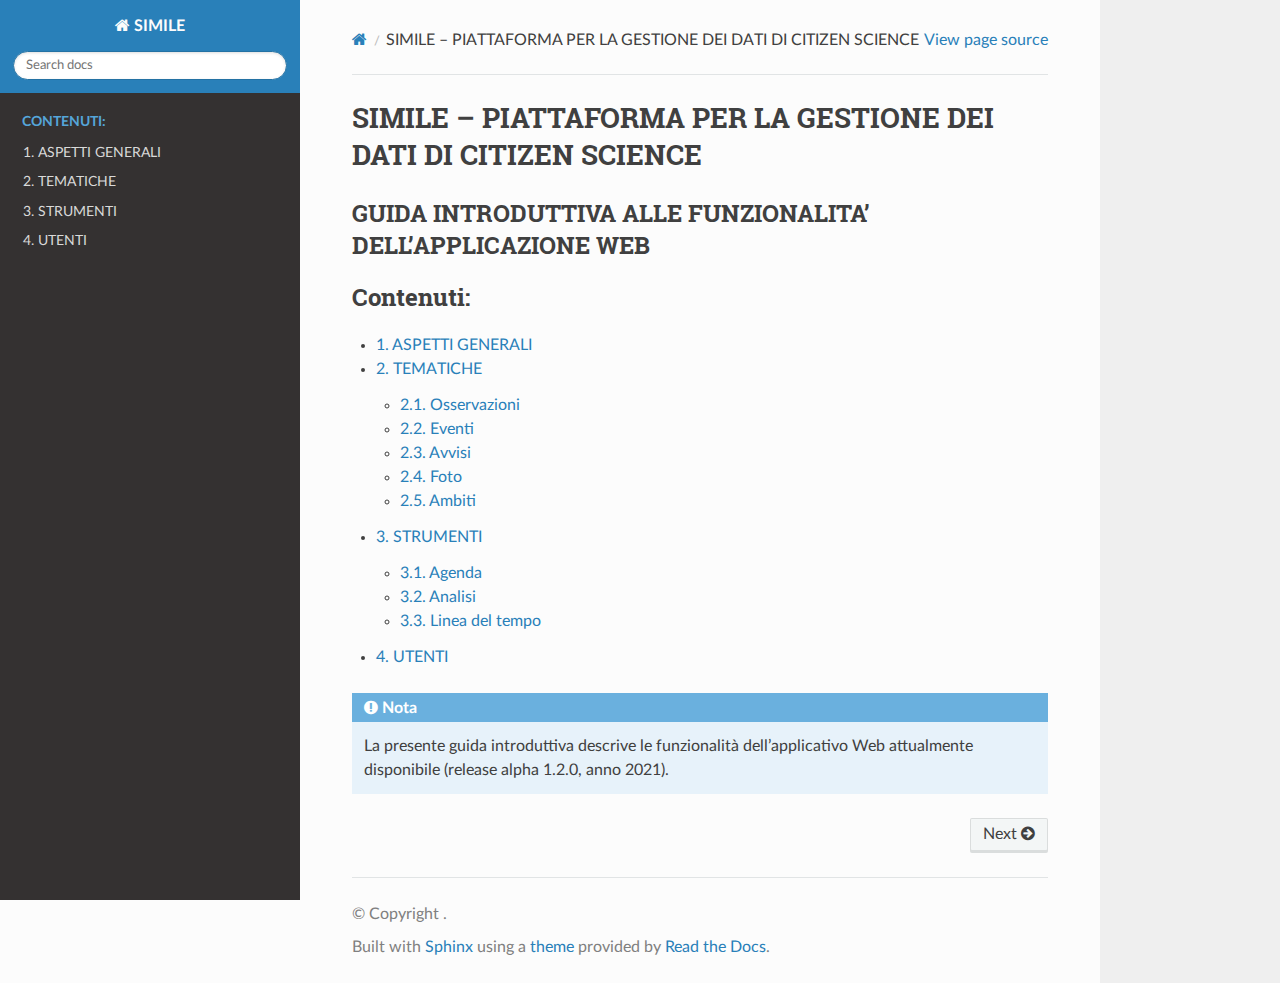
==== commit b275bc46: "Prova eliminazione copyright" ====
--- a/_build/html/index.html
+++ b/_build/html/index.html
@@ -117,7 +117,7 @@
   <hr/>
 
   <div role="contentinfo">
-    <p>&#169; Copyright 2021, GEOLab.</p>
+    <p>&#169; Copyright .</p>
   </div>
 
   Built with <a href="https://www.sphinx-doc.org/">Sphinx</a> using a
